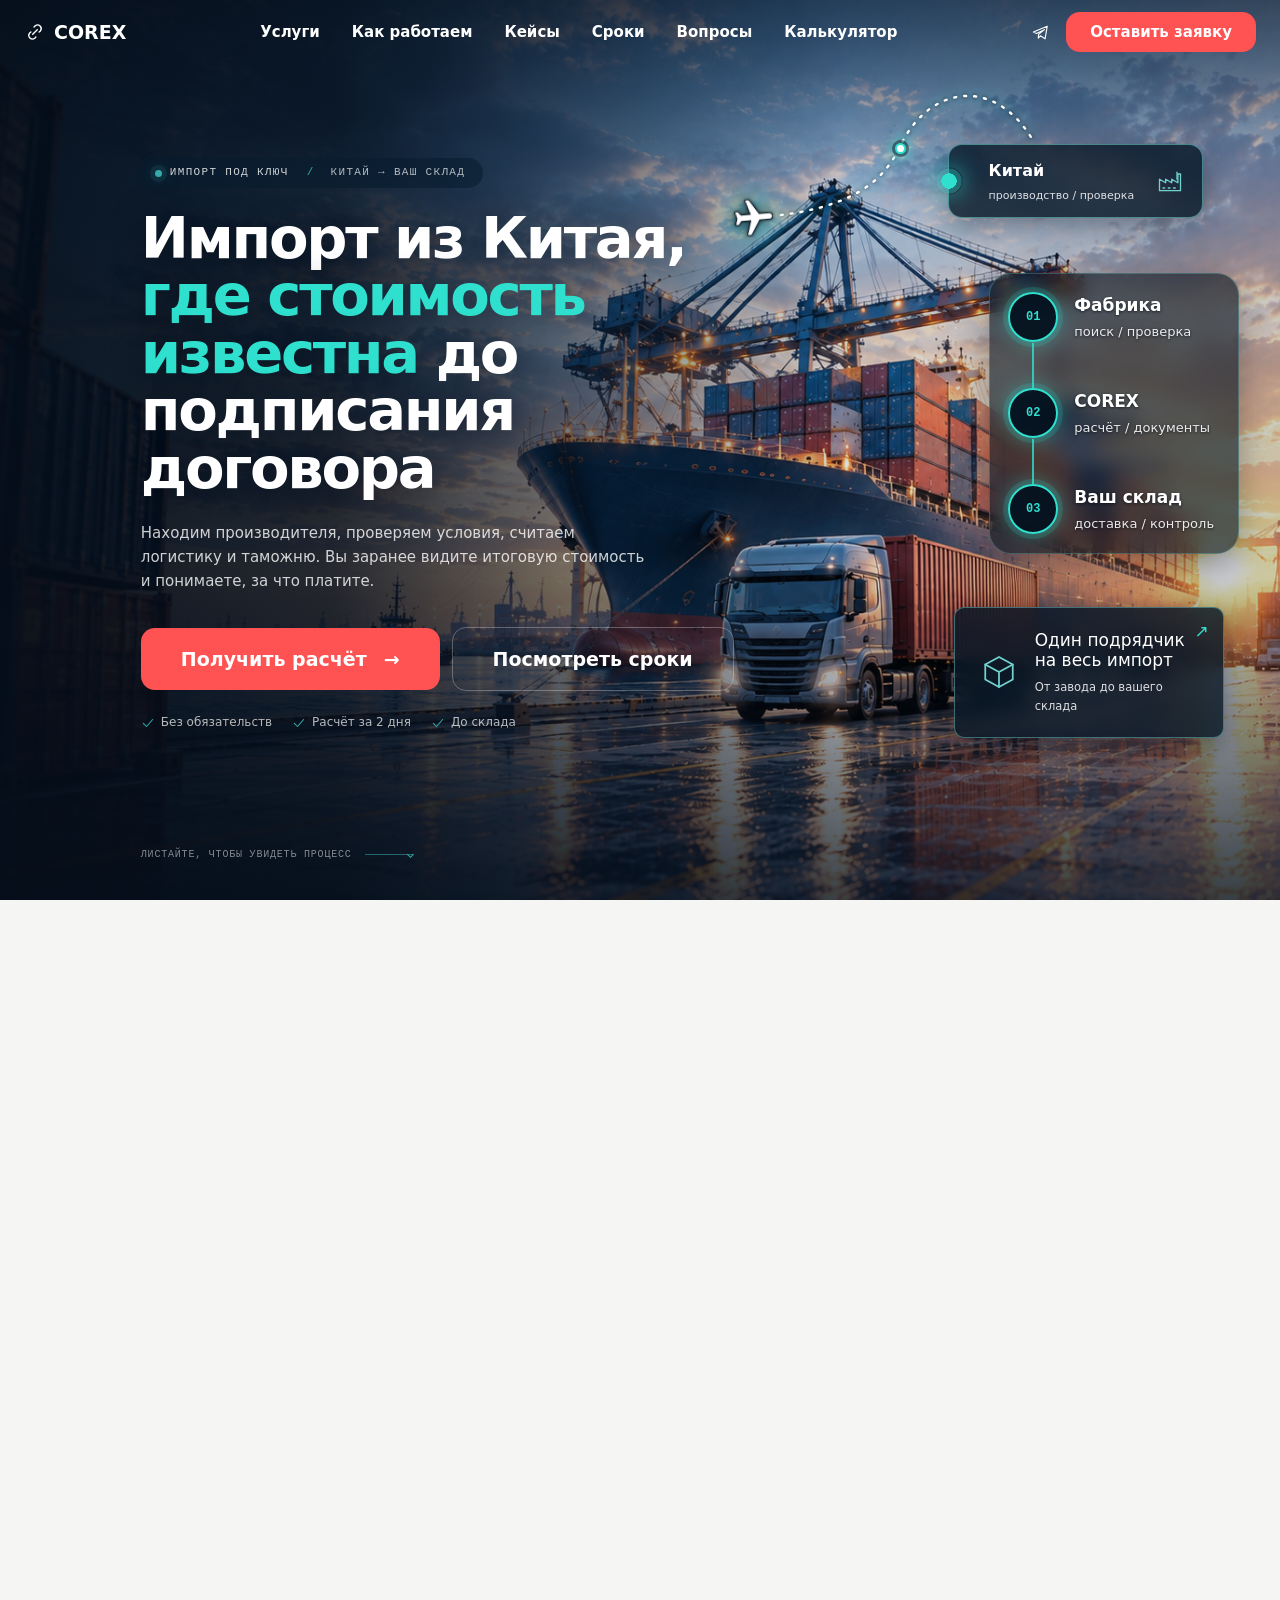
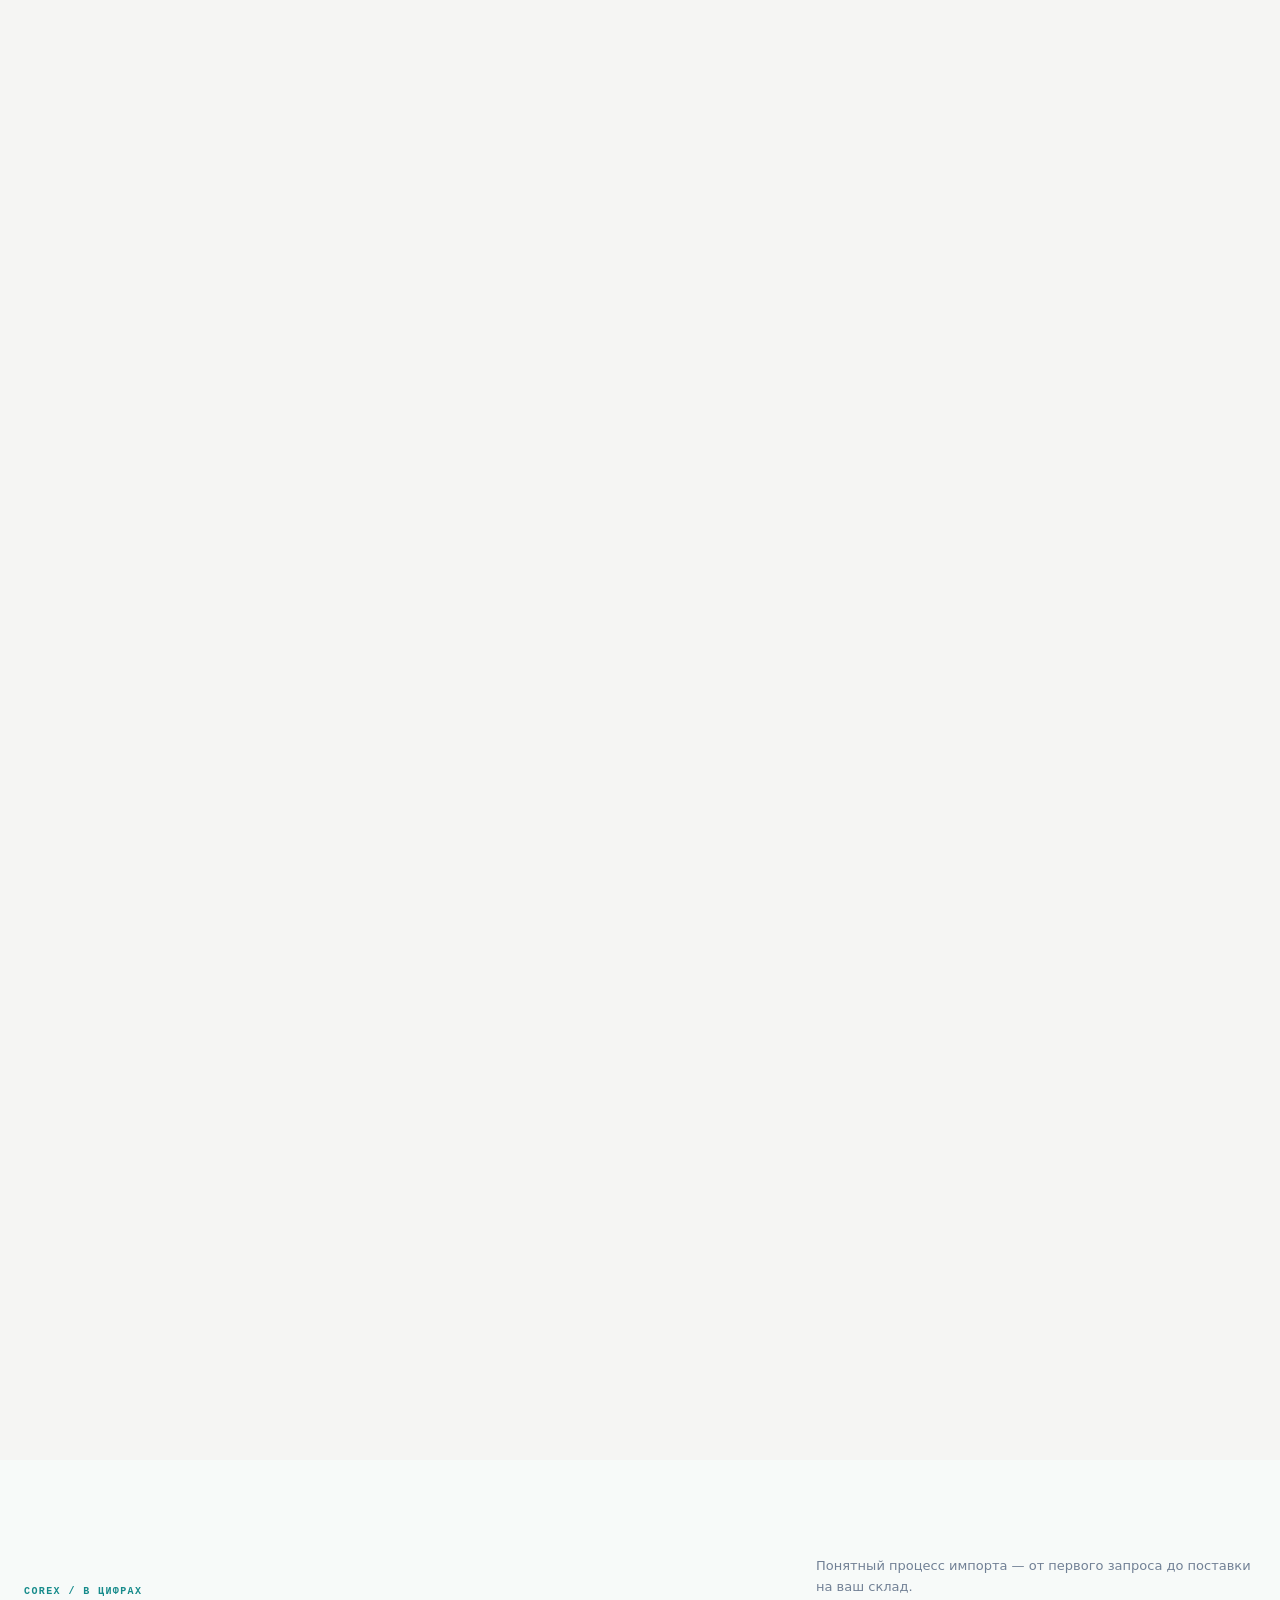
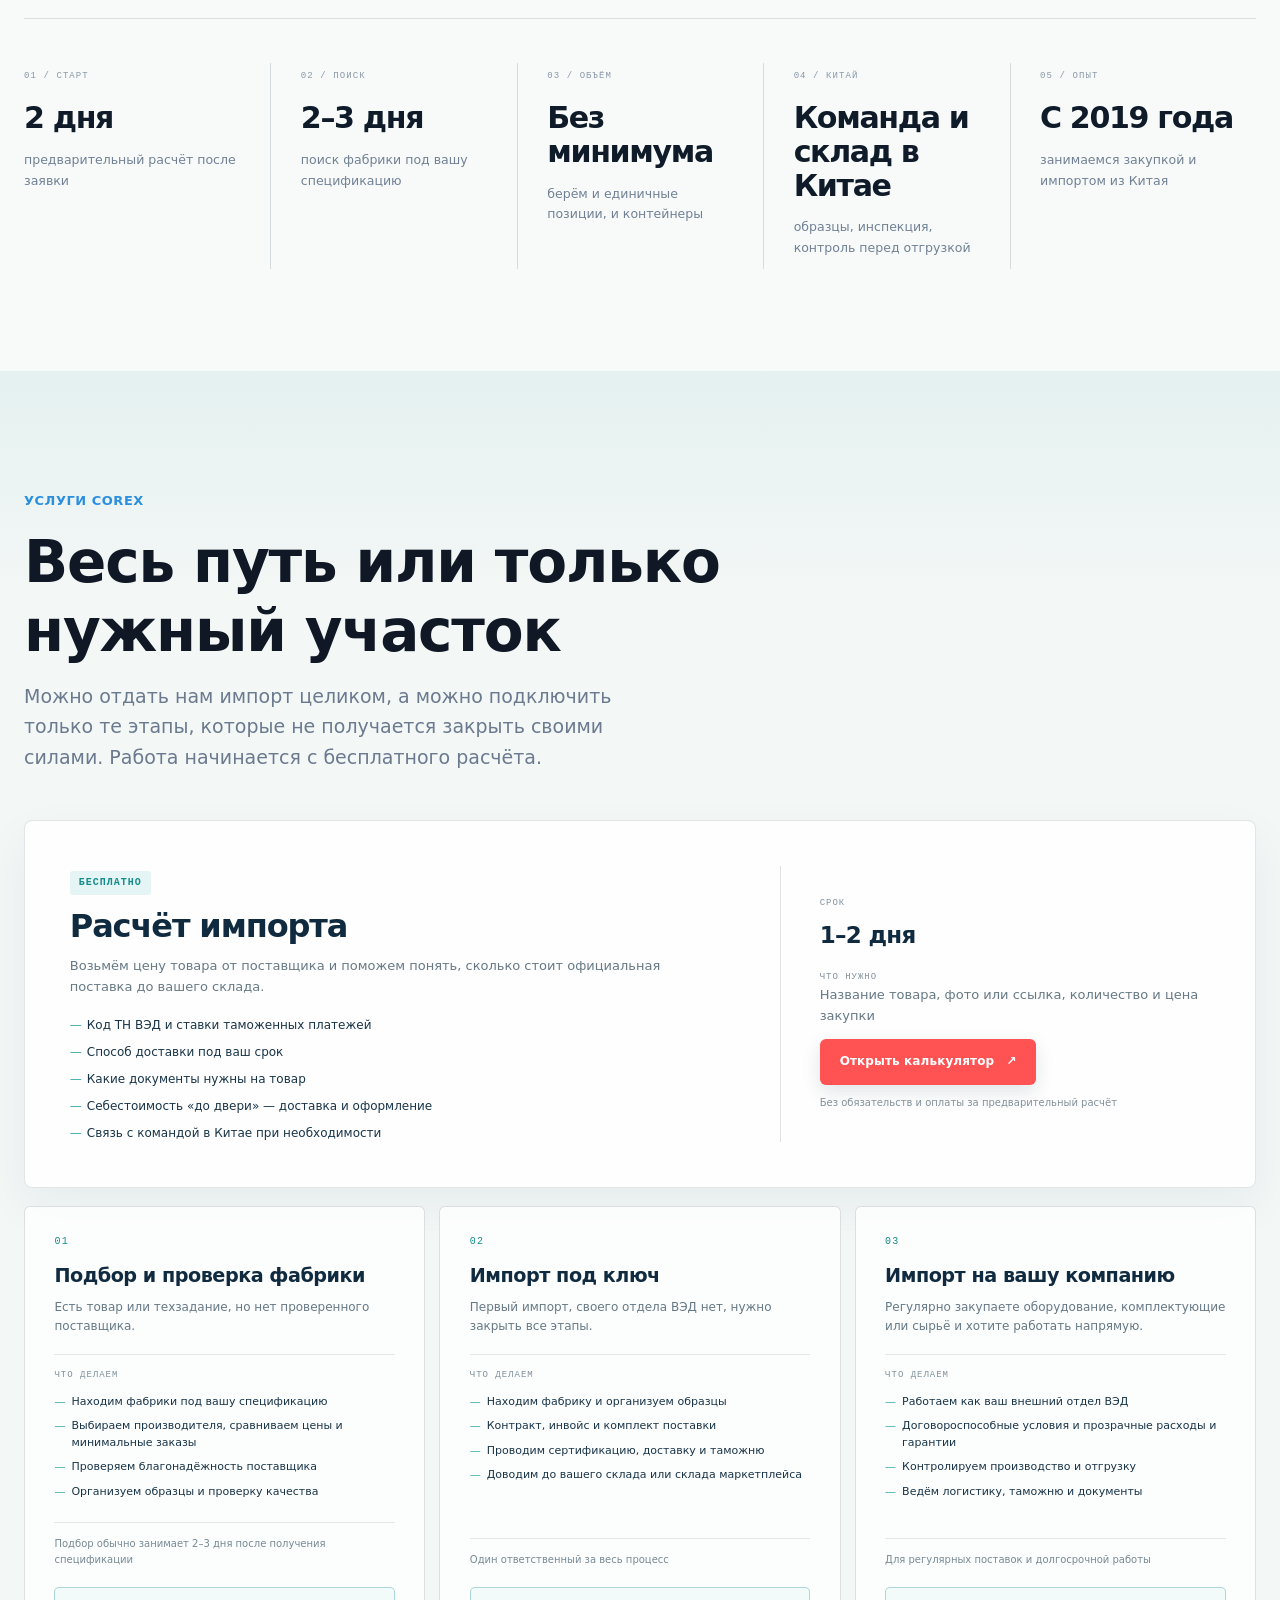
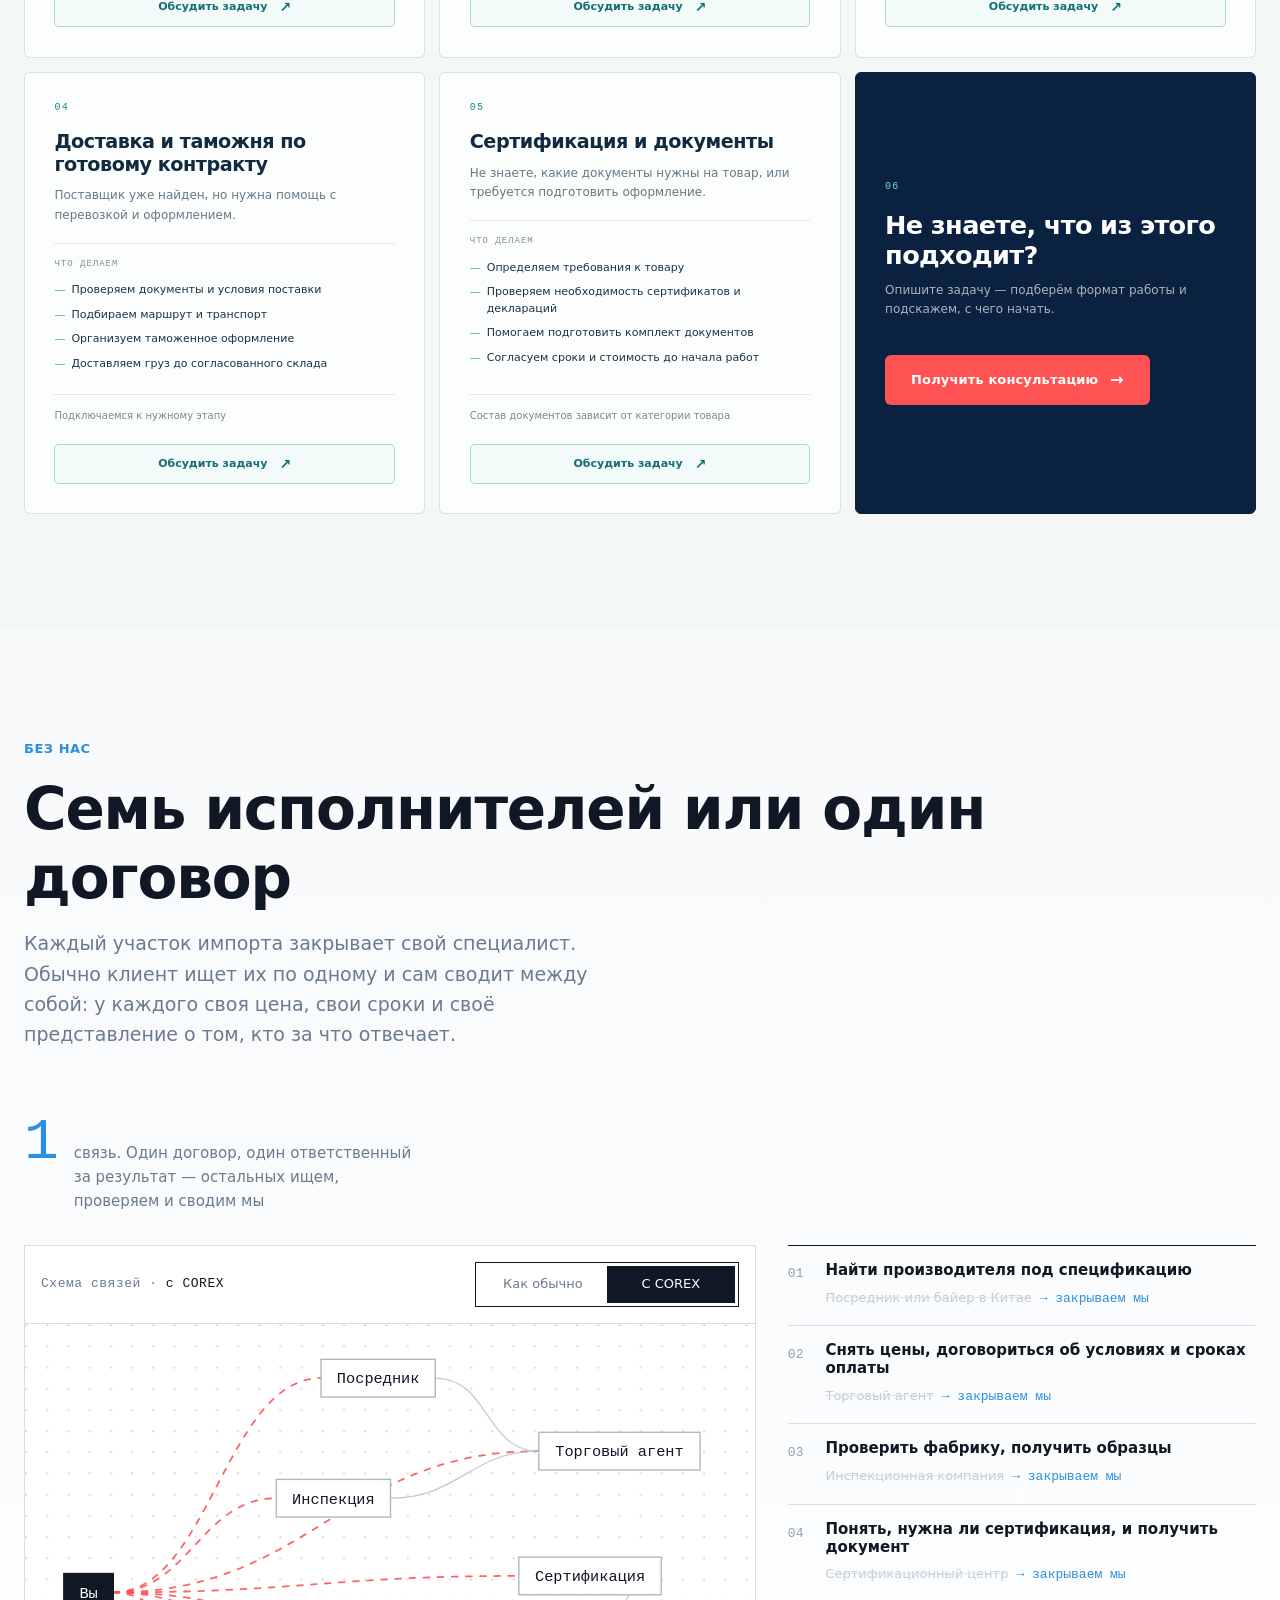
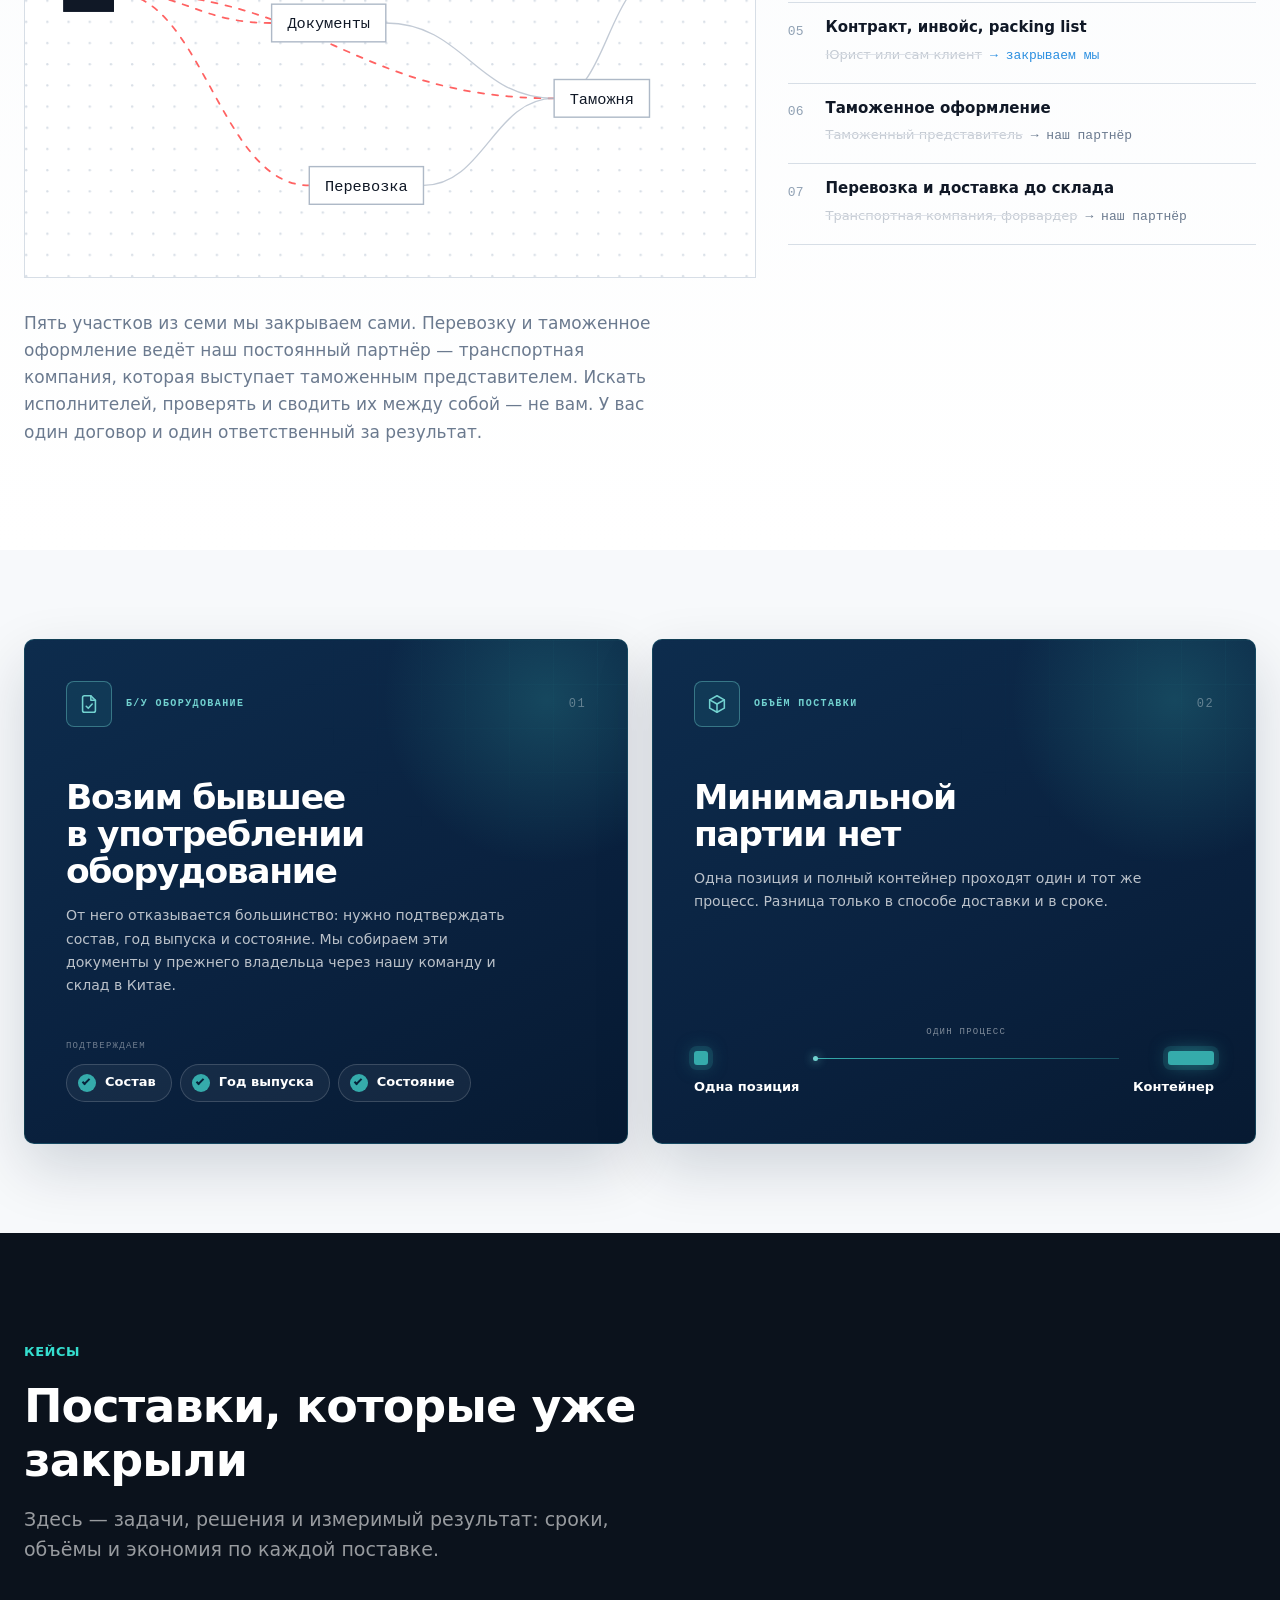
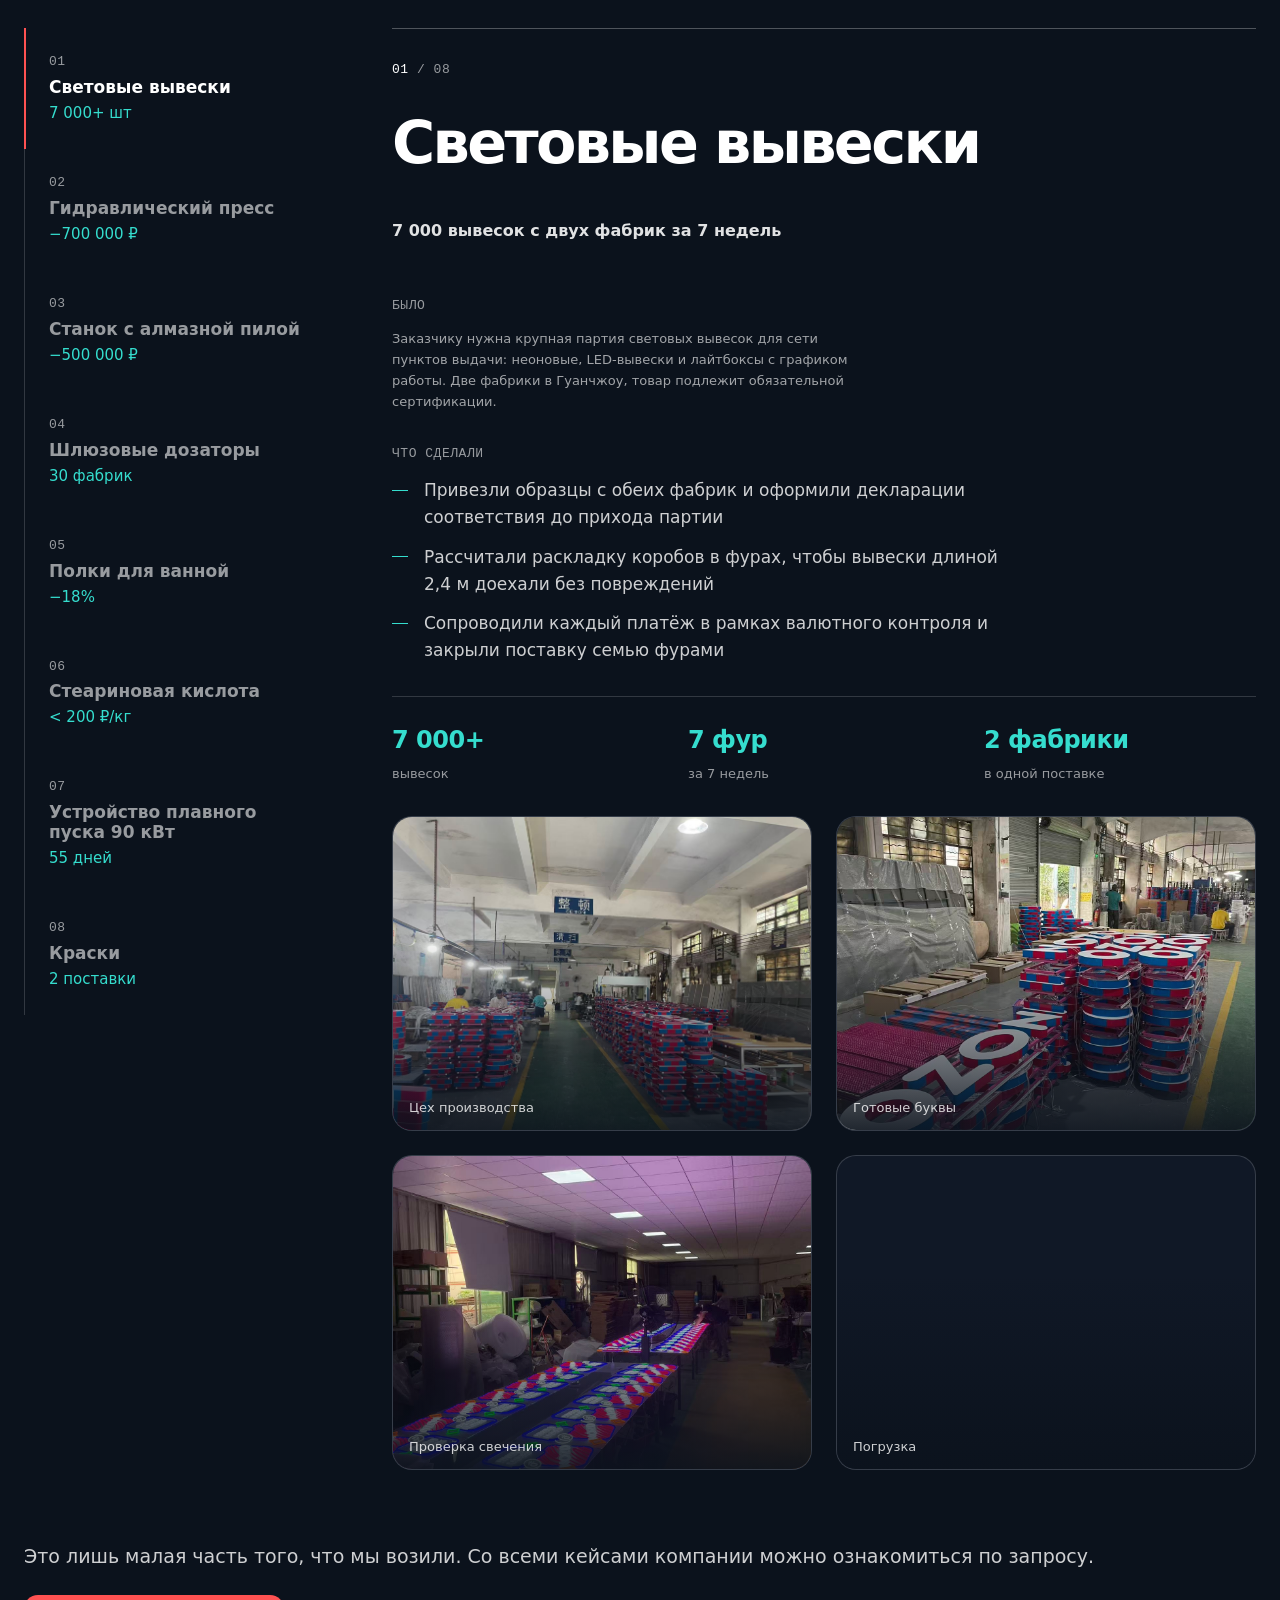
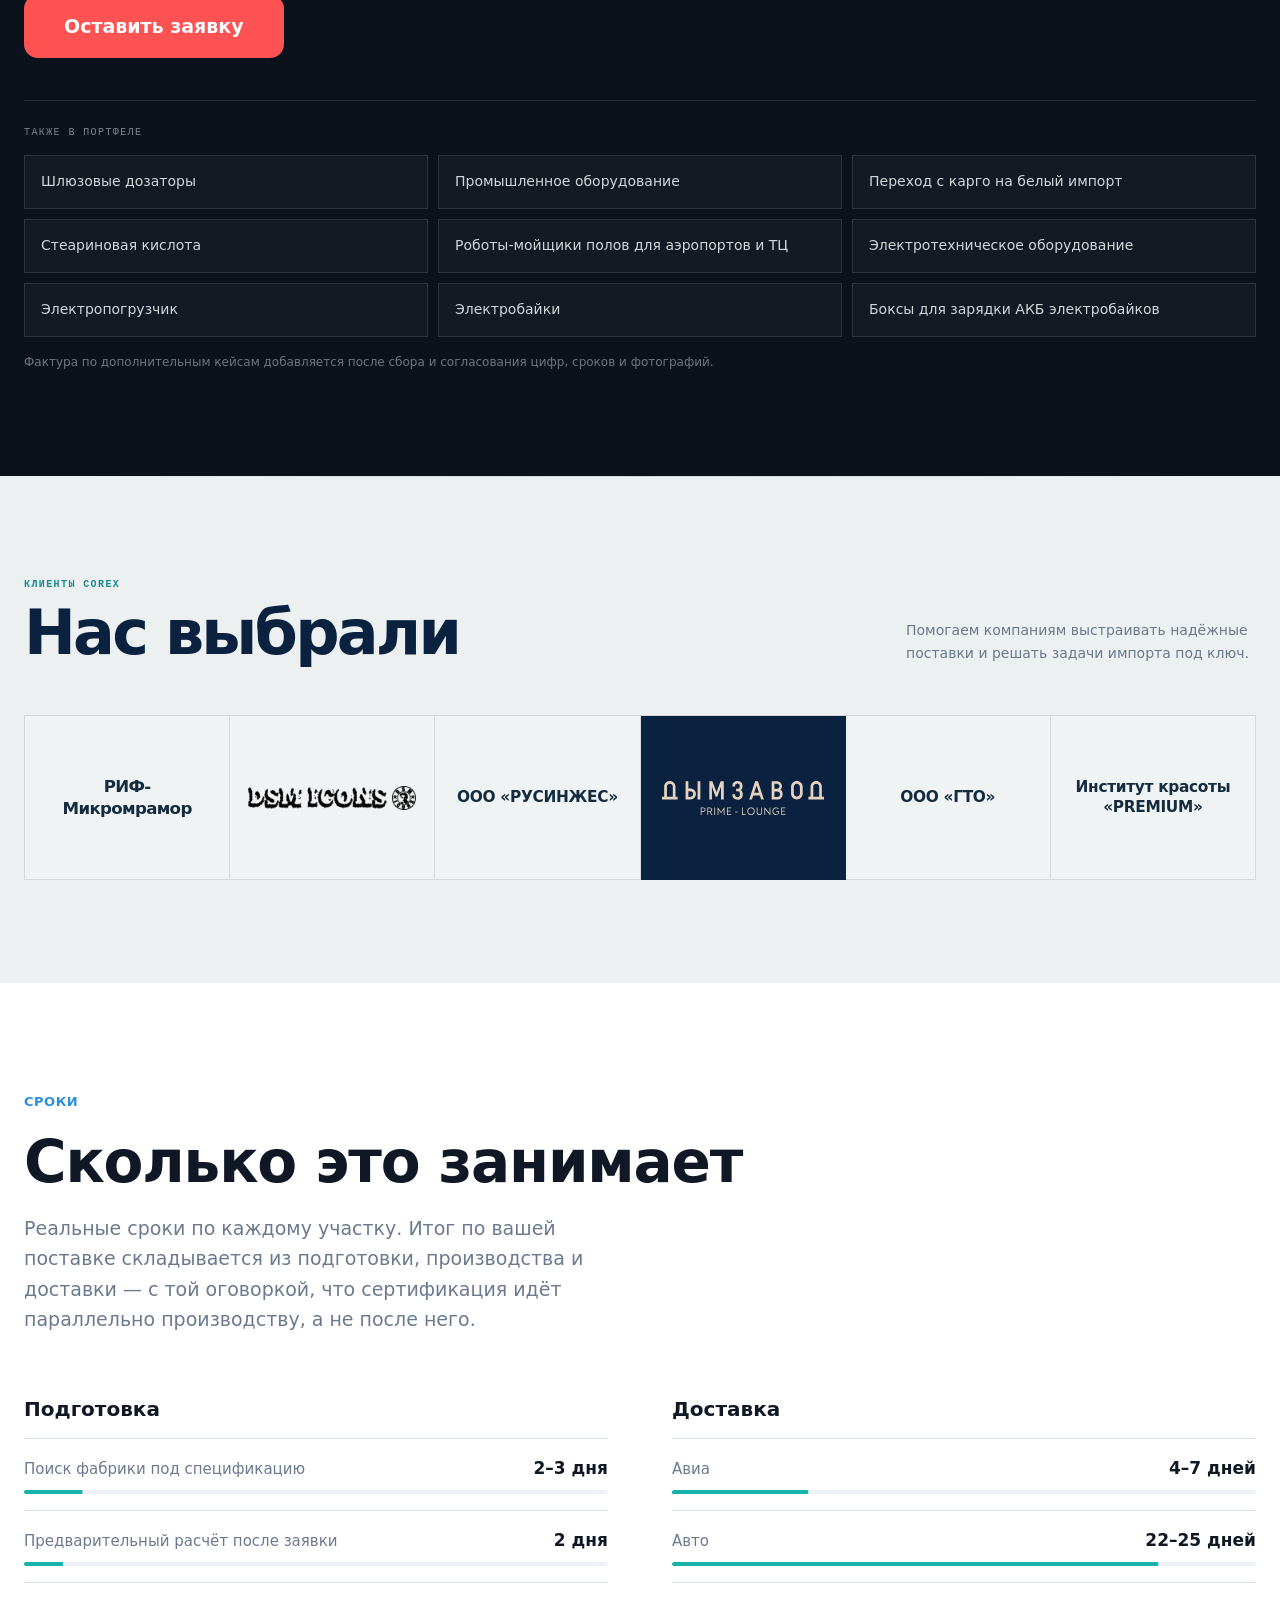
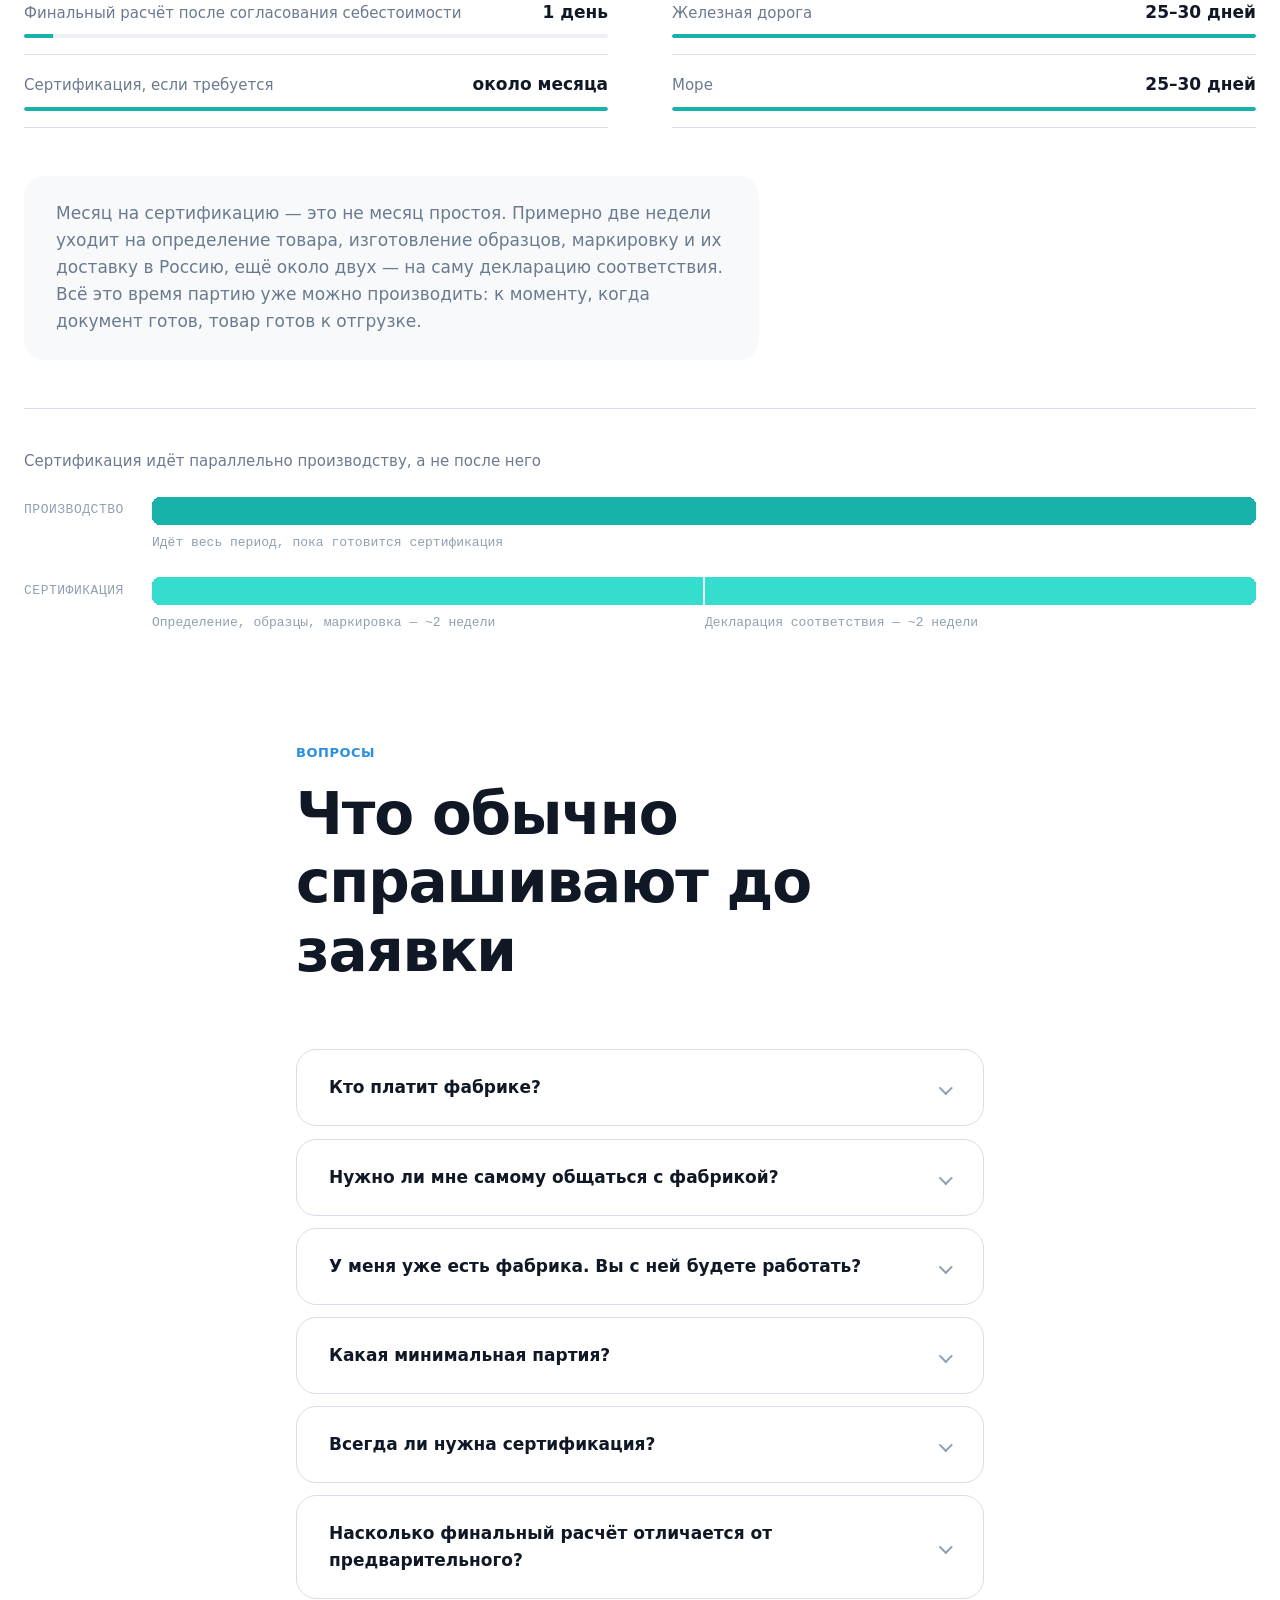
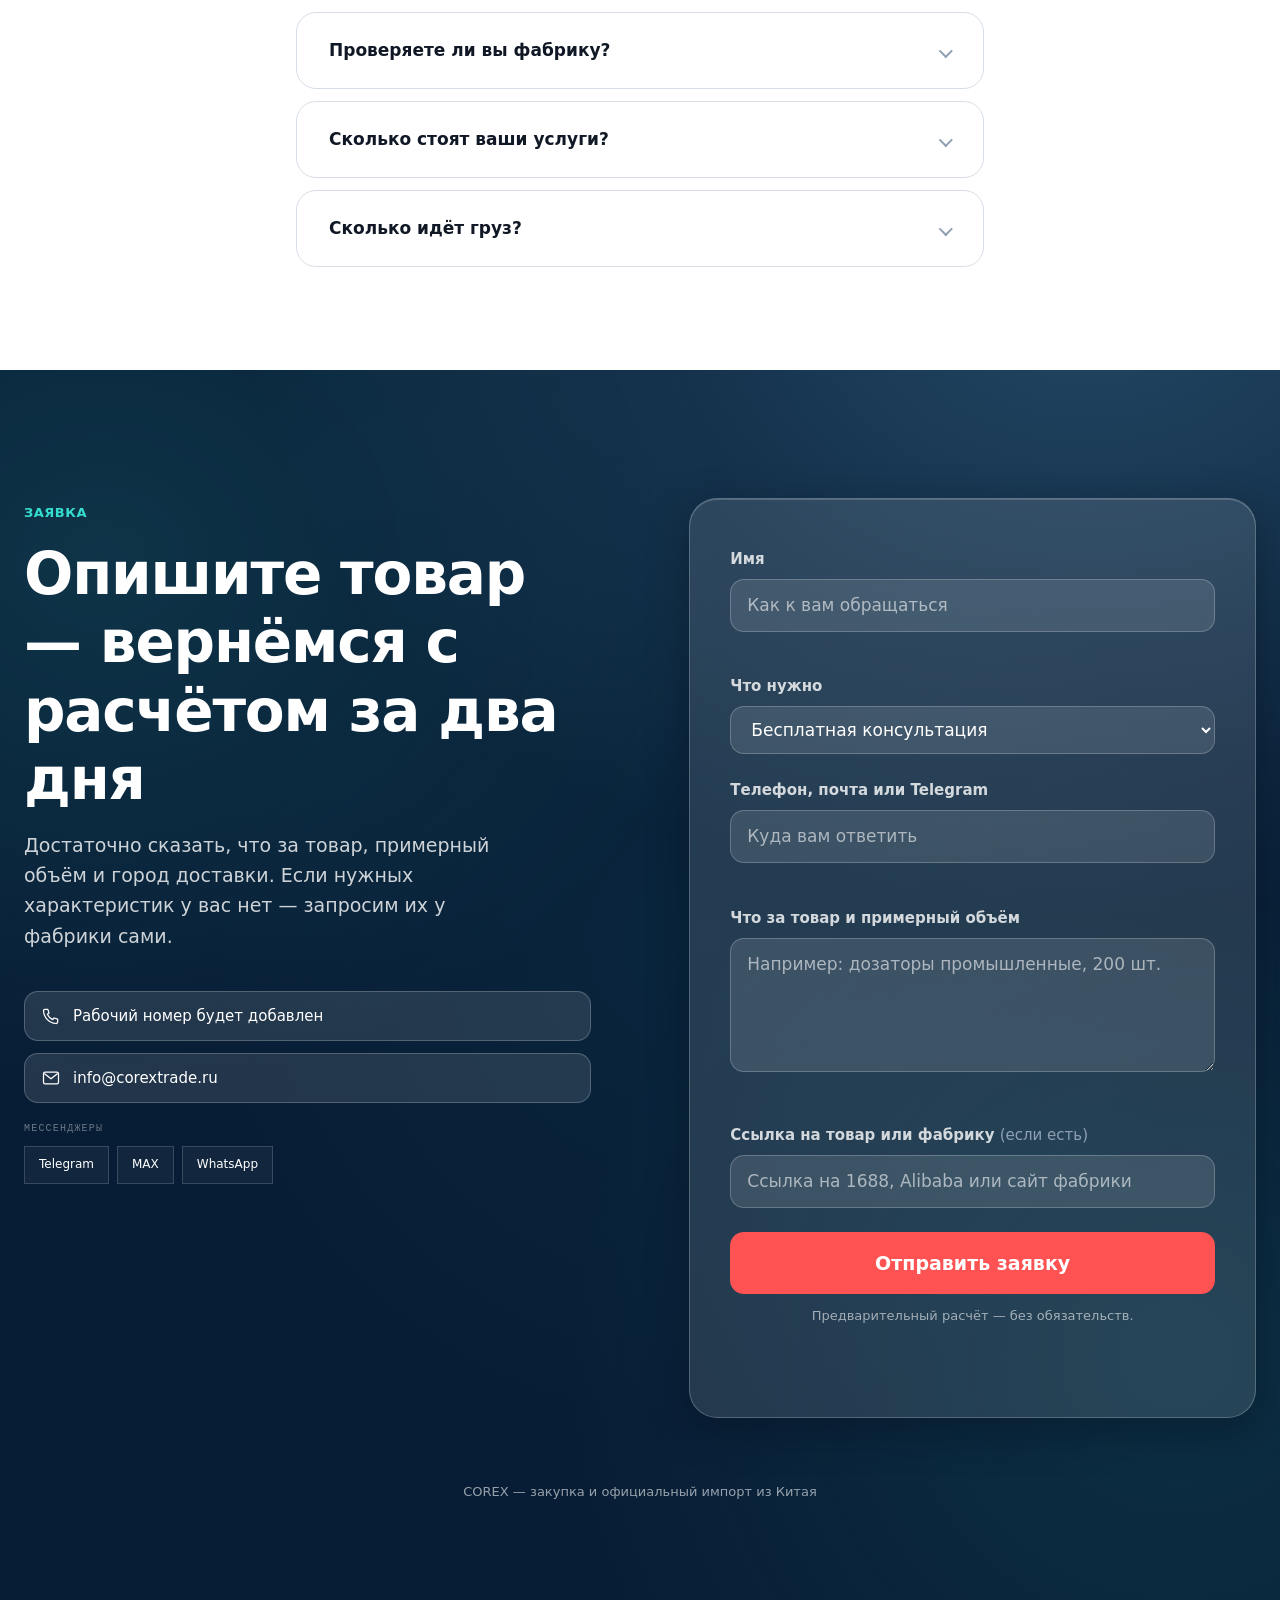
==== index.html @ 04c494c6 "Первый коммит" ====
<!DOCTYPE html>
<html lang="ru">
<head>
<meta charset="UTF-8">
<script>document.documentElement.classList.add('js');</script>
<meta name="viewport" content="width=device-width, initial-scale=1">
<title>COREX — закупка и официальный импорт из Китая</title>
<meta name="description" content="COREX — закупка и официальный импорт из Китая: цены с фабрики, расчёт дважды, сертификация, документы, таможня и доставка до склада. Стоимость известна до подписания договора.">
<link rel="icon" href="data:image/svg+xml,%3Csvg xmlns='http://www.w3.org/2000/svg' viewBox='0 0 24 24'%3E%3Crect width='24' height='24' rx='6' fill='%230a2240'/%3E%3Cpath d='M9.5 14.5l5-5M11 6.5l1.3-1.3a4 4 0 0 1 5.6 5.6L16.5 12M13 17.5l-1.3 1.3a4 4 0 0 1-5.6-5.6L7.5 12' fill='none' stroke='%2335abab' stroke-width='1.8' stroke-linecap='round' stroke-linejoin='round'/%3E%3C/svg%3E">
<link rel="preload" as="image" href="assets/hero/zero.png" fetchpriority="high">
<link rel="preload" as="image" type="image/png" href="assets/hero/one.png">
<link rel="stylesheet" href="css/tokens.css">
<link rel="stylesheet" href="css/styles.css">
<style id="corex-hero-refinement">
.hero__panel--intro{grid-template-columns:minmax(0,1.04fr) minmax(360px,.96fr)!important;column-gap:clamp(28px,5vw,86px)!important;padding:clamp(76px,9vh,108px) clamp(20px,4vw,64px) clamp(78px,10vh,118px)!important;max-width:1440px!important;margin-inline:auto!important}
.hero__panel--intro .hero__panel-text{max-width:700px!important;z-index:4}
.hero-intro__topline{display:flex;align-items:center;gap:18px;margin-bottom:22px;font:500 11px/1.2 var(--font-mono,ui-monospace,monospace);letter-spacing:.12em;text-transform:uppercase;color:rgba(255,255,255,.58)}
.hero-intro__status{display:inline-flex;align-items:center;gap:8px;color:rgba(255,255,255,.82)}
.hero-intro__status i{width:7px;height:7px;border-radius:50%;background:#35abab;box-shadow:0 0 0 5px rgba(53,171,171,.11),0 0 18px rgba(53,171,171,.55)}
.hero-intro__location{padding-left:18px;border-left:1px solid rgba(255,255,255,.14)}
.hero__panel--intro .hero__title{max-width:720px!important;font-size:clamp(43px,5.2vw,78px)!important;line-height:.99!important;letter-spacing:-.045em!important;margin-bottom:25px!important}
.hero__panel--intro .hero__lede{max-width:610px!important;font-size:clamp(15px,1.25vw,18px)!important;line-height:1.62!important;color:rgba(255,255,255,.68)!important}
.hero__actions{align-items:center!important;gap:12px!important}.hero-intro__primary{display:inline-flex;align-items:center;gap:17px}.hero-intro__primary span{font-size:19px;transition:transform .25s ease}.hero-intro__primary:hover span{transform:translateX(4px)}
.hero-intro__trust{display:flex;flex-wrap:wrap;gap:8px 20px;margin-top:22px;color:rgba(255,255,255,.55);font-size:12px}.hero-intro__trust span{display:inline-flex;align-items:center;gap:6px}.hero-intro__trust svg{width:14px;height:14px;color:#35abab}
.hero-intro__visual{position:relative;align-self:center;min-height:min(58vh,550px);border:1px solid rgba(255,255,255,.13);background:linear-gradient(145deg,rgba(14,43,66,.62),rgba(5,18,31,.25));overflow:hidden;border-radius:2px;box-shadow:0 30px 90px rgba(0,0,0,.22),inset 0 0 0 1px rgba(53,171,171,.035)}
.hero-intro__visual-grid{position:absolute;inset:0;opacity:.24;background-image:linear-gradient(rgba(53,171,171,.18) 1px,transparent 1px),linear-gradient(90deg,rgba(53,171,171,.18) 1px,transparent 1px);background-size:48px 48px;mask-image:linear-gradient(to bottom,black,transparent 90%)}
.hero-intro__visual:before,.hero-intro__visual:after{content:"";position:absolute;border:1px solid rgba(53,171,171,.22);border-radius:50%;width:280px;height:280px;right:-120px;top:-130px}.hero-intro__visual:after{width:430px;height:430px;right:-195px;top:-205px;border-color:rgba(53,171,171,.1)}
.hero-intro__visual-label{position:absolute;top:22px;left:24px;font:500 9px/1.2 var(--font-mono,monospace);letter-spacing:.17em;color:rgba(255,255,255,.4)}
.hero-intro__route{position:absolute;left:11%;right:9%;top:39%;height:105px}.hero-intro__route-line{position:absolute;left:9%;right:9%;top:25px;height:1px;background:linear-gradient(90deg,transparent,#35abab 15%,rgba(53,171,171,.65) 50%,#35abab 85%,transparent);box-shadow:0 0 16px rgba(53,171,171,.35)}
.hero-intro__node{position:absolute;top:0;display:grid;gap:4px}.hero-intro__node span{width:50px;height:50px;border:1px solid rgba(53,171,171,.65);border-radius:50%;display:grid;place-items:center;background:#09243a;color:#72d2d0;font:500 11px var(--font-mono,monospace);box-shadow:0 0 0 7px rgba(53,171,171,.045)}.hero-intro__node b{font-size:13px;color:#fff;font-weight:500;margin-top:7px}.hero-intro__node small{font-size:10px;color:rgba(255,255,255,.42);white-space:nowrap}.hero-intro__node--start{left:0}.hero-intro__node--mid{left:50%;transform:translateX(-50%)}.hero-intro__node--end{right:0}
.hero-intro__card{position:absolute;border:1px solid rgba(255,255,255,.13);background:rgba(7,25,41,.83);backdrop-filter:blur(10px);box-shadow:0 18px 40px rgba(0,0,0,.2)}.hero-intro__card--main{left:9%;bottom:12%;padding:18px 42px 18px 20px;min-width:205px}.hero-intro__card-kicker{display:block;color:#35abab;font:500 9px var(--font-mono,monospace);letter-spacing:.1em;text-transform:uppercase;margin-bottom:8px}.hero-intro__card strong{display:block;color:#fff;font-size:17px;line-height:1.18;font-weight:500}.hero-intro__card-arrow{position:absolute;right:14px;top:17px;color:#35abab;font-size:20px}.hero-intro__card--price{right:9%;bottom:10%;padding:13px 17px;min-width:160px}.hero-intro__card--price span{display:block;font-size:9px;color:rgba(255,255,255,.45);margin-bottom:5px}.hero-intro__card--price strong{display:block;color:#fff;font-size:13px;font-weight:500}.hero-intro__card--price i{display:block;width:34px;height:1px;background:#35abab;margin-top:10px}
.hero-intro__scan{position:absolute;left:10%;right:10%;top:50%;height:1px;background:linear-gradient(90deg,transparent,rgba(53,171,171,.55),transparent);opacity:.5;animation:corexScan 4s ease-in-out infinite}@keyframes corexScan{0%,100%{transform:translateY(-45px);opacity:0}35%,65%{opacity:.55}50%{transform:translateY(115px)}}
.hero-intro__hint{position:absolute;left:clamp(20px,4vw,64px);bottom:26px;display:flex;align-items:center;gap:13px;color:rgba(255,255,255,.38);font:500 10px var(--font-mono,monospace);letter-spacing:.08em;text-transform:uppercase}.hero-intro__hint-line{display:block;width:48px;height:1px;background:rgba(53,171,171,.55);position:relative}.hero-intro__hint-line:after{content:"";position:absolute;right:0;top:-2px;width:5px;height:5px;border-right:1px solid #35abab;border-bottom:1px solid #35abab;transform:rotate(45deg)}
@media (max-width:900px){.hero__panel--intro{grid-template-columns:1fr!important;padding-top:74px!important}.hero-intro__visual{min-height:310px;margin-top:8px}.hero__panel--intro .hero__title{font-size:clamp(38px,8.2vw,62px)!important}.hero-intro__hint{display:none}}
@media (max-width:560px){.hero__panel--intro{padding:82px 20px 42px!important}.hero-intro__topline{font-size:9px;gap:10px}.hero-intro__location{display:none}.hero__panel--intro .hero__title{font-size:clamp(35px,10.7vw,52px)!important}.hero__panel--intro .hero__lede{font-size:14px!important}.hero__actions{flex-direction:column;align-items:stretch!important}.hero__actions .btn{width:100%;justify-content:center}.hero-intro__visual{min-height:275px}.hero-intro__route{left:7%;right:7%;top:35%;transform:scale(.88);transform-origin:center}.hero-intro__card--main{left:7%;bottom:8%;padding:13px 28px 13px 14px;min-width:0}.hero-intro__card--price{right:7%;bottom:8%;padding:11px 12px;min-width:0}.hero-intro__card--main strong{font-size:13px}.hero-intro__card--price strong{font-size:11px}.hero-intro__trust{gap:7px 14px;font-size:10px}}
</style>


<style id="corex-final-refinement-v2">
/* 01 — визуальный воздух между FAQ и финальной заявкой */
.faq + .final-cta{
  margin-top:clamp(72px,8vw,132px)!important;
}

/* 02 — заголовок расчёта в единой левой сетке со всеми секциями */
.calculator .section-head{
  text-align:left!important;
  align-items:flex-start!important;
  margin-left:0!important;
  margin-right:auto!important;
}
.calculator .section-head .eyebrow,
.calculator .section-head .section-title,
.calculator .section-head .section-lede{
  text-align:left!important;
  margin-left:0!important;
  margin-right:auto!important;
}
.calculator .section-head .section-lede{
  max-width:760px;
}

/* 03 — финальный блок: мягкая размытая световая граница сверху */
.final-cta{
  position:relative!important;
  isolation:isolate;
  overflow:clip;
}
.final-cta::before{
  content:"";
  position:absolute;
  z-index:0;
  left:-10%;
  right:-10%;
  top:-86px;
  height:190px;
  pointer-events:none;
  background:
    radial-gradient(ellipse at 50% 100%, rgba(53,171,171,.32) 0%, rgba(53,171,171,.15) 25%, rgba(53,171,171,.045) 48%, transparent 73%),
    linear-gradient(180deg, transparent 0%, rgba(53,171,171,.08) 65%, rgba(53,171,171,.20) 100%);
  filter:blur(20px);
  opacity:.82;
  transform:translate3d(0,-12px,0) scaleX(.96);
  animation:corexCtaMist 6.5s ease-in-out infinite;
}
.final-cta::after{
  content:"";
  position:absolute;
  z-index:0;
  left:12%;
  right:12%;
  top:0;
  height:1px;
  pointer-events:none;
  background:linear-gradient(90deg,transparent 0%,rgba(53,171,171,.10) 18%,rgba(53,171,171,.65) 50%,rgba(53,171,171,.10) 82%,transparent 100%);
  filter:blur(.7px);
  opacity:.7;
  animation:corexCtaLine 5s ease-in-out infinite;
}
.final-cta__inner,.final-cta__footnote{
  position:relative;
  z-index:2;
}
@keyframes corexCtaMist{
  0%,100%{opacity:.52;transform:translate3d(-1%, -12px,0) scaleX(.94) scaleY(.92)}
  50%{opacity:.92;transform:translate3d(1%, 2px,0) scaleX(1.04) scaleY(1.08)}
}
@keyframes corexCtaLine{
  0%,100%{opacity:.28;transform:scaleX(.82)}
  50%{opacity:.85;transform:scaleX(1)}
}
@media (prefers-reduced-motion:reduce){
  .final-cta::before,.final-cta::after{animation:none!important}
}

/* 04 — шапка не должна исчезать в самой верхней точке страницы */
.site-header{
  z-index:1000!important;
}
html.is-at-top .site-header{
  transform:translate3d(0,0,0)!important;
  opacity:1!important;
  visibility:visible!important;
}
</style>

<style id="corex-top-header-and-final-gradient-v3">
/* =========================================================
   COREX — верхняя точка страницы
   Шапка остаётся видимой, но её цвет и фон продолжает
   определять штатная логика site-header.js.
   ========================================================= */
.site-header{z-index:99999!important;}
html.is-at-top .site-header,
html.is-at-top body .site-header{
  position:fixed!important;
  top:0!important;
  left:0!important;
  right:0!important;
  width:100%!important;
  z-index:99999!important;
  transform:translate3d(0,0,0)!important;
  opacity:1!important;
  visibility:visible!important;
  display:block!important;
  pointer-events:auto!important;
}
/* Не задаём background/color: штатный site-header.js
   подстраивает шапку под светлый/тёмный фон. */
/* =========================================================
   ФИНАЛЬНЫЙ БЛОК — движение мягкого градиента по всей площади
   ========================================================= */
.final-cta{
  position:relative!important;
  isolation:isolate!important;
  overflow:hidden!important;
  background:
    radial-gradient(ellipse 75% 65% at 8% 15%, rgba(53,171,171,.16), transparent 65%),
    radial-gradient(ellipse 70% 70% at 92% 78%, rgba(53,171,171,.13), transparent 68%),
    radial-gradient(ellipse 55% 55% at 55% 45%, rgba(25,91,111,.14), transparent 70%)!important;
  background-color:#071d35!important;
}

/* Полупрозрачное «поле» градиента, которое медленно перемещается
   от края к краю всего блока */
.final-cta::before{
  content:""!important;
  position:absolute!important;
  z-index:0!important;
  inset:-35%!important;
  pointer-events:none!important;
  background:
    radial-gradient(ellipse 38% 30% at 18% 22%, rgba(53,171,171,.28) 0%, rgba(53,171,171,.11) 42%, transparent 72%),
    radial-gradient(ellipse 42% 36% at 82% 32%, rgba(39,132,151,.20) 0%, rgba(39,132,151,.08) 43%, transparent 74%),
    radial-gradient(ellipse 45% 38% at 70% 82%, rgba(53,171,171,.20) 0%, rgba(53,171,171,.07) 42%, transparent 75%),
    radial-gradient(ellipse 38% 34% at 20% 78%, rgba(30,104,126,.18) 0%, rgba(30,104,126,.06) 45%, transparent 75%);
  background-size:62% 58%,58% 62%,64% 58%,58% 62%;
  background-repeat:no-repeat;
  filter:blur(28px);
  opacity:.72!important;
  transform:translate3d(-3%, -2%, 0) scale(1.03);
  animation:corexFullGradientMove 14s ease-in-out infinite alternate!important;
}

/* Дополнительная очень тонкая «дымка», чтобы движение было
   заметно, но не превращалось в яркую подсветку */
.final-cta::after{
  content:""!important;
  position:absolute!important;
  z-index:1!important;
  inset:-15%!important;
  pointer-events:none!important;
  background:
    linear-gradient(118deg,
      transparent 10%,
      rgba(53,171,171,.025) 28%,
      rgba(53,171,171,.10) 46%,
      rgba(53,171,171,.035) 62%,
      transparent 82%);
  background-size:220% 220%;
  filter:blur(18px);
  opacity:.9!important;
  transform:translate3d(-5%,0,0);
  animation:corexGradientSweep 9s ease-in-out infinite!important;
}

/* Контент поверх анимированного фона */
.final-cta__inner,
.final-cta__footnote{
  position:relative!important;
  z-index:3!important;
}

@keyframes corexFullGradientMove{
  0%{
    transform:translate3d(-4%,-2%,0) scale(1.02) rotate(-1deg);
    opacity:.55;
  }
  35%{
    transform:translate3d(2%,3%,0) scale(1.06) rotate(.5deg);
    opacity:.74;
  }
  70%{
    transform:translate3d(5%,-2%,0) scale(1.03) rotate(1deg);
    opacity:.68;
  }
  100%{
    transform:translate3d(-1%,5%,0) scale(1.07) rotate(-.5deg);
    opacity:.78;
  }
}

@keyframes corexGradientSweep{
  0%{
    background-position:0% 45%;
    opacity:.35;
  }
  50%{
    background-position:100% 55%;
    opacity:.8;
  }
  100%{
    background-position:15% 40%;
    opacity:.45;
  }
}

@media (prefers-reduced-motion:reduce){
  .final-cta::before,
  .final-cta::after{
    animation:none!important;
  }
}

@media (max-width:760px){
  html.is-at-top .site-header{
    box-shadow:0 1px 0 rgba(10,34,64,.08),0 5px 18px rgba(4,18,36,.07)!important;
  }
  .final-cta::before{
    filter:blur(22px);
    opacity:.58!important;
  }
  .final-cta::after{
    filter:blur(14px);
    opacity:.62!important;
  }
}
</style>


<style id="corex-brief-fixes-v4">
/* ===== ТЗ: структура и хиро ===== */
.hero__panel-media{position:relative;overflow:hidden}
.hero__image-caption{position:absolute;left:24px;bottom:24px;padding:10px 14px;border:1px solid rgba(53,171,171,.42);background:rgba(5,18,31,.78);backdrop-filter:blur(8px);color:#fff;font:600 11px/1.2 var(--font-mono,monospace);letter-spacing:.12em;text-transform:uppercase;box-shadow:0 12px 30px rgba(0,0,0,.25)}
.hero__image-caption--price{left:auto;right:24px;color:#72d2d0}
.hero-stats__row{grid-template-columns:repeat(5,minmax(0,1fr))!important}
@media(max-width:980px){.hero-stats__row{grid-template-columns:repeat(3,minmax(0,1fr))!important}}
@media(max-width:620px){.hero-stats__row{grid-template-columns:repeat(2,minmax(0,1fr))!important}.hero__image-caption{left:14px;bottom:14px;font-size:9px;padding:8px 10px}.hero__image-caption--price{left:auto;right:14px}}

/* Плашки под хиро: команда + склад, 2019 */
.hero-stats__value{max-width:100%;}

/* ===== КАЛЬКУЛЯТОР: только через кнопку в шапке ===== */
.calculator--modal{display:none;position:fixed!important;inset:0!important;z-index:100000!important;width:100vw!important;height:100dvh!important;overflow:auto!important;padding:24px!important;background:rgba(2,13,24,.74)!important;backdrop-filter:blur(10px);}
#calculator:target{display:block!important}
.calculator--modal .calculator__modal-backdrop{position:fixed;inset:0;background:transparent;z-index:0}
.calculator--modal .calculator__modal-inner{position:relative;z-index:1;max-width:1320px;margin:0 auto;min-height:100%;padding:clamp(34px,5vw,72px) 0}
.calculator--modal .container{position:relative;z-index:2}
.calculator__close{position:fixed;top:18px;right:22px;width:44px;height:44px;display:grid;place-items:center;border:1px solid rgba(255,255,255,.25);border-radius:50%;background:rgba(7,25,41,.82);color:#fff;font-size:28px;line-height:1;text-decoration:none;z-index:5}
.calculator__close:hover{background:#35abab;color:#071d35}

/* ===== КЕЙСЫ ===== */
.cases__catalog{margin-top:42px;padding-top:26px;border-top:1px solid rgba(255,255,255,.12)}
.cases__catalog-kicker{margin:0 0 16px;color:rgba(255,255,255,.48);font:500 10px/1.2 var(--font-mono,monospace);letter-spacing:.14em;text-transform:uppercase}
.cases__catalog-grid{display:grid;grid-template-columns:repeat(3,minmax(0,1fr));gap:10px}
.cases__catalog-grid span{display:flex;align-items:center;min-height:54px;padding:13px 16px;border:1px solid rgba(255,255,255,.11);background:rgba(255,255,255,.035);color:rgba(255,255,255,.82);font-size:14px;line-height:1.35}
.cases__catalog-note{margin:16px 0 0;color:rgba(255,255,255,.42);font-size:12px;line-height:1.6}
@media(max-width:760px){.cases__catalog-grid{grid-template-columns:1fr 1fr}}
@media(max-width:520px){.cases__catalog-grid{grid-template-columns:1fr}.cases__catalog-grid span{min-height:48px}}

/* ===== КОНТАКТЫ ===== */
.final-cta__messengers{display:flex;align-items:center;flex-wrap:wrap;gap:8px;margin-top:8px}
.final-cta__messengers-label{width:100%;font:500 10px/1.2 var(--font-mono,monospace);letter-spacing:.12em;text-transform:uppercase;color:rgba(255,255,255,.4);margin-bottom:3px}
.final-cta__messenger{display:inline-flex;align-items:center;justify-content:center;min-height:38px;padding:0 14px;border:1px solid rgba(255,255,255,.16);background:rgba(255,255,255,.045);color:#fff;text-decoration:none;font-size:12px;transition:.2s ease}
.final-cta__messenger:hover{border-color:#35abab;color:#72d2d0;background:rgba(53,171,171,.08)}
.final-cta__contact--pending{cursor:default}

/* ===== ХИРО: более плавное прохождение шагов ===== */
@media (min-width:901px){
  .hero{scroll-margin-top:0}
  .hero__stage{will-change:transform}
}
@media (prefers-reduced-motion:reduce){
  .hero__stage{will-change:auto}
}
</style>

<style id="corex-services-correction">
.services{position:relative;isolation:isolate;padding:clamp(76px,9vw,132px) 0;background:var(--color-bg-light,#f3f7f6);color:var(--color-text-light,#102b40);overflow:hidden}
.services:before{content:"";position:absolute;z-index:-1;inset:0 0 auto;height:220px;background:linear-gradient(180deg,rgba(53,171,171,.08),transparent);pointer-events:none}
.services__head{max-width:780px;margin:0 0 clamp(28px,4vw,48px);text-align:left!important;align-items:flex-start!important}
.services__head .section-title,.services__head .section-lede,.services__head .eyebrow{text-align:left!important;margin-left:0!important;margin-right:auto!important}
.services__featured{display:grid;grid-template-columns:minmax(0,1.15fr) minmax(240px,.75fr);gap:clamp(24px,4vw,58px);padding:clamp(24px,3.5vw,46px);background:rgba(255,255,255,.88);border:1px solid rgba(16,43,64,.12);border-radius:8px;box-shadow:0 18px 48px rgba(16,43,64,.055);margin-bottom:18px}
.services__tag{display:inline-flex;padding:6px 9px;border-radius:3px;background:rgba(53,171,171,.12);color:#168b8b;font:600 10px/1.2 var(--font-mono,monospace);letter-spacing:.1em;text-transform:uppercase}
.services__featured h3{font-size:clamp(23px,2.5vw,32px);line-height:1.12;margin:14px 0 10px;letter-spacing:-.035em}
.services__featured-copy>p,.services__featured-action>p{font-size:13px;line-height:1.65;color:var(--color-muted-light,#667985);max-width:600px}
.services__featured ul,.services-card ul{list-style:none;margin:18px 0 0;padding:0;display:grid;gap:9px}
.services__featured li,.services-card li{position:relative;padding-left:17px;font-size:12px;line-height:1.5;color:var(--color-text-light,#183448)}
.services__featured li:before,.services-card li:before{content:"—";position:absolute;left:0;color:#35abab}
.services__featured-action{border-left:1px solid rgba(16,43,64,.12);padding-left:clamp(22px,3vw,42px);display:flex;flex-direction:column;align-items:flex-start;justify-content:center}
.services__meta-label,.services-card__label{font:500 9px/1.3 var(--font-mono,monospace);letter-spacing:.11em;text-transform:uppercase;color:#81919b}
.services__featured-action strong{font-size:23px;margin:7px 0 19px;letter-spacing:-.03em}
.services__featured-action .btn{margin-top:12px;gap:12px}
.services__featured-action small{font-size:10px;line-height:1.5;color:#82919a;margin-top:10px}
.services__grid{display:grid;grid-template-columns:repeat(3,minmax(0,1fr));gap:14px}
.services-card{min-width:0;display:flex;flex-direction:column;padding:clamp(20px,2.3vw,30px);background:rgba(255,255,255,.76);border:1px solid rgba(16,43,64,.14);border-radius:6px;transition:transform .25s ease,border-color .25s ease,box-shadow .25s ease}
.services-card:hover{transform:translateY(-3px);border-color:rgba(53,171,171,.5);box-shadow:0 14px 32px rgba(16,43,64,.07)}
.services-card__num{font:500 10px/1.2 var(--font-mono,monospace);color:#168b8b;letter-spacing:.12em}
.services-card h3{font-size:clamp(17px,1.5vw,21px);line-height:1.18;letter-spacing:-.025em;margin:17px 0 10px}
.services-card>p{font-size:12px;line-height:1.6;color:var(--color-muted-light,#667985);margin:0 0 18px}
.services-card__label{padding-top:15px;border-top:1px solid rgba(16,43,64,.1)}
.services-card ul{margin:12px 0 22px;gap:8px}
.services-card li{font-size:11px}
.services-card__foot{font-size:10px;line-height:1.55;color:#778994;border-top:1px solid rgba(16,43,64,.1);padding-top:13px;margin-top:auto}
.services-card__link{display:flex;justify-content:space-between;align-items:center;margin-top:20px;padding-top:13px;border-top:1px solid rgba(16,43,64,.1);font-size:11px;font-weight:600;color:inherit;text-decoration:none}
.services-card__link span{color:#168b8b;font-size:16px;transition:transform .2s ease}.services-card__link:hover span{transform:translate(2px,-2px)}
.services-card--help{justify-content:center;background:#0a2240;color:#fff;border-color:#0a2240}.services-card--help .services-card__num{color:#72d2d0}.services-card--help h3{font-size:clamp(21px,2vw,28px)}.services-card--help>p{color:rgba(255,255,255,.66)}.services-card--help .btn{align-self:flex-start;margin-top:14px}
/* После шестого шага — мягкая световая связка с блоком услуг. */
.hero{position:relative}.hero:after{content:"";position:absolute;z-index:4;left:0;right:0;bottom:-1px;height:clamp(55px,10vh,120px);pointer-events:none;background:linear-gradient(180deg,rgba(7,22,36,0),var(--color-bg-light,#f3f7f6));}
@media(max-width:900px){.services__featured{grid-template-columns:1fr}.services__featured-action{border-left:0;border-top:1px solid rgba(16,43,64,.12);padding:22px 0 0}.services__grid{grid-template-columns:repeat(2,minmax(0,1fr))}}
@media(max-width:600px){.services{padding:66px 0}.services__featured{padding:22px;gap:24px}.services__grid{grid-template-columns:1fr;gap:11px}.services-card{padding:23px}.services-card h3{font-size:20px}.hero:after{height:56px}}
@media(prefers-reduced-motion:reduce){.services-card,.services-card__link span{transition:none}}
</style>


<style id="corex-restored-stats-and-polish">
/* Восстановленный блок фактов: визуально связан с хиро, но отделён мягким переходом */
.hero-stats{position:relative;isolation:isolate;overflow:hidden;padding:clamp(58px,7.5vw,104px) 0 clamp(64px,8vw,112px);background:linear-gradient(180deg,#f7faf9 0%,#fff 24%,#fff 100%);color:#101b2a;border-top:1px solid rgba(16,43,64,.1)}
.hero-stats:before{content:"";position:absolute;z-index:-1;inset:0 0 auto;height:150px;background:radial-gradient(ellipse at 50% 0%,rgba(53,171,171,.12),transparent 72%);pointer-events:none}
.hero-stats__inner{position:relative}
.hero-stats__intro{display:flex;align-items:end;justify-content:space-between;gap:28px;margin:0 0 clamp(24px,3.5vw,44px);padding-bottom:20px;border-bottom:1px solid rgba(16,43,64,.13)}
.hero-stats__intro .eyebrow{margin:0;color:#168b8b;font:600 10px/1.3 var(--font-mono,monospace);letter-spacing:.14em;text-transform:uppercase}
.hero-stats__intro>p:last-child{max-width:440px;margin:0;color:#718095;font-size:13px;line-height:1.6}
.hero-stats__row{display:grid;grid-template-columns:repeat(5,minmax(0,1fr));gap:0!important}
.hero-stats__item{position:relative;min-width:0;padding:8px clamp(16px,2.3vw,34px) 10px;border-left:1px solid rgba(16,43,64,.14);transition:background .25s ease,transform .25s ease}
.hero-stats__item:first-child{border-left:0;padding-left:0}
.hero-stats__item:last-child{padding-right:0}
.hero-stats__item:before{content:"";position:absolute;left:clamp(16px,2.3vw,34px);right:clamp(16px,2.3vw,34px);top:-9px;height:2px;background:#35abab;transform:scaleX(0);transform-origin:left;transition:transform .3s ease}
.hero-stats__item:first-child:before{left:0}
.hero-stats__item:hover:before{transform:scaleX(1)}
.hero-stats__index{display:block;margin-bottom:20px;color:#8a98a8;font:500 9px/1.2 var(--font-mono,monospace);letter-spacing:.12em}
.hero-stats__value{display:block;max-width:100%;margin:0 0 15px;color:#101b2a;font-size:clamp(22px,2.35vw,36px);font-weight:800;line-height:1.12;letter-spacing:-.045em;overflow-wrap:anywhere}
.hero-stats__item p{max-width:230px;margin:0;color:#718095;font-size:clamp(12px,.98vw,14px);line-height:1.65}
/* Мягкий выход после шестого этапа: затухание сетки/подложки без резкой границы */
.hero{position:relative;isolation:isolate}
.hero:after{content:"";position:absolute;z-index:8;pointer-events:none;left:0;right:0;bottom:-1px;height:clamp(95px,14vw,190px);background:linear-gradient(180deg,rgba(8,20,32,0) 0%,rgba(8,20,32,.12) 24%,rgba(247,250,249,.72) 72%,#f7faf9 100%);opacity:.95}
/* Аккуратные кнопки внутри блока услуг */
.services__featured-action .btn--cta{display:inline-flex;align-items:center;justify-content:center;gap:12px;min-height:46px;padding:0 20px;border-radius:6px;box-shadow:0 7px 18px rgba(16,43,64,.12);font-size:12px;font-weight:700;letter-spacing:.01em;transition:transform .2s ease,box-shadow .2s ease,filter .2s ease}
.services__featured-action .btn--cta:hover{transform:translateY(-2px);box-shadow:0 11px 24px rgba(16,43,64,.17);filter:saturate(1.05)}
.services-card__link{display:inline-flex!important;align-items:center;justify-content:center!important;gap:12px;min-height:40px;margin-top:20px!important;padding:0 14px!important;border:1px solid rgba(22,139,139,.32)!important;border-radius:5px;background:rgba(53,171,171,.045);color:#126f76!important;font-size:11px!important;font-weight:700!important;text-decoration:none!important;transition:background .2s ease,border-color .2s ease,transform .2s ease!important}
.services-card__link span{color:inherit!important;font-size:14px!important}
.services-card__link:hover{background:rgba(53,171,171,.11);border-color:rgba(22,139,139,.65)!important;transform:translateY(-1px)}
@media(max-width:1050px){.hero-stats__row{grid-template-columns:repeat(3,minmax(0,1fr))!important;row-gap:28px!important}.hero-stats__item:nth-child(4){border-left:0;padding-left:0}.hero-stats__item:nth-child(4):before{left:0}}
@media(max-width:650px){.hero-stats{padding:48px 0 58px}.hero-stats__intro{display:block;margin-bottom:26px}.hero-stats__intro>p:last-child{margin-top:10px}.hero-stats__row{grid-template-columns:repeat(2,minmax(0,1fr))!important;row-gap:26px!important}.hero-stats__item{padding:7px 12px 8px!important;border-left:1px solid rgba(16,43,64,.14)}.hero-stats__item:nth-child(odd){border-left:0;padding-left:0!important}.hero-stats__item:nth-child(odd):before{left:0}.hero-stats__item:nth-child(even){padding-right:0!important}.hero-stats__index{margin-bottom:12px}.hero-stats__value{font-size:clamp(22px,6vw,30px);margin-bottom:9px}.hero-stats__item p{font-size:12px}.hero:after{height:82px}.services__featured-action .btn--cta{width:100%}.services-card__link{width:100%}}
@media(prefers-reduced-motion:reduce){.hero-stats__item,.hero-stats__item:before,.services-card__link,.services__featured-action .btn--cta{transition:none!important}}
</style>

<style id="corex-refinement-v5">
/* ===== ХИРО → ФАКТЫ: плавный выход без размытия на последнем слайде ===== */
.hero:after{
  content:""!important;position:absolute!important;z-index:8!important;left:0!important;right:0!important;bottom:-1px!important;
  height:clamp(180px,34vh,340px)!important;pointer-events:none!important;
  filter:none!important;backdrop-filter:none!important;
  opacity:var(--hero-exit,0)!important;
  /* eased-градиент (smoothstep): без заметной кромки в начале и в конце */
  background:linear-gradient(180deg,
    rgba(247,250,249,0) 0%,rgba(247,250,249,.028) 10%,rgba(247,250,249,.104) 20%,rgba(247,250,249,.216) 30%,
    rgba(247,250,249,.352) 40%,rgba(247,250,249,.5) 50%,rgba(247,250,249,.648) 60%,rgba(247,250,249,.784) 70%,
    rgba(247,250,249,.896) 80%,rgba(247,250,249,.972) 90%,#f7faf9 100%)!important;
}
@media(max-width:900px){.hero:after{height:clamp(120px,22vh,220px)!important}}
@media(max-width:600px){.hero:after{height:clamp(100px,18vh,160px)!important}}
.hero-stats{border-top:0!important;background:#f7faf9!important}
.hero-stats:before{display:none!important}

/* ===== УСЛУГИ: кнопка в 6-й карточке ===== */
.services-card--help .btn{
  display:inline-flex!important;align-items:center;justify-content:center;gap:12px;box-sizing:border-box;
  width:auto;max-width:100%;height:auto!important;min-height:50px;padding:14px 26px!important;margin-top:18px;
  border-radius:6px;font-size:13px;font-weight:700;line-height:1.25;letter-spacing:.01em;text-align:left;white-space:normal;
  align-self:flex-start;
}
.services-card--help .btn span{flex:none;font-size:16px;line-height:1}

/* ===== ДВЕ КАРТОЧКИ ВМЕСТО «ЧТО ВОЗИМ» ===== */
.categories.advantages{padding-top:clamp(56px,7vw,96px)!important;padding-bottom:clamp(56px,7vw,96px)!important}
.adv-grid{display:grid;grid-template-columns:repeat(2,minmax(0,1fr));gap:clamp(14px,2vw,24px)}
.adv-card{
  position:relative;isolation:isolate;overflow:hidden;display:flex;flex-direction:column;min-width:0;
  padding:clamp(26px,3.2vw,46px);border-radius:10px;color:#fff;
  background:linear-gradient(155deg,#0d2c4d 0%,#0a2240 55%,#071a32 100%);
  border:1px solid rgba(53,171,171,.22);
  box-shadow:0 24px 60px rgba(7,26,50,.16);
  transition:transform .35s cubic-bezier(.2,.7,.2,1),border-color .35s ease,box-shadow .35s ease;
}
.adv-card:before{ /* сетка-чертёж */
  content:"";position:absolute;inset:0;z-index:-2;opacity:.5;pointer-events:none;
  background-image:linear-gradient(rgba(53,171,171,.10) 1px,transparent 1px),linear-gradient(90deg,rgba(53,171,171,.10) 1px,transparent 1px);
  background-size:44px 44px;
  -webkit-mask-image:radial-gradient(ellipse 80% 70% at 100% 0%,#000 0%,transparent 72%);mask-image:radial-gradient(ellipse 80% 70% at 100% 0%,#000 0%,transparent 72%);
}
.adv-card:after{ /* световое пятно */
  content:"";position:absolute;z-index:-1;right:-90px;top:-110px;width:340px;height:340px;border-radius:50%;pointer-events:none;
  background:radial-gradient(circle,rgba(53,171,171,.34),rgba(53,171,171,0) 68%);
  transition:transform .6s ease,opacity .4s ease;opacity:.75;
}
.adv-card:hover{transform:translateY(-5px);border-color:rgba(53,171,171,.6);box-shadow:0 32px 70px rgba(7,26,50,.24)}
.adv-card:hover:after{transform:translate(-18px,14px) scale(1.12);opacity:1}
.adv-card__top{display:flex;align-items:center;gap:14px;margin-bottom:clamp(30px,4vw,56px)}
.adv-card__icon{display:grid;place-items:center;flex:none;width:46px;height:46px;border-radius:8px;border:1px solid rgba(114,210,208,.4);background:rgba(53,171,171,.12);color:#72d2d0}
.adv-card__kicker{font:600 10px/1.2 var(--font-mono,ui-monospace,monospace);letter-spacing:.14em;text-transform:uppercase;color:#72d2d0}
.adv-card__index{margin-left:auto;font:500 12px/1 var(--font-mono,ui-monospace,monospace);letter-spacing:.12em;color:rgba(255,255,255,.34)}
.adv-card__title{margin:0 0 14px;max-width:18ch;color:#fff;font-size:clamp(25px,2.7vw,38px);font-weight:800;line-height:1.08;letter-spacing:-.04em;text-wrap:balance}
.adv-card__text{margin:0;max-width:52ch;color:rgba(255,255,255,.72);font-size:clamp(14px,1.1vw,16px);line-height:1.65}
.adv-card__visual{margin-top:auto;padding-top:clamp(28px,3.4vw,44px)}
.adv-card__visual-label{display:block;margin-bottom:12px;font:500 9px/1.2 var(--font-mono,ui-monospace,monospace);letter-spacing:.14em;text-transform:uppercase;color:rgba(255,255,255,.42)}
.adv-chips{list-style:none;margin:0;padding:0;display:flex;flex-wrap:wrap;gap:8px}
.adv-chips li{display:inline-flex;align-items:center;gap:9px;min-height:38px;padding:0 15px 0 11px;border:1px solid rgba(255,255,255,.16);border-radius:999px;background:rgba(255,255,255,.05);color:#fff;font-size:13px;font-weight:600;transition:border-color .25s ease,background .25s ease}
.adv-chips li i{position:relative;flex:none;width:18px;height:18px;border-radius:50%;background:#35abab}
.adv-chips li i:after{content:"";position:absolute;left:6px;top:3.5px;width:4px;height:8px;border:solid #06223a;border-width:0 2px 2px 0;transform:rotate(45deg)}
.adv-card:hover .adv-chips li{border-color:rgba(53,171,171,.55);background:rgba(53,171,171,.10)}
/* шкала «одна позиция → контейнер» */
.adv-scale{display:flex;align-items:center;gap:0;padding:18px 0 4px}
.adv-scale__node{position:relative;flex:none;display:flex;flex-direction:column;align-items:flex-start;gap:12px;font-size:13px;font-weight:700;color:#fff;white-space:nowrap}
.adv-scale__node--full{align-items:flex-end}
.adv-scale__node b{display:block;width:14px;height:14px;border-radius:3px;background:#35abab;box-shadow:0 0 0 5px rgba(53,171,171,.16),0 0 18px rgba(53,171,171,.55)}
.adv-scale__node--full b{width:46px;height:14px;border-radius:3px}
.adv-scale__line{position:relative;flex:1;min-width:40px;height:1px;margin:0 14px;align-self:flex-start;margin-top:7px;background:linear-gradient(90deg,#35abab,rgba(53,171,171,.35))}
.adv-scale__line:after{content:"";position:absolute;left:0;top:-2px;width:5px;height:5px;border-radius:50%;background:#72d2d0;box-shadow:0 0 10px #72d2d0;animation:advScale 3.6s ease-in-out infinite}
.adv-scale__line em{position:absolute;left:50%;top:-30px;transform:translateX(-50%);font:500 9px/1 var(--font-mono,ui-monospace,monospace);font-style:normal;letter-spacing:.14em;text-transform:uppercase;color:rgba(255,255,255,.48);white-space:nowrap}
@keyframes advScale{0%{left:0;opacity:0}12%{opacity:1}88%{opacity:1}100%{left:calc(100% - 5px);opacity:0}}
@media(max-width:860px){.adv-grid{grid-template-columns:1fr}.adv-card__title{max-width:none}}
@media(max-width:420px){.adv-scale__line em{display:none}}
@media(prefers-reduced-motion:reduce){.adv-card,.adv-card:after,.adv-chips li{transition:none}.adv-scale__line:after{animation:none;left:calc(100% - 5px);opacity:1}}
</style>
<style id="corex-cases-v1">
/* Кейсы: крупный заголовок по задаче/продукту, вводный текст мельче */
.cases__card .cases__card-title{margin:0 0 14px!important;max-width:none!important;font-size:clamp(34px,4.6vw,64px)!important;line-height:1.02!important;letter-spacing:-.045em!important;font-weight:800!important;text-wrap:balance}
.cases__card-product{display:block}
.cases__result{margin:0 0 22px;max-width:60ch;font-size:clamp(15px,1.25vw,18px);line-height:1.45;font-weight:600;color:rgba(255,255,255,.88)}
.cases__card .cases__before{font-size:clamp(13px,1vw,15px)!important;line-height:1.6!important;color:rgba(255,255,255,.62)!important}
.cases__note{margin:18px 0 0;padding:12px 0 12px 16px;border-left:2px solid #35abab;color:rgba(255,255,255,.78);font-size:14px;line-height:1.55}
</style>
<style id="corex-hero-media-v1">
/* ===== ХИРО v3: лёгкая прокрутка (≈0,55 экрана на шаг), спокойные слайды, без декоративных эффектов ===== */
.hero{position:relative!important;isolation:isolate;counter-reset:hstep}
.hero__panel:not(.hero__panel--intro){counter-increment:hstep}
.hero__panel:not(.hero__panel--intro),.hero__panel:not(.hero__panel--intro) *,.hero__panel:not(.hero__panel--intro) *:before,.hero__panel:not(.hero__panel--intro) *:after{box-sizing:border-box}
.hero__panel-title,.hero__panel-desc{overflow-wrap:break-word}

/* ---------- десктоп / ноутбук ---------- */
@media all{
  .hero{height:calc(100vh + (var(--hero-n,7) - 1) * 40vh)!important;height:calc(100svh + (var(--hero-n,7) - 1) * 40svh)!important;min-height:0!important}
  .hero__pin{position:sticky!important;top:0!important;height:100vh!important;height:100svh!important;min-height:0!important;overflow:hidden!important}
  .hero__stage{position:absolute!important;inset:0!important;display:block!important;width:100%!important;height:100%!important;transform:none!important;transition:none!important;will-change:auto!important}
  .hero__panel{position:absolute!important;inset:0!important;width:100%!important;height:100%!important;min-width:0!important;flex:none!important;
    opacity:0;visibility:hidden;pointer-events:none;transform:translate3d(0,14px,0);
    transition:opacity .45s ease,transform .6s cubic-bezier(.2,.7,.2,1),visibility 0s linear .45s}
  .hero__panel.is-before{transform:translate3d(0,-14px,0)}
  .hero__panel.is-active{opacity:1;visibility:visible;pointer-events:auto;transform:none;transition-delay:0s}

}

/* ---------- планшет и телефон: обычная вертикальная лента ---------- */
@media not all{
  .hero{height:auto!important;min-height:0!important}
  .hero__pin{position:relative!important;top:auto!important;height:auto!important;min-height:0!important;overflow:hidden!important}
  .hero__stage{position:relative!important;display:flex!important;flex-direction:column;width:100%!important;height:auto!important;transform:none!important}
  .hero__panel{position:relative!important;inset:auto!important;width:100%!important;height:auto!important;min-width:0!important;opacity:1!important;visibility:visible!important;transform:none!important;pointer-events:auto}
  .hero__dots{display:none!important}
}
@media(prefers-reduced-motion:reduce){.hero__panel{transition:none!important}}

/* ===== КАЛЬКУЛЯТОР: открытие по классу, а не только по :target ===== */
#calculator:target:not(.is-open){display:none!important}
.calculator--modal.is-open{display:block!important}
html.calc-open,html.calc-open body{overflow:hidden!important}
.calculator--modal{overscroll-behavior:contain}
.calculator--modal [data-animate],.calculator--modal .reveal{opacity:1!important;transform:none!important;visibility:visible!important}
</style>

<style id="corex-steps-hud">
/* ===== Шаги 1–6 хиро: как на референсе (HUD-слайд) ===== */
#hero{--st-teal:#35abab;--st-teal-l:#72d2d0;--st-navy:#061b30;--st-coral:#ff5a5f;--st-mono:var(--font-mono,ui-monospace,SFMono-Regular,Menlo,monospace)}
#hero .hero__panel:not(.hero__panel--intro){background:var(--st-navy);color:#fff;overflow:hidden;isolation:isolate}
#hero .hero__panel:not(.hero__panel--intro),#hero .hero__panel:not(.hero__panel--intro) *{box-sizing:border-box}

/* HUD поверх фото */
.step-hud{position:absolute;inset:0;z-index:3;pointer-events:none}
.step-hud__lines{position:absolute;inset:0;width:100%;height:100%;overflow:visible}
.step-hud__lines polyline{fill:none;stroke:var(--st-teal-l);stroke-width:1.2;stroke-opacity:.75;vector-effect:non-scaling-stroke}
.step-dot{position:absolute;left:var(--ax);top:var(--ay);width:9px;height:9px;margin:-4.5px 0 0 -4.5px;border-radius:50%;background:var(--st-teal-l);box-shadow:0 0 0 4px rgba(114,210,208,.2),0 0 16px rgba(114,210,208,.7)}
.step-ring{position:absolute;left:var(--ax);top:var(--ay);width:clamp(150px,21%,320px);aspect-ratio:1;transform:translate(-50%,-50%);border:1.5px dotted rgba(114,210,208,.6);border-radius:50%}
.step-ring .t{position:absolute;background:rgba(114,210,208,.55)}
.step-ring .t-t,.step-ring .t-b{left:50%;width:1px;height:28px}
.step-ring .t-t{bottom:100%;margin-bottom:6px}.step-ring .t-b{top:100%;margin-top:6px}
.step-ring .t-l,.step-ring .t-r{top:50%;height:1px;width:28px}
.step-ring .t-l{right:100%;margin-right:6px}.step-ring .t-r{left:100%;margin-left:6px}

.step-card{position:absolute;left:76.5%;transform:translateY(-50%);min-width:clamp(150px,13.6vw,230px);max-width:min(22vw,300px);padding:clamp(10px,1.1vw,16px) clamp(14px,1.3vw,20px);border:1px solid rgba(114,210,208,.38);border-radius:10px;background:rgba(7,25,41,.78);-webkit-backdrop-filter:blur(10px);backdrop-filter:blur(10px);box-shadow:0 18px 40px rgba(0,0,0,.28)}
.step-card span{display:block;margin-bottom:6px;font:600 clamp(8px,.62vw,10px)/1.2 var(--st-mono);letter-spacing:.14em;color:var(--st-teal-l)}
.step-card strong{display:block;font-size:clamp(13px,1.2vw,18px);line-height:1.2;font-weight:700;color:#fff;letter-spacing:-.01em}

.step-pill{position:absolute;top:15%;right:5%;display:inline-flex;align-items:center;gap:10px;padding:clamp(9px,.95vw,13px) clamp(14px,1.4vw,22px);border-radius:999px;background:linear-gradient(135deg,#ff6a68,#ff4f58);color:#fff;font-weight:700;font-size:clamp(12px,1.12vw,16px);line-height:1;white-space:nowrap;box-shadow:0 10px 30px rgba(255,90,95,.38)}
.step-pill i{width:7px;height:7px;border-radius:50%;background:#fff;flex:none}

/* текст слева */
#hero .hero__panel:not(.hero__panel--intro) .hero__panel-text{position:relative;z-index:4;width:100%;max-width:none;margin:0;padding:0}
#hero .hero__panel-num{display:flex;align-items:center;gap:16px;margin:0 0 clamp(14px,2.6vh,28px);font:600 clamp(10px,.85vw,12px)/1.2 var(--st-mono);letter-spacing:.16em;text-transform:uppercase;color:var(--st-teal-l)}
#hero .hero__panel-num-rule{display:block;flex:none;width:clamp(34px,3.6vw,48px);height:1px;background:var(--st-teal-l)}
#hero .hero__panel:not(.hero__panel--intro) .hero__panel-title{margin:0 0 clamp(18px,3.4vh,34px);color:#fff;font-weight:800;line-height:.96;letter-spacing:-.045em;text-wrap:balance;overflow-wrap:normal;hyphens:manual}
.step-list{list-style:none;margin:0;padding:0;display:grid;gap:clamp(8px,1.5vh,14px)}
.step-list li{position:relative;padding-left:clamp(18px,1.5vw,24px);color:rgba(232,240,247,.84);font-weight:400;line-height:1.42;letter-spacing:-.01em;text-wrap:pretty}
.step-list li:before{content:"";position:absolute;left:0;top:.58em;width:7px;height:7px;background:var(--st-teal);border-radius:1px}

/* рейка 01–06, гигантская цифра, прогресс */
.step-ghost,.step-rail,.step-progress{position:absolute}
.step-ghost{z-index:2;left:1.2%;top:38%;transform:translateY(-50%);font-weight:800;font-size:min(32vw,56vh);line-height:1;letter-spacing:-.06em;color:transparent;-webkit-text-stroke:1.5px rgba(114,210,208,.17);pointer-events:none;user-select:none;white-space:nowrap}
.step-rail{z-index:5;left:4.4%;top:19.5%;display:flex;flex-direction:column;align-items:flex-start;gap:0}
.step-rail button{position:relative;display:block;padding:5px 6px 5px 0;border:0;background:none;cursor:pointer;font:700 11px/1 var(--st-mono);letter-spacing:.06em;color:rgba(255,255,255,.4);transition:color .2s}
.step-rail button:hover{color:#fff}
.step-rail button.is-active{color:var(--st-teal-l);margin-bottom:clamp(110px,38vh,290px)}
.step-rail button.is-active:after{content:"";position:absolute;left:5px;top:100%;height:calc(clamp(110px,38vh,290px) - 8px);width:1px;margin-top:0;background:linear-gradient(180deg,rgba(114,210,208,.55),rgba(114,210,208,.08))}
.step-rail button:focus-visible,.step-progress button:focus-visible{outline:2px solid var(--st-teal-l);outline-offset:2px}

.step-progress{z-index:5;display:grid;grid-template-columns:repeat(6,1fr);gap:8px}
.step-progress button{position:relative;height:18px;padding:0;border:0;background:none;cursor:pointer}
.step-progress button:before{content:"";position:absolute;left:0;right:0;top:50%;height:2px;margin-top:-1px;background:rgba(255,255,255,.16);transition:background .25s}
.step-progress button.is-done:before{background:rgba(53,171,171,.55)}
.step-progress button.is-active:before{background:var(--st-teal);height:3px;margin-top:-1.5px}
.step-progress button:hover:before{background:var(--st-teal-l)}

/* ---------- десктоп / ноутбук (закреплённый слайд) ---------- */
@media(min-width:901px) and (min-height:600px){
  #hero .hero__panel:not(.hero__panel--intro){display:block!important;padding:0!important}
  #hero .hero__panel:not(.hero__panel--intro) .hero__panel-text{position:absolute;left:10.4%;top:49%;transform:translateY(-50%);width:clamp(340px,44vw,820px);max-width:calc(100% - 10.4% - 20px)}
  #hero .hero__panel:not(.hero__panel--intro) .hero__panel-title{font-size:clamp(38px,min(7.7vw,14vh,calc(40vw / (var(--tl,8) * .6))),128px)!important;max-width:min(46vw,860px)}
  .step-list{max-width:clamp(330px,32vw,600px)}
  .step-list li{font-size:clamp(14px,min(1.45vw,2.7vh),23px)}
  .step-progress{left:10.4%;right:10.4%;bottom:clamp(20px,5.5vh,48px)}
}
/* ширина 901–1180: карточки и кольцо компактнее, текст уже */
@media(min-width:901px) and (max-width:1180px) and (min-height:600px){
  .step-card{left:70%;max-width:26vw}
  .step-hud__lines{opacity:.9}
  #hero .hero__panel:not(.hero__panel--intro) .hero__panel-text{width:48vw}
  .step-list{max-width:36vw}
  .step-pill{top:11%}
}
@media(min-width:901px) and (min-height:600px) and (max-height:700px){
  .step-card{padding:9px 14px}
}

/* (лента отключена) */
@media not all{
  #hero .hero__panel:not(.hero__panel--intro){display:flex!important;flex-direction:column;padding:0!important;border-top:1px solid rgba(114,210,208,.14)}
  .step-ghost,.step-rail,.step-hud__lines{display:none}
  .step-ring{width:clamp(96px,28vw,170px);border-width:1px}
  .step-ring .t{display:none}
  .step-dot{width:8px;height:8px;margin:-4px 0 0 -4px}
  .step-pill{top:14px;right:14px;font-size:12px;padding:9px 14px;gap:8px}
  .step-card{left:14px;right:auto;top:auto!important;bottom:clamp(14px,3.6vw,26px);transform:none;min-width:0;width:calc(50% - 20px);max-width:none;padding:10px 12px;border-radius:9px}
  .step-card--b{left:auto;right:14px}
  .step-card span{font-size:8px;margin-bottom:5px}
  .step-card strong{font-size:clamp(12px,3.3vw,15px)}
  #hero .hero__panel:not(.hero__panel--intro) .hero__panel-text{position:relative;order:0;padding:clamp(22px,5vw,36px) clamp(20px,6vw,56px) 8px}
  #hero .hero__panel-num{margin-bottom:12px;font-size:10px}
  #hero .hero__panel-num-rule{width:30px}
  #hero .hero__panel:not(.hero__panel--intro) .hero__panel-title{font-size:clamp(34px,min(11.5vw,calc((100vw - 2 * clamp(20px,6vw,56px)) / (var(--tl,8) * .62))),82px)!important;margin-bottom:16px;max-width:100%}
  .step-list{max-width:620px}
  .step-list li{font-size:clamp(15px,2.2vw,18px)}
  .step-progress{position:relative;left:auto;right:auto;bottom:auto;margin:14px clamp(20px,6vw,56px) clamp(32px,7vw,52px);order:2}
}
@media(max-width:600px){
  .step-card--b{left:auto}
  .step-card{padding:9px 10px}
}
@media(max-width:360px){
  .step-card strong{font-size:11.5px}
  .step-pill{font-size:11px;padding:8px 12px}
}
@media(prefers-reduced-motion:reduce){.step-rail button,.step-progress button:before{transition:none}}

</style>
<style id="corex-hero-stage">
/* ===== Хиро: фото целиком (без обрезки), HUD привязан к фото ===== */
/* переключение слайдов: мягкое перекрёстное затухание, текст чуть «всплывает» */
@media(min-width:901px) and (min-height:600px){
  #hero .hero__panel{transform:none!important;will-change:opacity;transition:opacity .55s cubic-bezier(.4,0,.2,1),visibility 0s linear .55s!important}
  #hero .hero__panel.is-before{transform:none!important}
  #hero .hero__panel.is-active{opacity:1!important;visibility:visible!important;pointer-events:auto!important;transition:opacity .7s cubic-bezier(.4,0,.2,1),visibility 0s!important}
  #hero .hero__panel--intro:not(.is-active){opacity:0!important;visibility:hidden!important;pointer-events:none!important}
  #hero .hero__pin{contain:paint;background:#061b30}
  #hero .hero__panel:not(.hero__panel--intro) .hero__panel-text{opacity:0;transform:translateY(calc(-50% + 14px));transition:opacity .45s ease,transform .8s cubic-bezier(.2,.7,.2,1)}
  #hero .hero__panel.is-active:not(.hero__panel--intro) .hero__panel-text{opacity:1;transform:translateY(-50%);transition-delay:.12s}
  #hero .hero__panel.is-active .step-stage{animation:stepStageIn 1s cubic-bezier(.2,.7,.2,1) both}
}
@keyframes stepStageIn{from{opacity:.001}to{opacity:1}}
@media(prefers-reduced-motion:reduce){
  #hero .hero__panel,#hero .hero__panel:not(.hero__panel--intro) .hero__panel-text{transition:none!important;animation:none!important}
}
#hero .step-card{-webkit-backdrop-filter:none!important;backdrop-filter:none!important;background:rgba(7,25,41,.92)!important}
/* контейнер: на всю панель, никакие внешние стили не двигают и не сужают его */
#hero .hero__panel:not(.hero__panel--intro) .hero__panel-media{display:block!important;visibility:visible!important;opacity:1!important;position:absolute!important;top:0!important;left:0!important;right:0!important;bottom:0!important;inset:0!important;width:100%!important;height:100%!important;min-width:0!important;max-width:none!important;min-height:0!important;max-height:none!important;margin:0!important;padding:0!important;border:0!important;border-radius:0!important;translate:none!important;scale:none!important;rotate:none!important;transform:none!important;clip-path:none!important;-webkit-clip-path:none!important;mask-image:none!important;-webkit-mask-image:none!important;filter:none!important;aspect-ratio:auto!important;box-shadow:none!important;float:none!important;overflow:hidden!important;background:#061b30!important;z-index:0!important;content-visibility:visible!important;contain:none!important}
#hero .hero__panel:not(.hero__panel--intro) .hero__panel-media:before,
#hero .hero__panel:not(.hero__panel--intro) .hero__panel-media:after{display:none!important;content:none!important}

/* «сцена» — рамка с пропорциями самого фото (1200×857): кадр виден целиком, прижат вправо */
#hero .step-stage{position:absolute;right:0;top:50%;transform:translateY(-50%);width:min(100%,calc(100svh * 1.4));aspect-ratio:1200/857;z-index:1}
#hero .step-stage img{display:block!important;visibility:visible!important;opacity:1!important;position:absolute!important;top:0!important;left:0!important;width:100%!important;height:100%!important;max-width:none!important;max-height:none!important;margin:0!important;object-fit:cover!important;object-position:50% 50%!important;filter:none!important;transform:none!important;translate:none!important;scale:none!important;animation:none!important;clip-path:none!important;-webkit-clip-path:none!important;mix-blend-mode:normal!important;z-index:1;user-select:none;-webkit-user-drag:none}
/* градиент слева: плавно растворяет фото в фон, чтобы текст читался и шва не было */
#hero .step-stage:after{content:"";position:absolute;inset:0;z-index:2;pointer-events:none;background:linear-gradient(90deg,#061b30 0%,rgba(6,27,48,.95) 12%,rgba(6,27,48,.8) 28%,rgba(6,27,48,.46) 46%,rgba(6,27,48,.14) 64%,rgba(6,27,48,0) 80%)}
/* если экран «выше» фото — края сверху/снизу мягко уходят в фон */
@media(max-aspect-ratio:7/5){
  #hero .step-stage img{-webkit-mask-image:linear-gradient(180deg,transparent 0,#000 9%,#000 91%,transparent 100%)!important;mask-image:linear-gradient(180deg,transparent 0,#000 9%,#000 91%,transparent 100%)!important}
}
#hero .hero__panel:not(.hero__panel--intro) .hero__panel-text{z-index:6!important}

/* кнопка «вниз» не должна лежать на полосе прогресса */
@media(min-width:901px) and (min-height:600px){
  #hero .hero__scroll-cue{left:auto!important;right:clamp(16px,3vw,44px)!important;margin:0!important;transform:none!important;bottom:clamp(16px,4vh,40px)!important}
}

/* (лента отключена) */
@media not all{
  #hero .hero__panel:not(.hero__panel--intro) .hero__panel-media{position:relative!important;inset:auto!important;top:auto!important;left:auto!important;right:auto!important;bottom:auto!important;order:-1;flex:none;width:100%!important;height:auto!important;overflow:visible!important;background:transparent!important}
  #hero .step-stage{position:relative;right:auto;top:auto;transform:none;width:min(100%,calc(70svh * 1.4));margin:0 auto clamp(100px,25vw,116px);overflow:visible}
  #hero .step-stage img{position:relative!important;height:auto!important;aspect-ratio:1200/857}
  #hero .step-stage:after{background:linear-gradient(180deg,rgba(6,27,48,.3) 0%,rgba(6,27,48,0) 22%,rgba(6,27,48,0) 84%,rgba(6,27,48,.75) 100%)}
  .step-card{top:calc(100% + 12px)!important;bottom:auto!important;left:14px;right:auto;width:calc(50% - 21px);min-height:72px;display:flex;flex-direction:column;justify-content:center;margin:0}
  .step-card--b{left:auto;right:14px}
  .step-pill{top:12px;right:12px}
}
@media not all{
  .step-card{min-height:64px}
  .step-stage{margin-bottom:96px!important}
}

/* ===== Калькулятор (модалка): тёмные карточки + яркий читаемый текст ===== */
.calculator--modal{background:rgba(3,14,26,.92)!important}
.calculator--modal .eyebrow{color:#72d2d0!important;opacity:1!important}
.calculator--modal .section-title{color:#fff!important}
.calculator--modal .section-lede{color:#e3eef7!important;opacity:1!important;font-size:clamp(16px,1.35vw,19px)!important;line-height:1.62!important;max-width:780px}
/* сами карточки — тёмные, чтобы светлый текст всегда читался */
.calculator--modal .cc-calc__ctrl,
.calculator--modal .cc-calc__res{background:#0b2239!important;border:1px solid rgba(114,210,208,.24)!important;color:#e8f1f8!important;box-shadow:0 24px 60px rgba(0,0,0,.35)}
/* заголовки и подписи — белые */
.calculator--modal .cc-calc__ctrl-head,
.calculator--modal .cc-calc__field label,
.calculator--modal .cc-calc__vat b,
.calculator--modal .cc-calc__modes-head>span:first-child,
.calculator--modal .cc-calc__res-head>span:first-child,
.calculator--modal .cc-calc__big-n,
.calculator--modal .cc-calc__sum-nm,
.calculator--modal .cc-calc__sum-vl,
.calculator--modal .cc-calc__unit-row b,
.calculator--modal .cc-calc__mode-t,
.calculator--modal .cc-calc__mode-v{color:#fff!important;opacity:1!important}
/* пояснения — светло-серо-голубые */
.calculator--modal .cc-calc__hint,
.calculator--modal .cc-calc__vat span,
.calculator--modal .cc-calc__res-rate,
.calculator--modal .cc-calc__big-sub,
.calculator--modal .cc-calc__sum-nm small,
.calculator--modal .cc-calc__unit-row span,
.calculator--modal .cc-calc__rows li,
.calculator--modal .cc-calc__rows li span,
.calculator--modal .cc-calc__rows li small,
.calculator--modal .cc-calc__mode-d,
.calculator--modal .cc-calc__modes-note,
.calculator--modal .cc-calc__foot,
.calculator--modal .cc-calc__unit{color:#d3e2ee!important;opacity:1!important}
.calculator--modal .cc-calc__vat span b{display:block;margin-bottom:4px}
.calculator--modal .cc-calc__big-p,
.calculator--modal .cc-calc__mode-tag,
.calculator--modal .cc-calc__reset{color:#72d2d0!important;opacity:1!important}
.calculator--modal .cc-calc__hint{font-size:13px!important;line-height:1.45}
/* поля ввода */
.calculator--modal .cc-calc__input{background:rgba(255,255,255,.07)!important;border:1px solid rgba(255,255,255,.26)!important;border-radius:10px}
.calculator--modal .cc-calc__input:focus-within{border-color:#72d2d0!important;box-shadow:0 0 0 3px rgba(114,210,208,.2)}
.calculator--modal .cc-calc input[type="text"],
.calculator--modal .cc-calc select{color:#fff!important;-webkit-text-fill-color:#fff;caret-color:#72d2d0}
.calculator--modal .cc-calc__input input{background:transparent!important}
.calculator--modal .cc-calc select{background:#0f2c47!important;border:1px solid rgba(255,255,255,.26)!important}
.calculator--modal input::placeholder{color:rgba(211,226,238,.55)!important;-webkit-text-fill-color:rgba(211,226,238,.55)}
/* категории и способы доставки */
.calculator--modal .cc-calc__chips button{background:rgba(255,255,255,.07)!important;color:#e8f1f8!important;border:1px solid rgba(255,255,255,.26)!important}
.calculator--modal .cc-calc__chips button:is([aria-pressed="true"],[aria-checked="true"],.is-active,.is-on,.active,.is-selected,.on){background:#35abab!important;color:#06202f!important;border-color:#35abab!important}
.calculator--modal .cc-calc__mode{background:rgba(255,255,255,.06)!important;border:1px solid rgba(255,255,255,.26)!important;color:#fff!important}
.calculator--modal .cc-calc__mode:is([aria-pressed="true"],.is-active,.is-on,.active,.is-selected,.on){border-color:#72d2d0!important;background:rgba(53,171,171,.2)!important}
.calculator--modal .cc-calc__custom-pad{background:rgba(255,255,255,.04)!important;border-radius:12px}
.calculator--modal .calculator__close{border-color:rgba(255,255,255,.45)}


/* калькулятор: отступы чисел внутри полей */
.calculator--modal .cc-calc__input{padding-left:16px!important;padding-right:16px!important;gap:10px}
.calculator--modal .cc-calc__input input{padding:0 6px 0 0!important;min-width:0;box-sizing:border-box}
.calculator--modal .cc-calc__input .cc-calc__unit{flex:none;margin:0!important;padding:0!important;white-space:nowrap}
.calculator--modal .cc-calc select{padding-left:14px!important;padding-right:34px!important}
</style>
<style id="corex-responsive-v1">
/* ===================== COREX — адаптив всего сайта ===================== */
html{-webkit-text-size-adjust:100%;text-size-adjust:100%}
body{overflow-x:clip}
img,svg,video,canvas{max-width:100%}
h1,h2,h3,h4{overflow-wrap:break-word}
section[id]{scroll-margin-top:68px}

/* ---------- шапка: иконка калькулятора + бургер ---------- */
.site-header__calc-icon,.site-header__burger,.mobile-menu{display:none}
.site-header__calc-icon,.site-header__burger{
  width:42px;height:42px;padding:0;place-items:center;flex:none;cursor:pointer;
  color:var(--hdfg,inherit);background:transparent;border:1px solid rgba(127,140,155,.38);border-radius:12px;
  border-color:color-mix(in srgb,var(--hdfg,currentColor) 30%,transparent);text-decoration:none;-webkit-tap-highlight-color:transparent;transition:background .2s,border-color .2s}
.site-header__calc-icon:hover,.site-header__burger:hover{background:rgba(53,171,171,.14)}
.site-header__calc-icon svg{display:block}
.site-header__burger{position:relative}
.site-header__burger span{position:absolute;left:12px;right:12px;height:2px;border-radius:2px;background:currentColor;transition:transform .3s cubic-bezier(.2,.7,.2,1),opacity .2s,top .3s}
.site-header__burger span:nth-child(1){top:14px}
.site-header__burger span:nth-child(2){top:20px}
.site-header__burger span:nth-child(3){top:26px}
html.menu-open .site-header__burger span:nth-child(1){top:20px;transform:rotate(45deg)}
html.menu-open .site-header__burger span:nth-child(2){opacity:0}
html.menu-open .site-header__burger span:nth-child(3){top:20px;transform:rotate(-45deg)}
.site-header__calc-icon:focus-visible,.site-header__burger:focus-visible{outline:2px solid #35abab;outline-offset:2px}

@media(max-width:1024px){
  .site-header__nav{display:none!important}
  .site-header__calc-icon,.site-header__burger{display:inline-grid}
  .site-header__inner{display:flex!important;align-items:center;justify-content:space-between;gap:10px}
  .site-header__actions{display:flex!important;align-items:center;gap:8px;margin-left:auto}
  .site-header__cta-full{display:none!important}
  .site-header__cta-short{display:inline!important}
  .site-header__cta{white-space:nowrap}
}
@media(max-width:640px){.site-header__telegram{display:none!important}}
@media(max-width:350px){.site-header__cta{display:none!important}}

/* ---------- мобильное меню ---------- */
@media(max-width:1024px){
  .mobile-menu{display:block;position:fixed;left:0;right:0;top:var(--mm-top,64px);bottom:0;z-index:99990;background:#061b30;color:#fff;overflow-y:auto;overscroll-behavior:contain;-webkit-overflow-scrolling:touch;
    padding:8px clamp(20px,6vw,48px) calc(28px + env(safe-area-inset-bottom));
    opacity:0;visibility:hidden;transform:translateY(-10px);transition:opacity .25s ease,transform .35s cubic-bezier(.2,.7,.2,1),visibility 0s linear .35s}
  .mobile-menu.is-open{opacity:1;visibility:visible;transform:none;transition-delay:0s}
  .mobile-menu__inner{max-width:640px;margin:0 auto}
  .mobile-menu__nav a{display:flex;align-items:center;justify-content:space-between;gap:12px;padding:18px 2px;border-bottom:1px solid rgba(255,255,255,.1);color:#fff;text-decoration:none;font-size:clamp(20px,5.2vw,26px);font-weight:700;letter-spacing:-.02em;-webkit-tap-highlight-color:transparent}
  .mobile-menu__nav a:after{content:"";width:9px;height:9px;border-top:2px solid #72d2d0;border-right:2px solid #72d2d0;transform:rotate(45deg);flex:none;margin-right:4px}
  .mobile-menu__nav a:active{color:#72d2d0}
  .mobile-menu__actions{display:grid;gap:12px;margin-top:26px}
  .mobile-menu__actions .btn{width:100%;justify-content:center;min-height:54px}
  .mobile-menu__tg{display:flex;align-items:center;justify-content:center;gap:10px;min-height:52px;border:1px solid rgba(114,210,208,.4);border-radius:12px;color:#fff;text-decoration:none;font-weight:600}
  .mobile-menu__tg svg{color:#72d2d0}
  .mobile-menu__foot{margin:22px 0 0;color:rgba(211,226,238,.7);font-size:14px;line-height:1.5}
  html.menu-open,html.menu-open body{overflow:hidden!important}
}
@media(min-width:1025px){.mobile-menu{display:none!important}}

/* ---------- формы и касания ---------- */
@media(max-width:900px){
  input,select,textarea{font-size:16px!important}
  .btn,.cta-dock{min-height:46px}
  .cta-dock{bottom:max(14px,env(safe-area-inset-bottom))!important}
}

/* ---------- типографика секций ---------- */
@media(max-width:900px){
  .hero__panel,.hero__panel--intro,.hero__panel--intro *,.final-cta__inner,.final-cta__inner *,.cases__board,.cases__board *{box-sizing:border-box}
  .hero__panel{max-width:100%!important}
}
@media(max-width:900px){
  .section-title,.cases__title,.final-cta__title{font-size:clamp(28px,7.4vw,44px)!important;line-height:1.08!important}
  .section-lede,.cases__lede,.final-cta__lede{font-size:clamp(15px,2.2vw,17px)!important;line-height:1.6!important}
  .section-head{max-width:100%!important}
  .cases,.timelines,.faq,.coverage,.final-cta{padding-top:clamp(56px,11vw,92px)!important;padding-bottom:clamp(56px,11vw,92px)!important}
  .final-cta{padding-bottom:clamp(64px,12vw,96px)!important}
}

/* ---------- остальные секции ---------- */
@media(max-width:900px){
  .bn-board,.bn-scheme+.bn-list,.timelines__grid{grid-template-columns:1fr!important}
  .bn-board{display:grid!important;gap:20px!important}
  .bn-scheme{overflow-x:auto;-webkit-overflow-scrolling:touch}
  .bn-svg{max-width:100%;height:auto}
  .timelines__grid{display:grid!important;gap:28px!important}
  .timelines__row-top{flex-wrap:wrap;gap:4px 12px}
  .timelines__overlap-row{flex-wrap:wrap}
  .adv-grid{grid-template-columns:1fr!important}
  .final-cta__inner{display:grid!important;grid-template-columns:1fr!important;gap:32px!important;padding-left:clamp(16px,5vw,32px)!important;padding-right:clamp(16px,5vw,32px)!important}
  .final-cta__panel{width:100%!important;max-width:none!important;padding:clamp(18px,5vw,28px)!important}
  .final-cta__messengers{display:flex!important;flex-wrap:wrap;gap:8px}
  .final-cta__contact{min-width:0;overflow-wrap:anywhere}
  .final-cta__submit{width:100%}
  .faq-item{padding-left:0;padding-right:0}
}

/* ---------- калькулятор (модалка) ---------- */
@media(max-width:900px){
  .calculator--modal{padding:12px!important}
  .calculator--modal .calculator__modal-inner{padding:68px 0 28px!important}
  .calculator--modal .cc-calc{display:grid!important;grid-template-columns:1fr!important;gap:16px!important}
  .calculator--modal .cc-calc__ctrl,.calculator--modal .cc-calc__res{padding:clamp(16px,4.5vw,26px)!important;min-width:0}
  .calculator--modal .cc-calc__modes{display:grid!important;grid-template-columns:repeat(auto-fit,minmax(210px,1fr))!important;gap:10px!important}
  .calculator--modal .cc-calc__big-n{font-size:clamp(32px,10vw,48px)!important}
  .calculator__close{top:12px!important;right:12px!important}
}
@media(max-width:400px){.calculator--modal .cc-calc__grid{grid-template-columns:1fr!important}}

</style>
<style id="corex-hero-mobile">
/* ===================== ХИРО на всех экранах: та же механика (закреплённый слайд + шаги при прокрутке) ===================== */
#hero .hero__scroll-cue{display:none!important}
@media(min-width:901px) and (min-height:600px){#hero .hero__scroll-cue{display:grid!important}}
.hero__panel:not(.hero__panel--intro){counter-increment:hstep}

/* приветственный экран на телефоне: проще и умещается в один экран */
@media(max-width:900px),(max-height:599px){
  #hero .hero__panel--intro{overflow:hidden!important;box-sizing:border-box!important}
  #hero .hero-intro__visual{display:none!important}
  #hero .hero__panel,#hero .hero__panel:not(.hero__panel--intro) .hero__panel-text{will-change:opacity}
  #hero .hero__panel{transform:none!important;transition:opacity .5s cubic-bezier(.4,0,.2,1),visibility 0s linear .5s!important}
  #hero .hero__panel.is-before{transform:none!important}
  #hero .hero__panel.is-active{opacity:1!important;visibility:visible!important;pointer-events:auto!important;transition:opacity .6s cubic-bezier(.4,0,.2,1),visibility 0s!important}
  #hero .hero__panel--intro:not(.is-active){opacity:0!important;visibility:hidden!important;pointer-events:none!important}
  #hero .hero__pin{contain:paint;background:#061b30}
  .step-ghost,.step-rail,.step-hud__lines{display:none!important}
  .step-ring .t{display:none}
  .step-ring{border-width:1px}
  .step-dot{width:8px;height:8px;margin:-4px 0 0 -4px}
  #hero .hero__panel:not(.hero__panel--intro) .hero__panel-text{opacity:0;transform:translateY(12px);transition:opacity .45s ease,transform .7s cubic-bezier(.2,.7,.2,1)}
  #hero .hero__panel.is-active:not(.hero__panel--intro) .hero__panel-text{opacity:1;transform:none;transition-delay:.12s}
}
@media(prefers-reduced-motion:reduce){#hero .hero__panel,#hero .hero__panel:not(.hero__panel--intro) .hero__panel-text{transition:none!important}}

/* ---------- телефон и планшет (вертикально): фото сверху, текст снизу, всё в один экран ---------- */
@media(max-width:900px) and (min-height:600px){
  #hero .hero__panel:not(.hero__panel--intro){--mh:clamp(200px,35svh,480px);display:flex!important;flex-direction:column;padding:calc(var(--hdr,60px) + 4px) 0 0!important;background:radial-gradient(120% 55% at 100% 100%,rgba(53,171,171,.16),transparent 62%),radial-gradient(90% 40% at 0% 38%,rgba(53,171,171,.08),transparent 70%),#061b30;overflow:hidden!important}
  #hero .hero__panel:not(.hero__panel--intro) .hero__panel-media{position:relative!important;inset:auto!important;top:auto!important;left:auto!important;right:auto!important;bottom:auto!important;order:0;flex:none;width:100%!important;height:var(--mh)!important;display:flex!important;align-items:center;justify-content:center;overflow:hidden!important;background:transparent!important}
  #hero .step-stage{position:relative;right:auto;top:auto;transform:none;width:min(100%,calc(var(--mh) * 1.4));height:auto;aspect-ratio:1200/857;margin:0;flex:none}
  #hero .step-stage img{position:absolute!important;inset:0!important;height:100%!important;-webkit-mask-image:linear-gradient(90deg,transparent 0,#000 9%,#000 91%,transparent 100%)!important;mask-image:linear-gradient(90deg,transparent 0,#000 9%,#000 91%,transparent 100%)!important}
  #hero .step-stage:after{background:linear-gradient(180deg,rgba(6,27,48,0) 0%,rgba(6,27,48,0) 70%,rgba(6,27,48,.85) 100%)}
  .step-ring{width:clamp(70px,24%,130px)}
  .step-pill{top:8px;right:8px;font-size:10.5px!important;padding:6px 10px!important;gap:6px}
  .step-pill i{width:6px;height:6px}
  .step-card{top:auto!important;bottom:6px;left:8px;right:auto;transform:none;width:calc(50% - 12px);min-width:0;max-width:none;min-height:0;padding:6px 9px!important;border-radius:8px;display:block;margin:0;box-shadow:none}
  .step-card--b{left:auto;right:8px}
  .step-card span{font-size:7px;margin-bottom:2px;letter-spacing:.12em}
  .step-card strong{font-size:clamp(10.5px,3vw,13px);line-height:1.18}
  #hero .hero__panel:not(.hero__panel--intro) .hero__panel-text{position:relative!important;left:auto!important;top:auto!important;order:1;flex:1 1 auto;min-height:0;width:100%!important;max-width:none!important;display:flex!important;flex-direction:column;justify-content:center;padding:clamp(10px,2svh,22px) clamp(20px,6vw,52px) clamp(44px,8svh,68px)!important;overflow:visible;transform:none!important;z-index:6}
  #hero .hero__panel-num{margin-bottom:clamp(6px,1.4svh,12px);font-size:10px}
  #hero .hero__panel-num-rule{width:28px}
  #hero .hero__panel:not(.hero__panel--intro) .hero__panel-title{font-size:clamp(27px,min(9.2vw,5.1svh),72px)!important;margin-bottom:clamp(8px,1.6svh,18px);max-width:100%;line-height:.98}
  .step-list{max-width:640px;gap:clamp(5px,1svh,11px)}
  .step-list li{font-size:clamp(13.5px,min(3.8vw,2.15svh),20px);line-height:1.38;padding-left:18px}
  .step-list li:before{width:6px;height:6px;top:.55em}
  .step-progress{position:absolute;left:clamp(18px,5.5vw,48px);right:clamp(18px,5.5vw,48px);bottom:max(14px,env(safe-area-inset-bottom));gap:6px}
}

/* декор вертикального слайда */
@media(max-width:900px) and (min-height:600px){
  #hero .step-ghost{display:block!important;left:auto;right:-2%;top:auto;bottom:clamp(36px,7svh,70px);transform:none;font-size:min(56vw,27svh);-webkit-text-stroke:1.2px rgba(114,210,208,.17);z-index:1}
  #hero .hero__panel:not(.hero__panel--intro) .hero__panel-media:after{display:block!important;content:""!important;position:absolute;left:clamp(20px,6vw,52px);right:clamp(20px,6vw,52px);bottom:0;height:1px;background:linear-gradient(90deg,rgba(114,210,208,.6),rgba(114,210,208,.06))}
  #hero .hero__panel:not(.hero__panel--intro) .hero__panel-num{font-size:10.5px}
  #hero .hero__panel:not(.hero__panel--intro) .hero__panel-title{text-shadow:0 2px 30px rgba(6,27,48,.6)}
}
@keyframes stepPulse{0%,100%{box-shadow:0 0 0 4px rgba(114,210,208,.2),0 0 14px rgba(114,210,208,.6)}50%{box-shadow:0 0 0 9px rgba(114,210,208,.06),0 0 22px rgba(114,210,208,.8)}}
@keyframes stepRing{0%,100%{opacity:.55;transform:translate(-50%,-50%) scale(1)}50%{opacity:1;transform:translate(-50%,-50%) scale(1.05)}}
@keyframes stepStageIn2{from{opacity:.01;transform:scale(1.05)}to{opacity:1;transform:none}}
@media(max-width:900px),(max-height:599px){
  #hero .hero__panel.is-active .step-dot{animation:stepPulse 2.4s ease-in-out infinite}
  #hero .hero__panel.is-active .step-ring{animation:stepRing 3.2s ease-in-out infinite}
  #hero .hero__panel.is-active .step-stage{animation:stepStageIn2 .9s cubic-bezier(.2,.7,.2,1) both}
  /* текст появляется по очереди */
  #hero .hero__panel:not(.hero__panel--intro) .hero__panel-num,
  #hero .hero__panel:not(.hero__panel--intro) .hero__panel-title,
  #hero .hero__panel:not(.hero__panel--intro) .step-list li{opacity:0;transform:translateY(16px);transition:opacity .45s ease,transform .7s cubic-bezier(.2,.7,.2,1)}
  #hero .hero__panel.is-active:not(.hero__panel--intro) .hero__panel-num{opacity:1;transform:none;transition-delay:.12s}
  #hero .hero__panel.is-active:not(.hero__panel--intro) .hero__panel-title{opacity:1;transform:none;transition-delay:.2s}
  #hero .hero__panel.is-active:not(.hero__panel--intro) .step-list li{opacity:1;transform:none}
  #hero .hero__panel.is-active:not(.hero__panel--intro) .step-list li:nth-child(1){transition-delay:.3s}
  #hero .hero__panel.is-active:not(.hero__panel--intro) .step-list li:nth-child(2){transition-delay:.38s}
  #hero .hero__panel.is-active:not(.hero__panel--intro) .step-list li:nth-child(3){transition-delay:.46s}
  #hero .hero__panel.is-active:not(.hero__panel--intro) .step-list li:nth-child(4){transition-delay:.54s}
}
@media(prefers-reduced-motion:reduce){
  #hero .hero__panel .step-dot,#hero .hero__panel .step-ring,#hero .hero__panel .step-stage{animation:none!important}
  #hero .hero__panel:not(.hero__panel--intro) .hero__panel-num,#hero .hero__panel:not(.hero__panel--intro) .hero__panel-title,#hero .hero__panel:not(.hero__panel--intro) .step-list li{opacity:1!important;transform:none!important;transition:none!important}
}

/* ---------- телефон в горизонтальном положении (низкий экран) ---------- */
@media(max-height:599px){
  #hero .hero__panel:not(.hero__panel--intro){display:block!important;padding:0!important}
  #hero .hero__panel:not(.hero__panel--intro) .hero__panel-text{position:absolute!important;left:max(6.5%,env(safe-area-inset-left));top:50%!important;transform:translateY(-50%);width:52%!important;max-width:none!important;padding:0!important}
  #hero .hero__panel.is-active:not(.hero__panel--intro) .hero__panel-text{transform:translateY(-50%)}
  #hero .hero__panel:not(.hero__panel--intro) .hero__panel-text{transform:translateY(calc(-50% + 10px))}
  #hero .hero__panel-num{margin-bottom:8px;font-size:9.5px}
  #hero .hero__panel:not(.hero__panel--intro) .hero__panel-title{font-size:clamp(22px,min(5.4vw,11.5svh,calc(30vw / (var(--tl,8) * .6))),56px)!important;margin-bottom:10px;line-height:.98;max-width:100%}
  .step-list{gap:5px;max-width:none}
  .step-list li{font-size:clamp(11.5px,3.5svh,15px);line-height:1.35;padding-left:16px}
  .step-list li:before{width:5px;height:5px;top:.55em}
  .step-progress{position:absolute;left:6.5%;right:6.5%;bottom:10px;gap:6px}
  .step-pill{top:56px;right:12px;font-size:10.5px!important;padding:6px 11px!important}
  .step-card{left:68%;max-width:30vw;min-width:0;padding:6px 10px!important}
  .step-card span{font-size:7px;margin-bottom:3px}
  .step-card strong{font-size:11.5px}
  .step-ring{width:clamp(80px,22%,160px)}
}

/* ===================== КЕЙСЫ на телефоне/планшете: кнопки-номера + карусель ===================== */
.cases-nums{display:none}
@media(max-width:900px){
  .cases-nums{display:flex;flex-wrap:wrap;gap:8px;margin:22px 0 18px;padding:0;list-style:none}
  .cases-nums button{flex:1 1 40px;max-width:64px;min-width:40px;height:46px;padding:0;display:grid;place-items:center;border-radius:12px;border:1px solid rgba(255,255,255,.26);background:rgba(255,255,255,.06);color:#fff;font:700 16px/1 var(--font-mono,ui-monospace,monospace);cursor:pointer;-webkit-tap-highlight-color:transparent;transition:background .2s,border-color .2s,color .2s}
  .cases-nums button[aria-selected="true"]{background:#35abab;border-color:#35abab;color:#06202f}
  .cases-nums button:focus-visible{outline:2px solid #72d2d0;outline-offset:2px}

  .cases__board{display:block!important;grid-template-columns:1fr!important;gap:0!important;height:auto!important;position:relative!important}
  .cases__tabs{display:none!important}
  .cases__progress{display:none!important}
  .cases__stage{display:flex!important;flex-direction:row!important;align-items:flex-start;gap:12px;transition:height .35s cubic-bezier(.2,.7,.2,1);width:100%!important;max-width:none!important;height:auto!important;min-height:0!important;max-height:none!important;position:relative!important;transform:none!important;
    overflow-x:auto!important;overflow-y:hidden!important;scroll-snap-type:x mandatory;-webkit-overflow-scrolling:touch;overscroll-behavior-x:contain;scrollbar-width:none;padding:0!important}
  .cases__stage::-webkit-scrollbar{display:none}
  .cases__stage>*{flex:0 0 calc(100% - 22px)!important;width:calc(100% - 22px)!important;max-width:none!important;min-width:0!important;scroll-snap-align:start;scroll-snap-stop:always;
    position:relative!important;inset:auto!important;opacity:1!important;visibility:visible!important;display:block!important;transform:none!important;pointer-events:auto!important;margin:0!important;box-sizing:border-box;align-self:flex-start}
  .cases__stage>*:last-child{flex-basis:100%!important;width:100%!important}
  .cases__card{padding:clamp(18px,5vw,30px)!important}
  .cases__card .cases__card-title{font-size:clamp(26px,7.4vw,40px)!important;margin-bottom:12px!important}
  .cases__result{font-size:15px!important;max-width:none!important}
  .cases__card *{min-width:0}
  .cases__card img{max-width:100%;height:auto}
  .cases__board{margin-bottom:0!important;padding-bottom:0!important}
  .cases__cta{display:grid!important;gap:16px!important;margin-top:clamp(14px,4vw,24px)!important;padding-top:0!important}
  .cases__cta-text{margin:0!important}
  .cases__cta .btn{width:100%;justify-content:center}
  .cases__catalog-grid{grid-template-columns:1fr 1fr!important}
}
@media(max-width:520px){.cases__catalog-grid{grid-template-columns:1fr!important}}

</style>
<style id="corex-hero-zero">
/* ===== Хиро, слайд 0: фото порта на весь экран, текст слева, HUD справа (по референсу) ===== */
#hero .hx0,#hero .hx0 *,#hero .hx0 *:before,#hero .hx0 *:after{box-sizing:border-box}
#hero .hx0{isolation:isolate;background:#050f1c;overflow:hidden!important}
#hero .hx0 .hx0__bg{position:absolute!important;inset:0!important;z-index:0;margin:0!important;width:auto!important;height:auto!important;display:block!important;visibility:visible!important;opacity:1!important;overflow:hidden;border:0!important;background:#050f1c;-webkit-mask-image:none!important;mask-image:none!important}
#hero .hx0 .hx0__bg img{position:absolute!important;inset:0!important;display:block!important;width:100%!important;height:100%!important;max-width:none!important;object-fit:cover;object-position:62% 50%;opacity:1!important;visibility:visible!important}
#hero .hx0 .hx0__bg:before,#hero .hx0 .hx0__bg:after{display:none!important}
#hero .hx0__shade{position:absolute;inset:0;z-index:1;pointer-events:none;
  background:linear-gradient(90deg,rgba(4,13,25,.95) 0%,rgba(4,13,25,.86) 26%,rgba(4,13,25,.52) 46%,rgba(4,13,25,.14) 66%,rgba(4,13,25,.2) 100%),
             linear-gradient(180deg,rgba(4,13,25,.6) 0%,rgba(4,13,25,0) 20%,rgba(4,13,25,0) 64%,rgba(4,13,25,.75) 100%)}
#hero .hx0 .hero__eyebrow{display:none!important}
#hero .hx0 .hero-intro__topline{width:max-content;max-width:100%;padding:8px 18px 8px 14px;border-radius:999px;background:rgba(9,28,46,.55);-webkit-backdrop-filter:blur(6px);backdrop-filter:blur(6px);color:rgba(255,255,255,.7)}
#hero .hx0 .hero-intro__location{border-left:0;padding-left:0}
#hero .hx0 .hero-intro__location:before{content:"/";margin-right:16px;color:#35abab}
#hero .hx0 .hero__title{max-width:9.8em!important;font-size:clamp(38px,min(4.5vw,8.6vh),84px)!important;line-height:1!important;letter-spacing:-.04em!important;margin-bottom:clamp(18px,2.6vh,28px)!important;color:#fff!important;text-shadow:0 2px 30px rgba(3,10,20,.5)}
#hero .hx0 .hero__title em{color:#2fe0cf!important;font-style:normal!important}
#hero .hx0 .hero__lede{max-width:34em!important;font-size:clamp(15px,min(1.15vw,2.2vh),18px)!important;line-height:1.6!important;color:rgba(255,255,255,.8)!important}
#hero .hx0 .hero-intro__trust{color:rgba(255,255,255,.7)}
#hero .hx0 .hero-intro__hint{z-index:4;color:rgba(255,255,255,.5)}


/* ---- выравнивание: внешние стили не должны центрировать текст нулевого слайда ---- */
#hero .hx0 .hero__panel-text{margin:0!important;align-self:flex-start!important;text-align:left!important;width:min(52vw,860px)}
#hero .hx0 .hero__panel-text>*{margin-left:0!important;margin-right:auto!important;text-align:left!important}
#hero .hx0 .hero__actions{justify-content:flex-start!important}
#hero .hx0 .hero-intro__trust{justify-content:flex-start!important}
#hero .hx0 .hero-intro__topline{justify-content:flex-start!important}
#hero .hx0__hud,#hero .hx0__hud *{text-align:left}
/* пока фото не загрузилось (или не найдено), вместо чёрного экрана — тёмный «закат» */
#hero .hx0 .hx0__bg{background:var(--hx0-photo,none) 62% 50%/cover no-repeat,radial-gradient(120% 85% at 82% 100%,#6b3328 0%,#1d2a46 38%,#050f1c 72%)!important}

/* HUD справа */
#hero .hx0__hud{display:none}
@media(min-width:901px) and (min-height:600px){
  #hero .hx0{display:flex!important;flex-direction:column;justify-content:center;grid-template-columns:none!important;width:100%!important;max-width:none!important;margin:0!important;
    padding:clamp(84px,12vh,120px) 0 clamp(96px,13vh,130px) clamp(24px,11vw,190px)!important}
  #hero .hx0 .hero__panel-text{position:relative;z-index:4;max-width:min(52vw,860px)!important}
  #hero .hx0 .hero-intro__hint{left:clamp(24px,11vw,190px);bottom:clamp(24px,4.5vh,44px)}

  #hero .hx0__hud{display:block;position:absolute;inset:0;z-index:3;pointer-events:none}
  .hx0__china{position:absolute;right:clamp(24px,6vw,118px);top:clamp(92px,16vh,170px);display:flex;align-items:center;gap:22px;padding:13px 18px 13px 40px;border:1px solid rgba(114,210,208,.4);border-radius:14px;background:rgba(7,28,46,.62);-webkit-backdrop-filter:blur(8px);backdrop-filter:blur(8px);color:#72d2d0}
  .hx0__china b{display:block;font-size:16px;font-weight:600;color:#fff}
  .hx0__china small{display:block;margin-top:3px;font-size:11px;color:rgba(255,255,255,.62);white-space:nowrap}
  .hx0__china-dot{position:absolute;left:-14px;top:50%;width:28px;height:28px;margin-top:-14px;border-radius:50%;background:radial-gradient(circle,#2fe0cf 0 38%,rgba(47,224,207,.35) 40% 62%,rgba(47,224,207,.1) 64%);box-shadow:0 0 22px rgba(47,224,207,.6)}
  .hx0__arc{position:absolute;left:60%;top:9%;width:21%;height:20%;overflow:visible}
  .hx0__arc-dot{position:absolute;left:calc(60% + 21% * .49);top:calc(9% + 20% * .37);width:7px;height:7px;margin:-3px 0 0 -3px;border-radius:50%;background:#bff5ef;box-shadow:0 0 10px rgba(114,210,208,.9)}
  /* самолётик: нос «приклеен» к началу пунктира (левый свободный конец дуги), корпус лежит вдоль линии */
  .hx0__plane{position:absolute;left:calc(60% + 21% * .0167 - 44px * .479);top:calc(9% + 20% * .75 - 44px * .083);width:44px;height:44px;color:#9fe9e1;transform-origin:47.9% 8.3%;transform:rotate(85deg);filter:drop-shadow(0 0 8px rgba(114,210,208,.45))}

  .hx0__steps{position:absolute;right:clamp(22px,3.2vw,64px);top:clamp(210px,29vh,300px);display:flex;flex-direction:column;gap:clamp(24px,5vh,50px);margin:0;padding:0;list-style:none}
  .hx0__steps li{position:relative;display:flex;align-items:center;gap:16px}
  .hx0__steps li+li:before{content:"";position:absolute;left:24px;top:calc(-1 * clamp(24px,5vh,50px));height:clamp(24px,5vh,50px);width:2px;background:rgba(47,224,207,.45)}
  .hx0__n{flex:none;display:grid;place-items:center;width:50px;height:50px;border:2px solid #2fe0cf;border-radius:50%;background:rgba(5,24,40,.82);box-shadow:0 0 0 6px rgba(47,224,207,.08),0 0 20px rgba(47,224,207,.35);color:#2fe0cf;font:600 12px/1 var(--font-mono,ui-monospace,monospace)}
  .hx0__steps b{display:block;font-size:17px;font-weight:500;color:#fff}
  .hx0__steps small{display:block;margin-top:3px;font-size:13px;color:rgba(255,255,255,.55);white-space:nowrap}

  .hx0__card{position:absolute;right:clamp(24px,4.4vw,84px);bottom:clamp(118px,18vh,200px);width:clamp(270px,19vw,340px);display:flex;align-items:center;gap:16px;padding:22px 24px;border:1px solid rgba(114,210,208,.3);border-radius:10px;background:rgba(7,26,42,.7);-webkit-backdrop-filter:blur(8px);backdrop-filter:blur(8px);color:#72d2d0}
  .hx0__card strong{display:block;font-size:17px;line-height:1.22;font-weight:500;color:#fff}
  .hx0__card small{display:block;margin-top:7px;font-size:11.5px;color:rgba(255,255,255,.6)}
  .hx0__card-ico{flex:none}
  .hx0__card-arrow{position:absolute;right:14px;top:10px;font-size:17px;color:#2fe0cf}
}
@media(min-width:901px) and (min-height:600px) and (max-width:1180px){
  .hx0__arc,.hx0__arc-dot,.hx0__plane{display:none}
  .hx0__card{display:none}
}

/* телефон и планшет: фото фоном, сильнее затемнение, HUD скрыт */
@media(max-width:900px),(max-height:599px){
  #hero .hx0__shade{background:linear-gradient(180deg,rgba(4,13,25,.78) 0%,rgba(4,13,25,.6) 40%,rgba(4,13,25,.86) 100%)}
  #hero .hx0 .hx0__bg img{object-position:68% 50%}
  #hero .hx0 .hero__panel-text{position:relative;z-index:4;width:100%!important}
  #hero .hx0 .hero__title{max-width:100%!important;font-size:clamp(34px,9.2vw,56px)!important}
}
</style>

<style id="corex-hero-zero-fix">
/* Нулевой слайд: те же жёсткие стили отображения, что и у картинок шагов 1–6 */
#hero .hero__panel--intro.hx0 .hero__panel-media.hx0__bg{display:block!important;visibility:visible!important;opacity:1!important;position:absolute!important;top:0!important;left:0!important;right:0!important;bottom:0!important;inset:0!important;width:100%!important;height:100%!important;min-width:0!important;max-width:none!important;min-height:0!important;max-height:none!important;margin:0!important;padding:0!important;border:0!important;border-radius:0!important;translate:none!important;scale:none!important;rotate:none!important;transform:none!important;clip-path:none!important;-webkit-clip-path:none!important;mask-image:none!important;-webkit-mask-image:none!important;filter:none!important;aspect-ratio:auto!important;box-shadow:none!important;float:none!important;overflow:hidden!important;z-index:0!important;content-visibility:visible!important;contain:none!important;pointer-events:none!important;background:var(--hx0-photo,none) 62% 50%/cover no-repeat,radial-gradient(120% 85% at 82% 100%,#6b3328 0%,#1d2a46 38%,#050f1c 72%)!important}
#hero .hero__panel--intro.hx0 .hero__panel-media.hx0__bg:before,#hero .hero__panel--intro.hx0 .hero__panel-media.hx0__bg:after{display:none!important;content:none!important}
#hero .hero__panel--intro.hx0 .hero__panel-media.hx0__bg img{display:block!important;visibility:visible!important;opacity:1!important;position:absolute!important;top:0!important;left:0!important;right:0!important;bottom:0!important;inset:0!important;width:100%!important;height:100%!important;min-width:0!important;min-height:0!important;max-width:none!important;max-height:none!important;margin:0!important;padding:0!important;object-fit:cover!important;object-position:62% 50%!important;filter:none!important;transform:none!important;translate:none!important;scale:none!important;rotate:none!important;animation:none!important;transition:none!important;clip-path:none!important;-webkit-clip-path:none!important;mask-image:none!important;-webkit-mask-image:none!important;mix-blend-mode:normal!important;aspect-ratio:auto!important;z-index:1!important;user-select:none;-webkit-user-drag:none}
@media(max-width:560px){#hero .hero__panel--intro.hx0 .hero__panel-media.hx0__bg img{object-position:68% 50%!important}}
</style>
<style id="corex-step-progress-v2">
/* Линии прогресса шагов: подписи 01–06, плавное заполнение при прокрутке, светящаяся «головка» */
#hero .step-progress{gap:10px}
#hero .step-progress button{position:relative;display:block;height:34px;padding:0;border:0;background:none;text-align:left;cursor:pointer;-webkit-tap-highlight-color:transparent}
#hero .step-progress button:before{display:none!important;content:none!important}
#hero .step-progress .sp-num{position:absolute;left:0;top:0;font:600 10px/1 var(--st-mono,ui-monospace,monospace);letter-spacing:.14em;color:rgba(255,255,255,.34);transition:color .25s,transform .25s}
#hero .step-progress .is-done .sp-num,#hero .step-progress button.is-done .sp-num{color:rgba(114,210,208,.72)}
#hero .step-progress button.is-done .sp-num:after{content:"";display:inline-block;width:4px;height:7px;margin-left:7px;border:solid currentColor;border-width:0 1.5px 1.5px 0;transform:translateY(-2px) rotate(40deg)}
#hero .step-progress button.is-active .sp-num{color:#72d2d0;transform:translateY(-1px)}
#hero .step-progress button.is-active .sp-num:before{content:"";display:inline-block;width:5px;height:5px;margin-right:7px;border-radius:50%;background:#72d2d0;box-shadow:0 0 0 3px rgba(114,210,208,.2),0 0 10px rgba(114,210,208,.9);vertical-align:1px;animation:spBlink 1.6s ease-in-out infinite}
#hero .step-progress .sp-track{position:absolute;left:0;right:0;bottom:7px;height:2px;border-radius:2px;background:rgba(255,255,255,.15);transition:height .25s,background .25s}
#hero .step-progress button.is-active .sp-track{height:4px;bottom:6px;background:rgba(255,255,255,.2)}
#hero .step-progress button:hover .sp-track{background:rgba(255,255,255,.3)}
#hero .step-progress button:hover .sp-num{color:#fff}
#hero .step-progress .sp-fill{position:absolute;left:0;top:0;bottom:0;width:0;border-radius:inherit;background:linear-gradient(90deg,rgba(53,171,171,.75),#72d2d0)}
#hero .step-progress button.is-done .sp-fill{width:100%;background:rgba(53,171,171,.6)}
#hero .step-progress button.is-active .sp-fill{width:calc(var(--sf,0) * 100%);box-shadow:0 0 14px rgba(114,210,208,.55);transition:width .12s linear}
#hero .step-progress .sp-head{display:none;position:absolute;top:50%;left:calc(var(--sf,0) * 100%);width:9px;height:9px;margin:-4.5px 0 0 -4.5px;border-radius:50%;background:#e8fffd;box-shadow:0 0 0 3px rgba(114,210,208,.28),0 0 16px 2px rgba(114,210,208,.95);transition:left .12s linear;pointer-events:none}
#hero .step-progress button.is-active .sp-head{display:block}
#hero .step-progress button.is-active .sp-fill:after{content:"";position:absolute;inset:0;border-radius:inherit;background:linear-gradient(90deg,transparent 0,rgba(255,255,255,.55) 50%,transparent 100%);background-size:60px 100%;background-repeat:no-repeat;animation:spShimmer 2.2s linear infinite}
@keyframes spBlink{0%,100%{opacity:1}50%{opacity:.35}}
@keyframes spShimmer{from{background-position:-60px 0}to{background-position:calc(100% + 60px) 0}}
/* телефон / низкий экран: без подписей, но с заполнением и головкой */
@media(max-width:900px),(max-height:599px){
  #hero .step-progress{gap:6px}
  #hero .step-progress button{height:18px}
  #hero .step-progress .sp-num{display:none}
  #hero .step-progress .sp-track{bottom:auto;top:50%;margin-top:-1px}
  #hero .step-progress button.is-active .sp-track{bottom:auto;margin-top:-2px}
  #hero .step-progress .sp-head{width:8px;height:8px;margin:-4px 0 0 -4px}
}
@media(prefers-reduced-motion:reduce){
  #hero .step-progress .sp-num:before,#hero .step-progress .sp-fill:after{animation:none!important}
  #hero .step-progress .sp-fill,#hero .step-progress .sp-head,#hero .step-progress .sp-track{transition:none!important}
}
</style>
<style id="corex-hero-adaptive">
/* ===== Адаптив хиро: телефон · планшет · ноутбук · широкий экран ===== */
#hero{--hx-pad:clamp(18px,5.5vw,56px);--hx-top:calc(var(--hdr,60px) + 14px)}
#hero .hx0 .hero__title{text-wrap:balance}

/* --- ПЛАНШЕТ И ТЕЛЕФОН, вертикально: текст внизу над фото, наверху — полоска «Фабрика → COREX → Ваш склад» --- */
@media(max-width:900px) and (min-height:600px){
  #hero .hx0{display:flex!important;flex-direction:column;justify-content:flex-end;grid-template-columns:none!important;width:100%!important;max-width:none!important;margin:0!important;
    padding:calc(var(--hx-top) + 78px) var(--hx-pad) calc(clamp(54px,8svh,84px) + env(safe-area-inset-bottom,0px))!important}
  #hero .hx0 .hx0__bg img{object-position:72% 50%!important}
  #hero .hx0__shade{background:linear-gradient(180deg,rgba(4,13,25,.72) 0%,rgba(4,13,25,.22) 30%,rgba(4,13,25,.58) 54%,rgba(4,13,25,.95) 100%)}
  #hero .hx0 .hero__panel-text{width:100%!important;max-width:620px!important}
  #hero .hx0 .hero__title{font-size:clamp(30px,min(9.6vw,6.2svh),64px)!important;margin-bottom:clamp(12px,2svh,22px)!important}
  #hero .hx0 .hero__lede{font-size:clamp(14px,min(3.7vw,2.1svh),19px)!important;line-height:1.55!important;max-width:36em!important}
  #hero .hx0 .hero-intro__topline{margin-bottom:clamp(12px,2svh,20px);font-size:10px}
  #hero .hx0 .hero__actions{margin-top:clamp(16px,2.6svh,26px)}
  #hero .hx0 .hero-intro__trust{margin-top:clamp(14px,2.2svh,20px)}
  #hero .hx0 .hero-intro__hint{display:flex!important;left:var(--hx-pad);bottom:max(16px,env(safe-area-inset-bottom,0px));font-size:9px}
  /* полоска процесса сверху */
  #hero .hx0__hud{display:block;position:absolute;left:var(--hx-pad);right:var(--hx-pad);top:var(--hx-top);bottom:auto;z-index:3;pointer-events:none}
  #hero .hx0__arc,#hero .hx0__arc-dot,#hero .hx0__plane,#hero .hx0__china,#hero .hx0__card{display:none!important}
  #hero .hx0__steps{position:relative;display:flex;flex-direction:row;align-items:flex-start;justify-content:space-between;gap:0;margin:0;padding:0;list-style:none}
  #hero .hx0__steps li{position:relative;flex:1;display:flex;flex-direction:column;align-items:center;gap:7px;text-align:center}
  #hero .hx0__steps li+li:before{content:"";position:absolute;right:50%;top:17px;width:100%;height:1px;background:linear-gradient(90deg,rgba(47,224,207,.15),rgba(47,224,207,.6))}
  #hero .hx0__n{position:relative;z-index:1;display:grid;place-items:center;width:34px;height:34px;border:1.5px solid #2fe0cf;border-radius:50%;background:rgba(5,24,40,.85);box-shadow:0 0 0 5px rgba(47,224,207,.08),0 0 16px rgba(47,224,207,.3);color:#2fe0cf;font:600 10px/1 var(--font-mono,ui-monospace,monospace)}
  #hero .hx0__steps b{display:block;font-size:clamp(12px,3.3vw,15px);font-weight:500;color:#fff}
  #hero .hx0__steps small{display:block;margin-top:2px;font-size:clamp(9.5px,2.6vw,12px);color:rgba(255,255,255,.55);white-space:normal}
  #hero .hx0__steps li>div{min-width:0}
}
/* телефон: кнопки на всю ширину, удобные для пальца */
@media(max-width:560px){
  #hero .hx0 .hero__actions{flex-direction:column;align-items:stretch!important;gap:10px!important}
  #hero .hx0 .hero__actions .btn{width:100%;justify-content:center;min-height:50px}
  #hero .hx0 .hero-intro__trust{gap:6px 14px;font-size:11px}
  #hero .hx0 .hero-intro__location{display:none}
}
@media(max-width:360px){#hero .hx0 .hero__title{font-size:clamp(27px,9vw,32px)!important}#hero .hx0__steps small{display:none}}
/* ниже 700px по высоте полоска процесса не помещается — прячем, текст остаётся целиком */
@media(max-width:900px) and (min-height:600px) and (max-height:699px){#hero .hx0__hud{display:none}#hero .hx0{padding-top:var(--hx-top)!important}}

/* --- ТЕЛЕФОН ГОРИЗОНТАЛЬНО и любые низкие экраны: всё помещается без прокрутки внутри слайда --- */
@media(max-height:599px){
  #hero .hx0{display:flex!important;flex-direction:column;justify-content:center;padding:calc(var(--hdr,56px) + 4px) max(var(--hx-pad),env(safe-area-inset-right,0px)) 14px max(var(--hx-pad),env(safe-area-inset-left,0px))!important;max-width:none!important;margin:0!important;grid-template-columns:none!important}
  #hero .hx0 .hero__panel-text{width:min(62%,640px)!important;max-width:none!important}
  #hero .hx0 .hero__title{font-size:clamp(22px,min(5vw,10.5svh),46px)!important;margin-bottom:clamp(8px,2svh,14px)!important}
  #hero .hx0 .hero__lede{font-size:clamp(12px,3.4svh,15px)!important;line-height:1.45!important;max-width:34em!important}
  #hero .hx0 .hero-intro__topline,#hero .hx0 .hero-intro__trust,#hero .hx0 .hero-intro__hint,#hero .hx0__hud{display:none!important}
  #hero .hx0 .hero__actions{margin-top:clamp(10px,3svh,16px);flex-direction:row;gap:10px!important}
  #hero .hx0 .hero__actions .btn{min-height:40px;padding-inline:16px;font-size:13px}
  #hero .hx0__shade{background:linear-gradient(90deg,rgba(4,13,25,.92) 0%,rgba(4,13,25,.7) 55%,rgba(4,13,25,.25) 100%)}
}
@media(max-height:430px){#hero .hx0 .hero__lede{display:none}#hero .step-card--b,#hero .step-ring{display:none}}

/* --- ШАГИ 1–6 на мобильных: крупные зоны нажатия у линий прогресса --- */
@media(max-width:900px),(max-height:599px){
  #hero .step-progress button{height:28px}
  #hero .step-progress{bottom:max(10px,env(safe-area-inset-bottom,0px))}
}
/* --- ДЕСКТОП: широкие экраны, текст не уезжает от HUD --- */
@media(min-width:1800px) and (min-height:700px){
  #hero .hx0 .hero__title{font-size:clamp(64px,min(4.2vw,8.6vh),112px)!important}
  #hero .hx0 .hero__lede{font-size:clamp(18px,1vw,22px)!important}
  #hero .hx0 .hero__panel-text{max-width:min(50vw,1000px)!important}
}
</style>
<style id="corex-hero-steps-mobile">
/* ===== Шаги хиро на телефоне и планшете: шапка (шаг + плашка) → заголовок → фото с карточками → список → прогресс + кнопка ===== */
#hero .step-pill--head{display:none}
@media(max-width:900px) and (min-height:600px){
  #hero .hero__panel:not(.hero__panel--intro){--mh:clamp(150px,min(31svh,calc(100svh - 430px)),460px);display:grid!important;grid-template-columns:minmax(0,1fr) auto;grid-template-rows:auto auto auto auto;align-content:start;column-gap:12px;
    padding:calc(var(--hdr,60px) + clamp(16px,3svh,30px)) 0 calc(88px + env(safe-area-inset-bottom,0px))!important}
  #hero .hero__panel:not(.hero__panel--intro) .hero__panel-text{display:contents!important}
  /* шапка шага */
  #hero .hero__panel:not(.hero__panel--intro) .hero__panel-num{grid-area:1/1;align-self:center;margin:0 0 0 var(--hx-pad)!important;font-size:clamp(11px,3vw,13px)!important;letter-spacing:.2em}
  #hero .hero__panel-num-rule{width:clamp(26px,9vw,46px)!important}
  #hero .hero__panel .step-pill--head{display:inline-flex!important;grid-area:1/2;justify-self:end;align-self:center;position:static!important;margin:0 var(--hx-pad) 0 0;font-size:clamp(12px,3.4vw,15px)!important;padding:8px 15px!important;gap:8px!important;transform:none!important}
  #hero .hero__panel .step-pill--head i{width:8px;height:8px}
  #hero .step-stage .step-pill{display:none!important}
  /* заголовок */
  #hero .hero__panel:not(.hero__panel--intro) .hero__panel-title{grid-area:2/1/3/3;margin:clamp(12px,2.2svh,22px) var(--hx-pad) clamp(14px,2.4svh,24px)!important;max-width:none!important;
    font-size:clamp(28px,min(11.2vw,6svh,calc(86vw / (var(--tl,8) * .6))),76px)!important;line-height:1!important;text-wrap:balance}
  /* фото на всю ширину + две карточки в шахматном порядке */
  #hero .hero__panel:not(.hero__panel--intro) .hero__panel-media{grid-area:3/1/4/3;height:var(--mh)!important;margin:0!important;background:#0a2036!important}
  #hero .hero__panel:not(.hero__panel--intro) .hero__panel-media:after{display:none!important}
  #hero .step-stage{width:100%!important;height:100%!important;aspect-ratio:auto!important}
  #hero .step-stage:after{display:none!important}
  #hero .step-stage img{width:100%!important;height:100%!important;object-fit:cover!important;-webkit-mask-image:none!important;mask-image:none!important}
  #hero .step-card{width:auto!important;max-width:74%!important;min-width:0!important;margin:0!important;padding:8px 14px 9px!important;border-radius:12px!important;border:1px solid rgba(114,210,208,.4)!important;background:rgba(7,25,41,.86)!important;-webkit-backdrop-filter:blur(8px);backdrop-filter:blur(8px);transform:none!important}
  #hero .step-card--a{left:clamp(10px,3.4vw,24px)!important;right:auto!important;top:auto!important;bottom:clamp(10px,3.4vw,24px)!important}
  #hero .step-card--b{right:clamp(10px,3.4vw,24px)!important;left:auto!important;bottom:auto!important;top:clamp(10px,3.4vw,24px)!important}
  #hero .step-card span{font-size:clamp(9.5px,2.6vw,11.5px)!important;letter-spacing:.1em;margin-bottom:3px!important;display:block}
  #hero .step-card strong{font-size:clamp(14px,3.9vw,18px)!important;line-height:1.2!important}
  /* список */
  #hero .hero__panel:not(.hero__panel--intro) .step-list{grid-area:4/1/5/3;margin:clamp(16px,2.8svh,28px) var(--hx-pad) 0!important;gap:clamp(6px,1.2svh,12px)!important;max-width:none!important}
  #hero .step-list li{font-size:clamp(13px,min(3.9vw,2.25svh),20px)!important;line-height:1.4!important;padding-left:clamp(20px,6vw,28px)!important}
  #hero .step-list li:before{width:7px!important;height:7px!important;top:.5em!important;border-radius:1px}
  #hero .step-ghost{display:none!important}
  /* прогресс: подписи «01 ✓» и «02 / 06» + красная круглая кнопка вниз */
  #hero .step-progress{left:var(--hx-pad)!important;right:calc(var(--hx-pad) + 72px)!important;bottom:calc(20px + env(safe-area-inset-bottom,0px))!important}
  #hero .step-progress:before,#hero .step-progress:after{position:absolute;bottom:calc(100% - 6px);font:600 clamp(11px,3vw,13px)/1 var(--font-mono,ui-monospace,monospace);letter-spacing:.16em;color:#72d2d0;pointer-events:none}
  #hero .step-progress:before{content:attr(data-prev);left:0}
  #hero .step-progress:after{content:attr(data-cur);right:0}
  #hero .hero__scroll-cue{display:grid!important;place-items:center;position:absolute!important;left:auto!important;right:var(--hx-pad)!important;bottom:calc(10px + env(safe-area-inset-bottom,0px))!important;width:58px;height:58px;margin:0!important;transform:none!important;border-radius:50%;background:linear-gradient(135deg,#ff6a68,#ff4f58);color:#fff;box-shadow:0 10px 28px rgba(255,90,95,.45);z-index:20}
  #hero:has(.hero__panel--intro.is-active) .hero__scroll-cue{display:none!important}
}
</style>
<style id="corex-steps-mobile-match">
/* Шаги на телефоне и планшете — как на эталонном скриншоте: крупный заголовок, высокое фото с кольцом и линиями, крупный список */
@media(max-width:900px) and (min-height:600px){
  #hero .hero__panel:not(.hero__panel--intro){--mh:clamp(230px,min(36svh,calc(100svh - 440px)),560px)}
  #hero .hero__panel:not(.hero__panel--intro) .hero__panel-title{font-size:clamp(30px,min(12.2vw,6.8svh,calc(86vw / (var(--tl,8) * .6))),88px)!important;line-height:.98!important;letter-spacing:-.04em}
  #hero .step-list li{font-size:clamp(14px,min(4.1vw,2.45svh),21px)!important;line-height:1.42!important}
  #hero .hero__panel:not(.hero__panel--intro) .step-list{gap:clamp(8px,1.6svh,14px)!important}
  /* кольцо, точка и линии к карточкам */
  #hero .step-hud{--ax:20%!important;--ay:42%!important}
  #hero .step-ring{display:block!important;width:clamp(110px,36%,260px)!important;border:1px dotted rgba(114,210,208,.65)!important}
  #hero .step-hud__lines{display:block!important}
  #hero .step-hud__lines polyline{stroke-opacity:.8}
  #hero .step-card--b{top:clamp(12px,4vw,28px)!important}
  /* компактные отступы + фото само сжимается, если текст длинный (список больше не заезжает на прогресс) */
  #hero .hero__panel:not(.hero__panel--intro){--mh:clamp(230px,38svh,560px);grid-template-rows:auto auto minmax(140px,var(--mh)) auto!important;row-gap:0!important;
    padding-top:calc(var(--hdr,60px) + clamp(8px,1.5svh,14px))!important}
  #hero .hero__panel:not(.hero__panel--intro) .hero__panel-title{margin:clamp(8px,1.4svh,14px) var(--hx-pad) clamp(10px,1.6svh,16px)!important}
  #hero .hero__panel:not(.hero__panel--intro) .hero__panel-media{height:auto!important;min-height:0!important;align-self:stretch}
  #hero .hero__panel:not(.hero__panel--intro) .step-list{margin-top:clamp(12px,2svh,20px)!important;gap:clamp(6px,1.2svh,12px)!important}
  #hero .hero__panel:not(.hero__panel--intro) .hero__panel-num{white-space:nowrap;min-width:0}
}
@media(max-width:380px) and (min-height:600px){
  #hero .hero__panel:not(.hero__panel--intro) .hero__panel-num{letter-spacing:.12em!important;gap:10px}
  #hero .hero__panel-num-rule{width:18px!important}
  #hero .hero__panel .step-pill--head{font-size:12px!important;padding:7px 11px!important}
}
</style>
<style id="corex-hero-contrast">
/* Контраст HUD на светлом фото: самолёт, пунктир, точка, подписи шагов и карточки читаются на любом фоне */
#hero .hx0__arc{filter:drop-shadow(0 0 2px rgba(4,13,25,.9)) drop-shadow(0 0 7px rgba(47,224,207,.75))}
#hero .hx0__arc path{stroke:#fff!important;stroke-opacity:1!important;stroke-width:2.4px!important;stroke-dasharray:2 8!important;stroke-linecap:round!important}
#hero .hx0__arc-dot{width:11px!important;height:11px!important;margin:-5px 0 0 -5px!important;background:#fff!important;border:2px solid #2fe0cf;box-shadow:0 0 0 3px rgba(4,13,25,.45),0 0 14px 2px rgba(47,224,207,.95)!important}
#hero .hx0__plane{color:#fff!important;filter:drop-shadow(0 0 1.5px rgba(4,13,25,.95)) drop-shadow(0 2px 6px rgba(4,13,25,.75)) drop-shadow(0 0 14px rgba(47,224,207,.95))!important}
#hero .hx0__plane path{stroke:rgba(4,13,25,.85);stroke-width:.9;paint-order:stroke;stroke-linejoin:round}
/* блок «Фабрика → COREX → Ваш склад»: стеклянная подложка и контрастный текст */
#hero .hx0__steps{padding:18px 24px 18px 18px;border:1px solid rgba(114,210,208,.28);border-radius:22px;background:rgba(5,20,34,.62);-webkit-backdrop-filter:blur(10px) saturate(1.1);backdrop-filter:blur(10px) saturate(1.1);box-shadow:0 10px 34px rgba(2,10,20,.35)}
#hero .hx0__steps b{font-weight:600!important;color:#fff!important;text-shadow:0 1px 3px rgba(2,10,20,.7)}
#hero .hx0__steps small{color:rgba(255,255,255,.9)!important;text-shadow:0 1px 3px rgba(2,10,20,.75)}
#hero .hx0__n{background:rgba(4,18,31,.94)!important;box-shadow:0 0 0 5px rgba(47,224,207,.14),0 0 20px rgba(47,224,207,.5)!important}
#hero .hx0__steps li+li:before{background:rgba(47,224,207,.8)!important}
@media(min-width:901px){#hero .hx0__steps{top:calc(clamp(210px,29vh,300px) + 12px)!important}}
/* карточки справа */
#hero .hx0__china{background:rgba(5,22,38,.8)!important;border-color:rgba(114,210,208,.55)!important;box-shadow:0 8px 28px rgba(2,10,20,.35)}
#hero .hx0__card{background:rgba(5,22,38,.8)!important;border-color:rgba(114,210,208,.45)!important;box-shadow:0 8px 28px rgba(2,10,20,.35)}
#hero .hx0__china small,#hero .hx0__card small{color:rgba(255,255,255,.85)!important}
/* телефон / планшет: полоска шагов тоже на подложке */
@media(max-width:900px){
  #hero .hx0__steps{padding:12px 6px 12px;border-radius:18px}
  #hero .hx0__steps li+li:before{top:29px!important}
}
</style>

<style id="corex-trust-section">
.trust{position:relative;padding:clamp(64px,8vw,112px) 0;background:#edf0f1;color:#0a2240;overflow:hidden}
.trust:before{content:"";position:absolute;inset:0 0 auto;height:1px;background:linear-gradient(90deg,transparent,rgba(10,34,64,.12),transparent)}
.trust .container{position:relative}
.trust__head{display:flex;align-items:flex-end;justify-content:space-between;gap:32px;margin-bottom:clamp(28px,4vw,52px)}
.trust__eyebrow{margin:0 0 12px;color:#168b8b;font:600 10px/1.3 var(--font-mono,ui-monospace,monospace);letter-spacing:.14em;text-transform:uppercase}
.trust__title{margin:0;color:#0a2240;font-size:clamp(34px,5vw,62px);line-height:.98;letter-spacing:-.045em;font-weight:700}
.trust__note{max-width:350px;margin:0;color:rgba(10,34,64,.58);font-size:14px;line-height:1.6}
.trust__grid{display:grid;grid-template-columns:repeat(6,minmax(0,1fr));border-top:1px solid rgba(10,34,64,.12);border-left:1px solid rgba(10,34,64,.12)}
.trust__item{position:relative;min-width:0;min-height:164px;display:flex;align-items:center;justify-content:center;padding:22px 18px;border:0;border-right:1px solid rgba(10,34,64,.12);border-bottom:1px solid rgba(10,34,64,.12);background:rgba(255,255,255,.16);color:#152b3f;text-align:center;text-decoration:none;transition:background .25s ease,transform .25s ease,box-shadow .25s ease,color .25s ease;z-index:0}
.trust__item:hover,.trust__item:focus-visible{z-index:2;transform:scale(1.045);background:#fff;box-shadow:0 16px 36px rgba(10,34,64,.11);color:#0a2240}
.trust__item:focus-visible{outline:2px solid #35abab;outline-offset:3px}
.trust__name{max-width:100%;font-size:clamp(14px,1.2vw,18px);line-height:1.3;font-weight:650;letter-spacing:-.02em}
.trust__name--rif{font-size:clamp(15px,1.3vw,19px);letter-spacing:-.04em}
.trust__logo{display:block;width:min(100%,190px);height:62px;object-fit:contain}
.trust__item--dym{background:#0a2240}
.trust__item--dym:hover,.trust__item--dym:focus-visible{background:#102c4a}
.trust__item--dym .trust__logo{width:min(100%,162px);height:48px}
.trust__item--dsm .trust__logo{width:min(100%,190px);height:auto;max-height:48px}
.trust__item--link:after{content:"↗";position:absolute;right:12px;top:10px;color:#168b8b;font-size:16px;opacity:0;transform:translate(-3px,3px);transition:opacity .2s,transform .2s}
.trust__item--link:hover:after,.trust__item--link:focus-visible:after{opacity:1;transform:translate(0,0)}
@media(max-width:1050px){.trust__grid{grid-template-columns:repeat(3,minmax(0,1fr))}.trust__item{min-height:148px}}
@media(max-width:640px){.trust{padding:58px 0}.trust__head{display:block;margin-bottom:26px}.trust__note{margin-top:14px}.trust__grid{grid-template-columns:repeat(2,minmax(0,1fr))}.trust__item{min-height:128px;padding:18px 13px}.trust__logo{height:48px}.trust__item--link:after{opacity:1;transform:none}}
@media(prefers-reduced-motion:reduce){.trust__item,.trust__item--link:after{transition:none}.trust__item:hover,.trust__item:focus-visible{transform:none}}
</style>

<style id="corex-hero-transition-refinement">
/* Переключение слайдов хиро: чуть длиннее и мягче, без затянутого затухания. */
#hero .hero__panel{transition:opacity .66s cubic-bezier(.22,.61,.36,1),visibility 0s linear .66s!important}
#hero .hero__panel.is-active{transition:opacity .72s cubic-bezier(.22,.61,.36,1),visibility 0s!important}
#hero .hero__panel:not(.hero__panel--intro) .hero__panel-text{transition:opacity .52s cubic-bezier(.22,.61,.36,1),transform .68s cubic-bezier(.22,.61,.36,1)!important}
#hero .hero__panel.is-active:not(.hero__panel--intro) .hero__panel-text{transition-delay:.08s!important}
@media(prefers-reduced-motion:reduce){
  #hero .hero__panel,#hero .hero__panel:not(.hero__panel--intro) .hero__panel-text{transition:none!important}
}
</style>

</head>
<body>
<a class="skip-link" href="#main-content">Перейти к основному содержимому</a>

<!-- ==========================================================
     Спрайт иконок.
     ========================================================== -->
<svg aria-hidden="true" style="display:none">
  <defs>
    <symbol id="icon-factory" viewBox="0 0 24 24"><path d="M3 21V10l5 3V10l5 3V6l7 4v11H3z" fill="none" stroke="currentColor" stroke-width="1.5" stroke-linejoin="round"/><path d="M7 17h2M11 17h2M15 17h2" stroke="currentColor" stroke-width="1.5" stroke-linecap="round"/></symbol>
    <symbol id="icon-document" viewBox="0 0 24 24"><path d="M6 3h9l4 4v14H6z" fill="none" stroke="currentColor" stroke-width="1.5" stroke-linejoin="round"/><path d="M15 3v4h4" fill="none" stroke="currentColor" stroke-width="1.5" stroke-linejoin="round"/><path d="M9 12h6M9 15.5h6M9 8.5h2" stroke="currentColor" stroke-width="1.5" stroke-linecap="round"/></symbol>
    <symbol id="icon-certificate" viewBox="0 0 24 24"><rect x="3" y="4" width="18" height="12" rx="2" fill="none" stroke="currentColor" stroke-width="1.5"/><circle cx="9" cy="20" r="0" /><path d="M7 8h10M7 11h6" stroke="currentColor" stroke-width="1.5" stroke-linecap="round"/><circle cx="17" cy="17.5" r="3" fill="none" stroke="currentColor" stroke-width="1.5"/><path d="M15.5 20l0.5 3 1-1 1 1 0.5-3" fill="none" stroke="currentColor" stroke-width="1.5" stroke-linejoin="round"/></symbol>
    <symbol id="icon-truck" viewBox="0 0 24 24"><path d="M2 7h11v9H2z" fill="none" stroke="currentColor" stroke-width="1.5" stroke-linejoin="round"/><path d="M13 10h4l4 3v3h-8z" fill="none" stroke="currentColor" stroke-width="1.5" stroke-linejoin="round"/><circle cx="6.5" cy="18" r="1.6" fill="none" stroke="currentColor" stroke-width="1.5"/><circle cx="17.5" cy="18" r="1.6" fill="none" stroke="currentColor" stroke-width="1.5"/></symbol>
    <symbol id="icon-flag" viewBox="0 0 24 24"><path d="M6 3v18" stroke="currentColor" stroke-width="1.5" stroke-linecap="round"/><path d="M6 4h13l-3 4 3 4H6z" fill="none" stroke="currentColor" stroke-width="1.5" stroke-linejoin="round"/></symbol>
    <symbol id="icon-handshake" viewBox="0 0 24 24"><path d="M2 12l4-4 4 2 3-2 3 2 6 4" fill="none" stroke="currentColor" stroke-width="1.5" stroke-linejoin="round" stroke-linecap="round"/><path d="M8 12l3 3.5a2 2 0 0 0 3-2.6" fill="none" stroke="currentColor" stroke-width="1.5" stroke-linecap="round"/><path d="M13 12.4l2 2.3a1.8 1.8 0 0 0 2.7-2.4" fill="none" stroke="currentColor" stroke-width="1.5" stroke-linecap="round"/></symbol>
    <symbol id="icon-magnifier" viewBox="0 0 24 24"><circle cx="10.5" cy="10.5" r="6.5" fill="none" stroke="currentColor" stroke-width="1.5"/><path d="M20 20l-5-5" stroke="currentColor" stroke-width="1.5" stroke-linecap="round"/><path d="M8 10.5h5" stroke="currentColor" stroke-width="1.5" stroke-linecap="round"/></symbol>
    <symbol id="icon-shield-check" viewBox="0 0 24 24"><path d="M12 3l7 3v6c0 4.5-3 7.5-7 9-4-1.5-7-4.5-7-9V6z" fill="none" stroke="currentColor" stroke-width="1.5" stroke-linejoin="round"/><path d="M9 12.2l2 2 4-4.4" fill="none" stroke="currentColor" stroke-width="1.5" stroke-linecap="round" stroke-linejoin="round"/></symbol>
    <symbol id="icon-drop" viewBox="0 0 24 24"><path d="M12 3c3 4 6 7.5 6 11a6 6 0 0 1-12 0c0-3.5 3-7 6-11z" fill="none" stroke="currentColor" stroke-width="1.5" stroke-linejoin="round"/><path d="M9.5 15.5a2.5 2.5 0 0 0 2.5 2.5" stroke="currentColor" stroke-width="1.5" stroke-linecap="round"/></symbol>
    <symbol id="icon-cpu" viewBox="0 0 24 24"><rect x="6" y="6" width="12" height="12" rx="2" fill="none" stroke="currentColor" stroke-width="1.5"/><circle cx="12" cy="12" r="2.6" fill="none" stroke="currentColor" stroke-width="1.5"/><path d="M9 2v2.5M15 2v2.5M9 19.5V22M15 19.5V22M2 9h2.5M2 15h2.5M19.5 9H22M19.5 15H22" stroke="currentColor" stroke-width="1.5" stroke-linecap="round"/></symbol>
    <symbol id="icon-link" viewBox="0 0 24 24"><path d="M9.5 14.5l5-5" stroke="currentColor" stroke-width="1.5" stroke-linecap="round"/><path d="M11 6.5l1.3-1.3a4 4 0 0 1 5.6 5.6L16.5 12M13 17.5l-1.3 1.3a4 4 0 0 1-5.6-5.6L7.5 12" fill="none" stroke="currentColor" stroke-width="1.5" stroke-linecap="round" stroke-linejoin="round"/></symbol>
    <symbol id="icon-eye" viewBox="0 0 24 24"><path d="M2 12s3.8-7 10-7 10 7 10 7-3.8 7-10 7-10-7-10-7z" fill="none" stroke="currentColor" stroke-width="1.5" stroke-linejoin="round"/><circle cx="12" cy="12" r="3" fill="none" stroke="currentColor" stroke-width="1.5"/></symbol>
    <symbol id="icon-bolt" viewBox="0 0 24 24"><path d="M13 2L4 14h6l-1 8 9-12h-6z" fill="none" stroke="currentColor" stroke-width="1.5" stroke-linejoin="round"/></symbol>
    <symbol id="icon-plane" viewBox="0 0 24 24"><path d="M2 14l8-2.3L15 3l2 1-3 8.5L21 11l1 2-7 3-1 6-2-1-.5-5-6.5 1.8z" fill="none" stroke="currentColor" stroke-width="1.4" stroke-linejoin="round"/></symbol>
    <symbol id="icon-ship" viewBox="0 0 24 24"><path d="M4 15l1.5 4.5A2 2 0 0 0 7.4 21h9.2a2 2 0 0 0 1.9-1.5L20 15" fill="none" stroke="currentColor" stroke-width="1.5" stroke-linejoin="round"/><path d="M6 15V6h4V3h4v3h1l3 9" fill="none" stroke="currentColor" stroke-width="1.5" stroke-linejoin="round"/><path d="M2 15h20" stroke="currentColor" stroke-width="1.5" stroke-linecap="round"/></symbol>
    <symbol id="icon-map-pin" viewBox="0 0 24 24"><path d="M12 21s7-6.6 7-11.5A7 7 0 0 0 5 9.5C5 14.4 12 21 12 21z" fill="none" stroke="currentColor" stroke-width="1.5" stroke-linejoin="round"/><circle cx="12" cy="9.5" r="2.4" fill="none" stroke="currentColor" stroke-width="1.5"/></symbol>
    <symbol id="icon-phone" viewBox="0 0 24 24"><path d="M5 4h3.2l1.4 4.4-2 1.6a13 13 0 0 0 6.4 6.4l1.6-2 4.4 1.4V19a2 2 0 0 1-2.2 2A16 16 0 0 1 3 5.2 2 2 0 0 1 5 4z" fill="none" stroke="currentColor" stroke-width="1.5" stroke-linejoin="round"/></symbol>
    <symbol id="icon-mail" viewBox="0 0 24 24"><rect x="3" y="5" width="18" height="14" rx="2" fill="none" stroke="currentColor" stroke-width="1.5"/><path d="M4 6.5l8 6.5 8-6.5" fill="none" stroke="currentColor" stroke-width="1.5" stroke-linejoin="round"/></symbol>
    <symbol id="icon-telegram" viewBox="0 0 24 24"><path d="M3 11.5L20.5 4 17.8 20 12 16.2 9.2 19l.4-4.6L17 8.4 7 13.3z" fill="none" stroke="currentColor" stroke-width="1.4" stroke-linejoin="round"/></symbol>
    <symbol id="icon-arrow-right" viewBox="0 0 24 24"><path d="M4 12h15M13 6l6 6-6 6" fill="none" stroke="currentColor" stroke-width="1.6" stroke-linecap="round" stroke-linejoin="round"/></symbol>
    <symbol id="icon-check" viewBox="0 0 24 24"><path d="M4 12.5l5.5 5.5L20 6" fill="none" stroke="currentColor" stroke-width="1.8" stroke-linecap="round" stroke-linejoin="round"/></symbol>
  </defs>
</svg>

<header class="site-header">
  <div class="site-header__inner">
    <a class="site-header__logo" href="#hero" aria-label="COREX — на главную">
      <svg viewBox="0 0 24 24" width="22" height="22" aria-hidden="true"><use href="#icon-link"></use></svg>
      COREX
    </a>
    <nav class="site-header__nav" aria-label="Разделы страницы">
      <a href="#services">Услуги</a>
      <a href="#coverage">Как работаем</a>
      <a href="#cases">Кейсы</a>
      <a href="#timelines">Сроки</a>
      <a href="#faq">Вопросы</a>
      <a href="#calculator" class="site-header__calculator-link">Калькулятор</a>
    </nav>
    <div class="site-header__actions">
      <a class="site-header__telegram" href="#" aria-label="Telegram COREX">
        <svg viewBox="0 0 24 24" width="19" height="19" aria-hidden="true"><use href="#icon-telegram"></use></svg>
      </a>
      <a class="btn btn--cta btn--sm site-header__cta" href="#contacts"><span class="site-header__cta-full">Оставить заявку</span><span class="site-header__cta-short">Заявка</span></a>
      <a class="site-header__calc-icon site-header__calculator-link" href="#calculator" aria-label="Калькулятор"><svg viewBox="0 0 24 24" width="22" height="22" fill="none" stroke="currentColor" stroke-width="1.8" stroke-linecap="round" stroke-linejoin="round" aria-hidden="true"><rect x="5" y="2.5" width="14" height="19" rx="2.5"/><rect x="8" y="5.5" width="8" height="3.5" rx=".8"/><path d="M8.5 13h.01M12 13h.01M15.5 13h.01M8.5 16.5h.01M12 16.5h.01M15.5 16.5h.01" stroke-width="2.6"/></svg></a>
      <button class="site-header__burger" type="button" aria-label="Открыть меню" aria-expanded="false" aria-controls="mobile-menu"><span></span><span></span><span></span></button>
    </div>
  </div>
</header>
<div class="mobile-menu" id="mobile-menu" data-lenis-prevent aria-hidden="true">
  <div class="mobile-menu__inner">
    <nav class="mobile-menu__nav" aria-label="Разделы страницы">
      <a href="#services">Услуги</a>
      <a href="#coverage">Как работаем</a>
      <a href="#cases">Кейсы</a>
      <a href="#timelines">Сроки</a>
      <a href="#faq">Вопросы</a>
    </nav>
    <div class="mobile-menu__actions">
      <a class="btn btn--cta btn--lg" href="#contacts">Оставить заявку</a>
      <a class="mobile-menu__tg" href="#"><svg viewBox="0 0 24 24" width="20" height="20" aria-hidden="true"><use href="#icon-telegram"></use></svg>Написать в Telegram</a>
    </div>
    <p class="mobile-menu__foot">Расчёт по вашему товару — через два дня после заявки.</p>
  </div>
</div>

<main id="main-content">

<!-- 1. ХИРО -->
<section class="hero" id="hero" data-header="dark" aria-label="Главный экран">
  <div class="hero__pin" id="hero-pin">
    <div class="hero__glow" aria-hidden="true"></div>

    <div class="hero__stage" id="hero-stage">

      <!-- Панель 00: вступление / главный экран -->
      <article class="hero__panel hero__panel--intro hx0">
        <figure class="hero__panel-media hx0__bg" aria-hidden="true">
          <img src="assets/hero/zero.png" alt="" width="1536" height="1024" decoding="async" fetchpriority="high" draggable="false">
        </figure>
        <div class="hx0__shade" aria-hidden="true"></div>

        <div class="hero__panel-text">
          <div class="hero-intro__topline">
            <span class="hero-intro__status"><i aria-hidden="true"></i> Импорт под ключ</span>
            <span class="hero-intro__location">Китай → ваш склад</span>
          </div>
          <p class="hero__eyebrow" data-edit-id="hero-eyebrow">Закупка и официальный импорт из Китая</p>
          <h1 class="hero__title"><span data-edit-id="hero-title-main">Импорт из Китая, </span><em data-edit-id="hero-title-accent">где стоимость известна </em><span data-edit-id="hero-title-tail">до подписания договора</span></h1>
          <p class="hero__lede" data-edit-id="hero-lede">Находим производителя, проверяем условия, считаем логистику и таможню. Вы заранее видите итоговую стоимость и понимаете, за что платите.</p>
          <div class="hero__actions">
            <a class="btn btn--cta btn--lg hero-intro__primary" href="#contacts">Получить расчёт <span aria-hidden="true">→</span></a>
            <a class="btn btn--ghost-on-dark btn--lg" href="#timelines">Посмотреть сроки</a>
          </div>
          <div class="hero-intro__trust" aria-label="Преимущества">
            <span><svg viewBox="0 0 24 24" aria-hidden="true"><use href="#icon-check"></use></svg> Без обязательств</span>
            <span><svg viewBox="0 0 24 24" aria-hidden="true"><use href="#icon-check"></use></svg> Расчёт за 2 дня</span>
            <span><svg viewBox="0 0 24 24" aria-hidden="true"><use href="#icon-check"></use></svg> До склада</span>
          </div>
        </div>

        <div class="hx0__hud" aria-label="Что входит в работу COREX">
          <svg class="hx0__arc" viewBox="0 0 360 200" preserveAspectRatio="none" aria-hidden="true">
            <path d="M352 62 C300 -6 214 6 176 74 C150 120 96 142 6 150" fill="none" stroke="rgba(114,210,208,.55)" stroke-width="1.2" stroke-dasharray="4 6" vector-effect="non-scaling-stroke"/>
          </svg>
          <span class="hx0__arc-dot" aria-hidden="true"></span>
          <svg class="hx0__plane" viewBox="0 0 24 24" aria-hidden="true"><path fill="currentColor" d="M21 16v-2l-8-5V3.5a1.5 1.5 0 0 0-3 0V9l-8 5v2l8-2.5V19l-2 1.5V22l3.5-1 3.5 1v-1.5L13 19v-5.5z"/></svg>

          <div class="hx0__china">
            <span class="hx0__china-dot" aria-hidden="true"></span>
            <div><b>Китай</b><small>производство / проверка</small></div>
            <svg viewBox="0 0 32 32" width="28" height="28" aria-hidden="true" fill="none" stroke="currentColor" stroke-width="1.5" stroke-linejoin="round" stroke-linecap="round"><path d="M4 27V14l7 4v-4l7 4v-4l7 4V8h3v19z"/><path d="M8 24h2M14 24h2M20 24h2M24 14V6"/></svg>
          </div>

          <ol class="hx0__steps">
            <li><span class="hx0__n">01</span><div><b>Фабрика</b><small>поиск / проверка</small></div></li>
            <li><span class="hx0__n">02</span><div><b>COREX</b><small>расчёт / документы</small></div></li>
            <li><span class="hx0__n">03</span><div><b>Ваш склад</b><small>доставка / контроль</small></div></li>
          </ol>

          <div class="hx0__card">
            <svg class="hx0__card-ico" viewBox="0 0 32 32" width="40" height="40" aria-hidden="true" fill="none" stroke="currentColor" stroke-width="1.4" stroke-linejoin="round" stroke-linecap="round"><path d="M16 4 27 10v12L16 28 5 22V10z"/><path d="M5 10l11 6 11-6M16 16v12"/></svg>
            <div><strong>Один подрядчик<br>на весь импорт</strong><small>От завода до вашего склада</small></div>
            <span class="hx0__card-arrow" aria-hidden="true">↗</span>
          </div>
        </div>

        <div class="hero-intro__hint"><span>Листайте, чтобы увидеть процесс</span><span class="hero-intro__hint-line"></span></div>
      </article>

      <!-- Панель 01: Заявка -->
      <article class="hero__panel">
        <div class="hero__panel-text">
          <p class="hero__panel-num"><span class="hero__panel-num-rule" aria-hidden="true"></span>Шаг 01 / 06</p>
          <h2 class="hero__panel-title" data-edit-id="hero-act-1-title">Заявка</h2>
          <ul class="hero__panel-desc step-list" data-edit-id="hero-act-1-text"><li>Вы называете товар и объём.</li><li>Если фабрика уже есть — работаем с ней.</li><li>Если нет — ищем производителя под вашу спецификацию.</li></ul>
        </div>
        <figure class="hero__panel-media">
          <div class="step-stage">
            <img sizes="100vw" src="assets/hero/one.png" width="1200" height="857" alt="" draggable="false" decoding="async" fetchpriority="high">
            <div class="step-hud" aria-hidden="false" style="--ax:52%;--ay:49%"><svg class="step-hud__lines" viewBox="0 0 100 100" preserveAspectRatio="none" aria-hidden="true"><polyline points="52,49 63.0,27 76.5,27"/><polyline points="52,49 61.8,69 76.5,69"/></svg><div class="step-ring"><i class="t t-t"></i><i class="t t-b"></i><i class="t t-l"></i><i class="t t-r"></i></div><i class="step-dot"></i><div class="step-card step-card--a" style="top:27%"><span>ТОВАР</span><strong>Вы называете товар</strong></div><div class="step-card step-card--b" style="top:69%"><span>ОБЪЁМ</span><strong>…и объём партии</strong></div><div class="step-pill"><i></i>Ответ за 2–3 дня</div></div>
          </div>
        </figure>
      </article>

      <!-- Панель 02: Цены с фабрики -->
      <article class="hero__panel">
        <div class="hero__panel-text">
          <p class="hero__panel-num"><span class="hero__panel-num-rule" aria-hidden="true"></span>Шаг 02 / 06</p>
          <h2 class="hero__panel-title" data-edit-id="hero-act-2-title">Цены с фабрики</h2>
          <ul class="hero__panel-desc step-list" data-edit-id="hero-act-2-text"><li>Связываемся с производителем и снимаем реальные цены.</li><li>Запрашиваем документы фабрики.</li><li>Если решим, что нужно, — организуем инспекцию и образцы.</li><li>В Китае у нас своя команда и склад.</li></ul>
        </div>
        <figure class="hero__panel-media">
          <div class="step-stage">
            <img sizes="100vw" src="assets/hero/two.png" width="1200" height="857" alt="" draggable="false" decoding="async">
            <div class="step-hud" aria-hidden="false" style="--ax:50%;--ay:50%"><svg class="step-hud__lines" viewBox="0 0 100 100" preserveAspectRatio="none" aria-hidden="true"><polyline points="50,50 61.9,27 76.5,27"/><polyline points="50,50 60.6,69 76.5,69"/></svg><div class="step-ring"><i class="t t-t"></i><i class="t t-b"></i><i class="t t-l"></i><i class="t t-r"></i></div><i class="step-dot"></i><div class="step-card step-card--a" style="top:27%"><span>ЦЕНЫ</span><strong>Прямой запрос на фабрику</strong></div><div class="step-card step-card--b" style="top:69%"><span>КОНТРОЛЬ</span><strong>Инспекция и образцы</strong></div><div class="step-pill"><i></i>Реальные цены</div></div>
          </div>
        </figure>
      </article>

      <!-- Панель 03: Предварительный расчёт -->
      <article class="hero__panel">
        <div class="hero__panel-text">
          <p class="hero__panel-num"><span class="hero__panel-num-rule" aria-hidden="true"></span>Шаг 03 / 06</p>
          <h2 class="hero__panel-title" data-edit-id="hero-act-3-title">Предварительный расчёт</h2>
          <ul class="hero__panel-desc step-list" data-edit-id="hero-act-3-text"><li>Собираем характеристики товара и требования к перевозке.</li><li>Выясняем, нужна ли сертификация.</li><li>Через два дня после заявки у вас на руках ориентир по итоговой стоимости — до любых обязательств.</li></ul>
        </div>
        <figure class="hero__panel-media">
          <div class="step-stage">
            <img sizes="100vw" src="assets/hero/three.png" width="1200" height="857" alt="" draggable="false" decoding="async">
            <div class="step-hud" aria-hidden="false" style="--ax:50%;--ay:50%"><svg class="step-hud__lines" viewBox="0 0 100 100" preserveAspectRatio="none" aria-hidden="true"><polyline points="50,50 61.9,27 76.5,27"/><polyline points="50,50 60.6,69 76.5,69"/></svg><div class="step-ring"><i class="t t-t"></i><i class="t t-b"></i><i class="t t-l"></i><i class="t t-r"></i></div><i class="step-dot"></i><div class="step-card step-card--a" style="top:27%"><span>ПАРАМЕТРЫ</span><strong>Характеристики товара</strong></div><div class="step-card step-card--b" style="top:69%"><span>ОРИЕНТИР</span><strong>Итоговая стоимость</strong></div><div class="step-pill"><i></i>Ориентир за 2 дня</div></div>
          </div>
        </figure>
      </article>

      <!-- Панель 04: Проработка -->
      <article class="hero__panel">
        <div class="hero__panel-text">
          <p class="hero__panel-num"><span class="hero__panel-num-rule" aria-hidden="true"></span>Шаг 04 / 06</p>
          <h2 class="hero__panel-title" data-edit-id="hero-act-4-title">Проработка</h2>
          <ul class="hero__panel-desc step-list" data-edit-id="hero-act-4-text"><li>Запрашиваем фактические ставки: сертификация со сроками и образцами, перевозка, таможенное оформление.</li><li>Здесь цифры перестают быть приблизительными.</li></ul>
        </div>
        <figure class="hero__panel-media">
          <div class="step-stage">
            <img sizes="100vw" src="assets/hero/four.png" width="1200" height="857" alt="" draggable="false" decoding="async">
            <div class="step-hud" aria-hidden="false" style="--ax:50%;--ay:50%"><svg class="step-hud__lines" viewBox="0 0 100 100" preserveAspectRatio="none" aria-hidden="true"><polyline points="50,50 61.9,27 76.5,27"/><polyline points="50,50 60.6,69 76.5,69"/></svg><div class="step-ring"><i class="t t-t"></i><i class="t t-b"></i><i class="t t-l"></i><i class="t t-r"></i></div><i class="step-dot"></i><div class="step-card step-card--a" style="top:27%"><span>ЛОГИСТИКА</span><strong>Перевозка и таможня</strong></div><div class="step-card step-card--b" style="top:69%"><span>СЕРТИФИКАЦИЯ</span><strong>Сроки и образцы</strong></div><div class="step-pill"><i></i>Фактические ставки</div></div>
          </div>
        </figure>
      </article>

      <!-- Панель 05: Финальный расчёт и договор -->
      <article class="hero__panel">
        <div class="hero__panel-text">
          <p class="hero__panel-num"><span class="hero__panel-num-rule" aria-hidden="true"></span>Шаг 05 / 06</p>
          <h2 class="hero__panel-title" data-edit-id="hero-act-5-title">Финальный расчёт и договор</h2>
          <ul class="hero__panel-desc step-list" data-edit-id="hero-act-5-text"><li>Финальную калькуляцию собираем за один день после согласования себестоимости.</li><li>Если всё сходится — заключаем договор.</li><li>Только после этого начинается отгрузка.</li></ul>
        </div>
        <figure class="hero__panel-media">
          <div class="step-stage">
            <img sizes="100vw" src="assets/hero/fife.png" width="1200" height="857" alt="" draggable="false" decoding="async">
            <div class="step-hud" aria-hidden="false" style="--ax:50%;--ay:50%"><svg class="step-hud__lines" viewBox="0 0 100 100" preserveAspectRatio="none" aria-hidden="true"><polyline points="50,50 61.9,27 76.5,27"/><polyline points="50,50 60.6,69 76.5,69"/></svg><div class="step-ring"><i class="t t-t"></i><i class="t t-b"></i><i class="t t-l"></i><i class="t t-r"></i></div><i class="step-dot"></i><div class="step-card step-card--a" style="top:27%"><span>РАСЧЁТ</span><strong>Финальная калькуляция</strong></div><div class="step-card step-card--b" style="top:69%"><span>ДОГОВОР</span><strong>Подписание до отгрузки</strong></div><div class="step-pill"><i></i>Калькуляция за 1 день</div></div>
          </div>
        </figure>
      </article>

      <!-- Панель 06: Отправка и склад -->
      <article class="hero__panel">
        <div class="hero__panel-text">
          <p class="hero__panel-num"><span class="hero__panel-num-rule" aria-hidden="true"></span>Шаг 06 / 06</p>
          <h2 class="hero__panel-title" data-edit-id="hero-act-6-title">Отправка и склад</h2>
          <ul class="hero__panel-desc step-list" data-edit-id="hero-act-6-text"><li>Согласуем с фабрикой маркировку и упаковку.</li><li>Организуем забор партии.</li><li>Проводим груз через таможню и доводим до вашего склада.</li></ul>
        </div>
        <figure class="hero__panel-media">
          <div class="step-stage">
            <img sizes="100vw" src="assets/hero/six.png" width="1200" height="857" alt="" draggable="false" decoding="async">
            <div class="step-hud" aria-hidden="false" style="--ax:50%;--ay:50%"><svg class="step-hud__lines" viewBox="0 0 100 100" preserveAspectRatio="none" aria-hidden="true"><polyline points="50,50 61.9,27 76.5,27"/><polyline points="50,50 60.6,69 76.5,69"/></svg><div class="step-ring"><i class="t t-t"></i><i class="t t-b"></i><i class="t t-l"></i><i class="t t-r"></i></div><i class="step-dot"></i><div class="step-card step-card--a" style="top:27%"><span>ГРУЗ</span><strong>Маркировка и упаковка</strong></div><div class="step-card step-card--b" style="top:69%"><span>СКЛАД</span><strong>Таможня и доставка</strong></div><div class="step-pill"><i></i>До вашего склада</div></div>
          </div>
        </figure>
      </article>

    </div>

    <!-- Круглая кнопка-круглешок: акцентный коралловый круг со стрелкой
         вниз, плавный bounce, ведёт к следующему блоку страницы
         (#services). -->
    <a class="hero__scroll-cue" id="hero-scroll-cue" href="#services" aria-label="К услугам">
      <svg viewBox="0 0 24 24" width="22" height="22" aria-hidden="true">
        <path d="M12 5v14M5 13l7 7 7-7" fill="none" stroke="currentColor" stroke-width="2" stroke-linecap="round" stroke-linejoin="round"/>
      </svg>
    </a>
  </div>
</section>


<!-- 2. ФАКТЫ COREX: восстановленный блок преимуществ -->
<section class="hero-stats" id="facts" data-header="light" aria-label="Ключевые факты COREX">
  <div class="hero-stats__inner container">
    <div class="hero-stats__intro">
      <p class="eyebrow">COREX / В ЦИФРАХ</p>
      <p>Понятный процесс импорта — от первого запроса до поставки на ваш склад.</p>
    </div>
    <div class="hero-stats__row">
      <article class="hero-stats__item"><span class="hero-stats__index">01 / СТАРТ</span><strong class="hero-stats__value">2 дня</strong><p>предварительный расчёт после заявки</p></article>
      <article class="hero-stats__item"><span class="hero-stats__index">02 / ПОИСК</span><strong class="hero-stats__value">2–3 дня</strong><p>поиск фабрики под вашу спецификацию</p></article>
      <article class="hero-stats__item"><span class="hero-stats__index">03 / ОБЪЁМ</span><strong class="hero-stats__value">Без минимума</strong><p>берём и единичные позиции, и контейнеры</p></article>
      <article class="hero-stats__item"><span class="hero-stats__index">04 / КИТАЙ</span><strong class="hero-stats__value">Команда и склад в Китае</strong><p>образцы, инспекция, контроль перед отгрузкой</p></article>
      <article class="hero-stats__item"><span class="hero-stats__index">05 / ОПЫТ</span><strong class="hero-stats__value">С 2019 года</strong><p>занимаемся закупкой и импортом из Китая</p></article>
    </div>
  </div>
</section>

<!-- 3. УСЛУГИ: блок после фактов -->
<section class="services" id="services" data-header="light" aria-labelledby="services-heading">
  <div class="container">
    <div class="section-head reveal services__head">
      <p class="eyebrow">Услуги COREX</p>
      <h2 class="section-title" id="services-heading">Весь путь или только нужный участок</h2>
      <p class="section-lede">Можно отдать нам импорт целиком, а можно подключить только те этапы, которые не получается закрыть своими силами. Работа начинается с бесплатного расчёта.</p>
    </div>

    <div class="services__featured reveal">
      <div class="services__featured-copy">
        <span class="services__tag">Бесплатно</span>
        <h3>Расчёт импорта</h3>
        <p>Возьмём цену товара от поставщика и поможем понять, сколько стоит официальная поставка до вашего склада.</p>
        <ul>
          <li>Код ТН ВЭД и ставки таможенных платежей</li>
          <li>Способ доставки под ваш срок</li>
          <li>Какие документы нужны на товар</li>
          <li>Себестоимость «до двери» — доставка и оформление</li>
          <li>Связь с командой в Китае при необходимости</li>
        </ul>
      </div>
      <div class="services__featured-action">
        <span class="services__meta-label">Срок</span>
        <strong>1–2 дня</strong>
        <span class="services__meta-label">Что нужно</span>
        <p>Название товара, фото или ссылка, количество и цена закупки</p>
        <a class="btn btn--cta" href="#calculator">Открыть калькулятор <span aria-hidden="true">↗</span></a>
        <small>Без обязательств и оплаты за предварительный расчёт</small>
      </div>
    </div>

    <div class="services__grid">
      <article class="services-card reveal" style="--d:0ms">
        <span class="services-card__num">01</span><h3>Подбор и проверка фабрики</h3>
        <p>Есть товар или техзадание, но нет проверенного поставщика.</p>
        <span class="services-card__label">Что делаем</span>
        <ul><li>Находим фабрики под вашу спецификацию</li><li>Выбираем производителя, сравниваем цены и минимальные заказы</li><li>Проверяем благонадёжность поставщика</li><li>Организуем образцы и проверку качества</li></ul>
        <span class="services-card__foot">Подбор обычно занимает 2–3 дня после получения спецификации</span>
        <a class="services-card__link" href="#contacts">Обсудить задачу <span aria-hidden="true">↗</span></a>
      </article>
      <article class="services-card reveal" style="--d:60ms">
        <span class="services-card__num">02</span><h3>Импорт под ключ</h3>
        <p>Первый импорт, своего отдела ВЭД нет, нужно закрыть все этапы.</p>
        <span class="services-card__label">Что делаем</span>
        <ul><li>Находим фабрику и организуем образцы</li><li>Контракт, инвойс и комплект поставки</li><li>Проводим сертификацию, доставку и таможню</li><li>Доводим до вашего склада или склада маркетплейса</li></ul>
        <span class="services-card__foot">Один ответственный за весь процесс</span>
        <a class="services-card__link" href="#contacts">Обсудить задачу <span aria-hidden="true">↗</span></a>
      </article>
      <article class="services-card reveal" style="--d:120ms">
        <span class="services-card__num">03</span><h3>Импорт на вашу компанию</h3>
        <p>Регулярно закупаете оборудование, комплектующие или сырьё и хотите работать напрямую.</p>
        <span class="services-card__label">Что делаем</span>
        <ul><li>Работаем как ваш внешний отдел ВЭД</li><li>Договороспособные условия и прозрачные расходы и гарантии</li><li>Контролируем производство и отгрузку</li><li>Ведём логистику, таможню и документы</li></ul>
        <span class="services-card__foot">Для регулярных поставок и долгосрочной работы</span>
        <a class="services-card__link" href="#contacts">Обсудить задачу <span aria-hidden="true">↗</span></a>
      </article>
      <article class="services-card reveal" style="--d:180ms">
        <span class="services-card__num">04</span><h3>Доставка и таможня по готовому контракту</h3>
        <p>Поставщик уже найден, но нужна помощь с перевозкой и оформлением.</p>
        <span class="services-card__label">Что делаем</span>
        <ul><li>Проверяем документы и условия поставки</li><li>Подбираем маршрут и транспорт</li><li>Организуем таможенное оформление</li><li>Доставляем груз до согласованного склада</li></ul>
        <span class="services-card__foot">Подключаемся к нужному этапу</span>
        <a class="services-card__link" href="#contacts">Обсудить задачу <span aria-hidden="true">↗</span></a>
      </article>
      <article class="services-card reveal" style="--d:240ms">
        <span class="services-card__num">05</span><h3>Сертификация и документы</h3>
        <p>Не знаете, какие документы нужны на товар, или требуется подготовить оформление.</p>
        <span class="services-card__label">Что делаем</span>
        <ul><li>Определяем требования к товару</li><li>Проверяем необходимость сертификатов и деклараций</li><li>Помогаем подготовить комплект документов</li><li>Согласуем сроки и стоимость до начала работ</li></ul>
        <span class="services-card__foot">Состав документов зависит от категории товара</span>
        <a class="services-card__link" href="#contacts">Обсудить задачу <span aria-hidden="true">↗</span></a>
      </article>
      <article class="services-card services-card--help reveal" style="--d:300ms">
        <span class="services-card__num">06</span><h3>Не знаете, что из этого подходит?</h3>
        <p>Опишите задачу — подберём формат работы и подскажем, с чего начать.</p>
        <a class="btn btn--cta" href="#contacts">Получить консультацию <span aria-hidden="true">→</span></a>
      </article>
    </div>
  </div>
</section>

<!-- 2. БЕЗ НАС -->
<section class="coverage" id="coverage" data-header="light" aria-labelledby="coverage-heading">
  <div class="container">
    <div class="section-head reveal">
      <p class="eyebrow" data-edit-id="coverage-eyebrow">Без нас</p>
      <h2 class="section-title" id="coverage-heading" data-edit-id="coverage-title">Семь исполнителей или один договор</h2>
      <p class="section-lede" data-edit-id="coverage-lede">Каждый участок импорта закрывает свой специалист. Обычно клиент ищет их по одному и сам сводит между собой: у каждого своя цена, свои сроки и своё представление о том, кто за что отвечает.</p>
    </div>

    <div class="bn-tally reveal" style="--d:0ms">
      <div class="bn-tally__n" id="bnTallyNum">7</div>
      <div class="bn-tally__t" id="bnTallyText">связей, которые вы держите сами — и каждую нужно найти, проверить и состыковать с остальными</div>
    </div>

    <div class="bn-board reveal" style="--d:70ms">
      <div class="bn-scheme">
        <div class="bn-scheme__head">
          <div class="bn-scheme__lbl">Схема связей · <b id="bnModeLabel">как обычно</b></div>
          <div class="bn-seg bn-seg--hint" id="bnSeg">
            <span class="bn-seg__ind"></span>
            <button class="bn-seg__btn is-on" id="bnSwitchUsual" type="button">Как обычно</button>
            <button class="bn-seg__btn" id="bnSwitchCorex" type="button">С COREX</button>
          </div>
        </div>
        <svg class="bn-svg" viewBox="0 0 620 470" xmlns="http://www.w3.org/2000/svg" aria-label="Схема связей: семь исполнителей по отдельности и через COREX">
          <defs>
            <pattern id="bnDots" width="18" height="18" patternUnits="userSpaceOnUse">
              <circle cx="1" cy="1" r="1" fill="var(--color-border-on-light)"></circle>
            </pattern>
          </defs>
          <rect width="100%" height="100%" fill="url(#bnDots)"></rect>
          <g id="bnLinksA" fill="none"></g>
          <g id="bnLinksB" fill="none"></g>
          <g id="bnNodes"></g>
        </svg>
      </div>

      <ul class="bn-list" id="bnList">
        <li class="bn-item" style="--d:0ms">
          <span class="bn-item__ix">01</span>
          <span>
            <span class="bn-item__task" data-edit-id="coverage-row-1-task">Найти производителя под спецификацию</span>
            <span class="bn-item__who">
              <span class="bn-item__old" data-edit-id="coverage-row-1-who">Посредник или байер в Китае</span>
              <span class="bn-item__new" data-edit-id="coverage-row-1-new">→ закрываем мы</span>
            </span>
          </span>
        </li>
        <li class="bn-item" style="--d:45ms">
          <span class="bn-item__ix">02</span>
          <span>
            <span class="bn-item__task" data-edit-id="coverage-row-2-task">Снять цены, договориться об условиях и сроках оплаты</span>
            <span class="bn-item__who">
              <span class="bn-item__old" data-edit-id="coverage-row-2-who">Торговый агент</span>
              <span class="bn-item__new" data-edit-id="coverage-row-2-new">→ закрываем мы</span>
            </span>
          </span>
        </li>
        <li class="bn-item" style="--d:90ms">
          <span class="bn-item__ix">03</span>
          <span>
            <span class="bn-item__task" data-edit-id="coverage-row-3-task">Проверить фабрику, получить образцы</span>
            <span class="bn-item__who">
              <span class="bn-item__old" data-edit-id="coverage-row-3-who">Инспекционная компания</span>
              <span class="bn-item__new" data-edit-id="coverage-row-3-new">→ закрываем мы</span>
            </span>
          </span>
        </li>
        <li class="bn-item" style="--d:135ms">
          <span class="bn-item__ix">04</span>
          <span>
            <span class="bn-item__task" data-edit-id="coverage-row-4-task">Понять, нужна ли сертификация, и получить документ</span>
            <span class="bn-item__who">
              <span class="bn-item__old" data-edit-id="coverage-row-4-who">Сертификационный центр</span>
              <span class="bn-item__new" data-edit-id="coverage-row-4-new">→ закрываем мы</span>
            </span>
          </span>
        </li>
        <li class="bn-item" style="--d:180ms">
          <span class="bn-item__ix">05</span>
          <span>
            <span class="bn-item__task" data-edit-id="coverage-row-5-task">Контракт, инвойс, packing list</span>
            <span class="bn-item__who">
              <span class="bn-item__old" data-edit-id="coverage-row-5-who">Юрист или сам клиент</span>
              <span class="bn-item__new" data-edit-id="coverage-row-5-new">→ закрываем мы</span>
            </span>
          </span>
        </li>
        <li class="bn-item" style="--d:225ms">
          <span class="bn-item__ix">06</span>
          <span>
            <span class="bn-item__task" data-edit-id="coverage-row-6-task">Таможенное оформление</span>
            <span class="bn-item__who">
              <span class="bn-item__old" data-edit-id="coverage-row-6-who">Таможенный представитель</span>
              <span class="bn-item__new bn-item__new--partner" data-edit-id="coverage-row-6-new">→ наш партнёр</span>
            </span>
          </span>
        </li>
        <li class="bn-item" style="--d:270ms">
          <span class="bn-item__ix">07</span>
          <span>
            <span class="bn-item__task" data-edit-id="coverage-row-7-task">Перевозка и доставка до склада</span>
            <span class="bn-item__who">
              <span class="bn-item__old" data-edit-id="coverage-row-7-who">Транспортная компания, форвардер</span>
              <span class="bn-item__new bn-item__new--partner" data-edit-id="coverage-row-7-new">→ наш партнёр</span>
            </span>
          </span>
        </li>
      </ul>
    </div>

    <p class="coverage__note" data-edit-id="coverage-note">Пять участков из семи мы закрываем сами. Перевозку и таможенное оформление ведёт наш постоянный партнёр — транспортная компания, которая выступает таможенным представителем. Искать исполнителей, проверять и сводить их между собой — не вам. У вас один договор и один ответственный за результат.</p>
  </div>
</section>

<!-- 3. ОСОБЕННОСТИ РАБОТЫ (блок «Что возим» убран, оставлены две карточки) -->
<section class="categories advantages" id="advantages" data-header="light" aria-label="Особенности работы COREX">
  <div class="container">
    <div class="adv-grid">

      <article class="adv-card adv-card--used reveal" style="--d:0ms">
        <div class="adv-card__top">
          <span class="adv-card__icon" aria-hidden="true">
            <svg viewBox="0 0 24 24" width="22" height="22" fill="none" stroke="currentColor" stroke-width="1.7" stroke-linecap="round" stroke-linejoin="round"><path d="M14 3H7a2 2 0 0 0-2 2v14a2 2 0 0 0 2 2h10a2 2 0 0 0 2-2V8z"/><path d="M14 3v5h5"/><path d="m9 14.5 2.2 2.2L15.5 12"/></svg>
          </span>
          <span class="adv-card__kicker">Б/У оборудование</span>
          <span class="adv-card__index" aria-hidden="true">01</span>
        </div>
        <h3 class="adv-card__title" data-edit-id="categories-claim-1-title">Возим бывшее в употреблении оборудование</h3>
        <p class="adv-card__text" data-edit-id="categories-claim-1-text">От него отказывается большинство: нужно подтверждать состав, год выпуска и состояние. Мы собираем эти документы у прежнего владельца через нашу команду и склад в Китае.</p>
        <div class="adv-card__visual">
          <span class="adv-card__visual-label">Подтверждаем</span>
          <ul class="adv-chips">
            <li><i aria-hidden="true"></i>Состав</li>
            <li><i aria-hidden="true"></i>Год выпуска</li>
            <li><i aria-hidden="true"></i>Состояние</li>
          </ul>
        </div>
      </article>

      <article class="adv-card adv-card--moq reveal" style="--d:80ms">
        <div class="adv-card__top">
          <span class="adv-card__icon" aria-hidden="true">
            <svg viewBox="0 0 24 24" width="22" height="22" fill="none" stroke="currentColor" stroke-width="1.7" stroke-linecap="round" stroke-linejoin="round"><path d="m12 3 8 4.5v9L12 21l-8-4.5v-9z"/><path d="m4 7.5 8 4.5 8-4.5"/><path d="M12 12v9"/></svg>
          </span>
          <span class="adv-card__kicker">Объём поставки</span>
          <span class="adv-card__index" aria-hidden="true">02</span>
        </div>
        <h3 class="adv-card__title" data-edit-id="categories-claim-2-title">Минимальной партии нет</h3>
        <p class="adv-card__text" data-edit-id="categories-claim-2-text">Одна позиция и полный контейнер проходят один и тот же процесс. Разница только в способе доставки и в сроке.</p>
        <div class="adv-card__visual">
          <div class="adv-scale" aria-hidden="true">
            <span class="adv-scale__node"><b></b>Одна позиция</span>
            <span class="adv-scale__line"><em>один процесс</em></span>
            <span class="adv-scale__node adv-scale__node--full"><b></b>Контейнер</span>
          </div>
        </div>
      </article>

    </div>
  </div>
</section>

<!-- 4. КЕЙСЫ -->
<section class="cases" id="cases" data-header="dark" aria-labelledby="cases-heading">
  <div class="container">
    <div class="section-head reveal">
      <p class="eyebrow eyebrow--on-dark" data-edit-id="cases-eyebrow">Кейсы</p>
      <h2 class="cases__title" id="cases-heading" data-edit-id="cases-title">Поставки, которые уже закрыли</h2>
      <p class="cases__lede" data-edit-id="cases-lede">Здесь — задачи, решения и измеримый результат: сроки, объёмы и экономия по каждой поставке.</p>
    </div>

    <div class="cases__board" id="casesBoard">
      <div class="cases__tabs reveal" id="casesTabs" role="tablist" aria-label="Кейсы" aria-orientation="vertical" style="--d:70ms">
        <span class="cases__mark" aria-hidden="true"></span>
      </div>

      <div class="cases__stage" id="casesStage"></div>
    </div>

    <div class="cases__progress" id="casesProgress">
      <p class="cases__count"><span id="casesCount">1</span> / <span id="casesTotal">8</span></p>
      <span class="cases__bar" aria-hidden="true"><i id="casesBarFill"></i></span>
    </div>

    <div class="cases__cta reveal" style="--d:140ms">
      <p class="cases__cta-text" data-edit-id="cases-cta-text">Это лишь малая часть того, что мы возили. Со всеми кейсами компании можно ознакомиться по запросу.</p>
      <a class="btn btn--cta btn--lg" href="#contacts" data-product="Расчёт поставки по кейсам" data-edit-id="cases-cta-btn">Оставить заявку</a>
    </div>

    <div class="cases__catalog reveal" style="--d:190ms" aria-label="Дополнительные кейсы">
      <p class="cases__catalog-kicker">Также в портфеле</p>
      <div class="cases__catalog-grid">
        <span>Шлюзовые дозаторы</span>
        <span>Промышленное оборудование</span>
        <span>Переход с карго на белый импорт</span>
        <span>Стеариновая кислота</span>
        <span>Роботы-мойщики полов для аэропортов и ТЦ</span>
        <span>Электротехническое оборудование</span>
        <span>Электропогрузчик</span>
        <span>Электробайки</span>
        <span>Боксы для зарядки АКБ электробайков</span>
      </div>
      <p class="cases__catalog-note">Фактура по дополнительным кейсам добавляется после сбора и согласования цифр, сроков и фотографий.</p>
    </div>
  </div>
</section>

<!-- Нам доверяют -->
<section class="trust" id="clients" data-header="light" aria-labelledby="trust-heading">
  <div class="container">
    <div class="trust__head reveal">
      <div>
        <p class="trust__eyebrow">Клиенты COREX</p>
        <h2 class="trust__title" id="trust-heading">Нас выбрали</h2>
      </div>
      <p class="trust__note">Помогаем компаниям выстраивать надёжные поставки и решать задачи импорта под ключ.</p>
    </div>
    <div class="trust__grid reveal" aria-label="Клиенты компании">
      <a class="trust__item trust__item--link" href="https://micromramor.ru/company/mission/" target="_blank" rel="noopener noreferrer" aria-label="РИФ-Микромрамор — сайт компании">
        <span class="trust__name trust__name--rif">РИФ-Микромрамор</span>
      </a>
      <a class="trust__item trust__item--link trust__item--dsm" href="https://dsmicons.com/" target="_blank" rel="noopener noreferrer" aria-label="DSM Icons — сайт компании">
        <img class="trust__logo" src="[data-uri]" alt="DSM Icons" loading="lazy" decoding="async">
      </a>
      <div class="trust__item" aria-label="ООО Русинжес">
        <span class="trust__name">ООО «РУСИНЖЕС»</span>
      </div>
      <a class="trust__item trust__item--link trust__item--dym" href="https://dymzavod.ru/" target="_blank" rel="noopener noreferrer" aria-label="Дымзавод — сайт компании">
        <img class="trust__logo" src="[data-uri]" alt="Дымзавод" loading="lazy" decoding="async">
      </a>
      <div class="trust__item" aria-label="ООО ГТО">
        <span class="trust__name">ООО «ГТО»</span>
      </div>
      <div class="trust__item" aria-label="Институт красоты PREMIUM">
        <span class="trust__name">Институт красоты «PREMIUM»</span>
      </div>
    </div>
  </div>
</section>

<!-- 5. СРОКИ -->
<section class="timelines" id="timelines" data-header="light" aria-labelledby="timelines-heading">
  <div class="container">
    <div class="section-head reveal">
      <p class="eyebrow" data-edit-id="timelines-eyebrow">Сроки</p>
      <h2 class="section-title" id="timelines-heading" data-edit-id="timelines-title">Сколько это занимает</h2>
      <p class="section-lede" data-edit-id="timelines-lede">Реальные сроки по каждому участку. Итог по вашей поставке складывается из подготовки, производства и доставки — с той оговоркой, что сертификация идёт параллельно производству, а не после него.</p>
    </div>

    <div class="timelines__grid">
      <div class="timelines__group" data-animate="timeline-group">
        <h3 class="timelines__group-title">Подготовка</h3>
        <div class="timelines__table" role="table">
          <div class="timelines__row" role="row" data-days="3">
            <div class="timelines__row-top">
              <span role="cell" data-edit-id="timeline-prep-1-label">Поиск фабрики под спецификацию</span>
              <span role="cell" class="timelines__value" data-edit-id="timeline-prep-1-value">2–3 дня</span>
            </div>
            <span class="timelines__bar-track" aria-hidden="true"><span class="timelines__bar" data-animate="timeline-bar"></span></span>
          </div>
          <div class="timelines__row" role="row" data-days="2">
            <div class="timelines__row-top">
              <span role="cell" data-edit-id="timeline-prep-2-label">Предварительный расчёт после заявки</span>
              <span role="cell" class="timelines__value" data-edit-id="timeline-prep-2-value">2 дня</span>
            </div>
            <span class="timelines__bar-track" aria-hidden="true"><span class="timelines__bar" data-animate="timeline-bar"></span></span>
          </div>
          <div class="timelines__row" role="row" data-days="1">
            <div class="timelines__row-top">
              <span role="cell" data-edit-id="timeline-prep-3-label">Финальный расчёт после согласования себестоимости</span>
              <span role="cell" class="timelines__value" data-edit-id="timeline-prep-3-value">1 день</span>
            </div>
            <span class="timelines__bar-track" aria-hidden="true"><span class="timelines__bar" data-animate="timeline-bar"></span></span>
          </div>
          <div class="timelines__row" role="row" data-days="30">
            <div class="timelines__row-top">
              <span role="cell" data-edit-id="timeline-prep-4-label">Сертификация, если требуется</span>
              <span role="cell" class="timelines__value" data-edit-id="timeline-prep-4-value">около месяца</span>
            </div>
            <span class="timelines__bar-track" aria-hidden="true"><span class="timelines__bar" data-animate="timeline-bar"></span></span>
          </div>
        </div>
      </div>

      <div class="timelines__group" data-animate="timeline-group">
        <h3 class="timelines__group-title">Доставка</h3>
        <div class="timelines__table" role="table">
          <div class="timelines__row" role="row" data-days="7">
            <div class="timelines__row-top">
              <span role="cell" data-edit-id="timeline-ship-1-label">Авиа</span>
              <span role="cell" class="timelines__value" data-edit-id="timeline-ship-1-value">4–7 дней</span>
            </div>
            <span class="timelines__bar-track" aria-hidden="true"><span class="timelines__bar" data-animate="timeline-bar"></span></span>
          </div>
          <div class="timelines__row" role="row" data-days="25">
            <div class="timelines__row-top">
              <span role="cell" data-edit-id="timeline-ship-2-label">Авто</span>
              <span role="cell" class="timelines__value" data-edit-id="timeline-ship-2-value">22–25 дней</span>
            </div>
            <span class="timelines__bar-track" aria-hidden="true"><span class="timelines__bar" data-animate="timeline-bar"></span></span>
          </div>
          <div class="timelines__row" role="row" data-days="30">
            <div class="timelines__row-top">
              <span role="cell" data-edit-id="timeline-ship-3-label">Железная дорога</span>
              <span role="cell" class="timelines__value" data-edit-id="timeline-ship-3-value">25–30 дней</span>
            </div>
            <span class="timelines__bar-track" aria-hidden="true"><span class="timelines__bar" data-animate="timeline-bar"></span></span>
          </div>
          <div class="timelines__row" role="row" data-days="30">
            <div class="timelines__row-top">
              <span role="cell" data-edit-id="timeline-ship-4-label">Море</span>
              <span role="cell" class="timelines__value" data-edit-id="timeline-ship-4-value">25–30 дней</span>
            </div>
            <span class="timelines__bar-track" aria-hidden="true"><span class="timelines__bar" data-animate="timeline-bar"></span></span>
          </div>
        </div>
      </div>
    </div>

    <p class="timelines__note" data-edit-id="timelines-note">Месяц на сертификацию — это не месяц простоя. Примерно две недели уходит на определение товара, изготовление образцов, маркировку и их доставку в Россию, ещё около двух — на саму декларацию соответствия. Всё это время партию уже можно производить: к моменту, когда документ готов, товар готов к отгрузке.</p>

    <div class="timelines__overlap">
      <p class="timelines__overlap-caption">Сертификация идёт параллельно производству, а не после него</p>

      <div class="timelines__overlap-row">
        <span class="timelines__overlap-label">Производство</span>
        <span class="timelines__overlap-track">
          <span class="timelines__overlap-bar timelines__overlap-bar--production" data-animate="timelines-overlap-bar"></span>
        </span>
        <span class="timelines__overlap-sub">
          <span>Идёт весь период, пока готовится сертификация</span>
        </span>
      </div>

      <div class="timelines__overlap-row">
        <span class="timelines__overlap-label">Сертификация</span>
        <span class="timelines__overlap-track">
          <span class="timelines__overlap-bar timelines__overlap-bar--cert" data-animate="timelines-overlap-bar"></span>
          <span class="timelines__overlap-bar timelines__overlap-bar--cert" data-animate="timelines-overlap-bar"></span>
        </span>
        <span class="timelines__overlap-sub">
          <span>Определение, образцы, маркировка — ~2 недели</span>
          <span>Декларация соответствия — ~2 недели</span>
        </span>
      </div>
    </div>
  </div>
</section>

<!-- 6. ВОПРОСЫ -->
<section class="faq" id="faq" data-header="light" aria-labelledby="faq-heading">
  <div class="container container--narrow">
    <div class="section-head reveal">
      <p class="eyebrow" data-edit-id="faq-eyebrow">Вопросы</p>
      <h2 class="section-title" id="faq-heading" data-edit-id="faq-title">Что обычно спрашивают до заявки</h2>
    </div>

    <div class="faq__list">
      <details class="faq-item" data-animate="faq-item">
        <summary><span data-edit-id="faq-1-q">Кто платит фабрике?</span></summary>
        <div class="faq-item__content">
          <p data-edit-id="faq-1-a">Есть два варианта. Первый — вы платите фабрике напрямую по контракту между вами и производителем. Мы в платежах не участвуем, чаще всего оплата идёт через ВТБ Шанхай или через платёжного агента, которого мы подскажем.<br><br>Второй — мы привозим груз на себя и продаём его вам уже в России. Тогда вам не нужно участвовать во внешнеэкономической сделке.</p>
        </div>
      </details>
      <details class="faq-item" data-animate="faq-item">
        <summary><span data-edit-id="faq-2-q">Нужно ли мне самому общаться с фабрикой?</span></summary>
        <div class="faq-item__content">
          <p data-edit-id="faq-2-a">Нет. Вы передаёте требования к товару, а переговоры о цене, сроках, условиях оплаты, маркировке и упаковке ведём мы — в том числе договариваемся о форме оплаты: полная предоплата, частичная или рассрочка.<br><br>При этом вся коммуникация прозрачна. Если захотите, добавим вас в чаты с фабриками: будете видеть каждое сообщение и сможете подключиться в любой момент.</p>
        </div>
      </details>
      <details class="faq-item" data-animate="faq-item">
        <summary><span data-edit-id="faq-3-q">У меня уже есть фабрика. Вы с ней будете работать?</span></summary>
        <div class="faq-item__content">
          <p data-edit-id="faq-3-a">Да, это частый случай. Поиск производителя тогда просто не включается в процесс — начинаем сразу со сбора характеристик и расчёта.</p>
        </div>
      </details>
      <details class="faq-item" data-animate="faq-item">
        <summary><span data-edit-id="faq-4-q">Какая минимальная партия?</span></summary>
        <div class="faq-item__content">
          <p data-edit-id="faq-4-a">Минимума нет. Берём и единичные позиции, и полные контейнеры.</p>
        </div>
      </details>
      <details class="faq-item" data-animate="faq-item">
        <summary><span data-edit-id="faq-5-q">Всегда ли нужна сертификация?</span></summary>
        <div class="faq-item__content">
          <p data-edit-id="faq-5-a">Нет. Выясняем на третьем шаге. Если товару сертификация не требуется — этого этапа нет ни в сроках, ни в стоимости.</p>
        </div>
      </details>
      <details class="faq-item" data-animate="faq-item">
        <summary><span data-edit-id="faq-6-q">Насколько финальный расчёт отличается от предварительного?</span></summary>
        <div class="faq-item__content">
          <p data-edit-id="faq-6-a">Расхождение минимальное: считаем по реальным затратам на товар, логистику и сертификацию. Пошлина и НДС рассчитываются по государственным ставкам и от нас не зависят.</p>
        </div>
      </details>
      <details class="faq-item" data-animate="faq-item">
        <summary><span data-edit-id="faq-7-q">Проверяете ли вы фабрику?</span></summary>
        <div class="faq-item__content">
          <p data-edit-id="faq-7-a">Да, каждую — до начала работы. Проверяем фабрику по базам китайских поставщиков и через государственные сервисы проверки контрагентов Китая. Смотрим юрлицо фабрики на все риски: регистрацию, статус, споры и другие признаки неблагонадёжности.<br><br>Если по товару нужно, организуем инспекцию и образцы — в Китае у нас своя команда и склад.</p>
        </div>
      </details>
      <details class="faq-item" data-animate="faq-item">
        <summary><span data-edit-id="faq-8-q">Сколько стоят ваши услуги?</span></summary>
        <div class="faq-item__content">
          <p data-edit-id="faq-8-a">Зависит от объёма работы по конкретной поставке. Называем в коммерческом предложении вместе с полной калькуляцией.</p>
        </div>
      </details>
      <details class="faq-item" data-animate="faq-item">
        <summary><span data-edit-id="faq-9-q">Сколько идёт груз?</span></summary>
        <div class="faq-item__content">
          <p data-edit-id="faq-9-a">Авиа 4–7 дней, авто 22–25, железная дорога и море 25–30. Подробнее — в блоке со сроками.</p>
        </div>
      </details>
    </div>
  </div>
</section>

<!-- 7. ЗАЯВКА И КОНТАКТЫ -->
<section class="final-cta" id="contacts" data-header="dark" aria-labelledby="final-cta-heading">
  <div class="final-cta__veil" data-animate="final-veil" aria-hidden="true"></div>
  <div class="section-seam section-seam--final-in" data-animate="transition-final-in" aria-hidden="true"></div>

  <div class="final-cta__inner">
    <div class="final-cta__intro">
      <div class="section-head reveal">
        <p class="eyebrow eyebrow--on-dark" data-edit-id="final-cta-eyebrow">Заявка</p>
        <h2 class="final-cta__title" id="final-cta-heading" data-edit-id="final-cta-title">Опишите товар — вернёмся с расчётом за два дня</h2>
        <p class="final-cta__lede" data-edit-id="final-cta-lede">Достаточно сказать, что за товар, примерный объём и город доставки. Если нужных характеристик у вас нет — запросим их у фабрики сами.</p>
      </div>

      <div class="final-cta__contacts" data-animate="final-contacts">
        <div class="final-cta__contact final-cta__contact--pending">
          <svg viewBox="0 0 24 24" width="20" height="20" aria-hidden="true"><use href="#icon-phone"></use></svg>
          <span data-edit-id="final-cta-phone">Рабочий номер будет добавлен</span>
        </div>
        <a class="final-cta__contact" href="mailto:info@corextrade.ru">
          <svg viewBox="0 0 24 24" width="20" height="20" aria-hidden="true"><use href="#icon-mail"></use></svg>
          <span data-edit-id="final-cta-email">info@corextrade.ru</span>
        </a>
        <div class="final-cta__messengers" aria-label="Мессенджеры">
          <span class="final-cta__messengers-label">Мессенджеры</span>
          <a class="final-cta__messenger" href="#" aria-label="Telegram">Telegram</a>
          <a class="final-cta__messenger" href="#" aria-label="MAX">MAX</a>
          <a class="final-cta__messenger" href="#" aria-label="WhatsApp">WhatsApp</a>
        </div>
      </div>
    </div>

    <div class="final-cta__panel glass-panel" data-animate="final-panel">
      <form class="final-cta__form" id="contact-form" novalidate>
        <div class="form-field form-field--on-dark">
          <label for="contact-name">Имя</label>
          <input type="text" id="contact-name" name="name" placeholder="Как к вам обращаться" autocomplete="name" required>
          <span class="form-field__error" id="contact-name-error" aria-live="polite"></span>
        </div>
        <div class="form-field form-field--on-dark" id="contact-need-field">
          <label for="contact-need">Что нужно</label>
          <select id="contact-need" name="need">
            <option value="Бесплатная консультация" selected>Бесплатная консультация</option>
            <option value="Бесплатный расчёт импорта">Бесплатный расчёт импорта</option>
            <option value="Подбор и проверка фабрики">Подбор и проверка фабрики</option>
            <option value="Импорт под ключ">Импорт под ключ</option>
            <option value="Импорт на мою компанию">Импорт на мою компанию</option>
            <option value="Доставка и таможня">Доставка и таможня</option>
            <option value="Сертификация и документы">Сертификация и документы</option>
            <option value="Пока не знаю">Пока не знаю</option>
          </select>
        </div>
        <div class="form-field form-field--on-dark">
          <label for="contact-contact">Телефон, почта или Telegram</label>
          <input type="text" id="contact-contact" name="contact" placeholder="Куда вам ответить" required>
          <span class="form-field__error" id="contact-contact-error" aria-live="polite"></span>
        </div>
        <div class="form-field form-field--on-dark">
          <label for="contact-product">Что за товар и примерный объём</label>
          <textarea id="contact-product" name="product" rows="4" placeholder="Например: дозаторы промышленные, 200 шт." required></textarea>
          <span class="form-field__error" id="contact-product-error" aria-live="polite"></span>
        </div>
        <div class="form-field form-field--on-dark">
          <label for="contact-link">Ссылка на товар или фабрику <span class="form-field__optional">(если есть)</span></label>
          <input type="text" id="contact-link" name="link" placeholder="Ссылка на 1688, Alibaba или сайт фабрики">
        </div>
        <button type="submit" class="btn btn--cta btn--lg final-cta__submit" data-state="idle">
          <span class="final-cta__submit-bar" aria-hidden="true"></span>
          <span class="final-cta__submit-label">Отправить заявку</span>
          <svg class="final-cta__submit-check" viewBox="0 0 24 24" width="18" height="18" aria-hidden="true"><path d="M4 12.5l5.5 5.5L20 6"></path></svg>
        </button>
        <p class="final-cta__form-note">Предварительный расчёт — без обязательств.</p>
        <p class="form-status" id="contact-form-status" role="status" aria-live="polite"></p>
      </form>
    </div>
  </div>

  <p class="final-cta__footnote" data-edit-id="final-cta-footnote">COREX — закупка и официальный импорт из Китая</p>
</section>

<section class="calculator calculator--modal" id="calculator" data-header="dark" aria-labelledby="calculator-heading" role="dialog" aria-modal="true">
  <div class="calculator__modal-backdrop" aria-hidden="true"></div>
  <div class="calculator__modal-inner">
    <a class="calculator__close" href="#" aria-label="Закрыть калькулятор">×</a>
  <div class="container">
    <div class="section-head reveal">
      <p class="eyebrow" data-edit-id="calculator-eyebrow">КАЛЬКУЛЯТОР</p>
      <h2 class="section-title" id="calculator-heading" data-edit-id="calculator-title">Во сколько обойдётся партия на складе</h2>
      <p class="section-lede" data-edit-id="calculator-lede">Самая частая ошибка в самостоятельном расчёте — посчитать по цене завода и ставке перевозки. Здесь видно всё, что добавляется сверху: логистика, пошлина, НДС и оформление. Точный расчёт по вашему товару — через два дня после заявки.</p>
    </div>

    <div class="cc-calc" data-animate="calculator-panel">
      <div class="cc-calc__ctrl">
        <div class="cc-calc__ctrl-head">Параметры партии</div>

        <div class="cc-calc__grid cc-calc__grid--a">
          <div class="cc-calc__field">
            <label for="cc-value">Стоимость партии на фабрике</label>
            <div class="cc-calc__input"><input id="cc-value" type="text" inputmode="decimal" value="18 000" placeholder="18 000"><span class="cc-calc__unit">$</span></div>
          </div>
          <div class="cc-calc__field">
            <label for="cc-qty">Количество</label>
            <div class="cc-calc__input"><input id="cc-qty" type="text" inputmode="numeric" placeholder="120"><span class="cc-calc__unit">шт</span></div>
            <span class="cc-calc__hint">необязательно</span>
          </div>
        </div>

        <div class="cc-calc__grid cc-calc__grid--b">
          <div class="cc-calc__field">
            <label for="cc-weight">Вес брутто</label>
            <div class="cc-calc__input"><input id="cc-weight" type="text" inputmode="decimal" value="480" placeholder="480"><span class="cc-calc__unit">кг</span></div>
          </div>
          <div class="cc-calc__field">
            <label for="cc-vol">Объём</label>
            <div class="cc-calc__input"><input id="cc-vol" type="text" inputmode="decimal" value="2,4" placeholder="2,4"><span class="cc-calc__unit">м³</span></div>
            <span class="cc-calc__hint">необязательно</span>
          </div>
        </div>

        <div class="cc-calc__field">
          <label id="cc-cat-label" for="cc-cat-select">Категория товара</label>
          <div class="cc-calc__chips" id="cc-chips" role="group" aria-labelledby="cc-cat-label"></div>
          <select class="cc-calc__cat-select" id="cc-cat-select"></select>

          <div class="cc-calc__custom" id="cc-custom">
            <div class="cc-calc__custom-in"><div class="cc-calc__custom-pad">
              <div class="cc-calc__grid cc-calc__grid--b">
                <div class="cc-calc__field cc-calc__field--tight">
                  <label for="cc-cname">Что за товар</label>
                  <div class="cc-calc__input cc-calc__input--text"><input id="cc-cname" type="text" placeholder="напишите словами"></div>
                </div>
                <div class="cc-calc__field cc-calc__field--tight">
                  <label for="cc-crate">Ставка пошлины</label>
                  <div class="cc-calc__input"><input id="cc-crate" type="text" inputmode="decimal" value="5" placeholder="5"><span class="cc-calc__unit">%</span></div>
                  <span class="cc-calc__hint">не знаете — оставьте 5 %, точную определим по коду ТН ВЭД</span>
                </div>
              </div>
            </div></div>
          </div>
        </div>

        <label class="cc-calc__vat">
          <input type="checkbox" id="cc-vat" checked>
          <span><b>Я работаю с НДС</b>Если вы на ОСНО, уплаченный на таможне НДС принимается к вычету и в итоговую нагрузку не входит. Снимите галочку, если работаете на УСН.</span>
        </label>
      </div>

      <div class="cc-calc__res">
        <div class="cc-calc__res-head"><span>Партия на складе</span><span class="cc-calc__res-rate" id="cc-rate">курс 95,00 ₽/$</span></div>

        <div class="cc-calc__big">
          <div class="cc-calc__big-n" data-num="grand">0 ₽</div>
          <div class="cc-calc__big-p">+<span data-num="pct">0</span> % к цене фабрики</div>
        </div>
        <p class="cc-calc__big-sub" id="cc-range">—</p>

        <div class="cc-calc__bar" id="cc-bar" aria-hidden="true"></div>
        <ul class="cc-calc__rows" id="cc-rows"></ul>

        <div class="cc-calc__sum">
          <div class="cc-calc__sum-nm">Итого на складе<small>без учёта сертификации и упаковки под маркетплейс</small></div>
          <div class="cc-calc__sum-vl" data-num="grand2">0 ₽</div>
        </div>
        <div class="cc-calc__unit-row cc-calc__unit-row--hide" id="cc-unit-row">
          <span>Себестоимость единицы</span><b data-num="unit">0 ₽</b>
        </div>

        <div class="cc-calc__modes-head">
          <span>Способ доставки</span>
          <button class="cc-calc__reset cc-calc__reset--hide" id="cc-reset" type="button">вернуть рекомендованный</button>
        </div>
        <div class="cc-calc__modes">
          <button class="cc-calc__mode" id="cc-mode-auto" type="button">
            <span class="cc-calc__mode-tag">рекомендуем</span>
            <div class="cc-calc__mode-t">Авто · 22–25 дней</div>
            <div class="cc-calc__mode-v" data-num="auto">0 ₽</div>
          </button>
          <button class="cc-calc__mode" id="cc-mode-air" type="button">
            <span class="cc-calc__mode-tag">рекомендуем</span>
            <div class="cc-calc__mode-t">Авиа · 4–7 дней</div>
            <div class="cc-calc__mode-v" data-num="air">0 ₽</div>
          </button>
        </div>
        <p class="cc-calc__modes-note">Железную дорогу и море считаем в точном расчёте: там ставка сильно зависит от направления и порта отправления.</p>

        <div class="cc-calc__foot">
          <p>Это порядок цифры, а не коммерческое предложение. Ставка пошлины зависит от кода ТН ВЭД, логистика — от плотности груза, направления и текущих ставок.</p>
          <button type="button" class="btn btn--cta btn--lg cc-calc__cta" id="cc-send-request">Посчитать точно по моему товару</button>
        </div>
      </div>
    </div>
  </div>
  </div>
</section>

</main>

<a class="cta-dock" id="cta-dock" href="#contacts" hidden>Оставить заявку</a>

<!-- DEV-ИНСТРУМЕНТЫ — НЕ ПОДКЛЮЧАТЬ НА ПРОДАКШЕНЕ.
<script src="js/inline-editor.js"></script>
<script src="js/appearance-panel.js"></script>
-->
<script src="js/scroll-engine.js"></script>
<script src="js/cases.js"></script>
<script src="js/reveal.js"></script>
<script src="js/faq-accordion.js"></script>
<script src="js/vendor/gsap.min.js"></script>
<script src="js/vendor/ScrollTrigger.min.js"></script>
<script src="js/animations.js"></script>
<script src="js/coverage.js"></script>
<script src="js/calculator.js"></script>
<script src="js/contact-form.js"></script>
<script src="js/site-header.js"></script>

<script>
(function(){
  var header;
  var lastTopState=null;

  function forceTopHeader(){
    header = header || document.querySelector('.site-header');
    var y = window.scrollY || window.pageYOffset || 0;
    var atTop = y <= 4;

    if (atTop !== lastTopState) {
      document.documentElement.classList.toggle('is-at-top', atTop);
      lastTopState = atTop;
    }

    if (header && atTop) {
      /* Исправляем только исчезновение шапки.
         Цвет, фон и контраст НЕ переопределяем. */
      header.style.setProperty('position','fixed','important');
      header.style.setProperty('top','0','important');
      header.style.setProperty('left','0','important');
      header.style.setProperty('right','0','important');
      header.style.setProperty('width','100%','important');
      header.style.setProperty('z-index','99999','important');
      header.style.setProperty('transform','translate3d(0,0,0)','important');
      header.style.setProperty('opacity','1','important');
      header.style.setProperty('visibility','visible','important');
      header.style.setProperty('display','block','important');
      header.style.setProperty('pointer-events','auto','important');
    }
  }

  function init(){
    header=document.querySelector('.site-header');
    forceTopHeader();

    window.addEventListener('scroll',forceTopHeader,{passive:true});
    window.addEventListener('wheel',forceTopHeader,{passive:true});
    window.addEventListener('touchmove',forceTopHeader,{passive:true});
    window.addEventListener('resize',forceTopHeader,{passive:true});
    window.addEventListener('hashchange',forceTopHeader);

    if(window.MutationObserver && header){
      var observer=new MutationObserver(function(){
        var y=window.scrollY || window.pageYOffset || 0;
        if(y<=4) forceTopHeader();
      });
      observer.observe(header,{
        attributes:true,
        attributeFilter:['style','class']
      });
    }
  }

  if(document.readyState==='loading'){
    document.addEventListener('DOMContentLoaded',init,{once:true});
  }else{
    init();
  }

  window.addEventListener('load',forceTopHeader,{once:true});
})();
</script>

<script id="corex-brief-fixes-js">
(function(){
  'use strict';

  /* ESC закрывает калькулятор. */
  document.addEventListener('keydown',function(e){
    if(e.key==='Escape' && location.hash==='#calculator'){ try{ history.replaceState(null,'',location.pathname+location.search); }catch(err){ location.hash=''; } }
  });

  /* Явно добавляем бесплатную консультацию в форме, если скрипт формы перезапишет список. */
  function ensureConsultationOption(){
    var select=document.getElementById('contact-need');
    if(!select) return;
    var exists=[].some.call(select.options,function(o){return o.value==='Бесплатная консультация';});
    if(!exists){
      var o=document.createElement('option');
      o.value='Бесплатная консультация';
      o.textContent='Бесплатная консультация';
      select.insertBefore(o,select.firstChild);
    }
  }
  if(document.readyState==='loading'){
    document.addEventListener('DOMContentLoaded',ensureConsultationOption,{once:true});
  }else{
    ensureConsultationOption();
  }
})();
</script>
<script id="corex-hero-exit">
/* Прогресс выхода из хиро (0 → 1): управляет мягким затуханием нижней кромки.
   Пока показан шестой шаг, прогресс 0 и никакой дымки на слайде нет. */
(function(){
  var hero=document.getElementById('hero');
  if(!hero) return;
  var queued=false;
  function update(){
    queued=false;
    var vh=window.innerHeight||1;
    var p=(vh-hero.getBoundingClientRect().bottom)/vh;
    p=Math.min(1,Math.max(0,p));
    p=p*p*(3-2*p);
    hero.style.setProperty('--hero-exit',p.toFixed(3));
  }
  function queue(){ if(!queued){queued=true;requestAnimationFrame(update);} }
  window.addEventListener('scroll',queue,{passive:true});
  window.addEventListener('resize',queue);
  update();
})();
</script>
<script id="corex-calc-open">
/* Калькулятор: открывается и закрывается по классу is-open.
   Не зависит от :target и от перехвата якорных ссылок скроллом. */
(function(){
  var modal=document.getElementById('calculator');
  if(!modal) return;
  var root=document.documentElement;
  modal.setAttribute('data-lenis-prevent','');
  function open(push){
    modal.classList.add('is-open');
    root.classList.add('calc-open');
    if(push && location.hash!=='#calculator'){ try{ history.pushState(null,'','#calculator'); }catch(err){} }
    modal.scrollTop=0;
    try{ modal.setAttribute('tabindex','-1'); modal.focus({preventScroll:true}); }catch(e){}
    window.dispatchEvent(new Event('resize'));
  }
  function close(){
    modal.classList.remove('is-open');
    root.classList.remove('calc-open');
    if(location.hash==='#calculator'){ try{ history.replaceState(null,'',location.pathname+location.search); }catch(err){ try{ location.hash=''; }catch(e2){} } }
  }
  document.addEventListener('click',function(e){
    var t=e.target;
    if(!t||!t.closest) return;
    if(t.closest('a[href="#calculator"]')){ e.preventDefault(); e.stopImmediatePropagation(); open(true); return; }
    if(t.closest('.calculator__close')){ e.preventDefault(); e.stopImmediatePropagation(); close(); return; }
    if(modal.classList.contains('is-open') && (t===modal || t.classList.contains('calculator__modal-backdrop') || t.classList.contains('calculator__modal-inner'))) close();
  },true);
  document.addEventListener('keydown',function(e){ if(e.key==='Escape' && modal.classList.contains('is-open')) close(); });
  function sync(){ if(location.hash==='#calculator') open(false); else if(modal.classList.contains('is-open')) close(); }
  window.addEventListener('hashchange',sync);
  window.addEventListener('popstate',sync);
  if(location.hash==='#calculator') open(false);
})();
</script>
<script id="corex-hero-v2">
/* Хиро: на каждый шаг уходит ~0,55 экрана прокрутки. Панель выбирается по положению страницы,
   колесо не перехватывается, собственной анимации скролла нет. */
(function(){
  var hero=document.getElementById('hero'), pin=document.getElementById('hero-pin');
  if(!hero||!pin) return;
  var panels=[].slice.call(hero.querySelectorAll('.hero__panel'));
  var n=panels.length;
  if(n<2) return;
  var K=0.4;                                  /* доля экрана на один шаг (то же число в CSS) */
  hero.style.setProperty('--hero-n',n);

  /* размер заголовка подгоняется под самое длинное слово, чтобы слова не рвались */
  panels.forEach(function(p){
    var t=p.querySelector('.hero__panel-title');
    if(!t) return;
    var longest=t.textContent.split(/\s+/).reduce(function(m,w){return Math.max(m,w.length);},1);
    t.style.setProperty('--tl',longest);
  });

  var mq=window.matchMedia('(min-width:1px)');
  var cur=-1, queued=false, sf=-1;

  /* рейка 01–06, гигантская цифра и сегменты прогресса внутри каждого шага */
  function pad(x){return (x<10?'0':'')+x;}
  function go(k){
    if(mq.matches){
      var y=hero.getBoundingClientRect().top+(window.pageYOffset||0)+k*K*window.innerHeight;
      window.scrollTo({top:Math.round(y),behavior:'smooth'});
    } else {
      panels[k].scrollIntoView({behavior:'smooth',block:'start'});
    }
  }
  var total=n-1;
  panels.forEach(function(p,i){
    if(i===0) return;
    var t=p.querySelector('.hero__panel-title');
    var label=function(k){var pt=panels[k].querySelector('.hero__panel-title');return 'Шаг '+k+(pt?': '+pt.textContent.trim():'');};
    var rail=document.createElement('nav'); rail.className='step-rail'; rail.setAttribute('aria-label','Шаги процесса');
    var prog=document.createElement('div'); prog.className='step-progress';
    for(var k=1;k<=total;k++){
      var r=document.createElement('button'); r.type='button'; r.textContent=pad(k); r.setAttribute('aria-label',label(k));
      var s=document.createElement('button'); s.type='button'; s.setAttribute('aria-label',label(k));
      s.innerHTML='<span class="sp-num">'+pad(k)+'</span><span class="sp-track" aria-hidden="true"><i class="sp-fill"></i><i class="sp-head"></i></span>';
      if(k===i){ r.className='is-active'; s.className='is-active'; r.setAttribute('aria-current','step'); s.setAttribute('aria-current','step'); }
      else if(k<i){ s.className='is-done'; }
      (function(kk){ var h=function(){go(kk);}; r.addEventListener('click',h); s.addEventListener('click',h); })(k);
      rail.appendChild(r); prog.appendChild(s);
    }
    var ghost=document.createElement('div'); ghost.className='step-ghost'; ghost.setAttribute('aria-hidden','true'); ghost.textContent=pad(i);
    p.appendChild(ghost); p.appendChild(rail); p.appendChild(prog);
  });

  function apply(i){
    panels.forEach(function(p,k){
      p.classList.toggle('is-active',k===i);
      p.classList.toggle('is-before',k<i);
    });
    cur=i;
  }
  function update(){
    queued=false;
    if(!mq.matches){
      if(cur!==-2){ panels.forEach(function(p){p.classList.remove('is-active','is-before');}); cur=-2; }
      return;
    }
    var scrolled=-hero.getBoundingClientRect().top;
    var pos=scrolled/(K*window.innerHeight);
    var i=Math.round(pos);
    i=Math.max(0,Math.min(n-1,i));
    /* доля пройденного внутри текущего шага (0…1) — по ней заполняется линия */
    var f=(pos-(i-0.5))/(i===n-1?0.5:1);
    f=Math.max(0,Math.min(1,f));
    if(Math.abs(f-sf)>0.004||f===0||f===1){ if(f!==sf){ sf=f; hero.style.setProperty('--sf',f.toFixed(3)); } }
    if(i!==cur) apply(i);
  }
  function queue(){ if(!queued){ queued=true; requestAnimationFrame(update); } }
  window.addEventListener('scroll',queue,{passive:true});
  window.addEventListener('resize',queue);
  if(mq.addEventListener) mq.addEventListener('change',queue);
  update();
})();
</script>
<script id="corex-hero-images">
/* Фото шагов хиро: надёжная загрузка.
   1) принудительно eager; 2) если файл не найден по assets/hero/N.png — пробуем запасные пути;
   3) то же фото ставится фоном контейнера на случай, если сам <img> спрятан чужими стилями;
   4) в консоль пишется, какой адрес реально запрашивался (F12 → Console). */
(function(){
  var imgs=[].slice.call(document.querySelectorAll('#hero .hero__panel:not(.hero__panel--intro) .hero__panel-media img'));
  if(!imgs.length) return;
  var prefixes=['','./','/','../','landinf/','../landinf/'];

  /* Диагностика: в консоли (F12) выполните  corexHeroDiag()  — покажет, что именно мешает фото. */
  window.corexHeroDiag=function(){
    var out=[];
    imgs.forEach(function(img,i){
      var r=img.getBoundingClientRect(), cs=getComputedStyle(img);
      var cx=Math.round(r.left+r.width/2), cy=Math.round(r.top+r.height/2);
      var top=document.elementFromPoint(cx,cy);
      var chain=[], el=img;
      while(el&&el!==document.documentElement){
        var c=getComputedStyle(el);
        if(c.display==='none'||c.visibility==='hidden'||parseFloat(c.opacity)<1||c.clipPath!=='none'||c.filter!=='none'||c.maskImage!=='none'){
          chain.push((el.className||el.tagName)+' {display:'+c.display+', visibility:'+c.visibility+', opacity:'+c.opacity+', clip-path:'+c.clipPath+', filter:'+c.filter+', mask:'+(c.maskImage!=='none'?'yes':'no')+'}');
        }
        el=el.parentElement;
      }
      out.push({n:i+1,src:img.currentSrc||img.src,loaded:img.complete&&img.naturalWidth>0,natural:img.naturalWidth+'x'+img.naturalHeight,
        box:Math.round(r.width)+'x'+Math.round(r.height),opacity:cs.opacity,visibility:cs.visibility,
        topElementAtCenter:top?(top.tagName+'.'+String(top.className).slice(0,60)):null,suspectAncestors:chain});
    });
    console.table(out); return out;
  };
  imgs.forEach(function(img){
    var original=img.getAttribute('src')||'';
    var rel=original.replace(/^\.?\//,'');
    var fig=img.closest('.hero__panel-media');
    var tried=0;
    img.loading='eager';
    img.removeAttribute('srcset');
    function paint(src){
      if(!fig) return;
      fig.style.backgroundImage='url("'+src+'")';
      fig.style.backgroundSize='cover';
      fig.style.backgroundPosition=getComputedStyle(img).objectPosition||'50% 50%';
      fig.style.backgroundRepeat='no-repeat';
    }
    function next(){
      tried++;
      if(tried>=prefixes.length){
        console.error('[COREX] Фото хиро не найдено. Пробовали:',prefixes.map(function(p){return p+rel;}).join(' | '),
          '— проверьте, что папка assets лежит рядом с index.html.');
        return;
      }
      var cand=prefixes[tried]+rel;
      console.warn('[COREX] Не загрузилось',img.currentSrc||img.src,'— пробую',cand);
      img.src=cand;
    }
    img.addEventListener('error',next);
    img.addEventListener('load',function(){ paint(img.currentSrc||img.src); });
    if(img.complete){
      if(img.naturalWidth>0) paint(img.currentSrc||img.src); else next();
    }
  });
})();
</script>
<script id="corex-responsive-js">
(function(){
  var html=document.documentElement;
  var header=document.querySelector('.site-header');
  var burger=header&&header.querySelector('.site-header__burger');
  var menu=document.getElementById('mobile-menu');
  var logo=header&&header.querySelector('.site-header__logo');
  var desk=window.matchMedia('(min-width:1025px)');
  if(!header||!burger||!menu) return;

  function place(){ var b=Math.max(0,Math.round(header.getBoundingClientRect().bottom)); menu.style.setProperty('--mm-top',b+'px'); }
  function hdr(){ html.style.setProperty('--hdr',Math.round(header.getBoundingClientRect().height||60)+'px'); }
  hdr(); window.addEventListener('resize',hdr); window.addEventListener('load',hdr);
  function setOpen(v){
    if(v&&desk.matches) return;
    place();
    html.classList.toggle('menu-open',v);
    menu.classList.toggle('is-open',v);
    menu.setAttribute('aria-hidden',v?'false':'true');
    burger.setAttribute('aria-expanded',v?'true':'false');
    burger.setAttribute('aria-label',v?'Закрыть меню':'Открыть меню');
  }
  burger.addEventListener('click',function(){ setOpen(!menu.classList.contains('is-open')); });
  menu.addEventListener('click',function(e){ if(e.target.closest('a')) setOpen(false); });
  header.addEventListener('click',function(e){ if(e.target.closest('.site-header__calc-icon,.site-header__cta,.site-header__logo')) setOpen(false); });
  document.addEventListener('keydown',function(e){ if(e.key==='Escape'&&menu.classList.contains('is-open')){ setOpen(false); burger.focus(); } });
  window.addEventListener('hashchange',function(){ setOpen(false); });
  window.addEventListener('resize',function(){ if(desk.matches) setOpen(false); else if(menu.classList.contains('is-open')) place(); });

  /* цвет иконок шапки = цвет логотипа (подстраивается под светлый/тёмный фон) */
  var lastColor='';
  function syncColor(){
    if(!logo) return;
    var c=getComputedStyle(logo).color;
    if(c&&c!==lastColor){ lastColor=c; html.style.setProperty('--hdfg',c); }
  }
  var q=false;
  function queue(){ if(!q){ q=true; requestAnimationFrame(function(){ q=false; syncColor(); if(menu.classList.contains('is-open')) place(); }); } }
  window.addEventListener('scroll',queue,{passive:true});
  window.addEventListener('resize',queue);
  if(window.MutationObserver){ new MutationObserver(queue).observe(header,{attributes:true,attributeFilter:['class','data-theme','data-header']}); new MutationObserver(queue).observe(html,{attributes:true,attributeFilter:['class']}); }
  syncColor();

  /* кейсы (телефон/планшет): кнопки-номера + карусель */
  var stage=document.getElementById('casesStage');
  var board=document.getElementById('casesBoard');
  if(stage&&board){
    var nums=null, cards=[], cur=-1, raf=0;
    var mobile=window.matchMedia('(max-width:900px)');
    stage.setAttribute('data-lenis-prevent','');
    function build(){
      cards=[].slice.call(stage.children);
      if(!cards.length){ return; }
      if(nums&&nums.children.length===cards.length) return;
      if(nums) nums.remove();
      nums=document.createElement('div'); nums.className='cases-nums'; nums.setAttribute('role','tablist'); nums.setAttribute('aria-label','Кейсы');
      cards.forEach(function(c,i){
        var b=document.createElement('button'); b.type='button'; b.textContent=String(i+1); b.setAttribute('role','tab');
        b.setAttribute('aria-label','Кейс '+(i+1)); b.setAttribute('aria-selected',i===0?'true':'false');
        b.addEventListener('click',function(){ goTo(i); });
        nums.appendChild(b);
      });
      board.parentNode.insertBefore(nums,board);
      cur=0; watch(); fit();
    }
    function fit(){
      if(!mobile.matches){ stage.style.removeProperty('height'); return; }
      var c=cards[cur<0?0:cur]; if(!c) return;
      stage.style.setProperty('height',c.offsetHeight+'px','important');
    }
    if(window.ResizeObserver){ var ro=new ResizeObserver(function(){ fit(); }); }
    function watch(){ if(ro){ ro.disconnect(); cards.forEach(function(c){ ro.observe(c); }); } }
    mobile.addEventListener?mobile.addEventListener('change',fit):mobile.addListener(fit);
    window.addEventListener('resize',fit);
    function goTo(i){
      var c=cards[i]; if(!c) return;
      stage.scrollTo({left:c.offsetLeft-stage.offsetLeft,behavior:'smooth'});
      mark(i);
    }
    function mark(i){
      if(i===cur||!nums) return; cur=i; fit();
      [].forEach.call(nums.children,function(b,k){ b.setAttribute('aria-selected',k===i?'true':'false'); });
    }
    function sync(){
      raf=0; if(!cards.length||!mobile.matches) return;
      var x=stage.scrollLeft, best=0, d=1e9;
      cards.forEach(function(c,i){ var dd=Math.abs((c.offsetLeft-stage.offsetLeft)-x); if(dd<d){ d=dd; best=i; } });
      if(stage.scrollLeft+stage.clientWidth>=stage.scrollWidth-4) best=cards.length-1;
      mark(best);
    }
    stage.addEventListener('scroll',function(){ if(!raf) raf=requestAnimationFrame(sync); },{passive:true});
    build();
    if(window.MutationObserver) new MutationObserver(function(){ build(); }).observe(stage,{childList:true});
    window.addEventListener('load',build);
  }
})();
</script>
<script id="corex-zero-image">
/* Фото нулевого слайда.
   Если assets/hero/zero.png не открылось — по очереди проверяем запасные имена и папки (в фоне, не трогая слайд).
   Найденный файл ставится и в <img>, и фоном контейнера (--hx0-photo), так что внешние стили не смогут его спрятать. */
(function(){
  var fig=document.querySelector('#hero .hx0__bg');
  var img=fig&&fig.querySelector('img');
  if(!img) return;
  var first=img.getAttribute('src')||'assets/hero/zero.png';
  var names=['zero.png','zero.webp','zero.jpg','zero.jpeg','zero.avif','Zero.png','ZERO.png','zero.PNG','zero.JPG'];
  var dirs=['assets/hero/','assets/','','hero/','assets/img/','assets/images/','../assets/hero/','/assets/hero/'];
  var list=[],seen={};
  function add(u){ if(!seen[u]){ seen[u]=1; list.push(u); } }
  add(first);
  dirs.forEach(function(d){ names.forEach(function(n){ add(d+n); }); });
  var settled=false;

  function paint(src){
    fig.style.setProperty('--hx0-photo','url("'+String(src).replace(/"/g,'%22')+'")');
    img.style.setProperty('opacity','1','important');
  }
  function ok(src){
    if(settled) return; settled=true;
    if((img.getAttribute('src')||'')!==src || !(img.complete&&img.naturalWidth>0)) img.src=src;
    paint(src);
    var old=document.getElementById('corexZeroHint'); if(old) old.remove();
    console.info('[COREX] Фото нулевого слайда:',src);
  }
  function hint(){
    if(document.getElementById('corexZeroHint')) return;
    var box=document.createElement('div');
    box.id='corexZeroHint'; box.setAttribute('role','status');
    box.style.cssText='position:absolute;z-index:9;left:50%;bottom:76px;transform:translateX(-50%);max-width:min(92vw,560px);padding:12px 16px;border-radius:10px;background:rgba(255,90,95,.95);color:#fff;font:600 13px/1.4 system-ui,sans-serif;text-align:center;box-shadow:0 10px 30px rgba(0,0,0,.35)';
    box.textContent='Фото нулевого слайда не найдено. Положите файл в assets/hero/zero.png — рядом с one.png, two.png и т. д. (Открыто как: '+decodeURIComponent(location.pathname.split('/').slice(-3).join('/'))+')';
    (img.closest('.hero__panel')||document.body).appendChild(box);
  }
  function probe(i){
    if(settled) return;
    if(i>=list.length){
      console.error('[COREX] zero не найден. Пробовали:',list.join(' | '));
      hint(); return;
    }
    var p=new Image();
    p.onload=function(){ if(p.naturalWidth>0) ok(list[i]); else probe(i+1); };
    p.onerror=function(){ probe(i+1); };
    p.src=list[i];
  }

  img.loading='eager';
  img.addEventListener('load',function(){ if(img.naturalWidth>0) ok(img.getAttribute('src')||img.currentSrc); });
  img.addEventListener('error',function(){ if(!settled) probe(1); });
  if(img.complete){
    if(img.naturalWidth>0) ok(first); else probe(1);
  }
})();
</script>
<script id="corex-step-head">
/* плашка «Реальные цены» дублируется в шапку шага, подписи прогресса «01 ✓» / «02 / 06» */
(function(){
  var hero=document.getElementById('hero'); if(!hero) return;
  var panels=[].slice.call(hero.querySelectorAll('.hero__panel:not(.hero__panel--intro)')), n=panels.length;
  function pad(x){return (x<10?'0':'')+x;}
  panels.forEach(function(p,i){
    var pill=p.querySelector('.step-pill'), num=p.querySelector('.hero__panel-num'), pr=p.querySelector('.step-progress');
    if(pill&&num&&!p.querySelector('.step-pill--head')){
      var c=pill.cloneNode(true); c.classList.add('step-pill--head'); c.setAttribute('aria-hidden','true'); c.removeAttribute('style');
      num.insertAdjacentElement('afterend',c);
    }
    if(pr){ pr.setAttribute('data-cur',pad(i+1)+' / '+pad(n)); pr.setAttribute('data-prev',i>0?pad(i)+' \u2713':''); }
  });
})();
</script>
<script id="corex-step-hud-lines">
/* Линии от точки к карточкам на телефоне и планшете (на десктопе возвращаются исходные) */
(function(){
  var mq=window.matchMedia('(max-width:900px) and (min-height:600px)');
  var hero=document.getElementById('hero'); if(!hero) return;
  var raf=0;
  function pct(v,t){return Math.round(v/t*1000)/10;}
  function layout(){
    raf=0;
    hero.querySelectorAll('.step-stage').forEach(function(st){
      var pls=st.querySelectorAll('.step-hud__lines polyline'); if(pls.length<2) return;
      pls.forEach(function(p){ if(!p.hasAttribute('data-orig')) p.setAttribute('data-orig',p.getAttribute('points')); });
      if(!mq.matches){ pls.forEach(function(p){p.setAttribute('points',p.getAttribute('data-orig'));}); return; }
      var r=st.getBoundingClientRect(); if(!r.width||!r.height) return;
      var dot=st.querySelector('.step-dot'), a=st.querySelector('.step-card--a'), b=st.querySelector('.step-card--b');
      if(!dot||!a||!b) return;
      var d=dot.getBoundingClientRect(), ra=a.getBoundingClientRect(), rb=b.getBoundingClientRect();
      var dx=pct(d.left+d.width/2-r.left,r.width), dy=pct(d.top+d.height/2-r.top,r.height);
      // карточка B (вверху справа): диагональ, затем горизонталь в левый край карточки
      var bx=pct(rb.left-r.left,r.width), by=pct(rb.top+rb.height/2-r.top,r.height);
      pls[0].setAttribute('points',dx+','+dy+' '+(dx+(bx-dx)*.5)+','+by+' '+bx+','+by);
      // карточка A (внизу слева): вниз к верхнему краю карточки
      var ay=pct(ra.top-r.top,r.height);
      pls[1].setAttribute('points',dx+','+dy+' '+dx+','+ay);
    });
  }
  function q(){ if(!raf) raf=requestAnimationFrame(layout); }
  window.addEventListener('resize',q); window.addEventListener('load',q); window.addEventListener('orientationchange',q);
  if(mq.addEventListener) mq.addEventListener('change',q);
  new MutationObserver(q).observe(hero,{subtree:true,attributes:true,attributeFilter:['class']});
  q();
})();
</script>
</body>
</html>
---- css/tokens.css ----
/*
  COREX — дизайн-токены.
  Единственный источник правды для цвета, типографики, отступов, радиусов,
  теней и анимационных таймингов. Остальные CSS-файлы читают только
  переменные из этого файла — ни одного hex/px/cubic-bezier в обход токенов.
  Подробное описание системы и обоснование решений — в DESIGN_SYSTEM.md.
*/

:root {

  /* ==========================================================
     1. ЦВЕТ — примитивы
     ========================================================== */

  /* Синий — главный цвет системы: от глубокого ночного до морского.
     Ярче и насыщеннее прежней версии — как в тёмных, так и в акцентных тонах. */
  --color-blue-950: #07203f;
  --color-blue-900: #0c3466;
  --color-blue-800: #124584;
  --color-blue-700: #1a5aa8;
  --color-blue-600: #2071c9;
  --color-blue-500: #2b8fe0;
  --color-blue-400: #3fb0f2;
  --color-blue-300: #7ecbf5;
  --color-blue-200: #b3e2f8;
  --color-blue-100: #e2f5fd;

  /* Морская вода / бирюза — второй полюс "синего" диапазона, ощущение глубины и течения. */
  --color-teal-600: #0e7370;
  --color-teal-500: #17b3ab;
  --color-teal-400: #35ddce;
  --color-teal-300: #85f2e0;

  /* Нейтральная серо-синяя шкала — текст, границы, подложки. Не чистый серый: лёгкий синий подтон держит палитру цельной. */
  --color-neutral-950: #0b121c;
  --color-neutral-900: #101826;
  --color-neutral-800: #1c2836;
  --color-neutral-700: #34445a;
  --color-neutral-600: #4c5d76;
  --color-neutral-500: #6b7a8f;
  --color-neutral-400: #8fa0b3;
  --color-neutral-300: #aeb9c7;
  --color-neutral-200: #d7dee6;
  --color-neutral-100: #eef2f6;
  --color-neutral-50: #f7f9fb;

  --color-white: #ffffff;

  /* Красный — единичный акцент, не второй основной цвет. Используется точечно. */
  --color-red-600: #de2f2f;
  --color-red-500: #ff5252;
  --color-red-400: #ff8078;
  --color-red-100: #ffe5e2;

  /* ==========================================================
     2. ЦВЕТ — семантические роли
     Разделены по типу фона секции: "dark" (Hero, финальный CTA —
     насыщенный синий) и "light" (контентные секции — нейтральный).
     ========================================================== */

  /* -- Тёмный / насыщенный фон (Hero, финальная секция) -- */
  --color-bg-dark-base: var(--color-blue-950);
  --color-bg-dark-mid: var(--color-blue-900);
  --color-bg-dark-edge: var(--color-blue-800);
  --color-bg-dark-accent: var(--color-teal-600);

  --color-text-on-dark: var(--color-white);
  --color-text-on-dark-muted: rgba(255, 255, 255, 0.8);
  --color-text-on-dark-faint: rgba(255, 255, 255, 0.58);
  --color-border-on-dark: rgba(255, 255, 255, 0.16);
  --color-border-on-dark-strong: rgba(255, 255, 255, 0.28);

  /* Glass-поверхности — только на тёмном насыщенном фоне (см. §Glassmorphism в DESIGN_SYSTEM.md). */
  --color-glass-bg-on-dark: rgba(255, 255, 255, 0.11);
  --color-glass-bg-on-dark-strong: rgba(255, 255, 255, 0.17);
  --color-glass-border-on-dark: rgba(255, 255, 255, 0.22);

  /* -- Светлый / нейтральный фон (контентные секции) -- */
  --color-bg-light-base: var(--color-white);
  --color-bg-light-alt: var(--color-neutral-50);
  --color-bg-light-edge: var(--color-neutral-100);

  --color-text-on-light: var(--color-neutral-900);
  --color-text-on-light-muted: var(--color-neutral-500);
  --color-text-on-light-faint: var(--color-neutral-400);
  --color-border-on-light: var(--color-neutral-200);
  --color-border-on-light-strong: var(--color-neutral-300);

  --color-surface-light: var(--color-white);
  --color-surface-light-raised: var(--color-neutral-50);

  /* -- Акценты (используются на обоих типах фона) -- */
  --color-accent-primary: var(--color-blue-500);
  --color-accent-primary-hover: var(--color-blue-600);
  --color-accent-water: var(--color-teal-400);
  --color-accent-water-strong: var(--color-teal-500);

  --color-accent-cta: var(--color-red-500);
  --color-accent-cta-hover: var(--color-red-600);
  --color-accent-cta-tint: var(--color-red-100);

  --color-focus-ring: var(--color-blue-400);

  /* Множитель яркости, регулируемый панелью «Оформление»
     (js/appearance-panel.js). Тёмные фоновые тона (blue-950…teal-600)
     панель пересчитывает сама через JS (applyBrightness → applyTheme) —
     прямой перезаписью hex-примитивов выше, а не через эту переменную;
     сама переменная сейчас ничем в CSS не читается. */
  --user-brightness: 1;

  /* ==========================================================
     3. ГРАДИЕНТЫ И СВЕЧЕНИЕ ФОНА
     Источник ощущения "вода / движение / глубина" (см. DESIGN_SYSTEM.md §Фон).
     ========================================================== */

  --gradient-hero: linear-gradient(
    165deg,
    var(--color-bg-dark-base) 0%,
    var(--color-bg-dark-mid) 42%,
    var(--color-bg-dark-edge) 72%,
    var(--color-teal-600) 100%
  );

  --gradient-final-cta: linear-gradient(
    195deg,
    var(--color-blue-900) 0%,
    var(--color-bg-dark-base) 60%,
    var(--color-teal-600) 100%
  );

  --gradient-water-veil: radial-gradient(
    120% 90% at 15% 0%,
    rgba(107, 179, 220, 0.28) 0%,
    rgba(107, 179, 220, 0) 55%
  );

  --gradient-light-wash: linear-gradient(
    180deg,
    var(--color-bg-light-alt) 0%,
    var(--color-bg-light-base) 100%
  );

  --glow-blue: 0 0 48px rgba(59, 143, 199, 0.45);
  --glow-teal: 0 0 40px rgba(53, 171, 171, 0.4);
  --glow-red: 0 0 28px rgba(225, 69, 69, 0.42);

  /* ==========================================================
     4. ТИПОГРАФИКА
     Один гротеск, широкая шкала начертаний. См. DESIGN_SYSTEM.md §Типографика
     для источника шрифта и обоснования самохостинга.
     ========================================================== */

  --font-family-base: 'Golos Text', 'Inter', -apple-system, BlinkMacSystemFont,
    'Segoe UI', system-ui, sans-serif;

  /* Системный моноширинный стек — без самохостинга: используется точечно
     (номера карточек «Четыре ситуации»), отдельный webfont ради этого не нужен. */
  --font-family-mono: ui-monospace, 'SFMono-Regular', 'Menlo', 'Consolas',
    'Liberation Mono', monospace;

  --font-weight-regular: 400;
  --font-weight-medium: 500;
  --font-weight-semibold: 600;
  --font-weight-bold: 700;
  --font-weight-extrabold: 800;

  /* Множитель размера текста, регулируемый панелью «Оформление»
     (js/appearance-panel.js). 1 = базовая шкала ниже, без правок пользователя. */
  --user-font-scale: 1;

  /* Шкала размеров: cinema → caption. Крупнее прежней версии по всей шкале.
     Каждый размер завёрнут в calc() с --user-font-scale, чтобы панель
     «Оформление» могла масштабировать всю типографику одним множителем. */
  --font-size-cinema: calc(clamp(2.875rem, 1.6rem + 4.3vw, 5.75rem) * var(--user-font-scale));
  --font-size-display: calc(clamp(2.875rem, 2.2rem + 3.3vw, 5.25rem) * var(--user-font-scale));
  --font-size-h1: calc(clamp(2.375rem, 1.95rem + 2.1vw, 3.625rem) * var(--user-font-scale));
  --font-size-h2: calc(clamp(2rem, 1.7rem + 1.5vw, 2.875rem) * var(--user-font-scale));
  --font-size-h3: calc(clamp(1.625rem, 1.42rem + 0.95vw, 2.125rem) * var(--user-font-scale));
  --font-size-h4: calc(1.5rem * var(--user-font-scale));
  --font-size-h5: calc(1.25rem * var(--user-font-scale));
  --font-size-body-lg: calc(1.1875rem * var(--user-font-scale));
  --font-size-body: calc(1.0625rem * var(--user-font-scale));
  --font-size-small: calc(0.9375rem * var(--user-font-scale));
  --font-size-caption: calc(0.8125rem * var(--user-font-scale));

  --line-height-tight: 1.08;
  --line-height-heading: 1.18;
  --line-height-body: 1.6;
  --line-height-loose: 1.75;

  --letter-spacing-tight: -0.02em;
  --letter-spacing-normal: 0em;
  --letter-spacing-wide: 0.04em;

  /* ==========================================================
     5. СЕТКА / РАСКЛАДКА
     ========================================================== */

  --layout-max-width: 80rem; /* 1280px */
  --layout-max-width-narrow: 46rem; /* 736px — под текстовые блоки/формы */
  --layout-columns: 12;
  --layout-gutter: var(--space-6);
  --layout-edge-padding: var(--space-5);

  /* ==========================================================
     6. ОТСТУПЫ
     Базовая сетка 4px. --space-section-* — специальные токены под
     "воздух" между крупными блоками секций.
     ========================================================== */

  --space-1: 0.25rem;  /* 4px */
  --space-2: 0.5rem;   /* 8px */
  --space-3: 0.75rem;  /* 12px */
  --space-4: 1rem;     /* 16px */
  --space-5: 1.5rem;   /* 24px */
  --space-6: 2rem;     /* 32px */
  --space-7: 2.5rem;   /* 40px */
  --space-8: 3rem;     /* 48px */
  --space-9: 4rem;     /* 64px */
  --space-10: 5rem;    /* 80px */
  --space-11: 6.5rem;  /* 104px */
  --space-12: 8rem;    /* 128px */

  --space-section-y: var(--space-11);      /* вертикальный внутренний отступ обычной секции */
  --space-section-y-lg: var(--space-12);   /* финальная секция — больше воздуха */
  --space-block-gap: var(--space-9);       /* минимальный зазор между крупными блоками внутри секции */

  /* ==========================================================
     7. РАДИУСЫ
     Единая мягкая шкала — без острых углов и без "таблеток".
     ========================================================== */

  --radius-sm: 0.5rem;    /* 8px  — теги, чипы, мелкие бейджи */
  --radius-md: 0.875rem;  /* 14px — кнопки, поля ввода */
  --radius-lg: 1.25rem;   /* 20px — карточки */
  --radius-xl: 1.75rem;   /* 28px — крупные панели, glass-блоки */
  --radius-2xl: 2.5rem;   /* 40px — крупные медиа-рамки, панели */
  --radius-full: 999px;   /* только круглые иконки-бейджи/аватары, не для кнопок и карточек */

  /* ==========================================================
     8. ТЕНИ
     Холодные, с синеватым подтоном — не нейтрально-серые.
     ========================================================== */

  --shadow-sm: 0 2px 8px rgba(10, 34, 64, 0.06);
  --shadow-md: 0 8px 24px rgba(10, 34, 64, 0.1);
  --shadow-lg: 0 20px 56px rgba(10, 34, 64, 0.15);

  --shadow-glass-on-dark: 0 12px 40px rgba(4, 13, 26, 0.4);
  --shadow-glass-inset-highlight: inset 0 1px 0 rgba(255, 255, 255, 0.18);

  --shadow-glow-primary: var(--glow-blue);
  --shadow-glow-accent: var(--glow-red);

  /* ==========================================================
     9. GLASSMORPHISM
     Только поверх насыщенного синего фона (Hero, финальный CTA).
     Значения размытия/прозрачности — см. DESIGN_SYSTEM.md §Glassmorphism.
     ========================================================== */

  --blur-glass: blur(20px);
  --blur-glass-sm: blur(12px);
  --saturate-glass: saturate(140%);

  /* ==========================================================
     10. АНИМАЦИЯ — тайминги и easing
     ========================================================== */

  --duration-instant: 120ms;
  --duration-fast: 200ms;
  --duration-base: 350ms;
  --duration-slow: 600ms;
  --duration-stat-count: 900ms;  /* счётчики плашек под Hero (docs/motion-spec.md — «Четыре плашки») */
  --duration-scene: 1400ms;      /* крупные декоративные переходы сцен */

  /* Система появления (docs/motion-spec.md, часть 1/3) — обязательна для
     всех секций ниже Hero. --duration-reveal/--duration-reveal-line — это
     --t-3/--t-4 из спеки, --stagger-reveal/--reveal-rise/--reveal-blur —
     её же --stagger/--rise/--blur. */
  --duration-reveal: 700ms;       /* .reveal — базовое появление блока */
  --duration-reveal-line: 1200ms; /* построчный выезд заголовков; полосы+счётчики «Сроки» */
  --stagger-reveal: 70ms;         /* задержка между соседними элементами */
  --reveal-rise: 22px;
  --reveal-blur: 10px;

  /* Ховер карточек (docs/motion-spec.md, восемь запретов, п.5): вход
     быстрее, чем выход, иначе курсор ощущается «залипшим». */
  --duration-hover-in: 180ms;
  --duration-hover-out: 260ms;

  --duration-toggle: 360ms; /* = --t-2 из motion-spec.md — подчёркивание поля при фокусе, узлы маршрута хиро */
  /* Аккордеон «Вопросы» — свой токен, а не --duration-toggle: на 360ms
     раскрытие читалось вязким, а тот же токен держит узлы хиро, чьи
     тайминги трогать нельзя. */
  --duration-accordion: 280ms;

  /* Ровно три кривые на весь сайт (docs/motion-spec.md, часть 3) — других
     ease/cubic-bezier в css/styles.css быть не должно (кроме служебных
     линейных полос загрузки, см. --ease-linear-utility ниже). */
  --ease-out-soft: cubic-bezier(0.16, 1, 0.3, 1);   /* = --e-out — вход элементов, 90% случаев */
  --ease-in-out-soft: cubic-bezier(0.65, 0, 0.35, 1); /* = --e-inout — смена состояний, счётчики */
  --ease-soft: cubic-bezier(0.33, 1, 0.68, 1);      /* = --e-soft — мелкие ховеры */

  /* Единственное исключение из трёх кривых выше: индикаторы «идёт
     процесс» (полоса калькулятора/кнопки отправки) — им намеренно нужна
     равномерная, а не «дорогая» скорость. */
  --ease-linear-utility: linear;
}

/* ==========================================================
   11. МОБИЛЬНЫЕ ПЕРЕОПРЕДЕЛЕНИЯ ТОКЕНОВ
   docs/mobile-spec.md §2 (боковые поля) и §3 (движение на телефоне).

   Здесь только значения переменных — ни одного нового правила и ни одной
   новой анимации. Вся система движения остаётся той же, меняются её
   параметры: blur и длинные очереди появления дороги на слабых телефонах,
   а подъём в 22px на коротком экране читается как рывок, а не как вход.

   Брейкпоинты ровно два — 900px (планшет → телефон) и 560px (узкий
   телефон), как в docs/mobile-spec.md §1. Значения .98 — чтобы не
   пересекаться с парными `min-width: 900px` в css/styles.css.
   ========================================================== */

@media (max-width: 899.98px) {
  :root {
    /* §2: боковые поля контейнера 32px до 900px */
    --layout-edge-padding: var(--space-6);

    /* §3: движение мягче — таблица «Десктоп / До 900px» */
    --stagger-reveal: 50ms;
    --reveal-rise: 14px;
    --reveal-blur: 4px;
  }
}

@media (max-width: 559.98px) {
  :root {
    /* §2: боковые поля контейнера 20px до 560px */
    --layout-edge-padding: 1.25rem;
  }
}
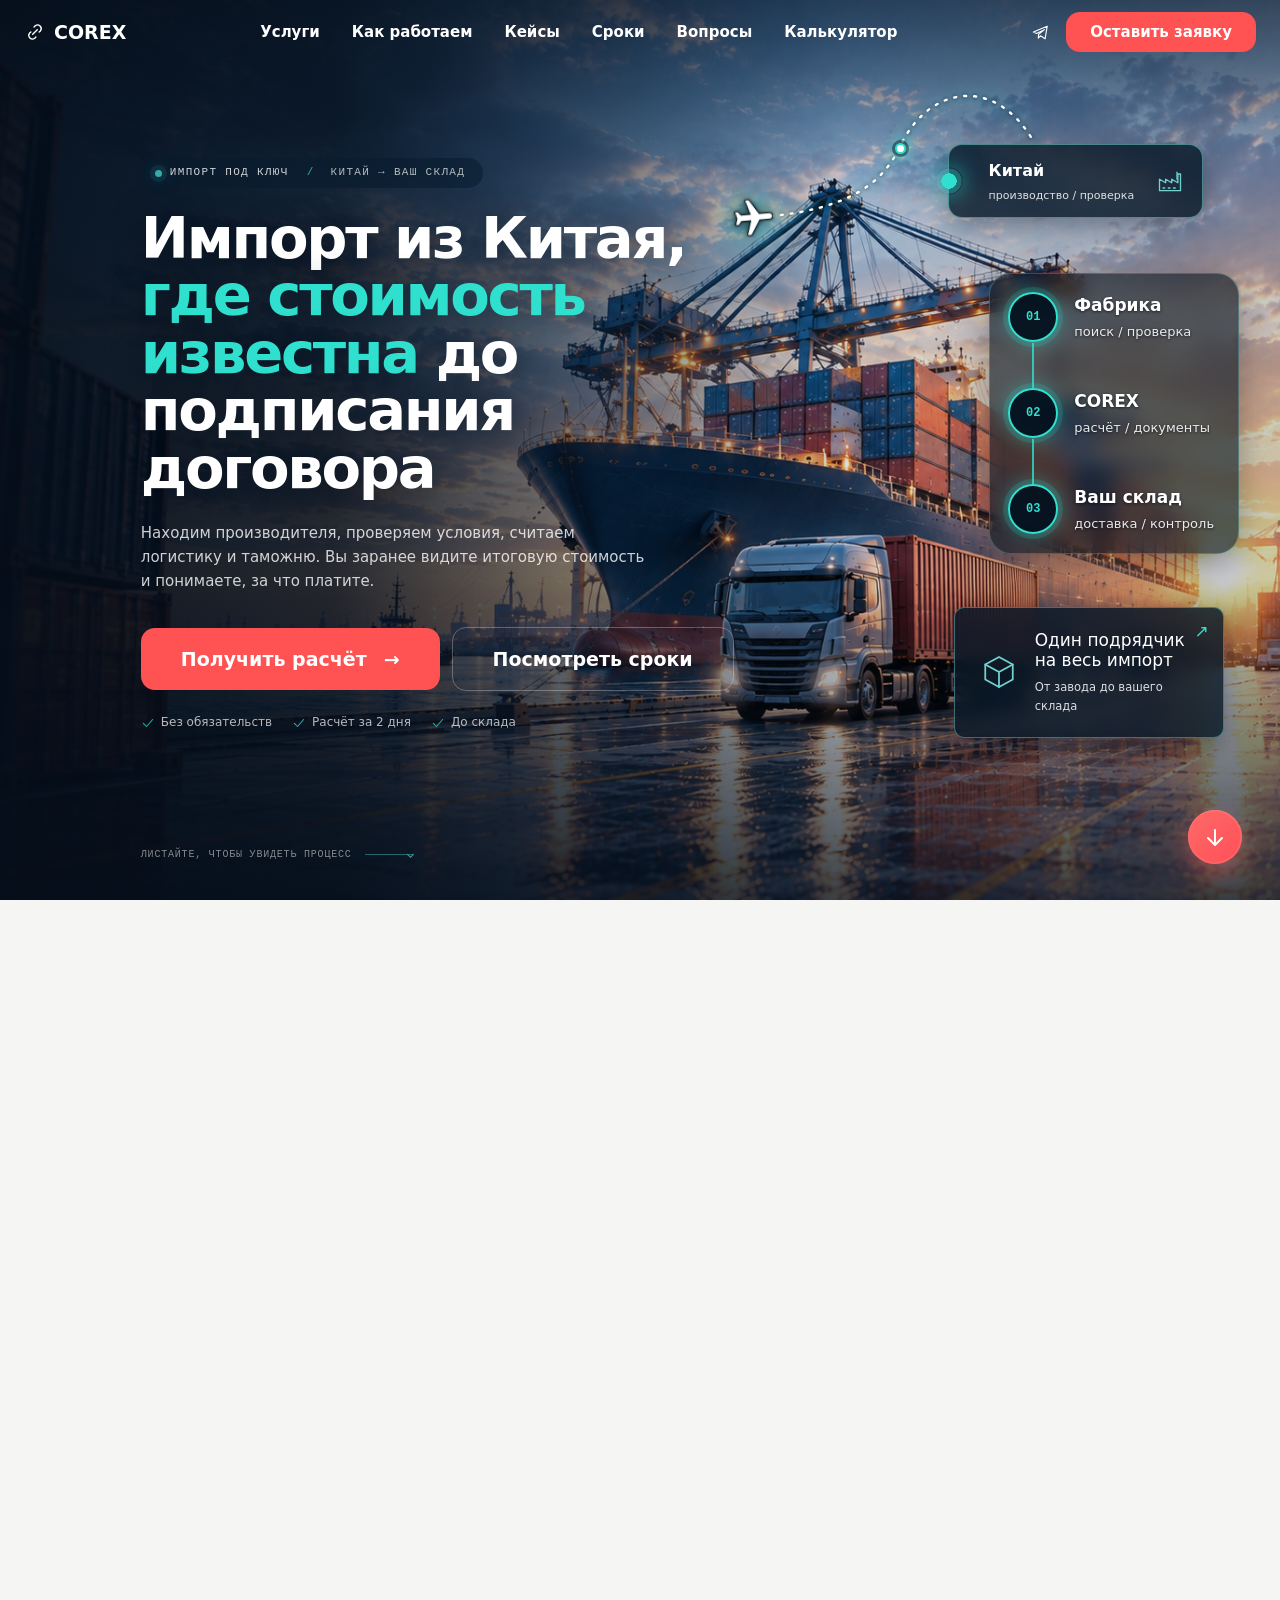
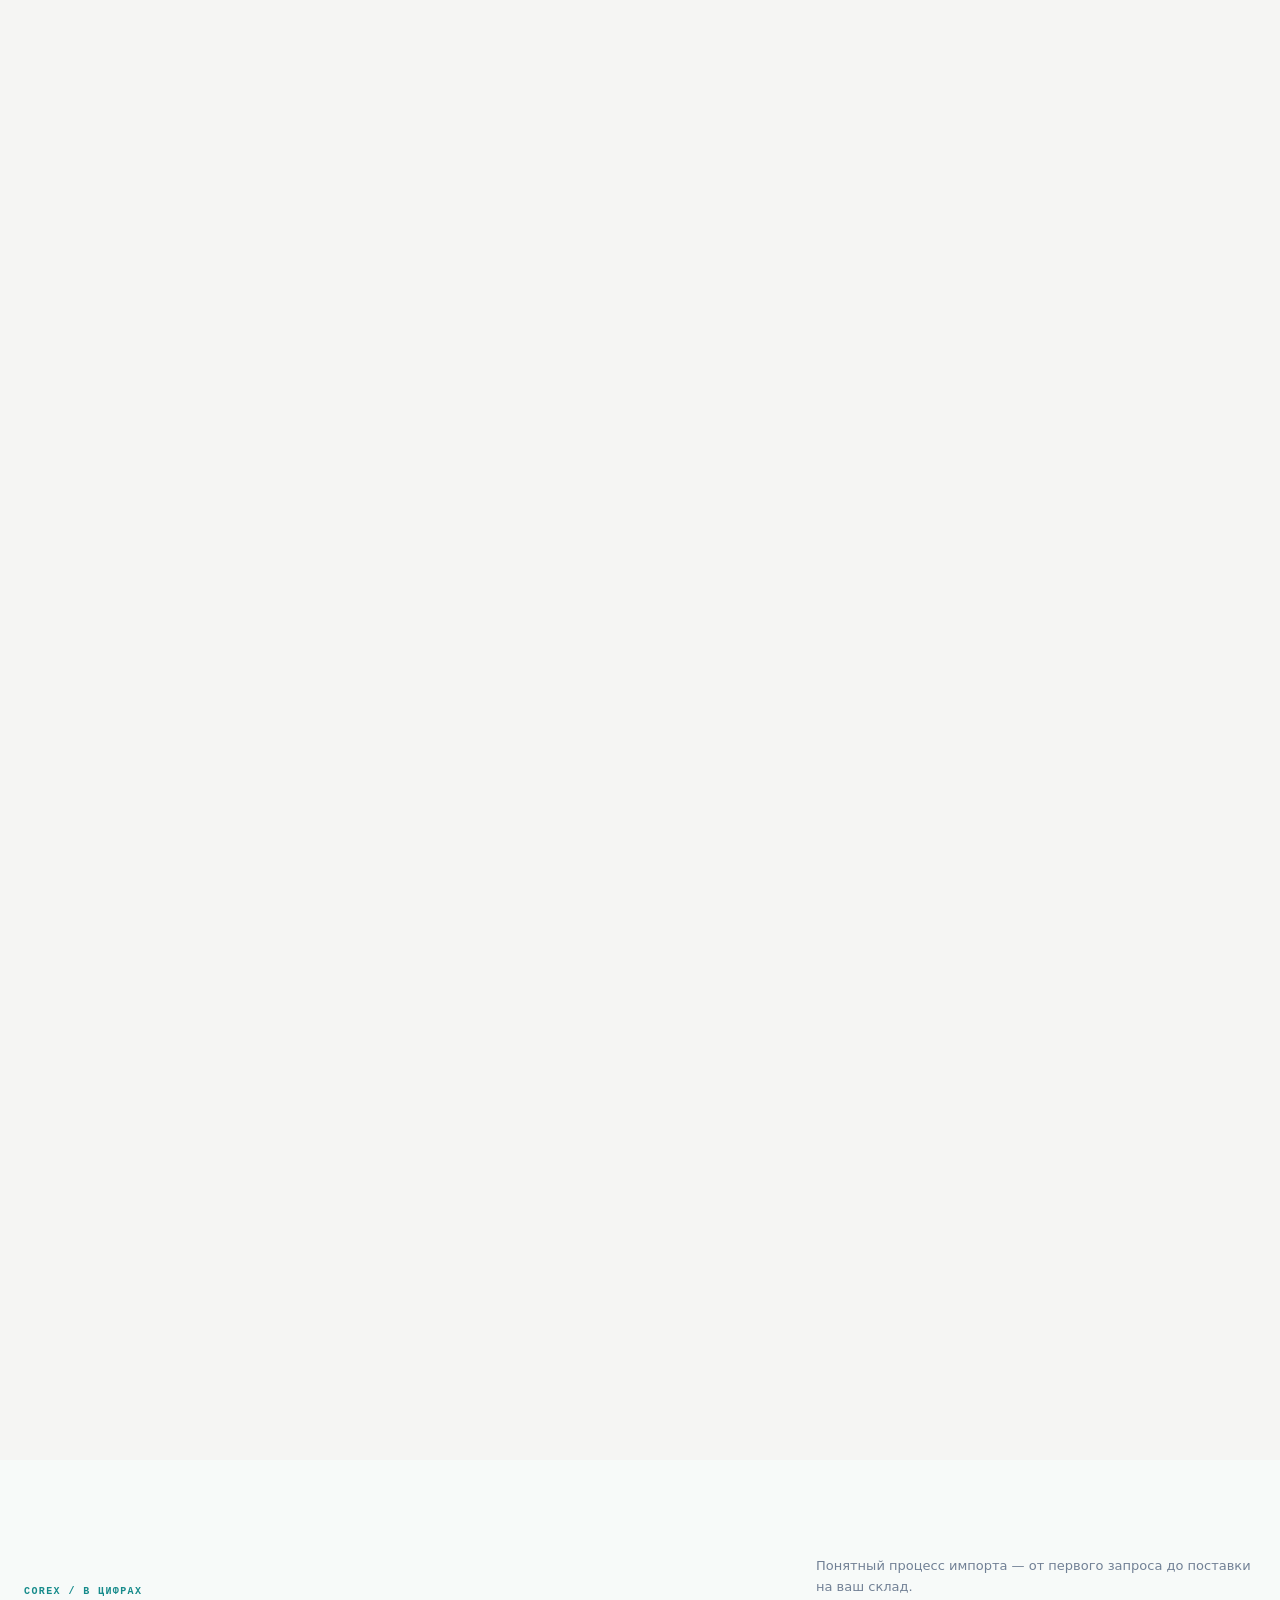
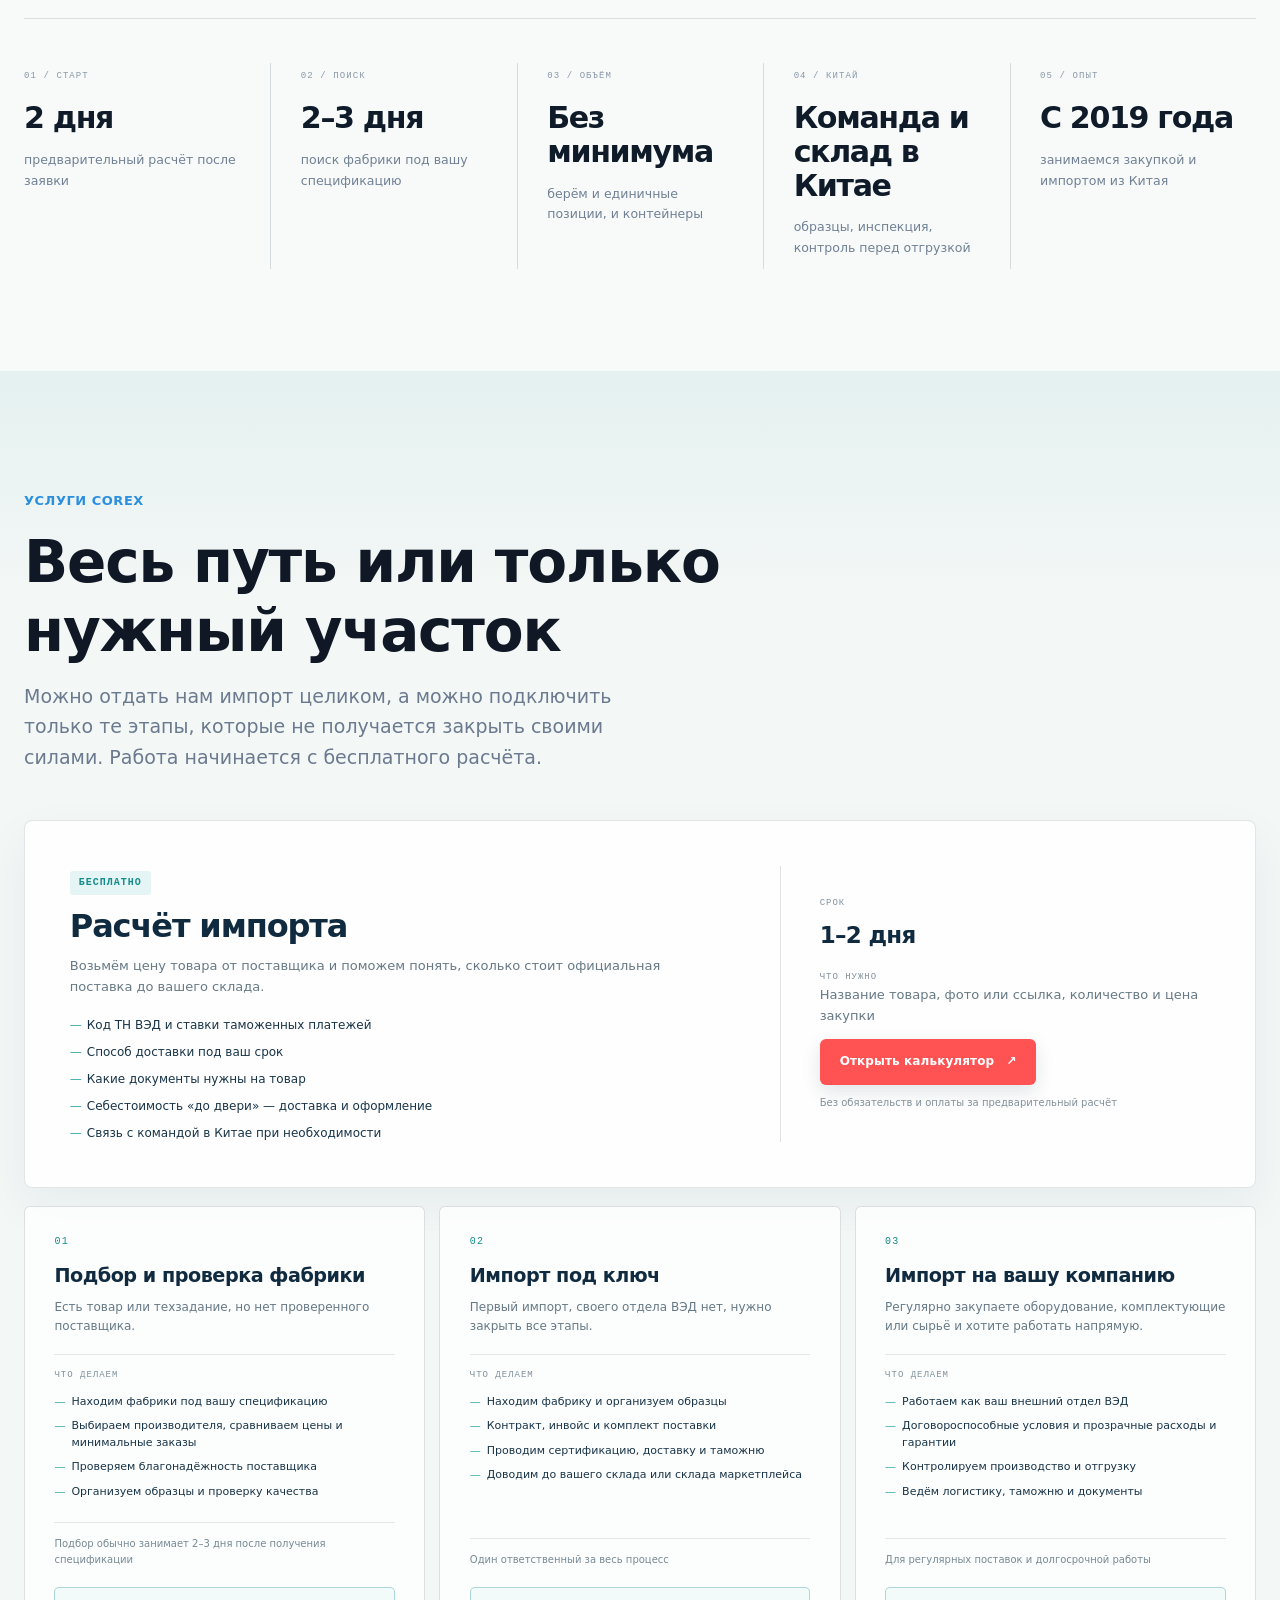
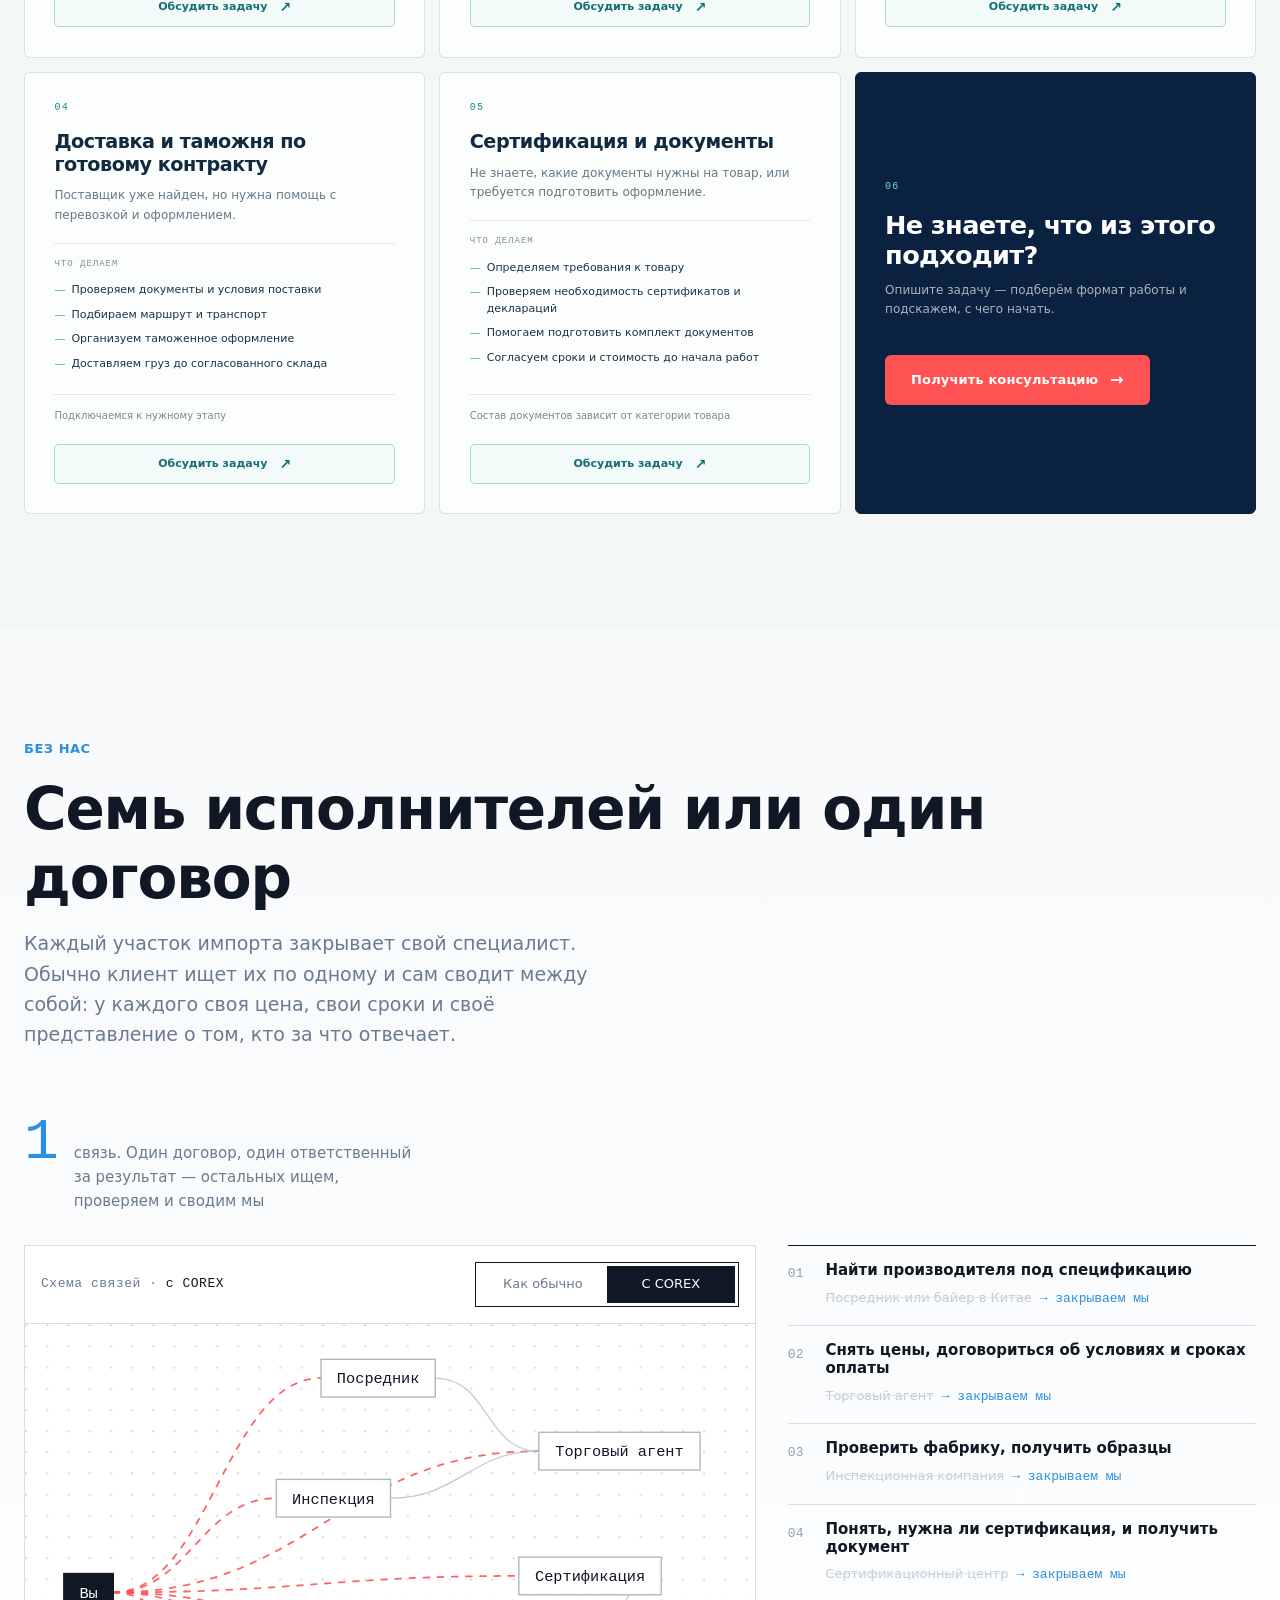
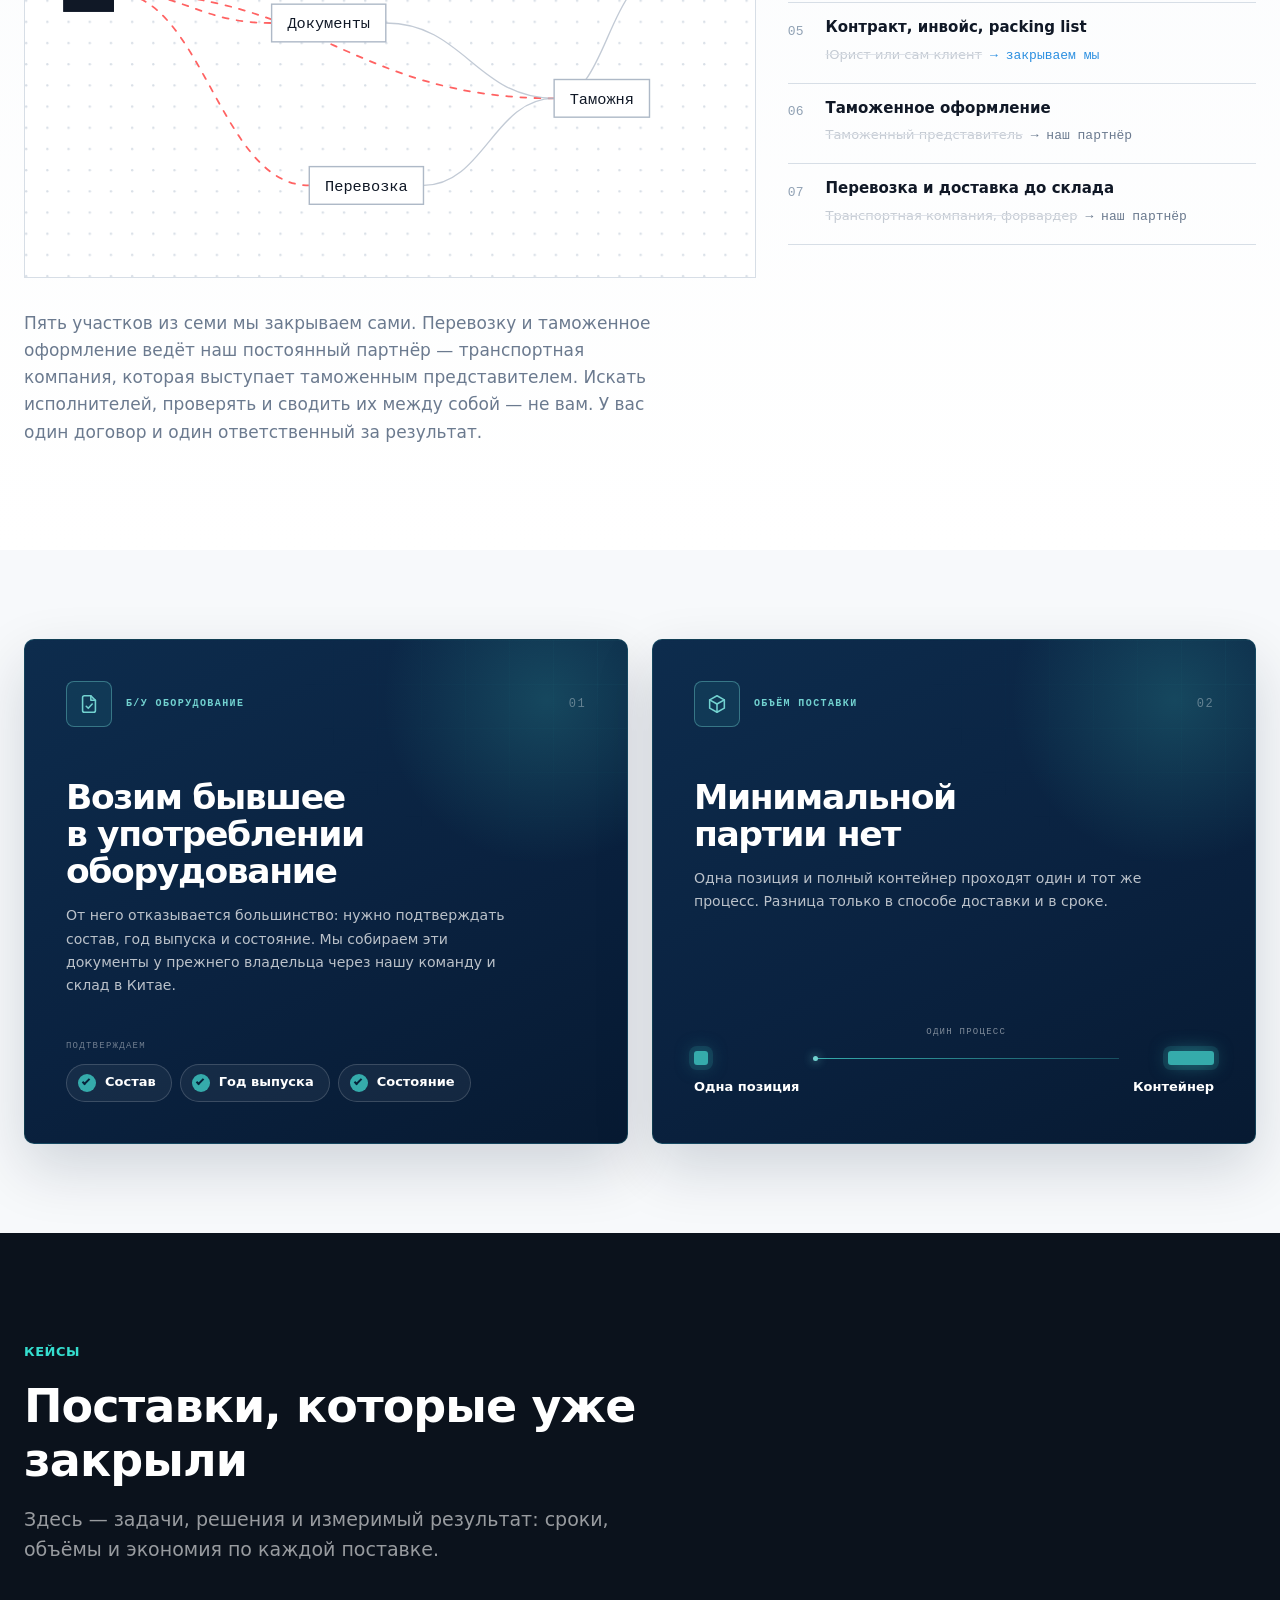
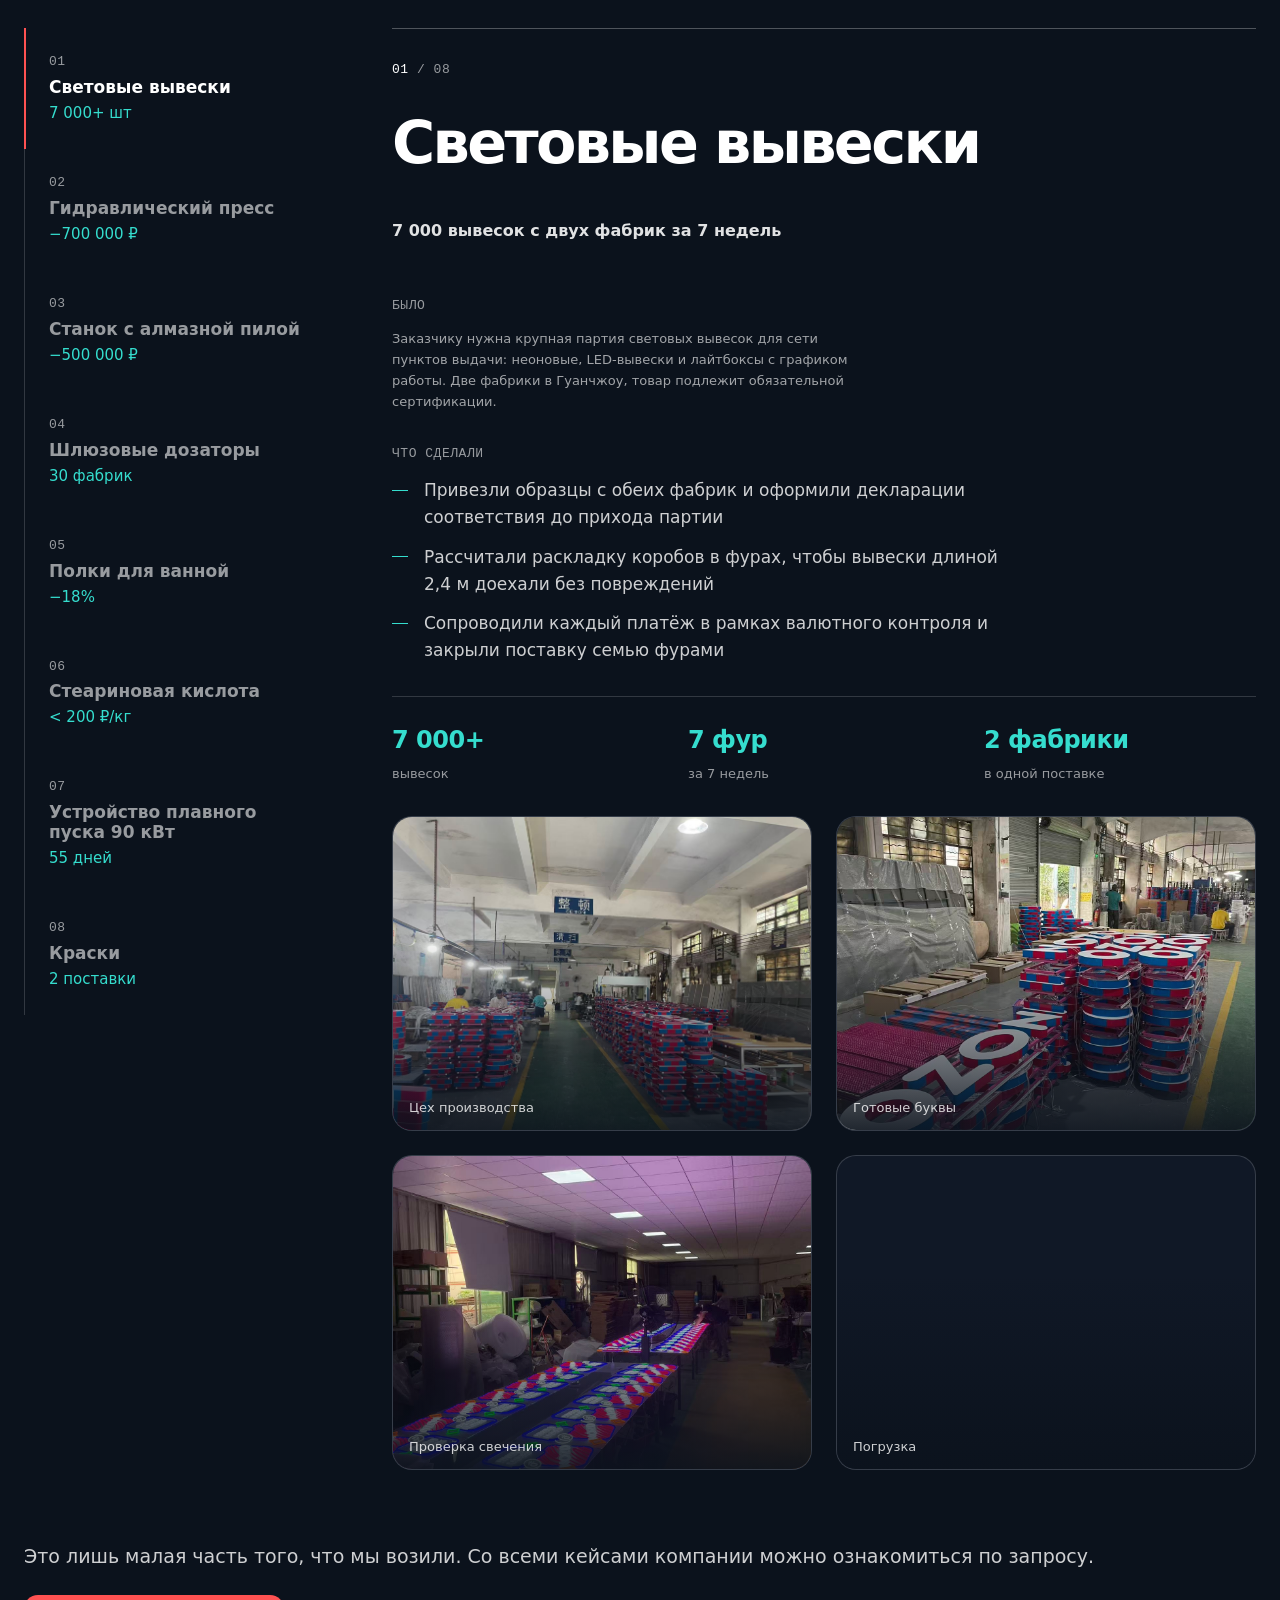
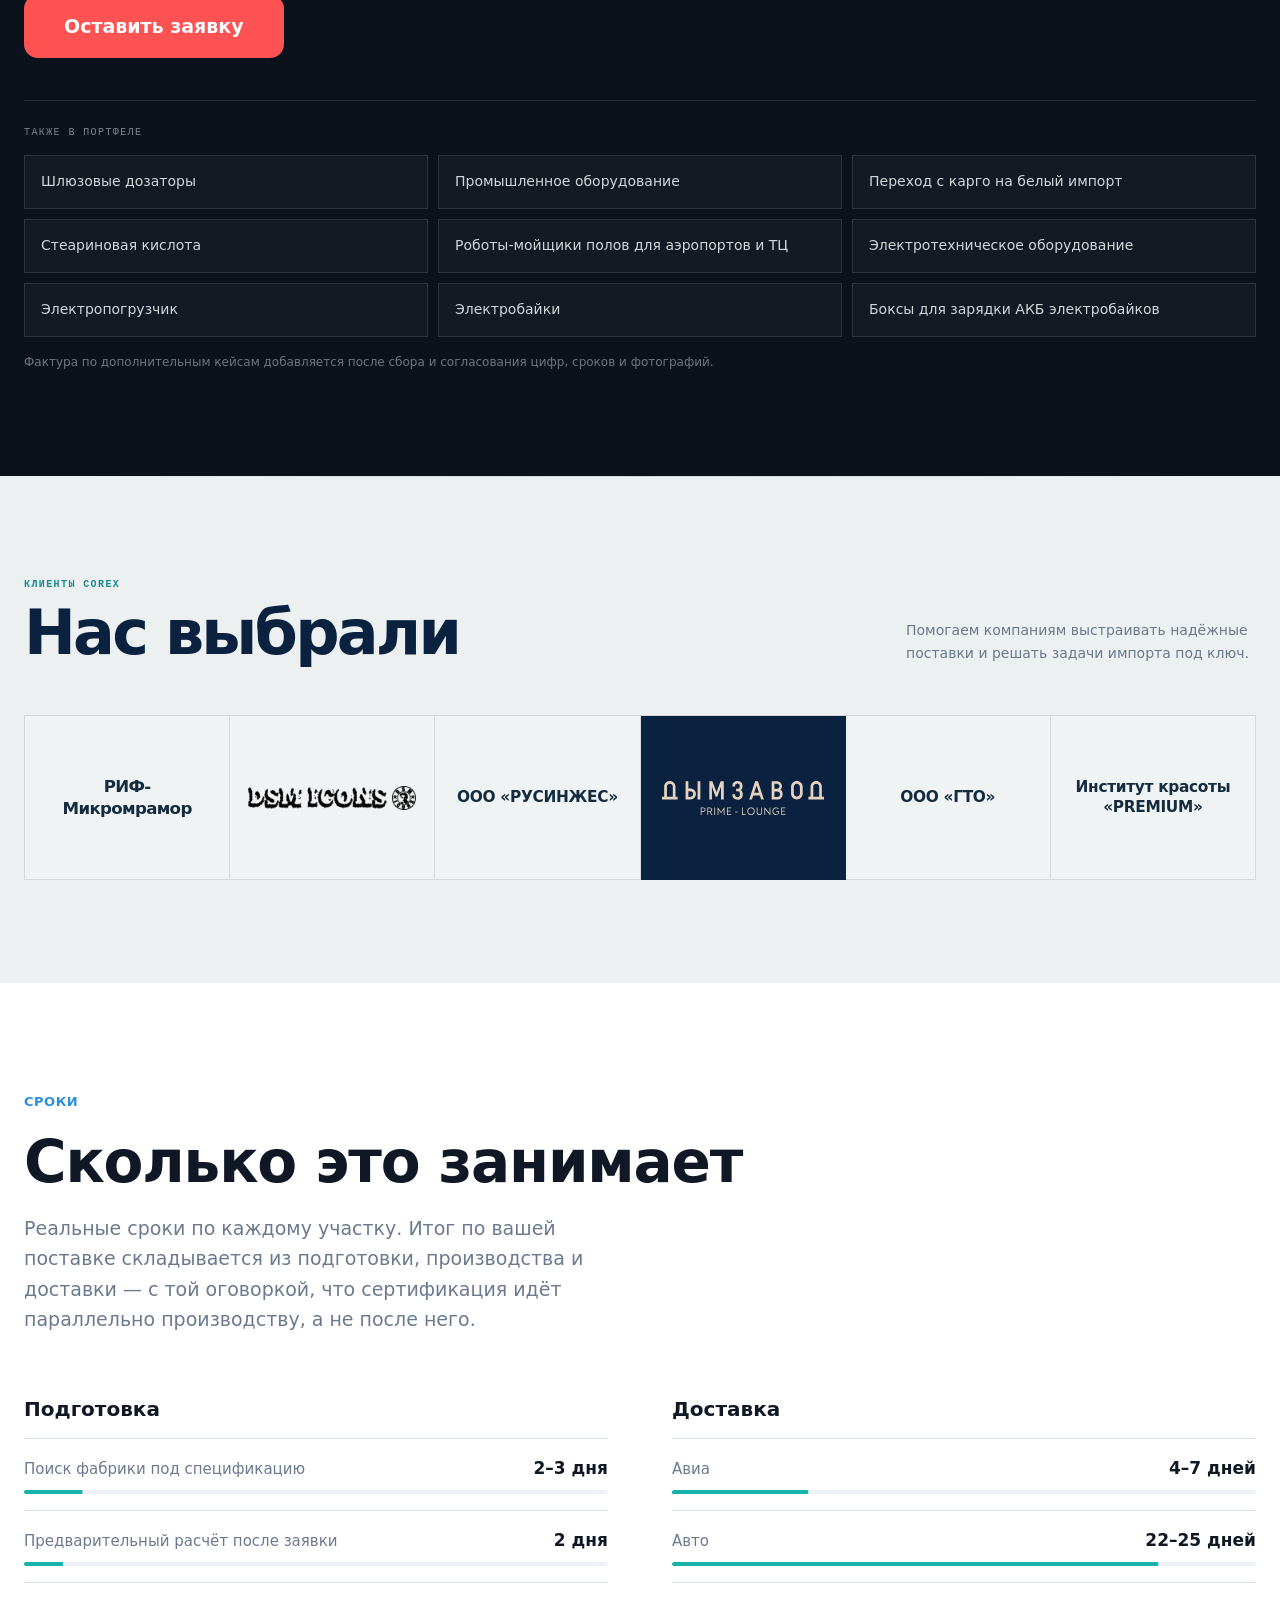
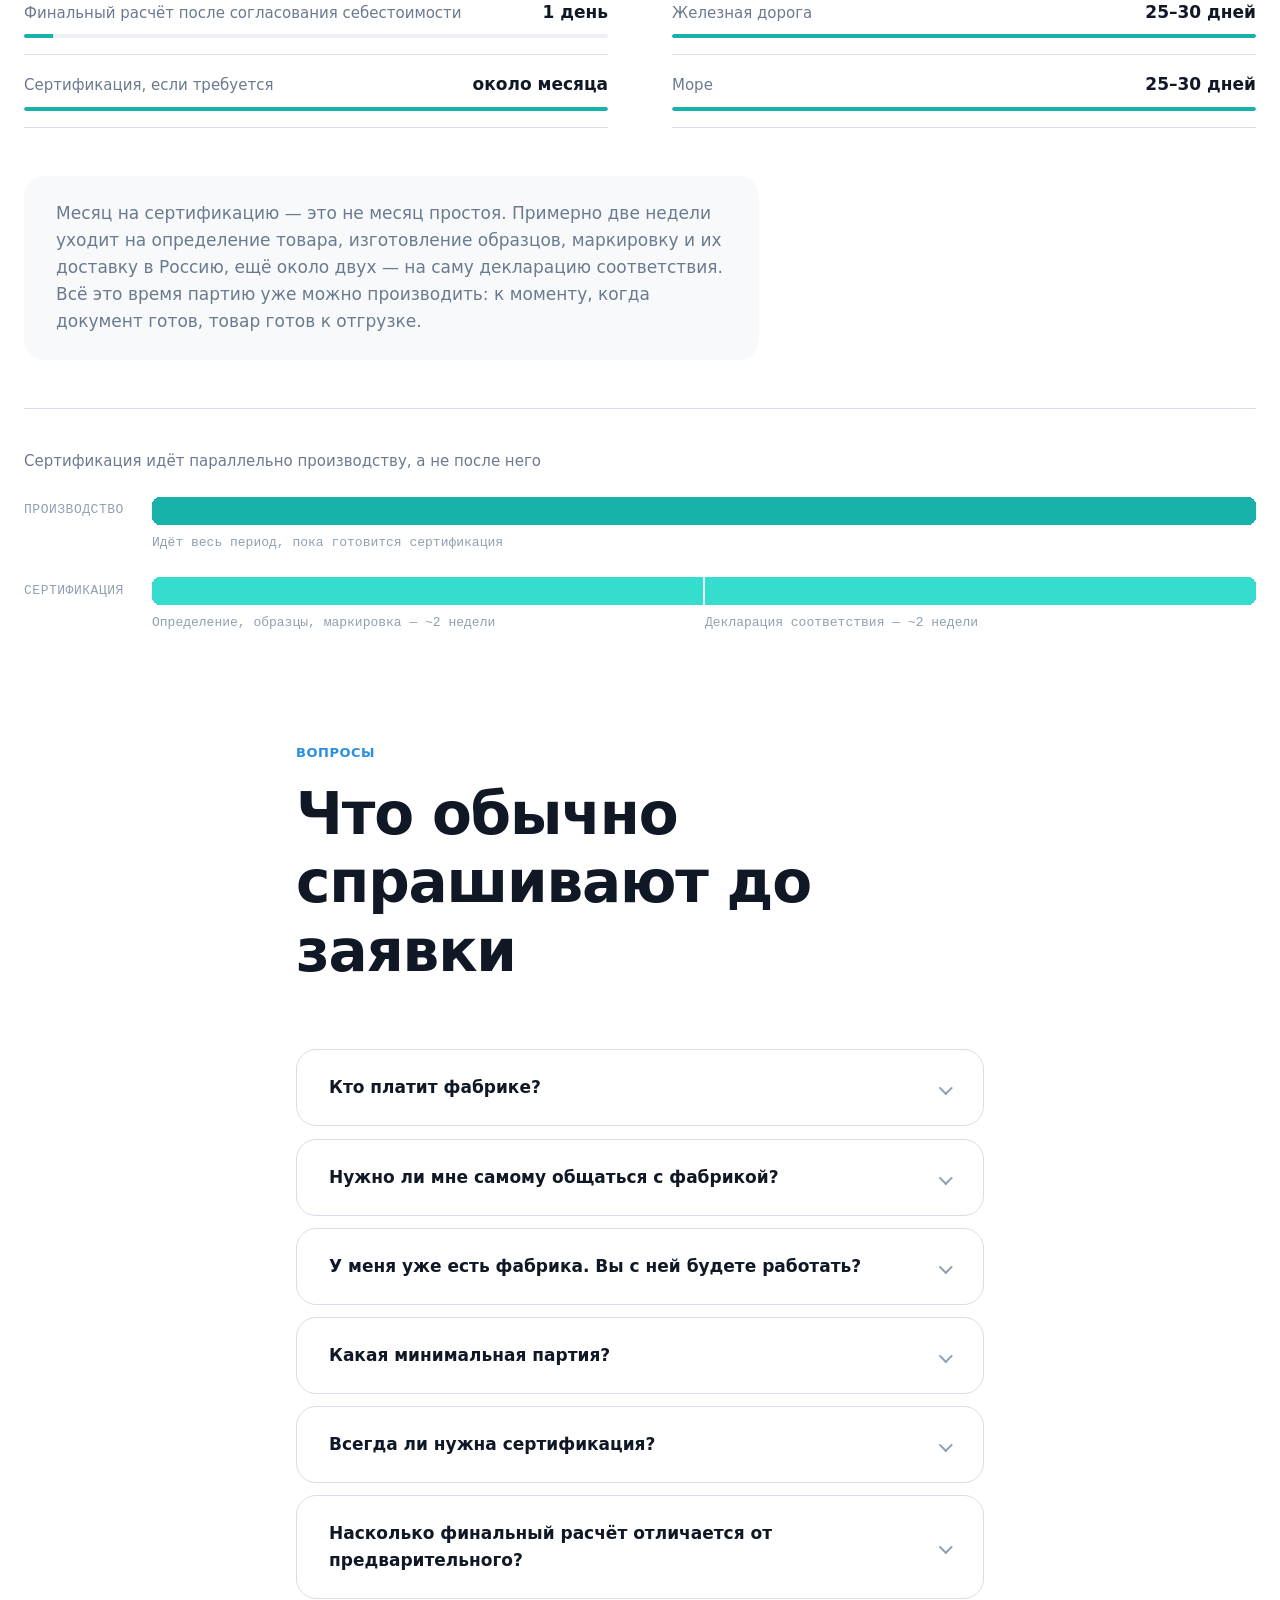
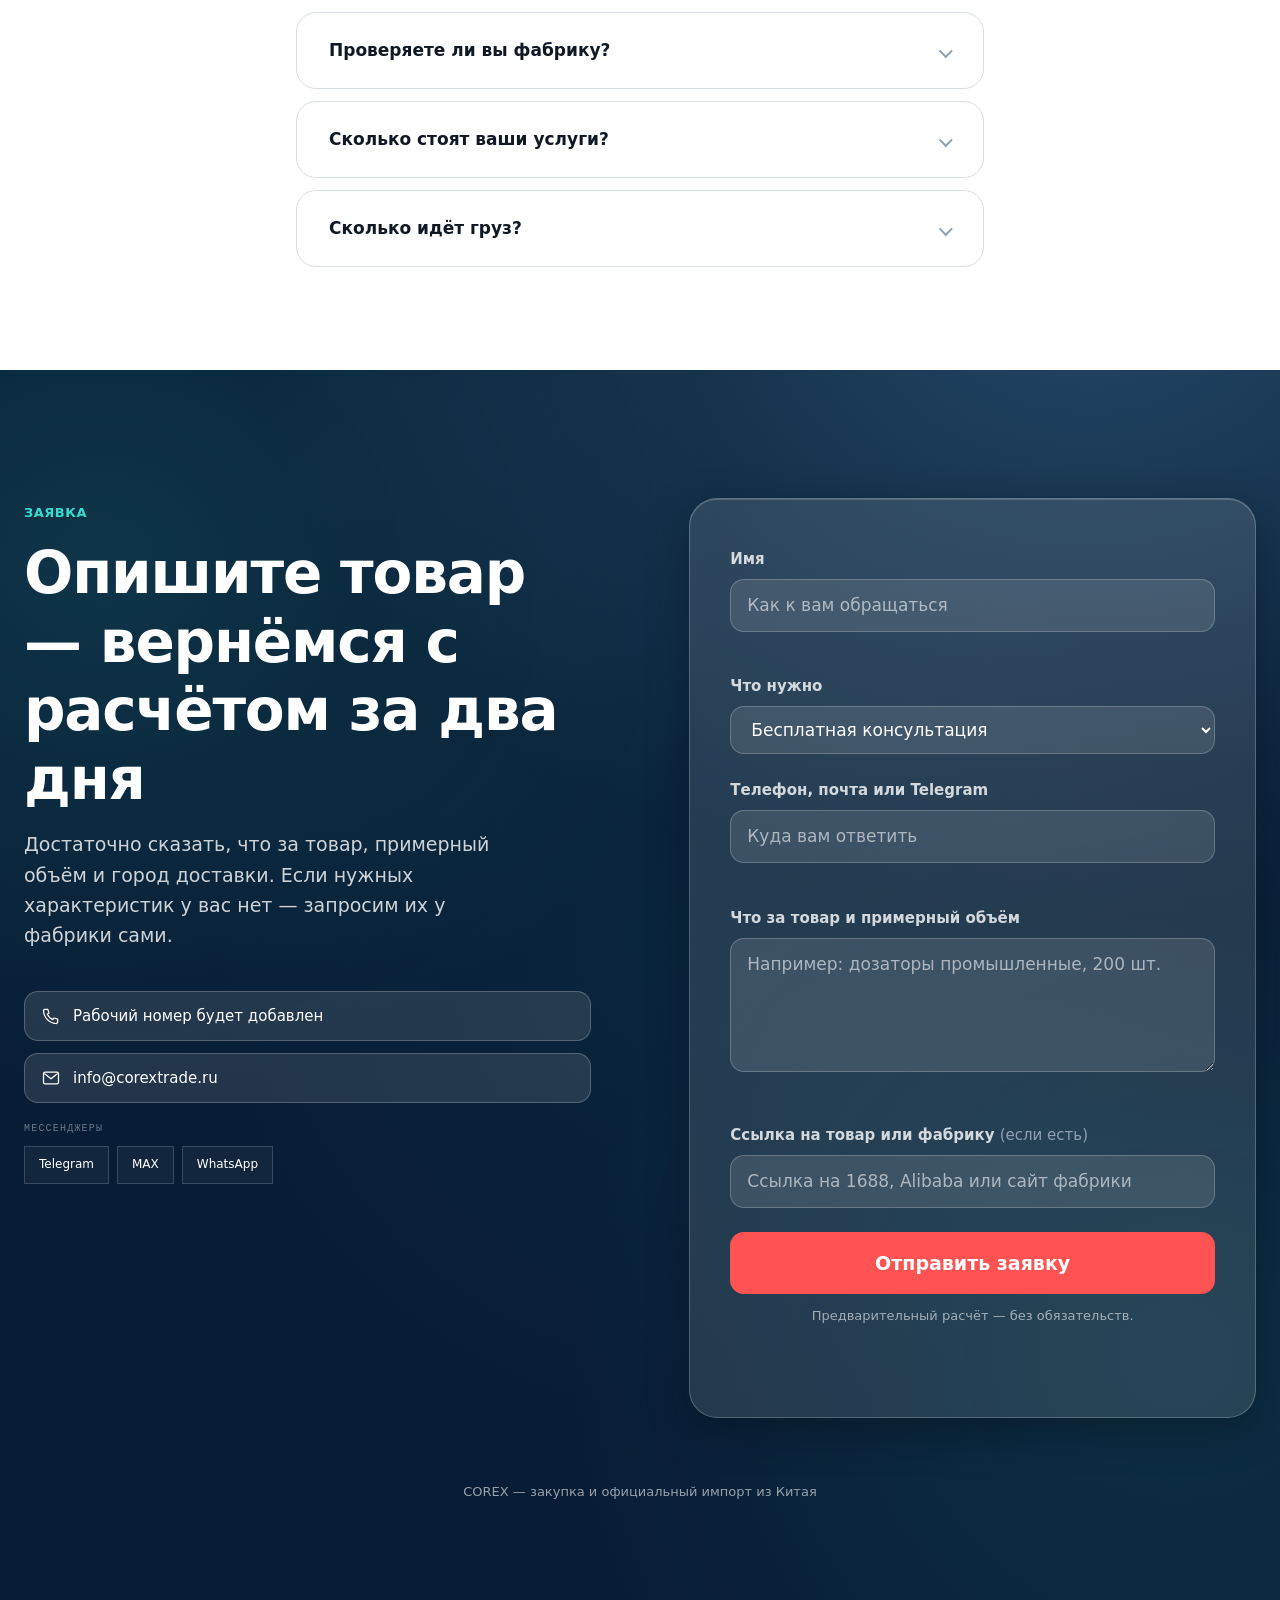
==== commit 32527a8b: "Описание что изменила" ====
--- a/index.html
+++ b/index.html
@@ -1275,11 +1275,35 @@
 #hero .hero__panel.is-active{transition:opacity .72s cubic-bezier(.22,.61,.36,1),visibility 0s!important}
 #hero .hero__panel:not(.hero__panel--intro) .hero__panel-text{transition:opacity .52s cubic-bezier(.22,.61,.36,1),transform .68s cubic-bezier(.22,.61,.36,1)!important}
 #hero .hero__panel.is-active:not(.hero__panel--intro) .hero__panel-text{transition-delay:.08s!important}
+#hero .hero__scroll-cue{display:grid!important;place-items:center!important;right:clamp(16px,3vw,44px)!important;bottom:clamp(16px,4vh,40px)!important;z-index:30!important;cursor:pointer}
+#hero .hero__scroll-cue svg{display:block;pointer-events:none}
 @media(prefers-reduced-motion:reduce){
   #hero .hero__panel,#hero .hero__panel:not(.hero__panel--intro) .hero__panel-text{transition:none!important}
 }
 </style>
 
+<style id="corex-hero-cue">
+/* Круглая акцентная кнопка со стрелкой — на всех экранах и на всех слайдах хиро */
+#hero .hero__scroll-cue,
+#hero:has(.hero__panel--intro.is-active) .hero__scroll-cue{display:grid!important;place-items:center!important;position:absolute!important;left:auto!important;top:auto!important;
+  right:clamp(16px,3vw,44px)!important;bottom:clamp(16px,4vh,40px)!important;width:clamp(54px,4.2vw,66px)!important;height:clamp(54px,4.2vw,66px)!important;margin:0!important;padding:0!important;
+  border:0!important;border-radius:50%!important;background:linear-gradient(135deg,#ff6a68,#ff4f58)!important;color:#fff!important;text-decoration:none;cursor:pointer;z-index:30!important;transform:none!important;
+  box-shadow:0 10px 28px rgba(255,90,95,.45),inset 0 1px 0 rgba(255,255,255,.28);transition:transform .3s cubic-bezier(.2,.7,.2,1),box-shadow .3s ease;-webkit-tap-highlight-color:transparent}
+#hero .hero__scroll-cue:before{content:"";position:absolute;inset:0;border-radius:50%;border:2px solid rgba(255,106,104,.7);animation:cuePulse 2.4s ease-out infinite;pointer-events:none}
+#hero .hero__scroll-cue svg{display:block;width:24px;height:24px;pointer-events:none;animation:cueBounce 1.8s ease-in-out infinite}
+#hero .hero__scroll-cue:hover{transform:translateY(-3px) scale(1.06)!important;box-shadow:0 16px 36px rgba(255,90,95,.55),inset 0 1px 0 rgba(255,255,255,.3)}
+#hero .hero__scroll-cue:active{transform:scale(.96)!important}
+#hero .hero__scroll-cue:focus-visible{outline:3px solid #fff;outline-offset:3px}
+@keyframes cuePulse{0%{transform:scale(1);opacity:.85}100%{transform:scale(1.55);opacity:0}}
+@keyframes cueBounce{0%,100%{transform:translateY(-2px)}50%{transform:translateY(4px)}}
+@media(max-width:900px){
+  #hero .hero__scroll-cue,#hero:has(.hero__panel--intro.is-active) .hero__scroll-cue{right:var(--hx-pad,20px)!important;bottom:calc(12px + env(safe-area-inset-bottom,0px))!important;width:54px!important;height:54px!important}
+}
+/* на первом слайде мобильной версии оставляем место под кнопку */
+@media(max-width:900px) and (min-height:600px){#hero .hx0{padding-bottom:calc(clamp(78px,10svh,96px) + env(safe-area-inset-bottom,0px))!important}}
+@media(max-height:599px){#hero .hero__scroll-cue,#hero:has(.hero__panel--intro.is-active) .hero__scroll-cue{width:44px!important;height:44px!important;bottom:12px!important}#hero .hero__scroll-cue svg{width:20px;height:20px}}
+@media(prefers-reduced-motion:reduce){#hero .hero__scroll-cue:before,#hero .hero__scroll-cue svg{animation:none}}
+</style>
 </head>
 <body>
 <a class="skip-link" href="#main-content">Перейти к основному содержимому</a>
@@ -1513,7 +1537,7 @@
     <!-- Круглая кнопка-круглешок: акцентный коралловый круг со стрелкой
          вниз, плавный bounce, ведёт к следующему блоку страницы
          (#services). -->
-    <a class="hero__scroll-cue" id="hero-scroll-cue" href="#services" aria-label="К услугам">
+    <a class="hero__scroll-cue" id="hero-scroll-cue" href="#facts" aria-label="Перейти к блоку COREX / В цифрах" title="COREX / В цифрах">
       <svg viewBox="0 0 24 24" width="22" height="22" aria-hidden="true">
         <path d="M12 5v14M5 13l7 7 7-7" fill="none" stroke="currentColor" stroke-width="2" stroke-linecap="round" stroke-linejoin="round"/>
       </svg>
@@ -2402,7 +2426,7 @@
 </script>
 <script id="corex-hero-v2">
 /* Хиро: на каждый шаг уходит ~0,55 экрана прокрутки. Панель выбирается по положению страницы,
-   колесо не перехватывается, собственной анимации скролла нет. */
+   листание — по одному слайду за жест, с собственной плавной анимацией. */
 (function(){
   var hero=document.getElementById('hero'), pin=document.getElementById('hero-pin');
   if(!hero||!pin) return;
@@ -2425,14 +2449,30 @@
 
   /* рейка 01–06, гигантская цифра и сегменты прогресса внутри каждого шага */
   function pad(x){return (x<10?'0':'')+x;}
+  /* Плавная прокрутка с собственной кривой. Пока идёт анимация, ввод колеса/касаний не копится. */
+  var animating=false, rafId=0, reduced=window.matchMedia('(prefers-reduced-motion: reduce)');
+  function ease(t){return t<.5?4*t*t*t:1-Math.pow(-2*t+2,3)/2;}
+  function animateTo(y,dur,done){
+    cancelAnimationFrame(rafId);
+    var start=window.pageYOffset||0, dist=Math.round(y)-start;
+    if(Math.abs(dist)<2||reduced.matches){ window.scrollTo(0,Math.round(y)); animating=false; if(done) done(); return; }
+    var t0=null; animating=true;
+    function frame(ts){
+      if(t0===null) t0=ts;
+      var p=Math.min(1,(ts-t0)/dur);
+      window.scrollTo(0,start+dist*ease(p));
+      if(p<1){ rafId=requestAnimationFrame(frame); }
+      else { animating=false; if(done) done(); }
+    }
+    rafId=requestAnimationFrame(frame);
+  }
+  function heroTop(){ return hero.getBoundingClientRect().top+(window.pageYOffset||0); }
   function go(k){
-    if(mq.matches){
-      var y=hero.getBoundingClientRect().top+(window.pageYOffset||0)+k*K*window.innerHeight;
-      window.scrollTo({top:Math.round(y),behavior:'smooth'});
-    } else {
-      panels[k].scrollIntoView({behavior:'smooth',block:'start'});
-    }
-  }
+    var from=Math.max(0,Math.min(n-1,Math.round((-hero.getBoundingClientRect().top)/(K*window.innerHeight))));
+    var dur=Math.min(1300,780+Math.abs(k-from)*130);
+    animateTo(heroTop()+k*K*window.innerHeight,dur);
+  }
+
   var total=n-1;
   panels.forEach(function(p,i){
     if(i===0) return;
@@ -2480,6 +2520,93 @@
   window.addEventListener('scroll',queue,{passive:true});
   window.addEventListener('resize',queue);
   if(mq.addEventListener) mq.addEventListener('change',queue);
+
+  /* ===== Листание хиро: один слайд за жест (колесо, тачпад, свайп, клавиши) =====
+     Сильный рывок или инерция не перескакивают через слайды. У краёв хиро страница
+     прокручивается обычным образом. */
+  var root=document.documentElement;
+  var lock=false, lastWheel=0, lastAbs=0;
+  function curIndex(){ return Math.max(0,Math.min(n-1,Math.round((-hero.getBoundingClientRect().top)/(K*window.innerHeight)))); }
+  function pinned(){ var r=hero.getBoundingClientRect(); return r.top<=2&&r.bottom>=window.innerHeight-2; }
+  function blocked(t){
+    if(root.classList.contains('calc-open')||root.classList.contains('menu-open')) return true;
+    return !!(t&&t.closest&&t.closest('[data-lenis-prevent]'));
+  }
+  function onWheel(e){
+    if(e.ctrlKey||e.metaKey||!e.deltaY||blocked(e.target)) return;
+    if(!pinned()&&!animating) return;
+    var now=e.timeStamp||performance.now(), ad=Math.abs(e.deltaY)*(e.deltaMode===1?16:1), gap=now-lastWheel;
+    lastWheel=now;
+    if(animating){ e.preventDefault(); e.stopImmediatePropagation(); lastAbs=ad; return; }
+    if(lock){
+      /* новый жест — это пауза или заметный всплеск дельты после затухания инерции */
+      if(gap>=140||(ad>lastAbs*1.6&&ad>=30)) lock=false;
+      else { e.preventDefault(); e.stopImmediatePropagation(); lastAbs=ad; return; }
+    }
+    lastAbs=ad;
+    var t=curIndex()+(e.deltaY>0?1:-1);
+    if(t<0||t>=n) return;                    /* край хиро — обычная прокрутка страницы */
+    e.preventDefault(); e.stopImmediatePropagation();
+    lock=true; go(t);
+  }
+  window.addEventListener('wheel',onWheel,{passive:false,capture:true});
+
+  /* свайп на телефоне: один слайд на жест */
+  var tY=0,tX=0,tOn=false,tDir=0,tIntercept=false,tDone=false;
+  window.addEventListener('touchstart',function(e){
+    tOn=false; tDone=false;
+    if(e.touches.length!==1||blocked(e.target)) return;
+    if(!pinned()&&!animating) return;
+    tOn=true; tY=e.touches[0].clientY; tX=e.touches[0].clientX; tDir=0; tIntercept=false;
+  },{passive:true});
+  window.addEventListener('touchmove',function(e){
+    if(!tOn||e.touches.length!==1) return;
+    var dy=tY-e.touches[0].clientY, dx=tX-e.touches[0].clientX;
+    if(animating){ if(e.cancelable) e.preventDefault(); return; }
+    if(!tDir){
+      if(Math.abs(dy)<2||Math.abs(dx)>Math.abs(dy)*1.3) return;
+      tDir=dy>0?1:-1;
+      var t=curIndex()+tDir;
+      tIntercept=(t>=0&&t<n)||lock;
+    }
+    if(!tIntercept) return;
+    if(e.cancelable) e.preventDefault();
+    if(!tDone&&Math.abs(dy)>34){
+      var t2=curIndex()+tDir;
+      if(t2>=0&&t2<n){ tDone=true; lock=true; go(t2); }
+    }
+  },{passive:false});
+  window.addEventListener('touchend',function(){ tOn=false; lock=false; },{passive:true});
+  window.addEventListener('touchcancel',function(){ tOn=false; lock=false; },{passive:true});
+
+  /* клавиши: стрелки, PageUp/PageDown, пробел */
+  window.addEventListener('keydown',function(e){
+    if(e.defaultPrevented||e.altKey||e.ctrlKey||e.metaKey||blocked(e.target)) return;
+    var tg=e.target&&e.target.tagName;
+    if(/^(INPUT|TEXTAREA|SELECT|BUTTON|SUMMARY)$/.test(tg)||(e.target&&e.target.isContentEditable)) return;
+    var dir=0;
+    if(e.key==='ArrowDown'||e.key==='PageDown'||(e.key===' '&&!e.shiftKey)) dir=1;
+    else if(e.key==='ArrowUp'||e.key==='PageUp'||(e.key===' '&&e.shiftKey)) dir=-1;
+    if(!dir||(!pinned()&&!animating)) return;
+    if(animating){ e.preventDefault(); return; }
+    var t=curIndex()+dir; if(t<0||t>=n) return;
+    e.preventDefault(); go(t);
+  });
+
+  /* круглая кнопка со стрелкой: плавно переносит к следующему блоку после хиро */
+  var nextCue=document.getElementById('hero-scroll-cue');
+  var nextBlock=document.getElementById('facts');
+  if(nextCue&&nextBlock){
+    nextCue.addEventListener('click',function(e){
+      e.preventDefault();
+      lock=true; lastWheel=(window.event&&window.event.timeStamp)||performance.now();
+      var y=nextBlock.getBoundingClientRect().top+(window.pageYOffset||0);
+      var dist=Math.abs(y-(window.pageYOffset||0));
+      animateTo(y,Math.min(1400,700+dist/window.innerHeight*180));
+      if(location.hash!=='#facts'){ try{history.pushState(null,'','#facts');}catch(err){} }
+    });
+  }
+
   update();
 })();
 </script>
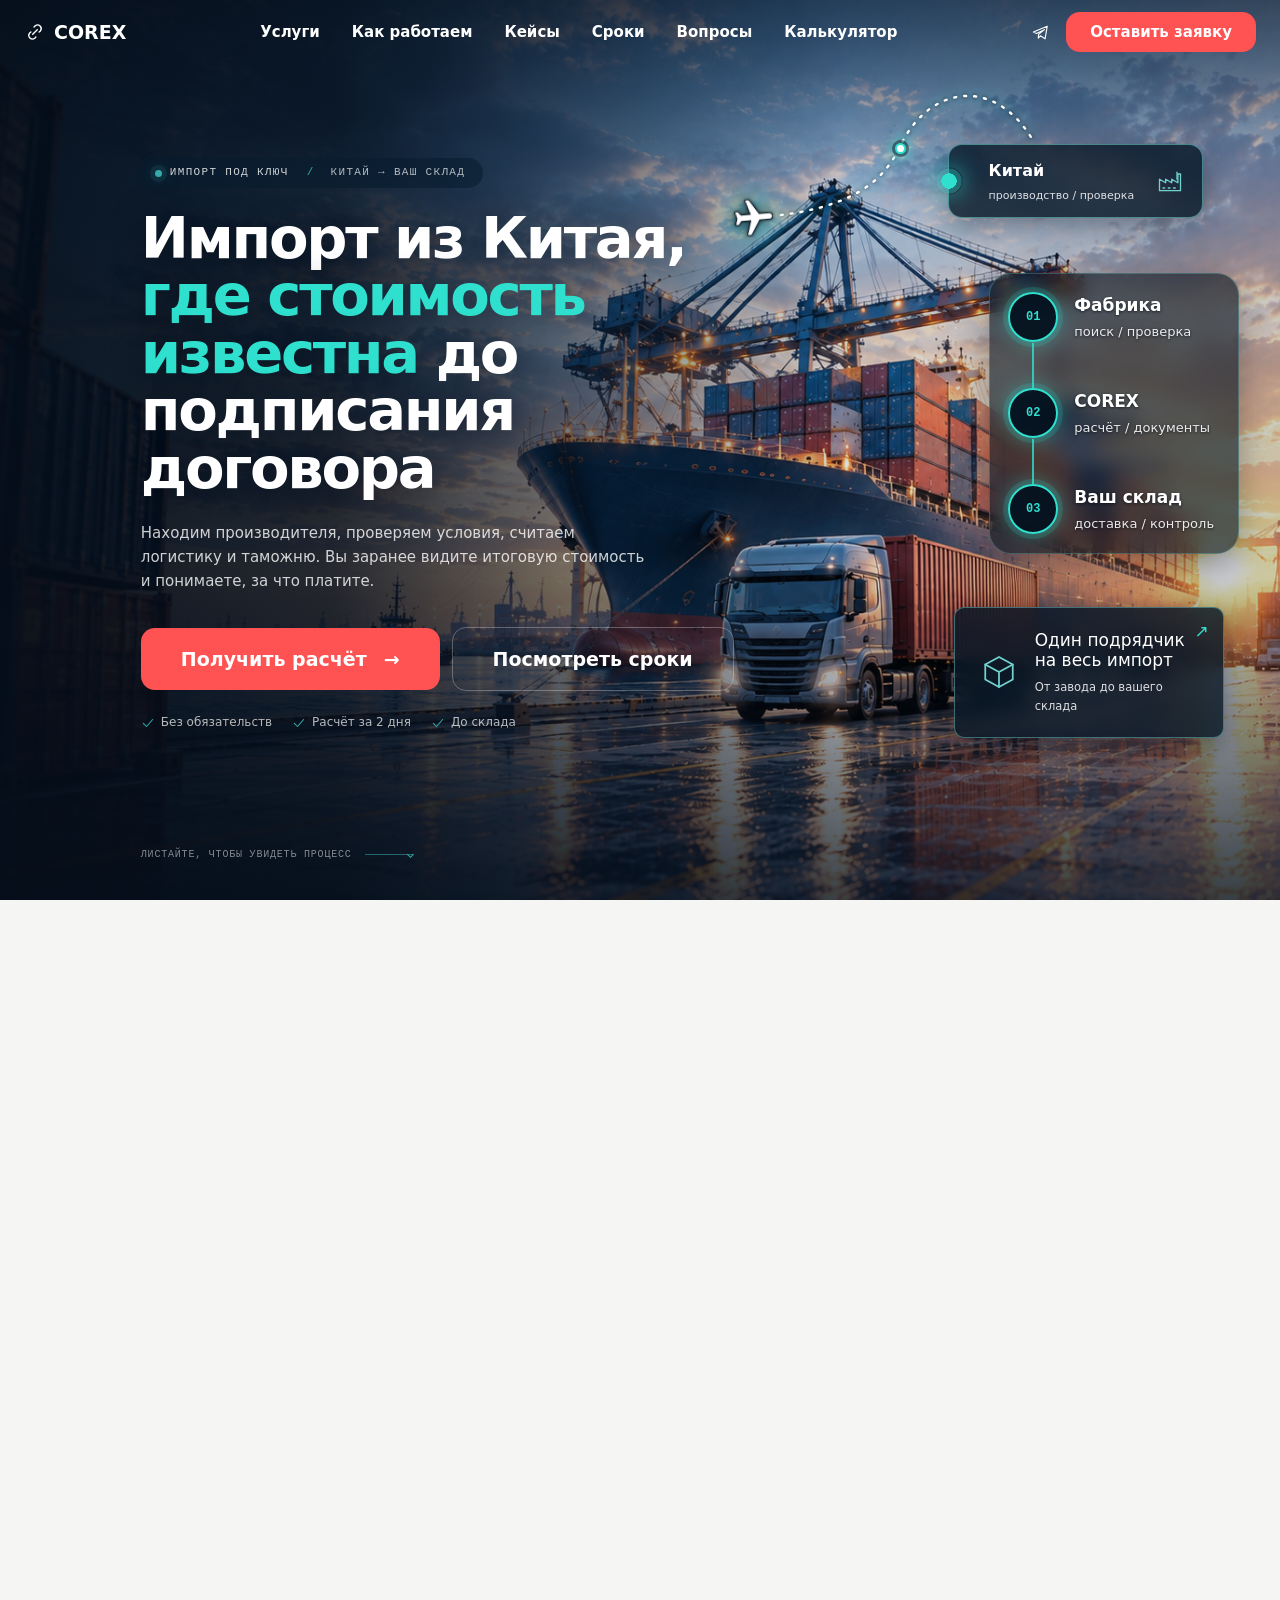
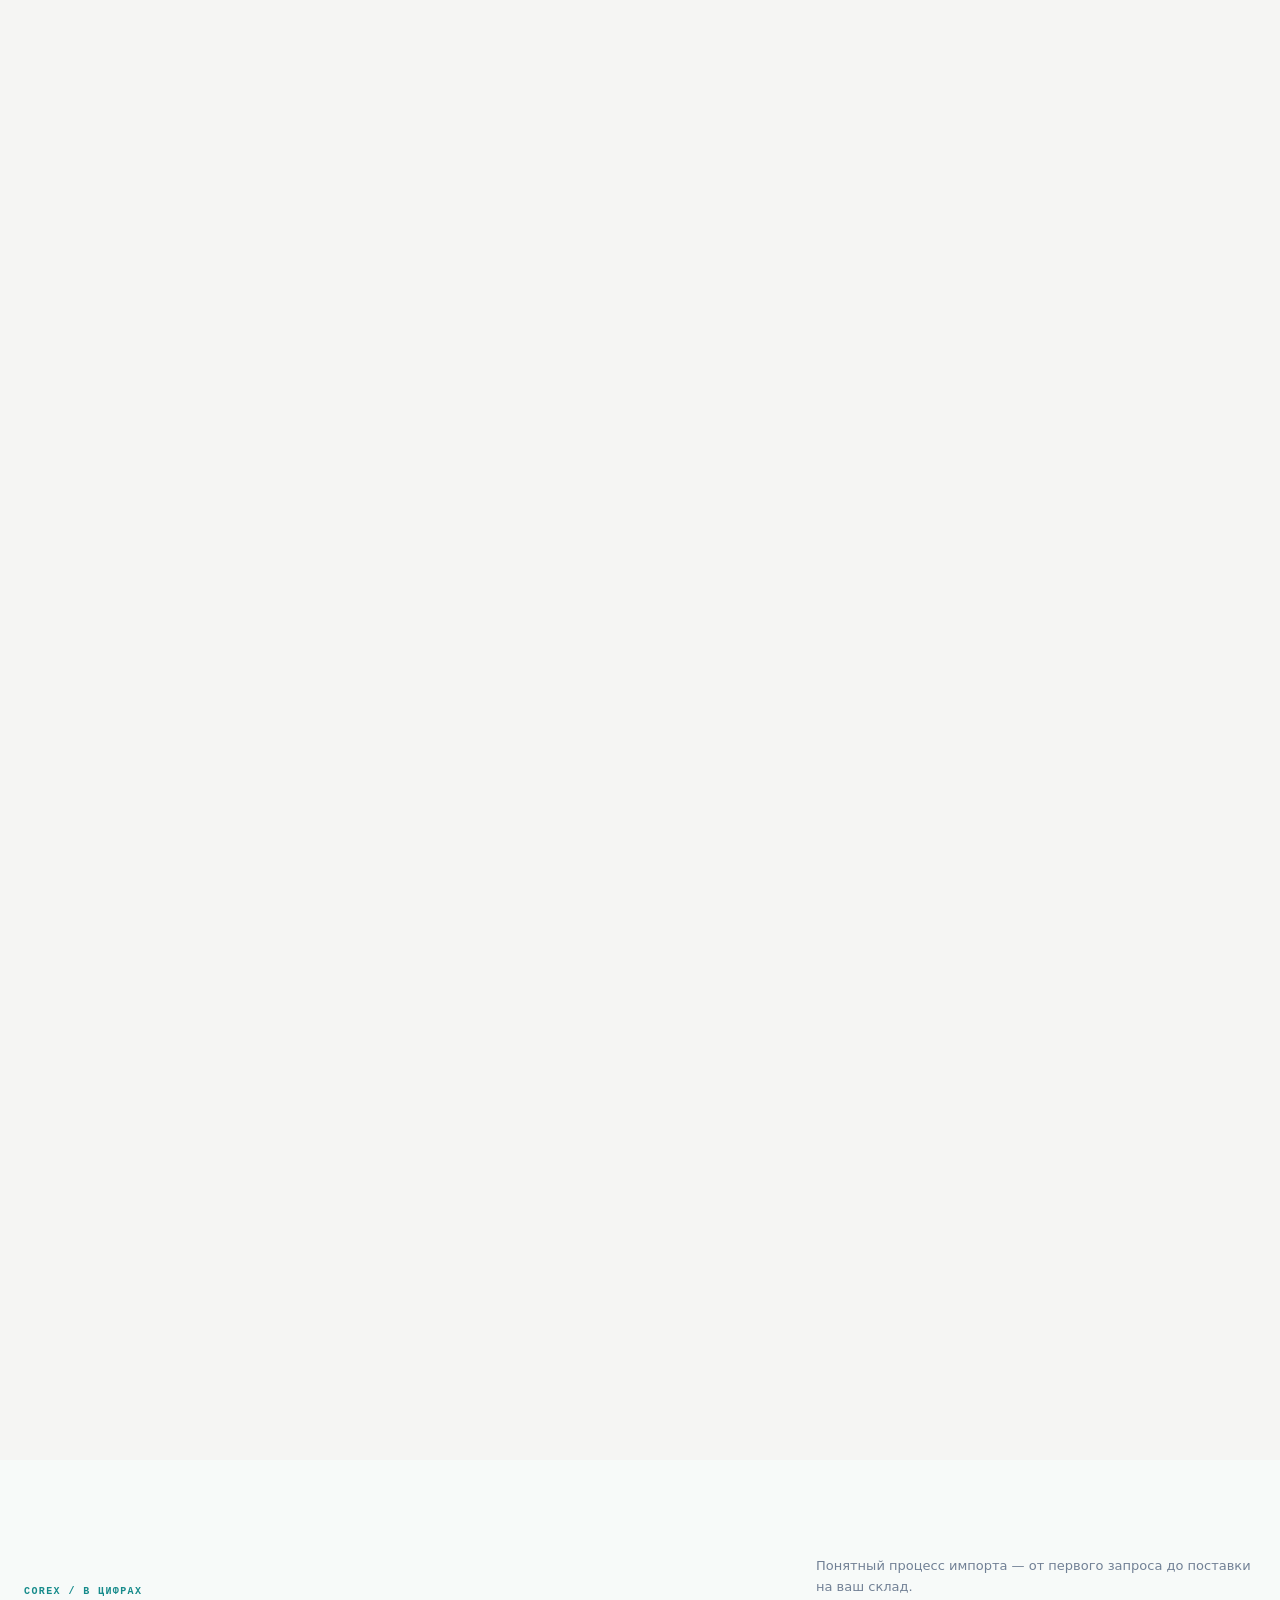
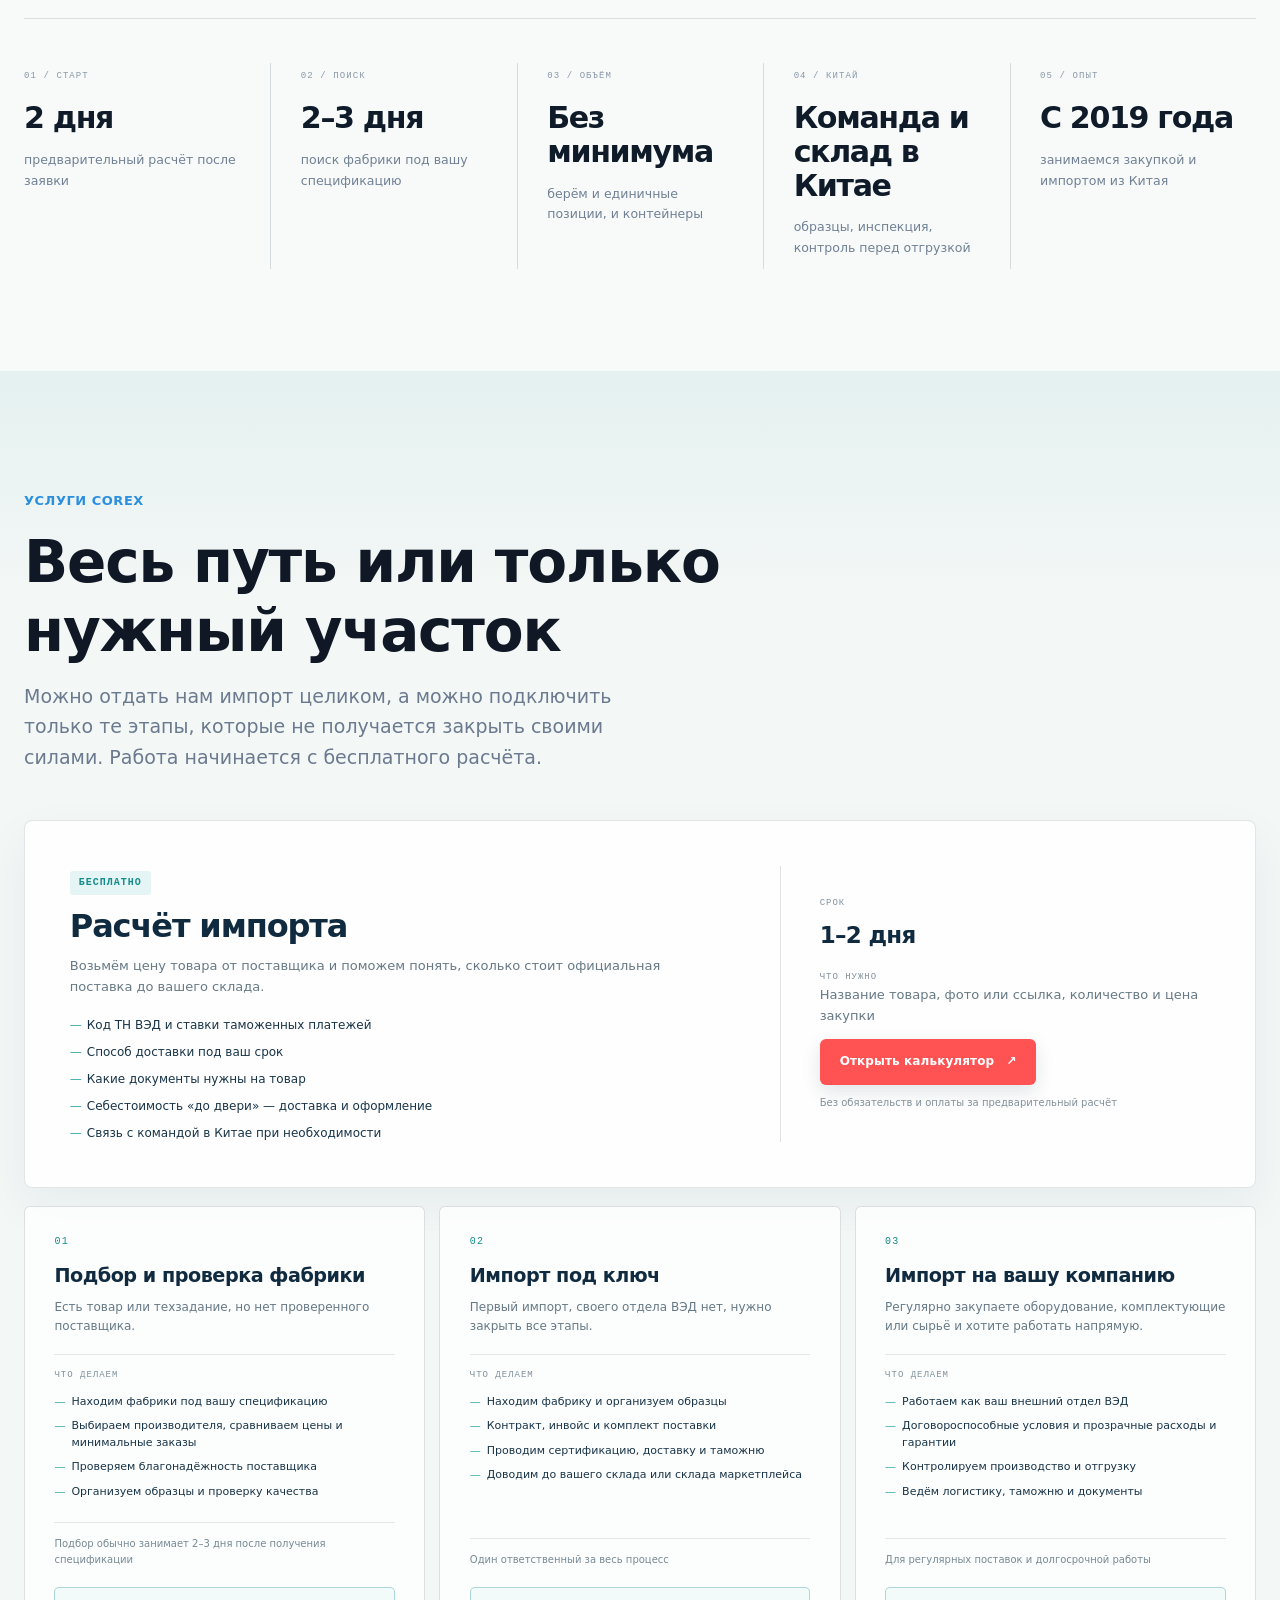
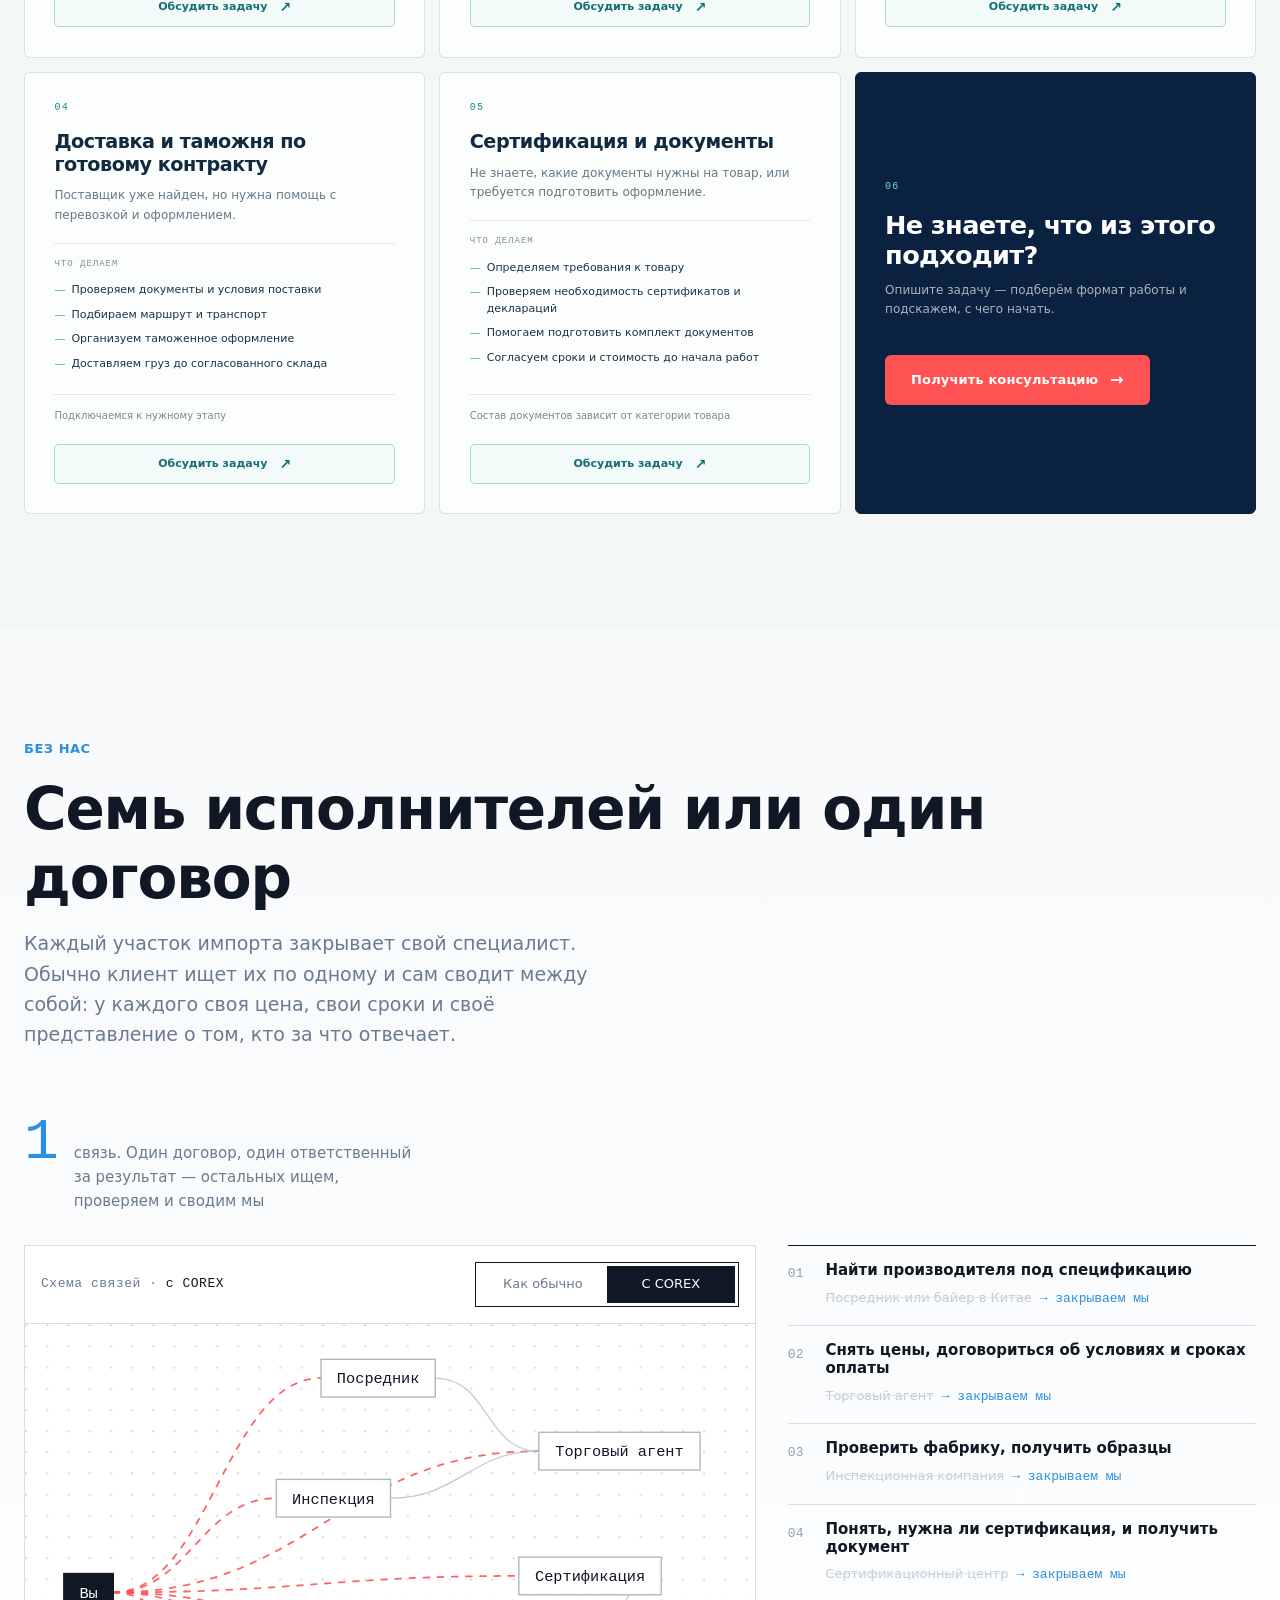
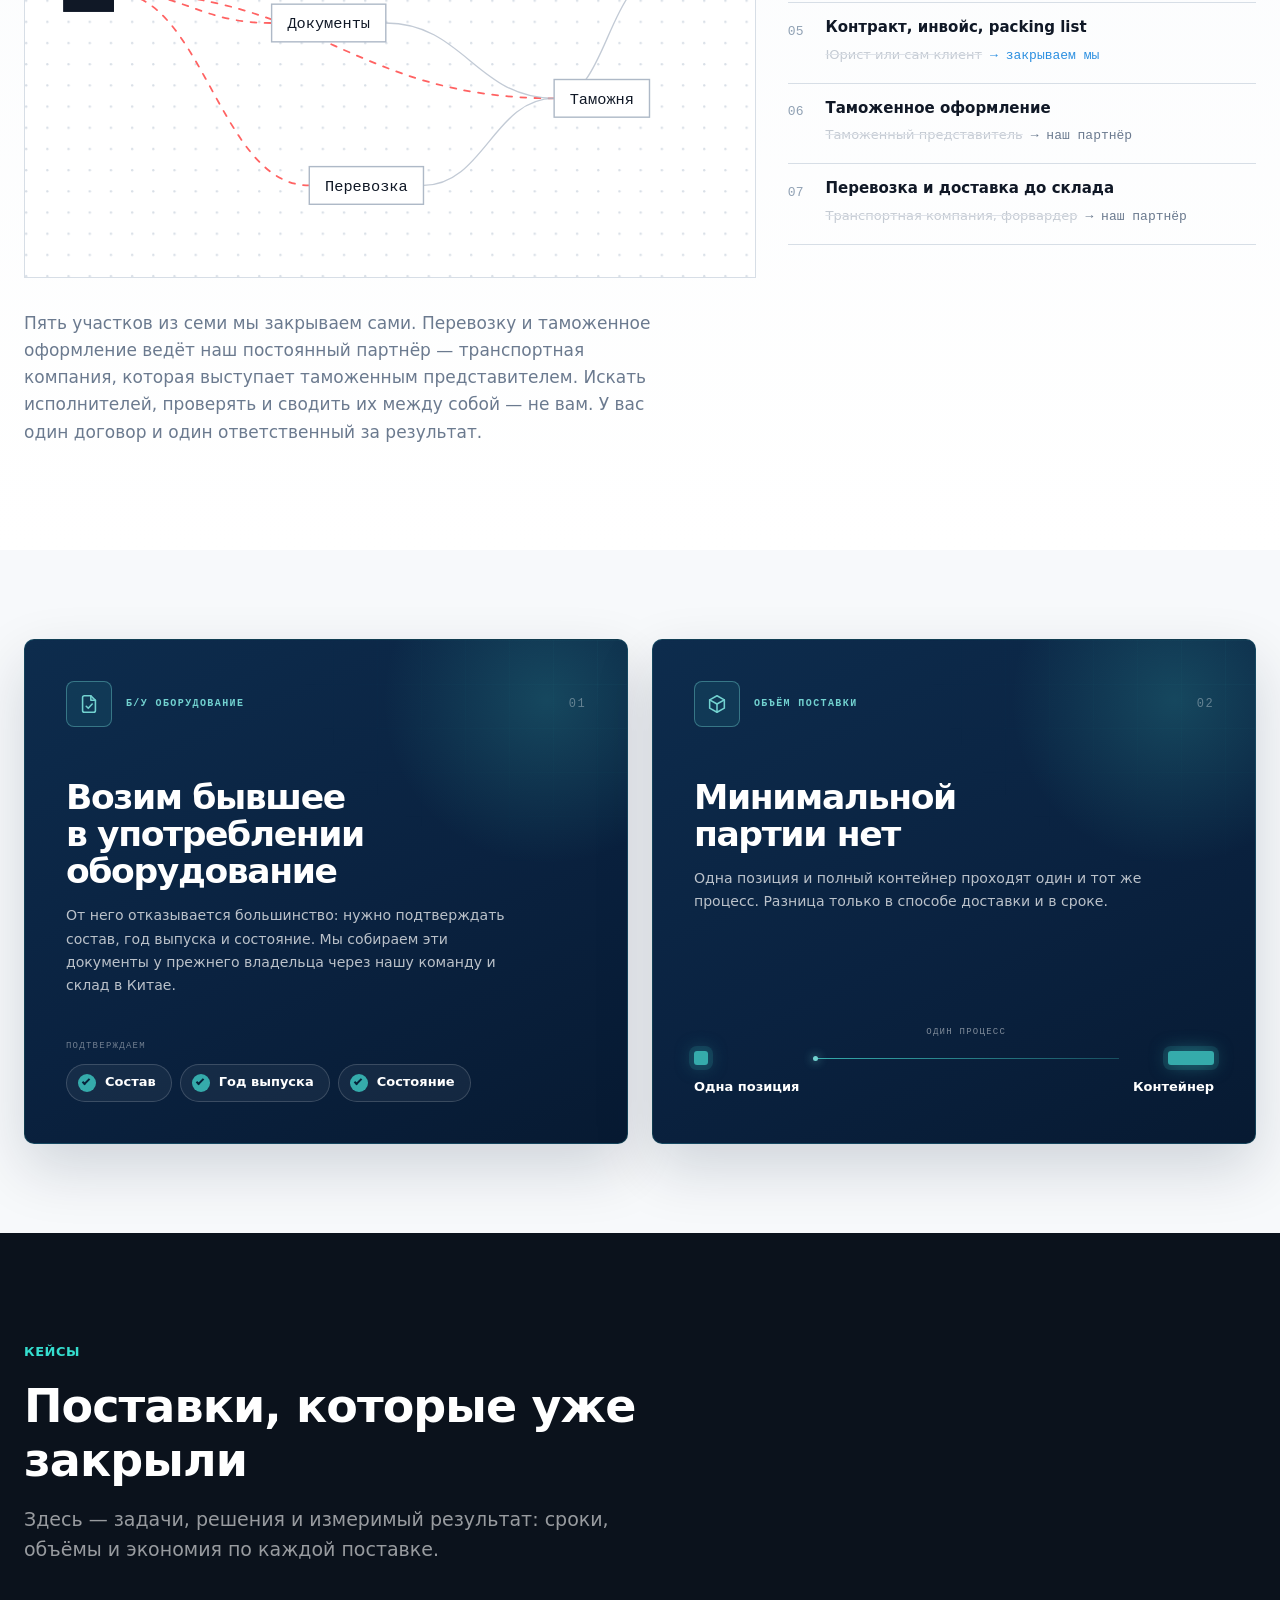
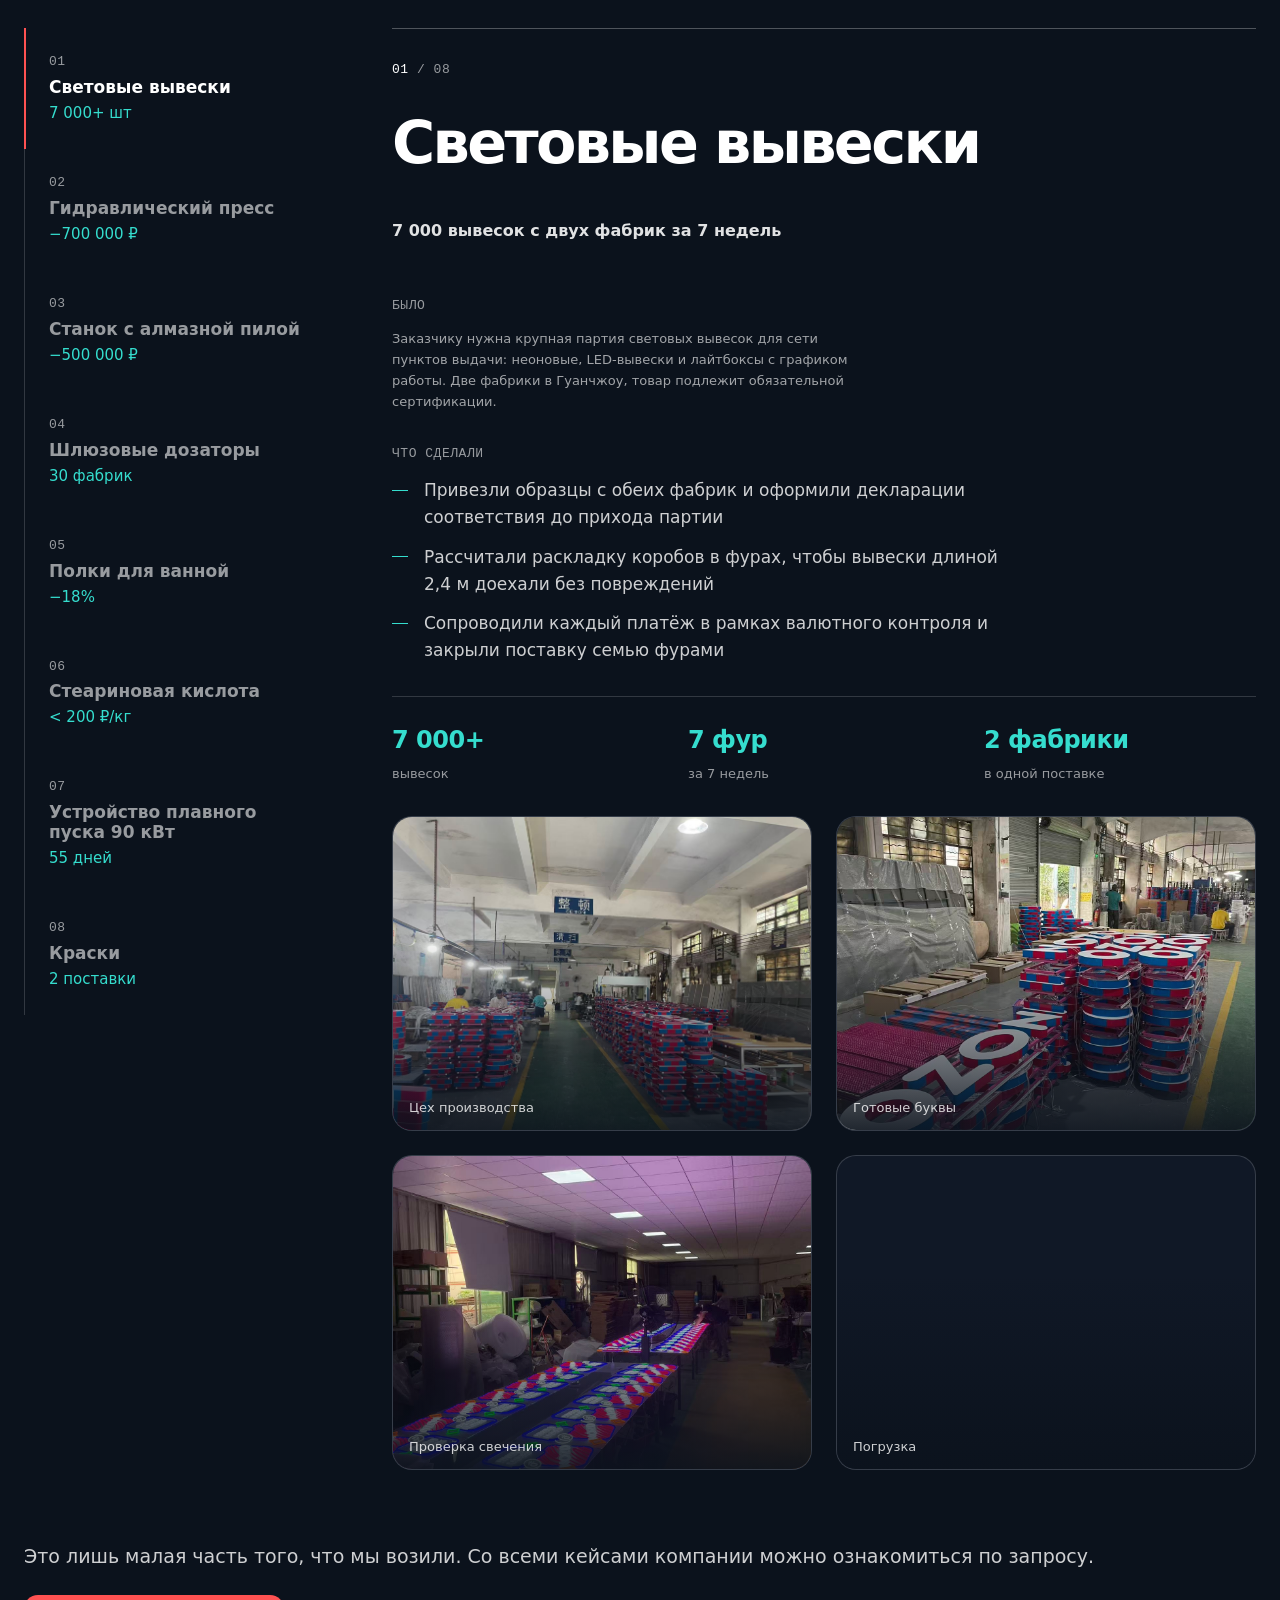
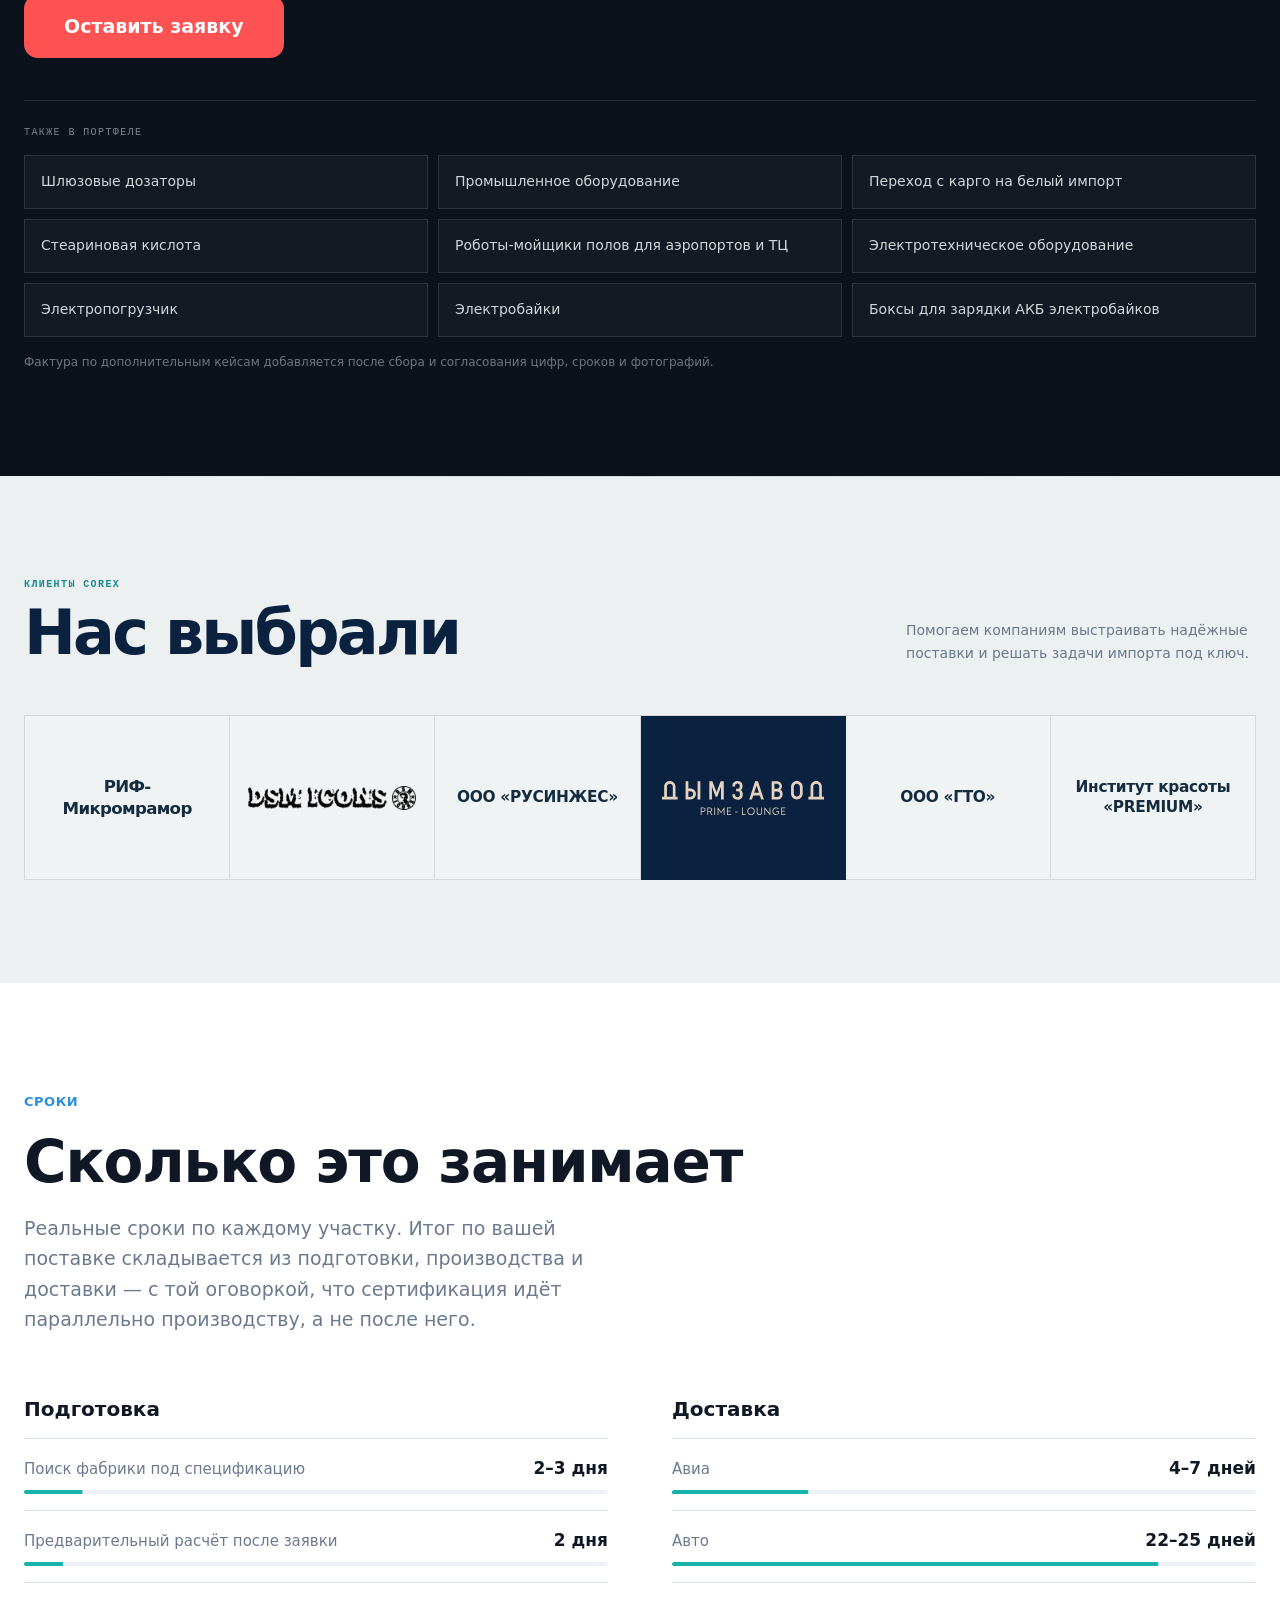
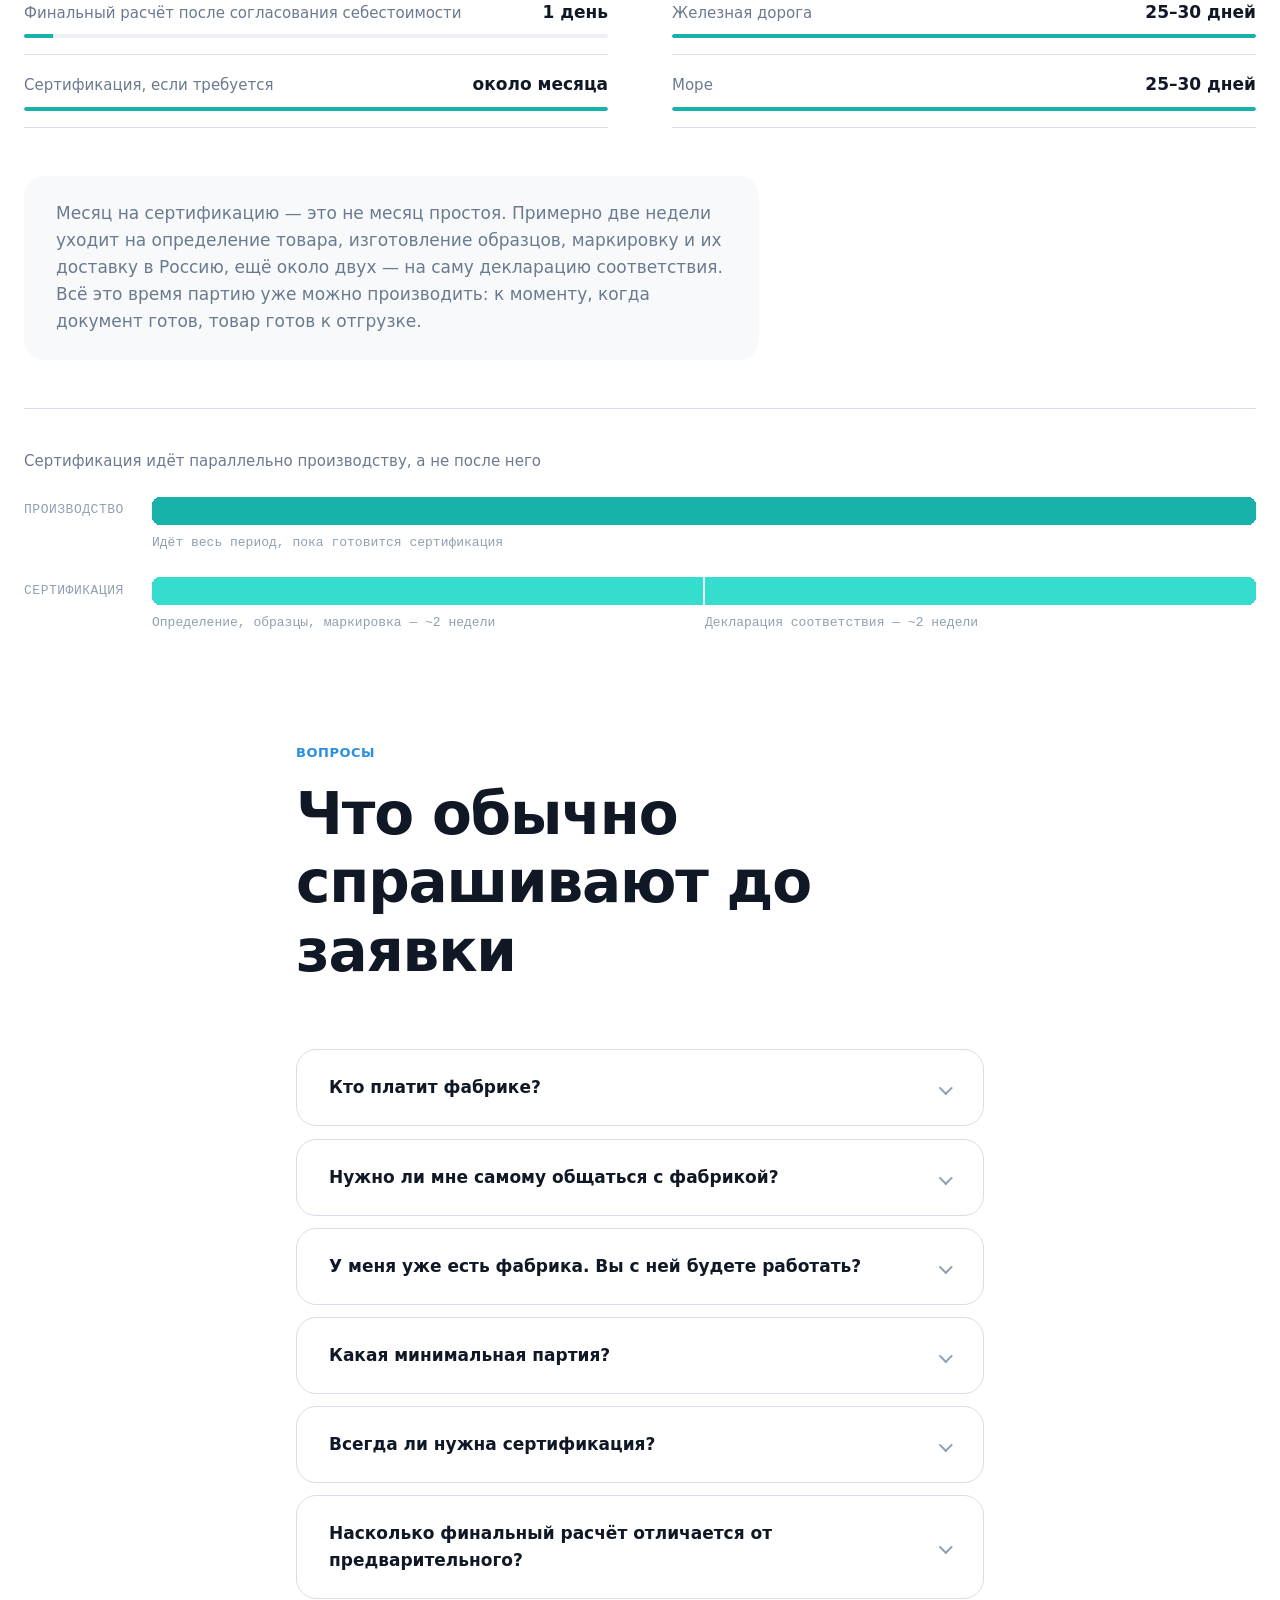
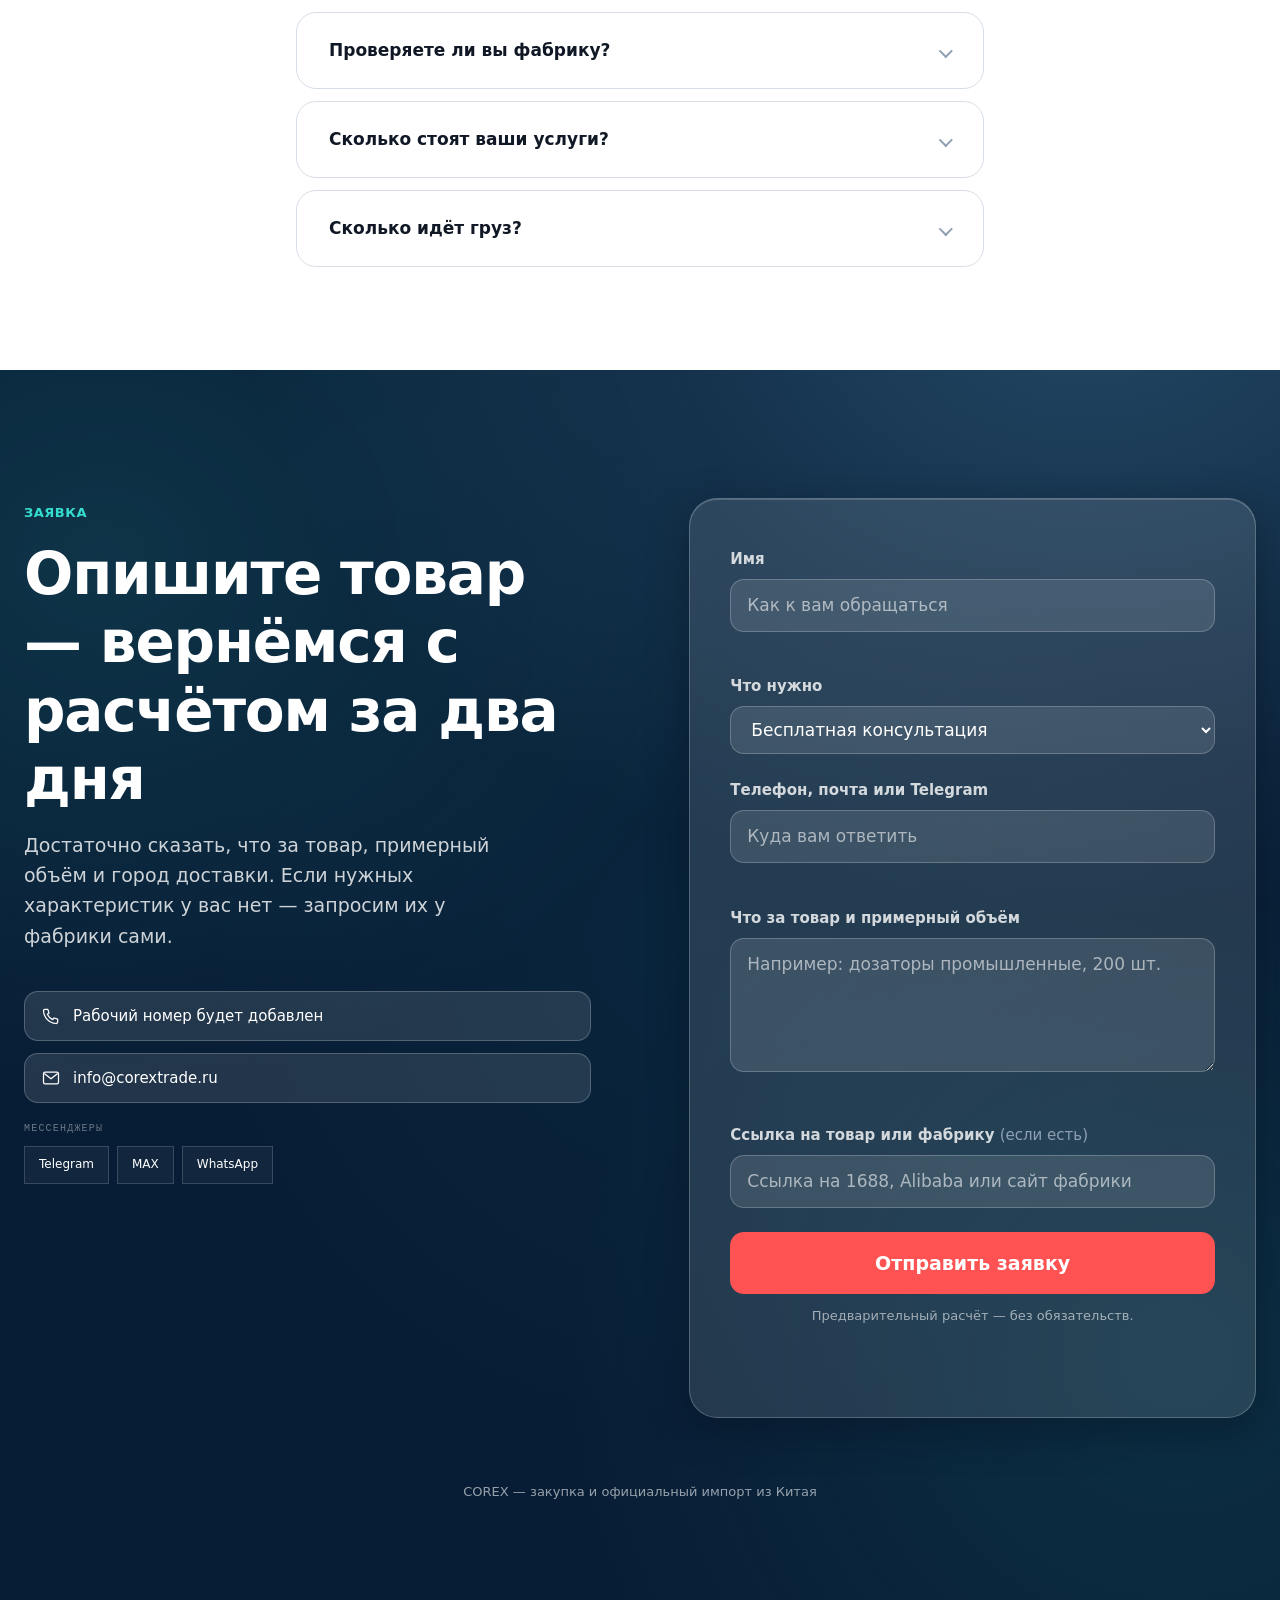
==== commit 439d68c5: "Оптимизация" ====
--- a/index.html
+++ b/index.html
@@ -1282,28 +1282,6 @@
 }
 </style>
 
-<style id="corex-hero-cue">
-/* Круглая акцентная кнопка со стрелкой — на всех экранах и на всех слайдах хиро */
-#hero .hero__scroll-cue,
-#hero:has(.hero__panel--intro.is-active) .hero__scroll-cue{display:grid!important;place-items:center!important;position:absolute!important;left:auto!important;top:auto!important;
-  right:clamp(16px,3vw,44px)!important;bottom:clamp(16px,4vh,40px)!important;width:clamp(54px,4.2vw,66px)!important;height:clamp(54px,4.2vw,66px)!important;margin:0!important;padding:0!important;
-  border:0!important;border-radius:50%!important;background:linear-gradient(135deg,#ff6a68,#ff4f58)!important;color:#fff!important;text-decoration:none;cursor:pointer;z-index:30!important;transform:none!important;
-  box-shadow:0 10px 28px rgba(255,90,95,.45),inset 0 1px 0 rgba(255,255,255,.28);transition:transform .3s cubic-bezier(.2,.7,.2,1),box-shadow .3s ease;-webkit-tap-highlight-color:transparent}
-#hero .hero__scroll-cue:before{content:"";position:absolute;inset:0;border-radius:50%;border:2px solid rgba(255,106,104,.7);animation:cuePulse 2.4s ease-out infinite;pointer-events:none}
-#hero .hero__scroll-cue svg{display:block;width:24px;height:24px;pointer-events:none;animation:cueBounce 1.8s ease-in-out infinite}
-#hero .hero__scroll-cue:hover{transform:translateY(-3px) scale(1.06)!important;box-shadow:0 16px 36px rgba(255,90,95,.55),inset 0 1px 0 rgba(255,255,255,.3)}
-#hero .hero__scroll-cue:active{transform:scale(.96)!important}
-#hero .hero__scroll-cue:focus-visible{outline:3px solid #fff;outline-offset:3px}
-@keyframes cuePulse{0%{transform:scale(1);opacity:.85}100%{transform:scale(1.55);opacity:0}}
-@keyframes cueBounce{0%,100%{transform:translateY(-2px)}50%{transform:translateY(4px)}}
-@media(max-width:900px){
-  #hero .hero__scroll-cue,#hero:has(.hero__panel--intro.is-active) .hero__scroll-cue{right:var(--hx-pad,20px)!important;bottom:calc(12px + env(safe-area-inset-bottom,0px))!important;width:54px!important;height:54px!important}
-}
-/* на первом слайде мобильной версии оставляем место под кнопку */
-@media(max-width:900px) and (min-height:600px){#hero .hx0{padding-bottom:calc(clamp(78px,10svh,96px) + env(safe-area-inset-bottom,0px))!important}}
-@media(max-height:599px){#hero .hero__scroll-cue,#hero:has(.hero__panel--intro.is-active) .hero__scroll-cue{width:44px!important;height:44px!important;bottom:12px!important}#hero .hero__scroll-cue svg{width:20px;height:20px}}
-@media(prefers-reduced-motion:reduce){#hero .hero__scroll-cue:before,#hero .hero__scroll-cue svg{animation:none}}
-</style>
 </head>
 <body>
 <a class="skip-link" href="#main-content">Перейти к основному содержимому</a>
@@ -2426,7 +2404,7 @@
 </script>
 <script id="corex-hero-v2">
 /* Хиро: на каждый шаг уходит ~0,55 экрана прокрутки. Панель выбирается по положению страницы,
-   листание — по одному слайду за жест, с собственной плавной анимацией. */
+   колесо не перехватывается, собственной анимации скролла нет. */
 (function(){
   var hero=document.getElementById('hero'), pin=document.getElementById('hero-pin');
   if(!hero||!pin) return;
@@ -2449,30 +2427,14 @@
 
   /* рейка 01–06, гигантская цифра и сегменты прогресса внутри каждого шага */
   function pad(x){return (x<10?'0':'')+x;}
-  /* Плавная прокрутка с собственной кривой. Пока идёт анимация, ввод колеса/касаний не копится. */
-  var animating=false, rafId=0, reduced=window.matchMedia('(prefers-reduced-motion: reduce)');
-  function ease(t){return t<.5?4*t*t*t:1-Math.pow(-2*t+2,3)/2;}
-  function animateTo(y,dur,done){
-    cancelAnimationFrame(rafId);
-    var start=window.pageYOffset||0, dist=Math.round(y)-start;
-    if(Math.abs(dist)<2||reduced.matches){ window.scrollTo(0,Math.round(y)); animating=false; if(done) done(); return; }
-    var t0=null; animating=true;
-    function frame(ts){
-      if(t0===null) t0=ts;
-      var p=Math.min(1,(ts-t0)/dur);
-      window.scrollTo(0,start+dist*ease(p));
-      if(p<1){ rafId=requestAnimationFrame(frame); }
-      else { animating=false; if(done) done(); }
+  function go(k){
+    if(mq.matches){
+      var y=hero.getBoundingClientRect().top+(window.pageYOffset||0)+k*K*window.innerHeight;
+      window.scrollTo({top:Math.round(y),behavior:'smooth'});
+    } else {
+      panels[k].scrollIntoView({behavior:'smooth',block:'start'});
     }
-    rafId=requestAnimationFrame(frame);
-  }
-  function heroTop(){ return hero.getBoundingClientRect().top+(window.pageYOffset||0); }
-  function go(k){
-    var from=Math.max(0,Math.min(n-1,Math.round((-hero.getBoundingClientRect().top)/(K*window.innerHeight))));
-    var dur=Math.min(1300,780+Math.abs(k-from)*130);
-    animateTo(heroTop()+k*K*window.innerHeight,dur);
-  }
-
+  }
   var total=n-1;
   panels.forEach(function(p,i){
     if(i===0) return;
@@ -2521,92 +2483,54 @@
   window.addEventListener('resize',queue);
   if(mq.addEventListener) mq.addEventListener('change',queue);
 
-  /* ===== Листание хиро: один слайд за жест (колесо, тачпад, свайп, клавиши) =====
-     Сильный рывок или инерция не перескакивают через слайды. У краёв хиро страница
-     прокручивается обычным образом. */
-  var root=document.documentElement;
-  var lock=false, lastWheel=0, lastAbs=0;
-  function curIndex(){ return Math.max(0,Math.min(n-1,Math.round((-hero.getBoundingClientRect().top)/(K*window.innerHeight)))); }
-  function pinned(){ var r=hero.getBoundingClientRect(); return r.top<=2&&r.bottom>=window.innerHeight-2; }
-  function blocked(t){
-    if(root.classList.contains('calc-open')||root.classList.contains('menu-open')) return true;
-    return !!(t&&t.closest&&t.closest('[data-lenis-prevent]'));
-  }
-  function onWheel(e){
-    if(e.ctrlKey||e.metaKey||!e.deltaY||blocked(e.target)) return;
-    if(!pinned()&&!animating) return;
-    var now=e.timeStamp||performance.now(), ad=Math.abs(e.deltaY)*(e.deltaMode===1?16:1), gap=now-lastWheel;
-    lastWheel=now;
-    if(animating){ e.preventDefault(); e.stopImmediatePropagation(); lastAbs=ad; return; }
-    if(lock){
-      /* новый жест — это пауза или заметный всплеск дельты после затухания инерции */
-      if(gap>=140||(ad>lastAbs*1.6&&ad>=30)) lock=false;
-      else { e.preventDefault(); e.stopImmediatePropagation(); lastAbs=ad; return; }
+  /* Колесо листает по одному экрану за жест. Большие delta trackpad/mouse
+     не могут перескочить через один или несколько шагов. У края hero колесо
+     снова прокручивает страницу естественно. */
+  var wheelLocked=false, wheelUnlockTimer=0, wheelLockStarted=0, wheelLastAt=0;
+  function scheduleWheelUnlock(){
+    window.clearTimeout(wheelUnlockTimer);
+    var wait=Math.max(180,wheelLockStarted+650-Date.now(),wheelLastAt+180-Date.now());
+    wheelUnlockTimer=window.setTimeout(function(){
+      var now=Date.now();
+      if(now-wheelLastAt<180||now-wheelLockStarted<650){scheduleWheelUnlock();return;}
+      wheelLocked=false;
+    },wait);
+  }
+  function handleHeroWheel(e){
+    if(e.ctrlKey||e.metaKey||!e.deltaY) return;
+    var bounds=hero.getBoundingClientRect();
+    if(bounds.top>2||bounds.bottom<window.innerHeight-2) return;
+    if(wheelLocked){
+      e.preventDefault();
+      wheelLastAt=Date.now();
+      scheduleWheelUnlock();
+      return;
     }
-    lastAbs=ad;
-    var t=curIndex()+(e.deltaY>0?1:-1);
-    if(t<0||t>=n) return;                    /* край хиро — обычная прокрутка страницы */
-    e.preventDefault(); e.stopImmediatePropagation();
-    lock=true; go(t);
-  }
-  window.addEventListener('wheel',onWheel,{passive:false,capture:true});
-
-  /* свайп на телефоне: один слайд на жест */
-  var tY=0,tX=0,tOn=false,tDir=0,tIntercept=false,tDone=false;
-  window.addEventListener('touchstart',function(e){
-    tOn=false; tDone=false;
-    if(e.touches.length!==1||blocked(e.target)) return;
-    if(!pinned()&&!animating) return;
-    tOn=true; tY=e.touches[0].clientY; tX=e.touches[0].clientX; tDir=0; tIntercept=false;
-  },{passive:true});
-  window.addEventListener('touchmove',function(e){
-    if(!tOn||e.touches.length!==1) return;
-    var dy=tY-e.touches[0].clientY, dx=tX-e.touches[0].clientX;
-    if(animating){ if(e.cancelable) e.preventDefault(); return; }
-    if(!tDir){
-      if(Math.abs(dy)<2||Math.abs(dx)>Math.abs(dy)*1.3) return;
-      tDir=dy>0?1:-1;
-      var t=curIndex()+tDir;
-      tIntercept=(t>=0&&t<n)||lock;
-    }
-    if(!tIntercept) return;
-    if(e.cancelable) e.preventDefault();
-    if(!tDone&&Math.abs(dy)>34){
-      var t2=curIndex()+tDir;
-      if(t2>=0&&t2<n){ tDone=true; lock=true; go(t2); }
-    }
-  },{passive:false});
-  window.addEventListener('touchend',function(){ tOn=false; lock=false; },{passive:true});
-  window.addEventListener('touchcancel',function(){ tOn=false; lock=false; },{passive:true});
-
-  /* клавиши: стрелки, PageUp/PageDown, пробел */
-  window.addEventListener('keydown',function(e){
-    if(e.defaultPrevented||e.altKey||e.ctrlKey||e.metaKey||blocked(e.target)) return;
-    var tg=e.target&&e.target.tagName;
-    if(/^(INPUT|TEXTAREA|SELECT|BUTTON|SUMMARY)$/.test(tg)||(e.target&&e.target.isContentEditable)) return;
-    var dir=0;
-    if(e.key==='ArrowDown'||e.key==='PageDown'||(e.key===' '&&!e.shiftKey)) dir=1;
-    else if(e.key==='ArrowUp'||e.key==='PageUp'||(e.key===' '&&e.shiftKey)) dir=-1;
-    if(!dir||(!pinned()&&!animating)) return;
-    if(animating){ e.preventDefault(); return; }
-    var t=curIndex()+dir; if(t<0||t>=n) return;
-    e.preventDefault(); go(t);
-  });
-
-  /* круглая кнопка со стрелкой: плавно переносит к следующему блоку после хиро */
+    var pos=(-bounds.top)/(K*window.innerHeight);
+    var current=Math.max(0,Math.min(n-1,Math.round(pos)));
+    var direction=e.deltaY>0?1:-1;
+    var target=current+direction;
+    /* В самом конце хиро не блокируем скролл к следующему разделу и обратно. */
+    if(target<0||target>=n) return;
+    e.preventDefault();
+    wheelLocked=true;
+    wheelLockStarted=wheelLastAt=Date.now();
+    go(target);
+    scheduleWheelUnlock();
+  }
+  window.addEventListener('wheel',handleHeroWheel,{passive:false});
   var nextCue=document.getElementById('hero-scroll-cue');
   var nextBlock=document.getElementById('facts');
   if(nextCue&&nextBlock){
     nextCue.addEventListener('click',function(e){
       e.preventDefault();
-      lock=true; lastWheel=(window.event&&window.event.timeStamp)||performance.now();
-      var y=nextBlock.getBoundingClientRect().top+(window.pageYOffset||0);
-      var dist=Math.abs(y-(window.pageYOffset||0));
-      animateTo(y,Math.min(1400,700+dist/window.innerHeight*180));
-      if(location.hash!=='#facts'){ try{history.pushState(null,'','#facts');}catch(err){} }
+      var reduced=window.matchMedia('(prefers-reduced-motion: reduce)').matches;
+      nextBlock.scrollIntoView({behavior:reduced?'auto':'smooth',block:'start'});
+      if(location.hash!=='#facts'){
+        try{history.pushState(null,'','#facts');}catch(err){}
+      }
     });
   }
-
   update();
 })();
 </script>
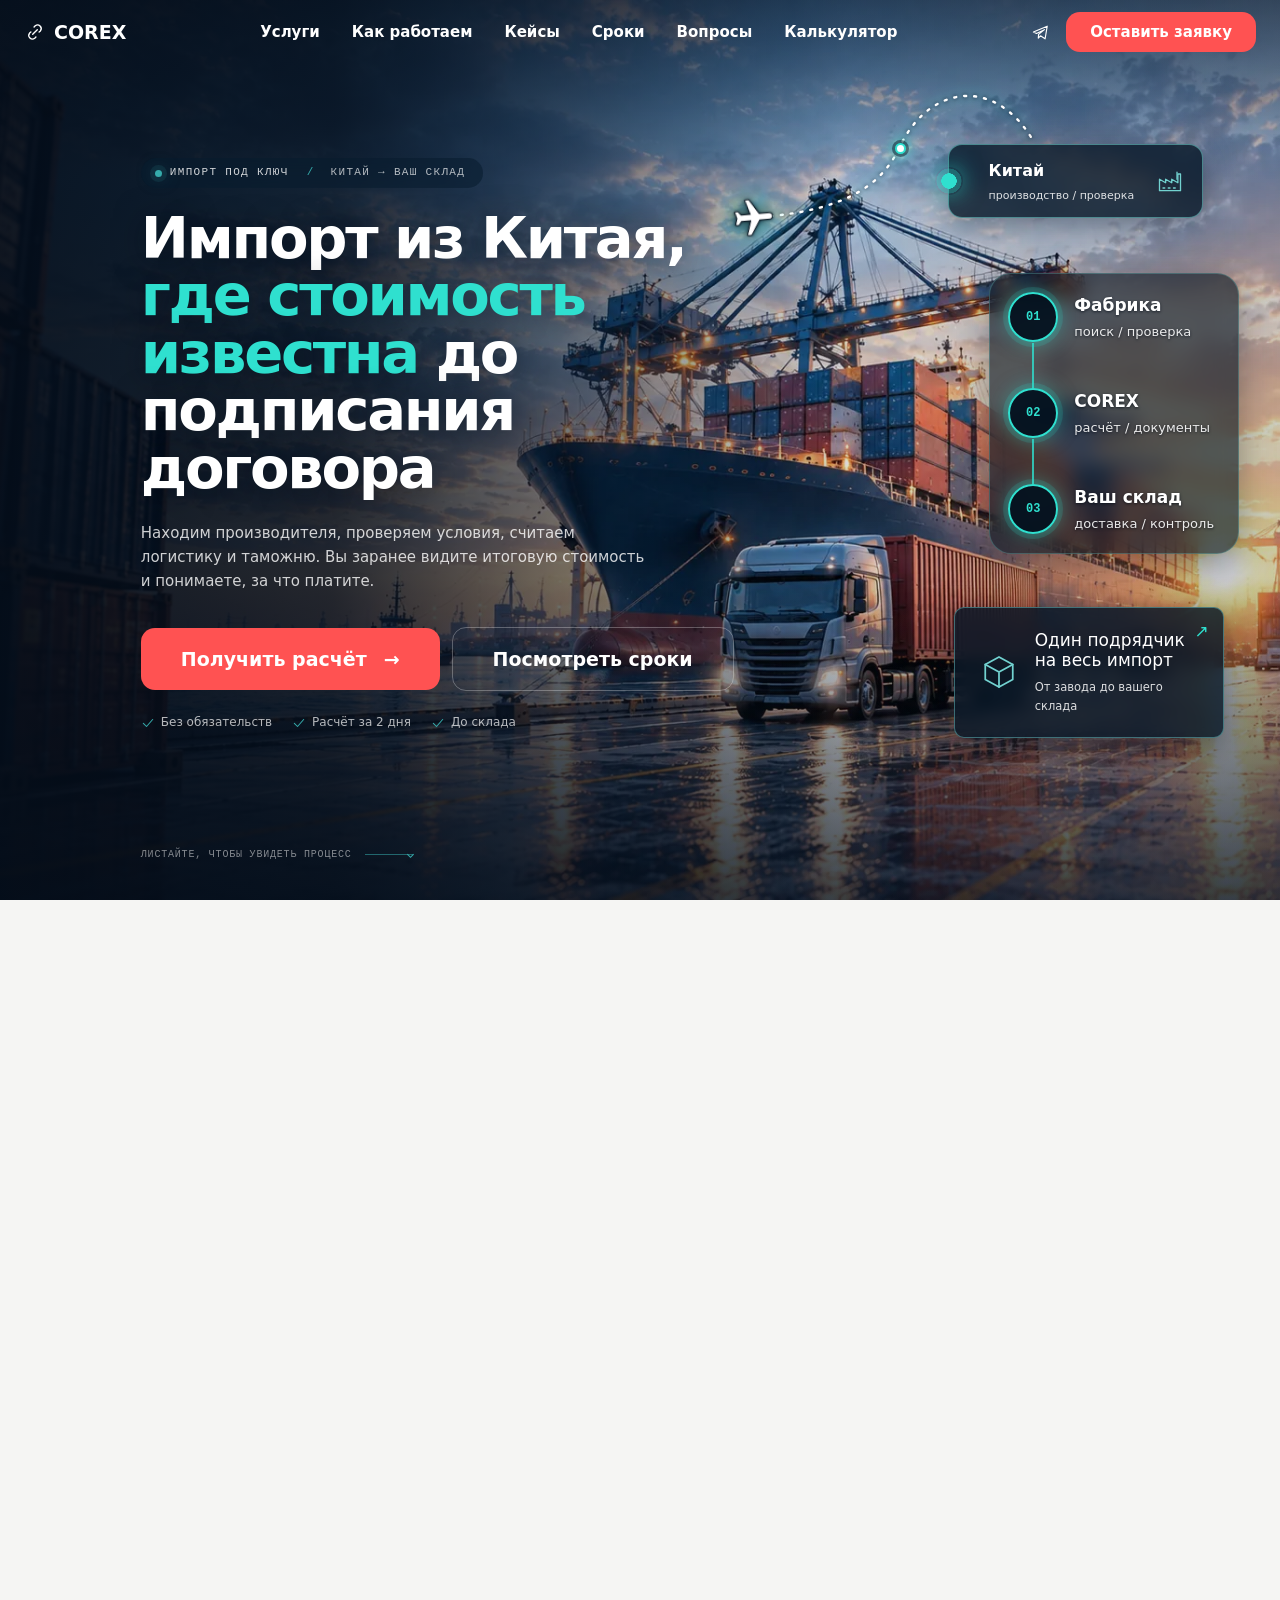
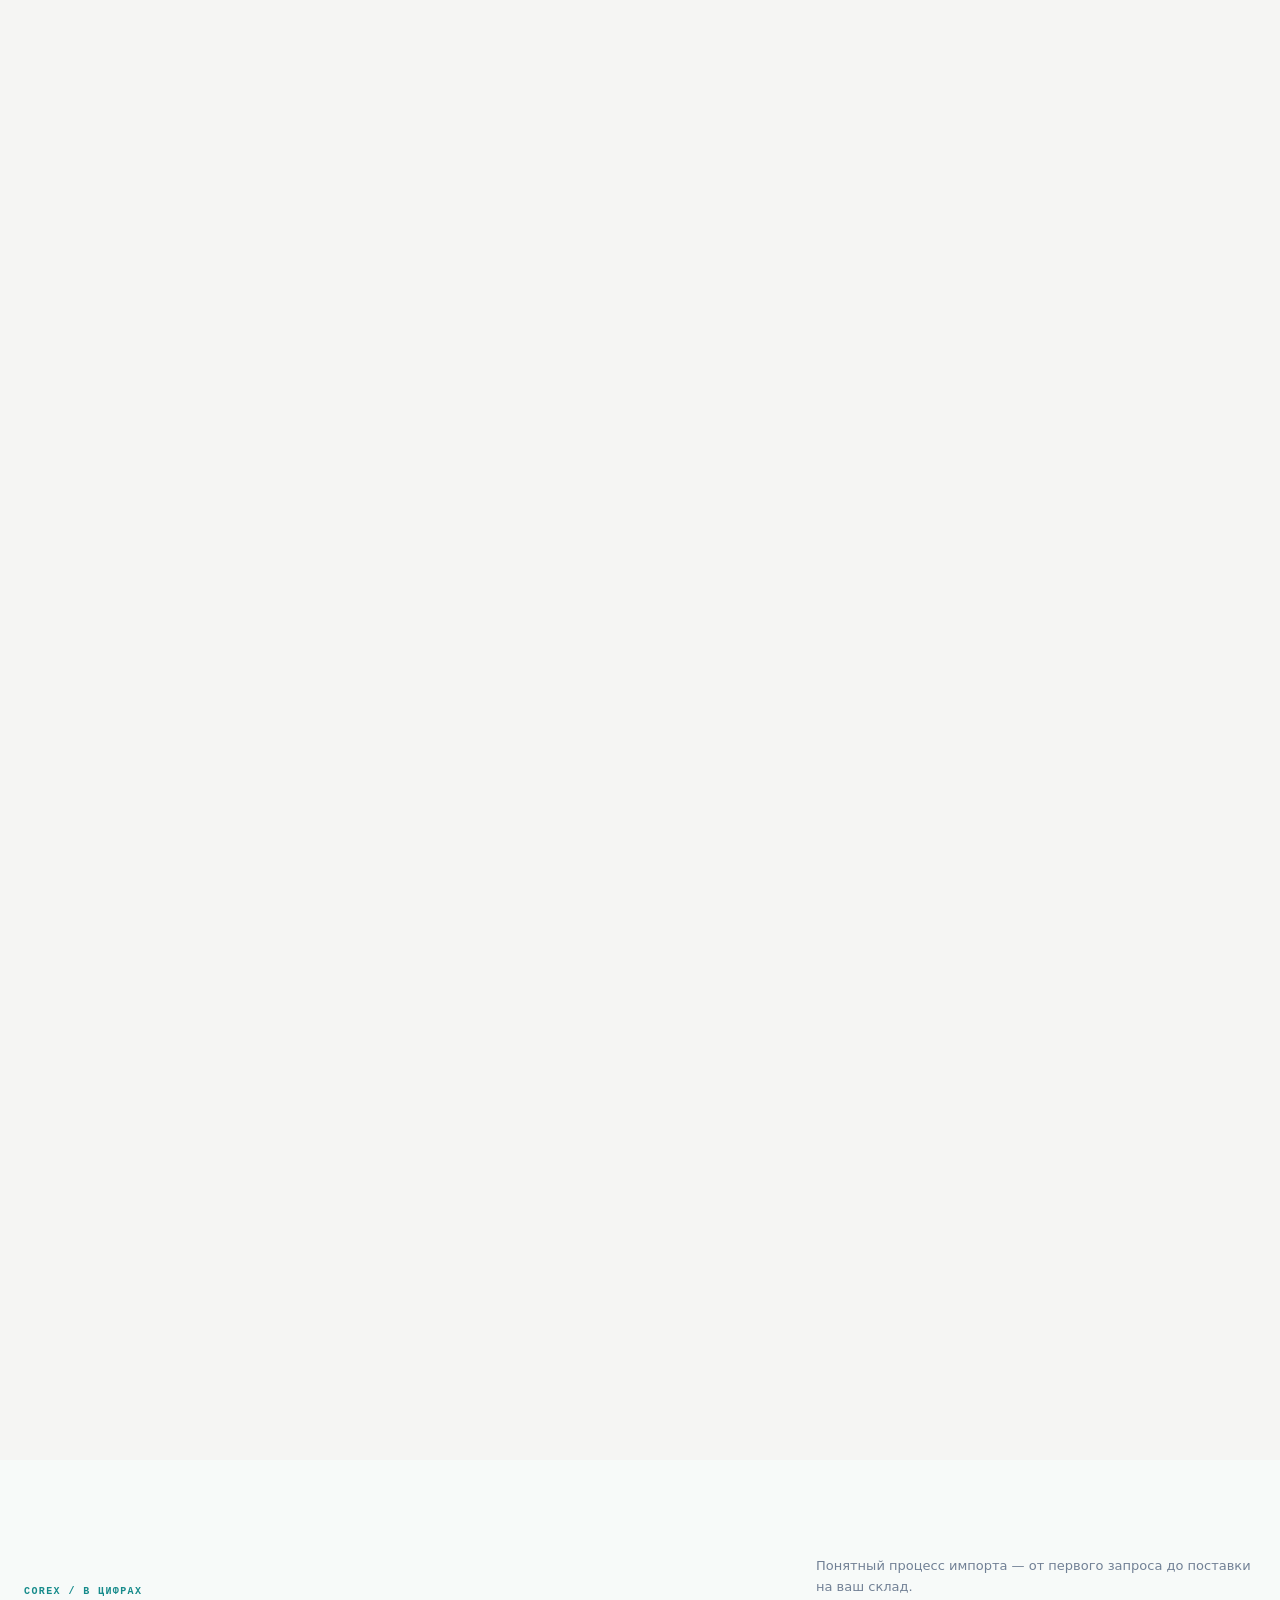
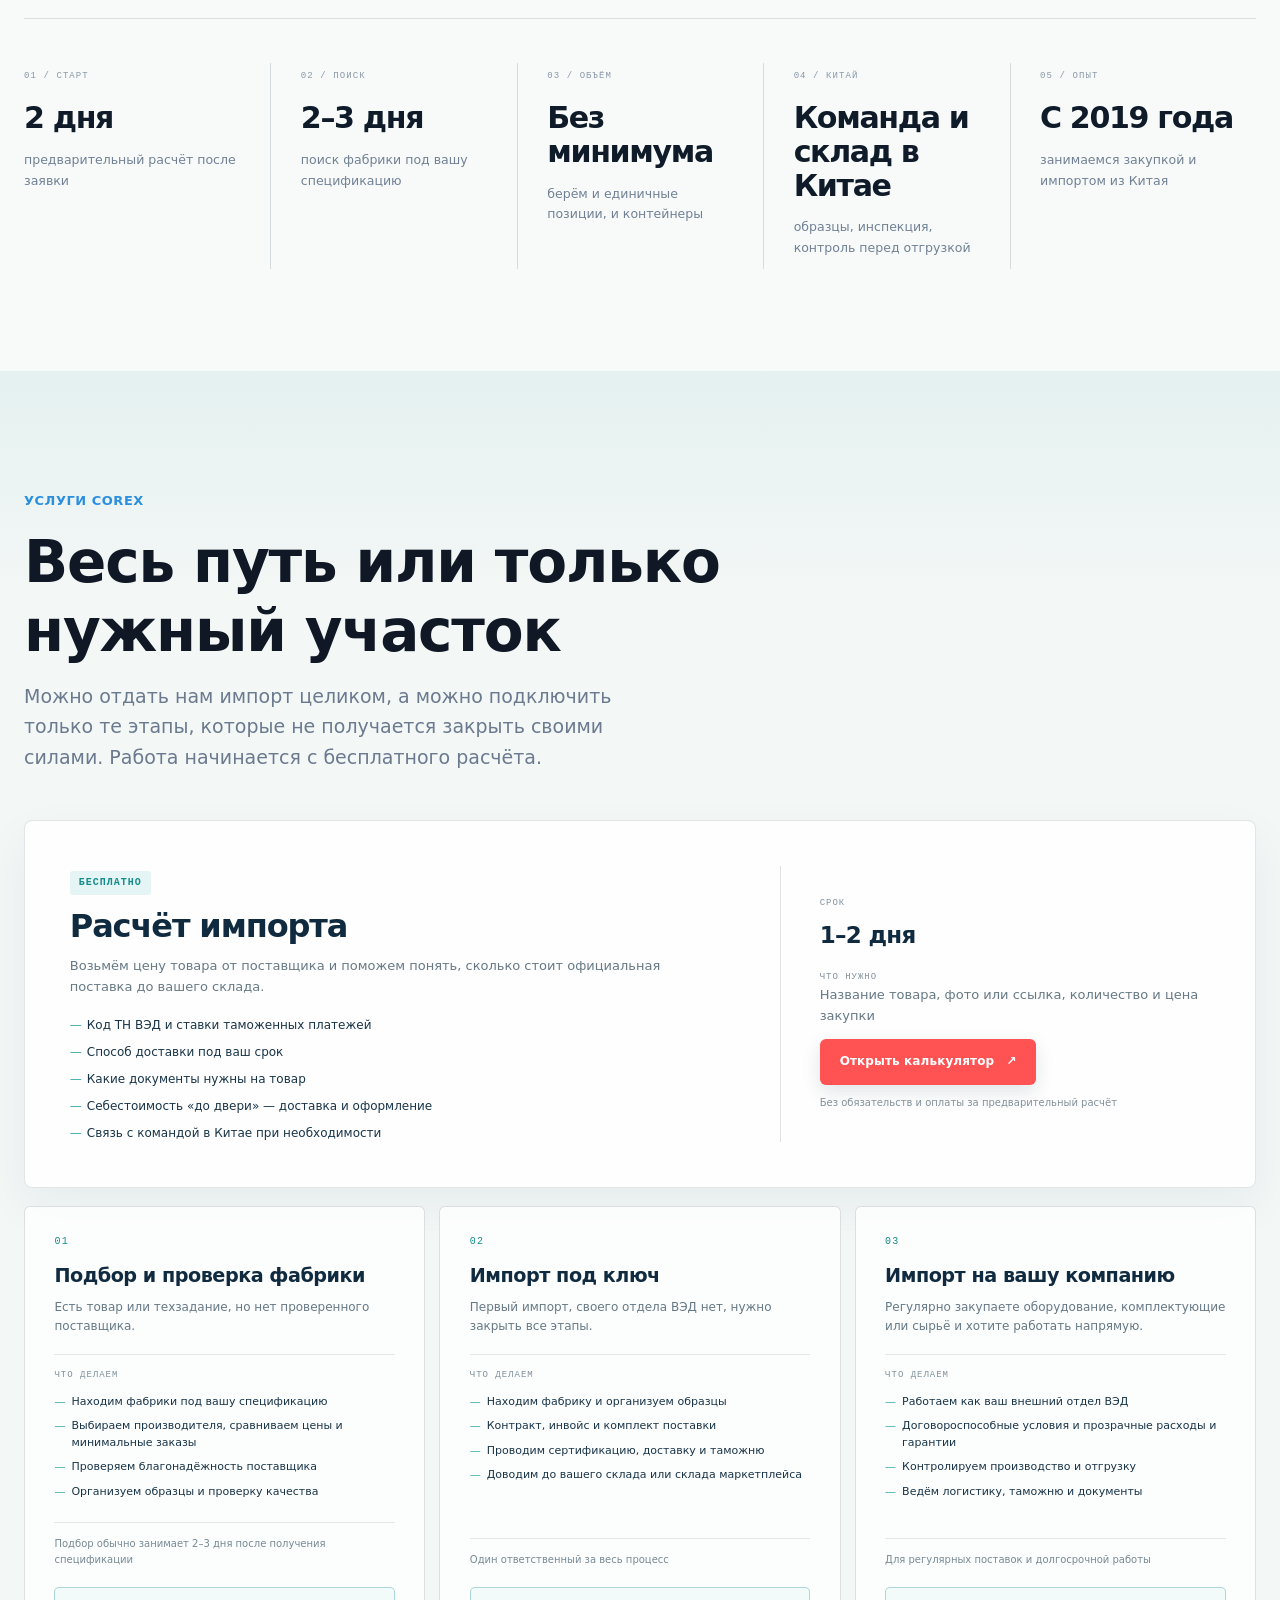
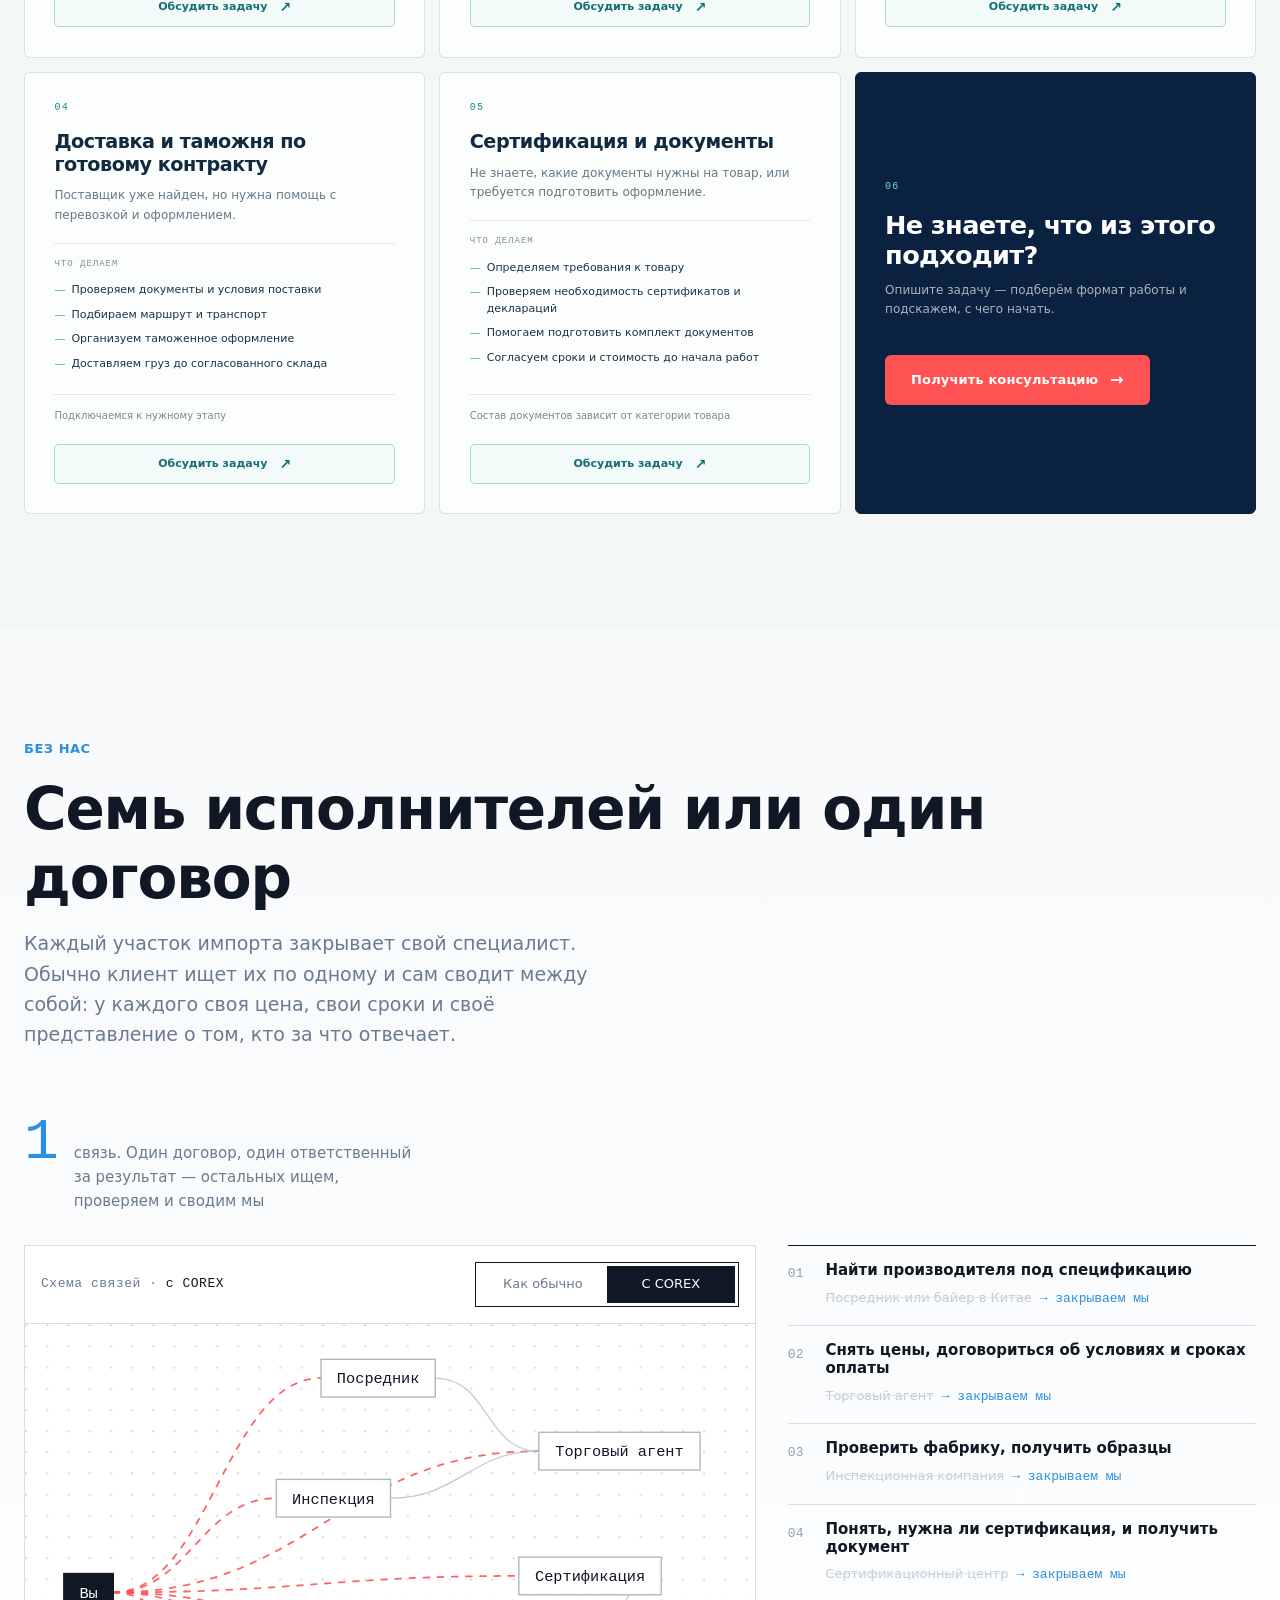
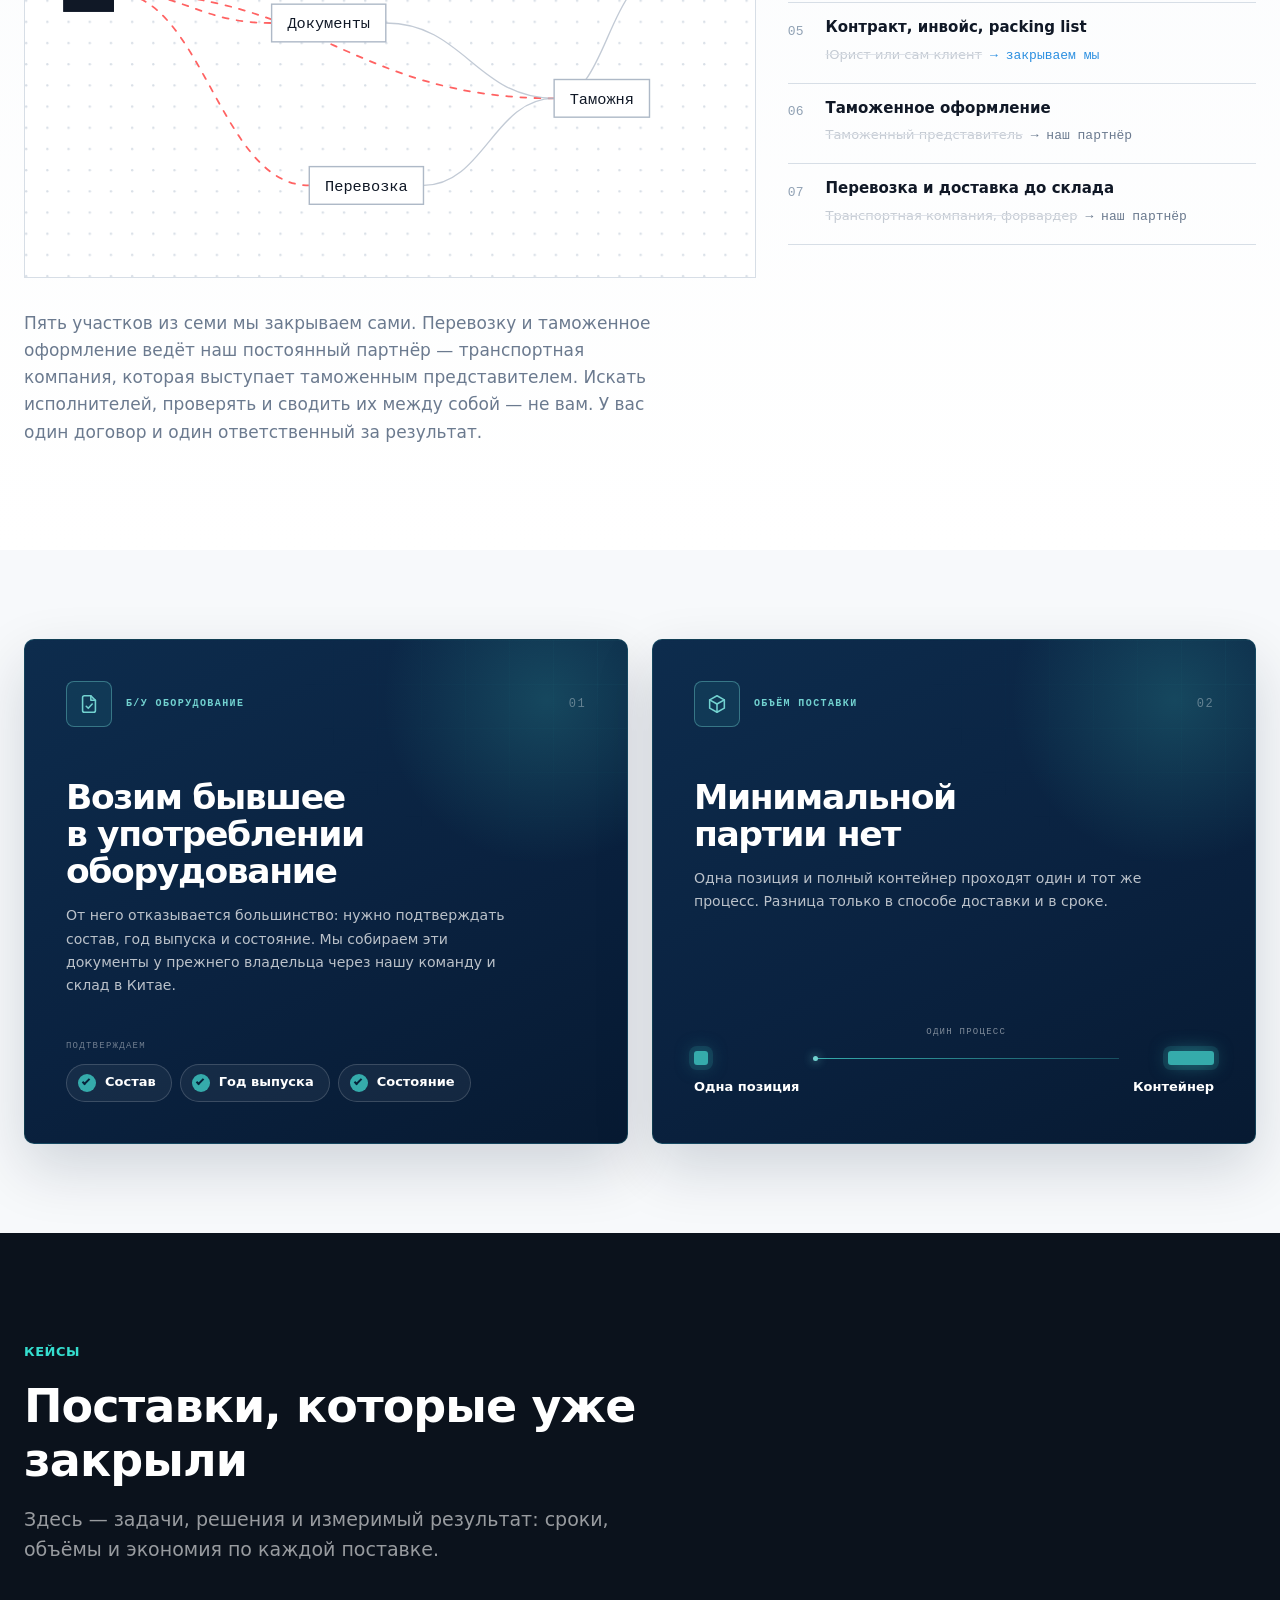
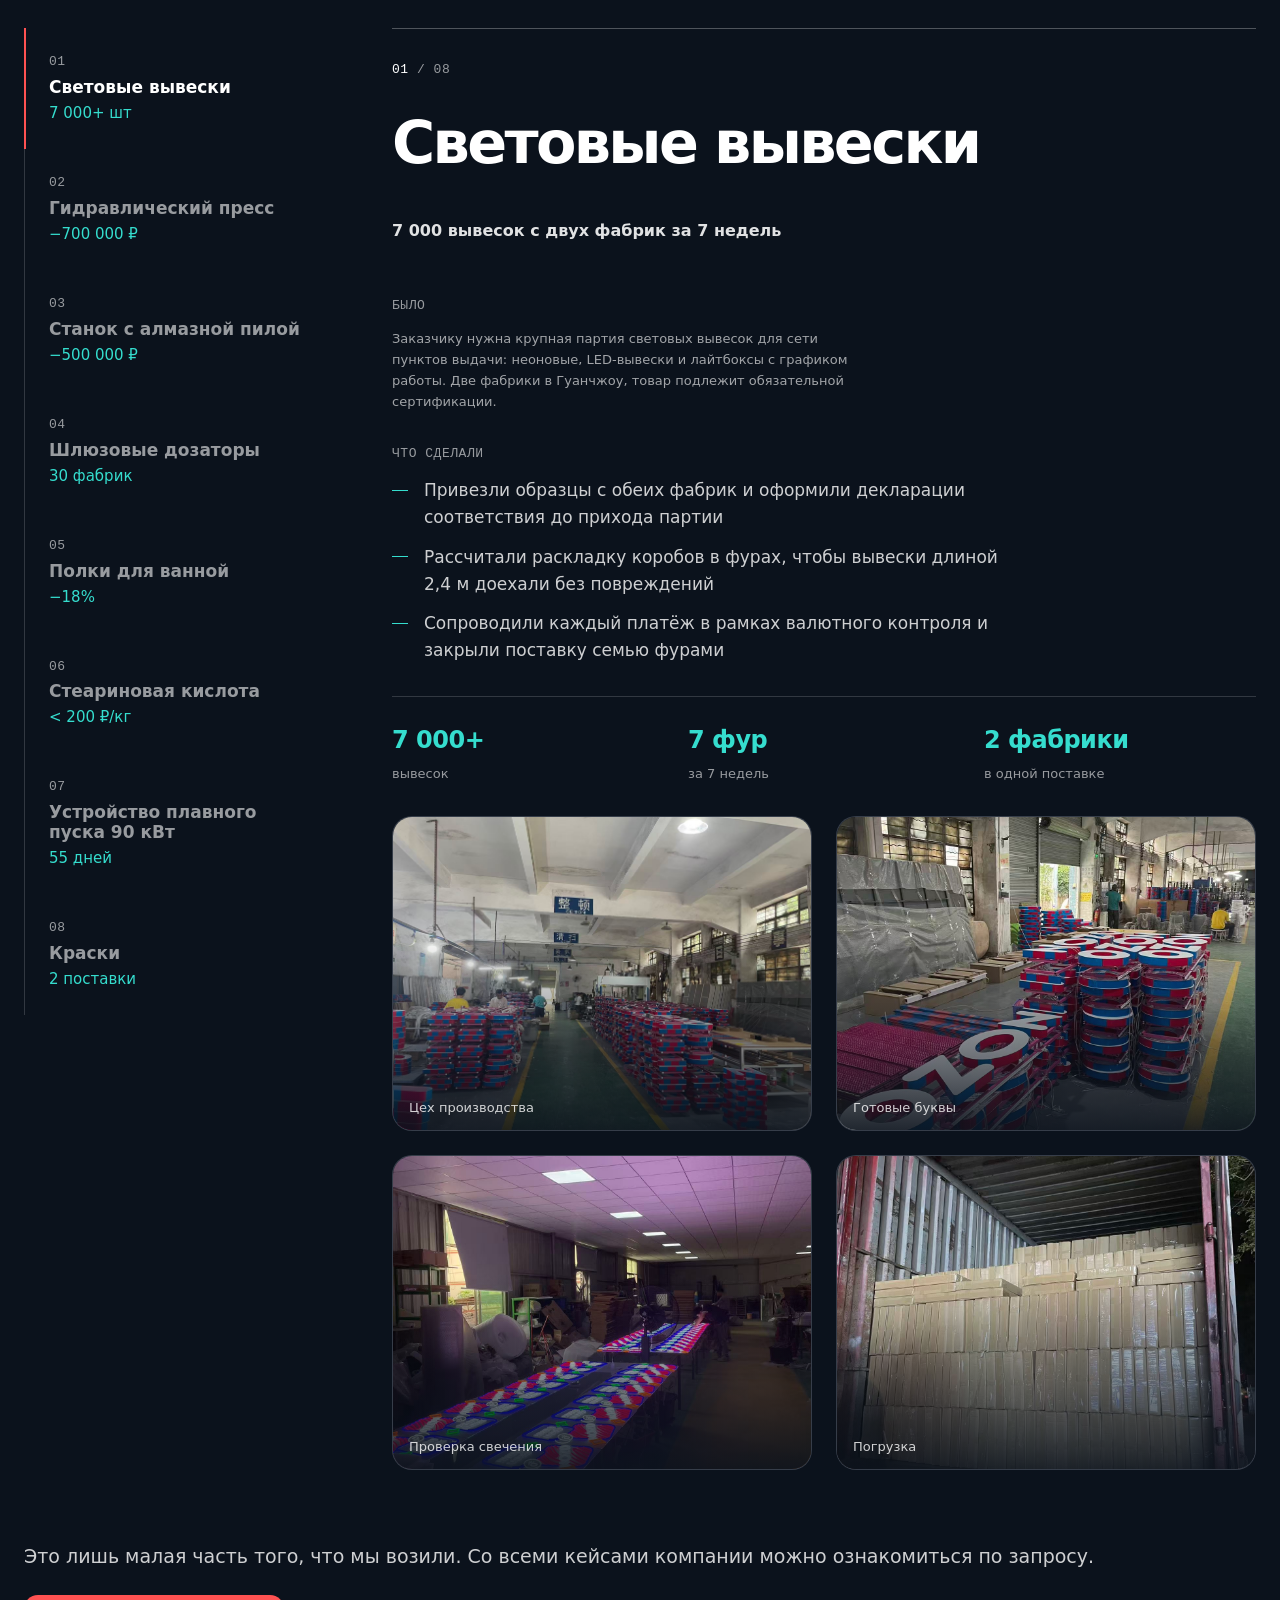
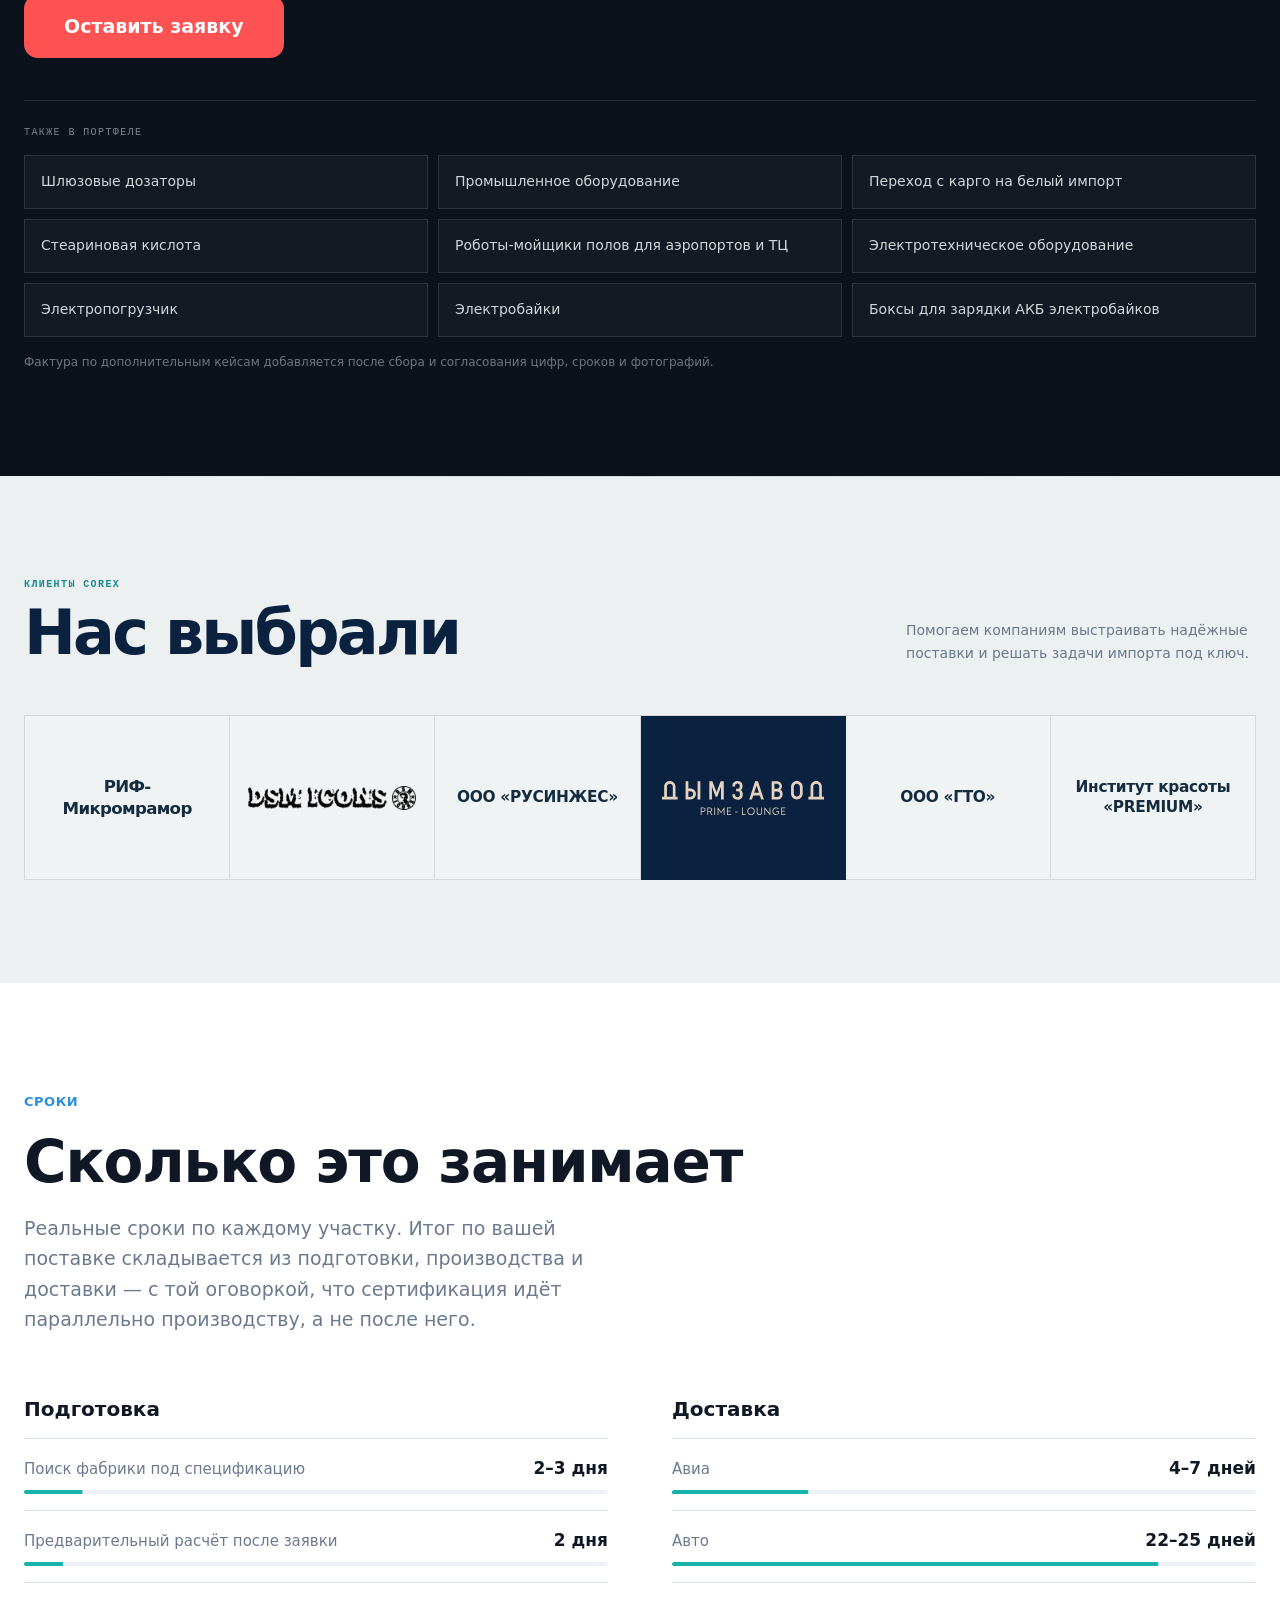
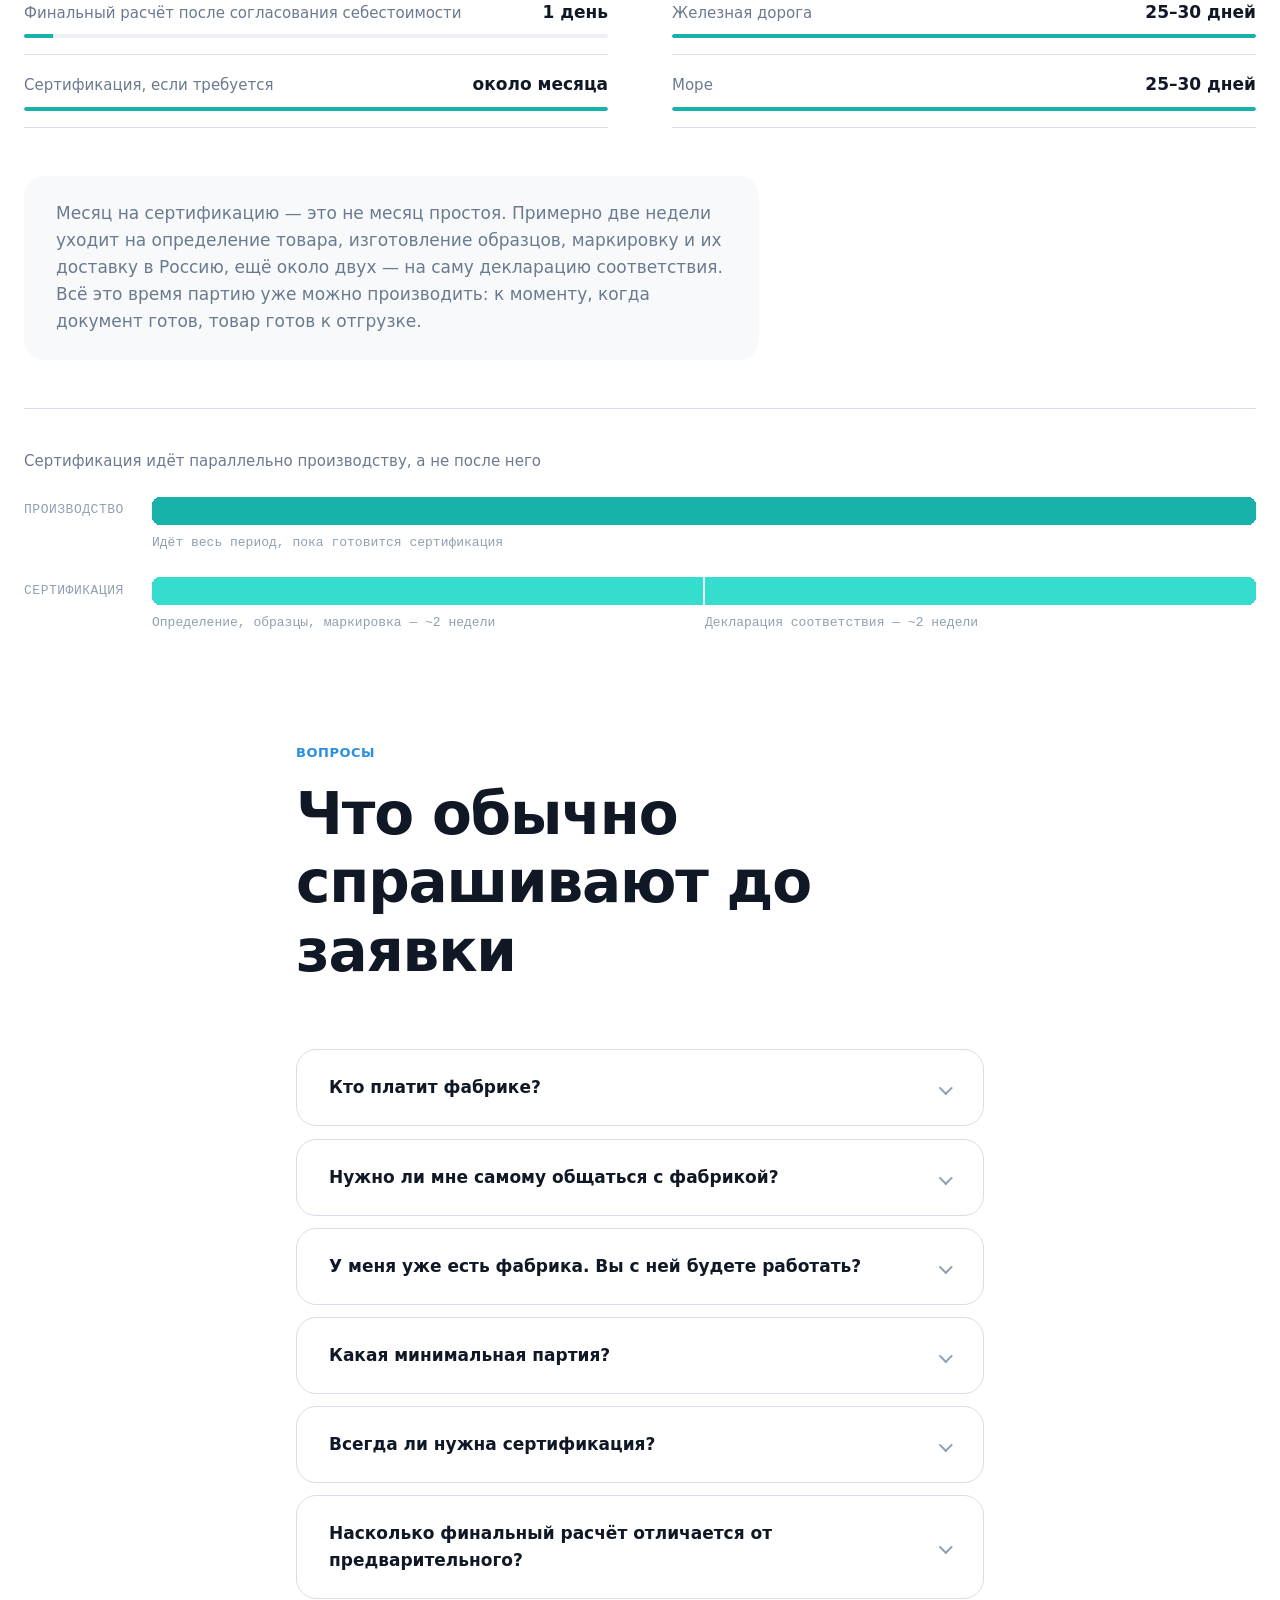
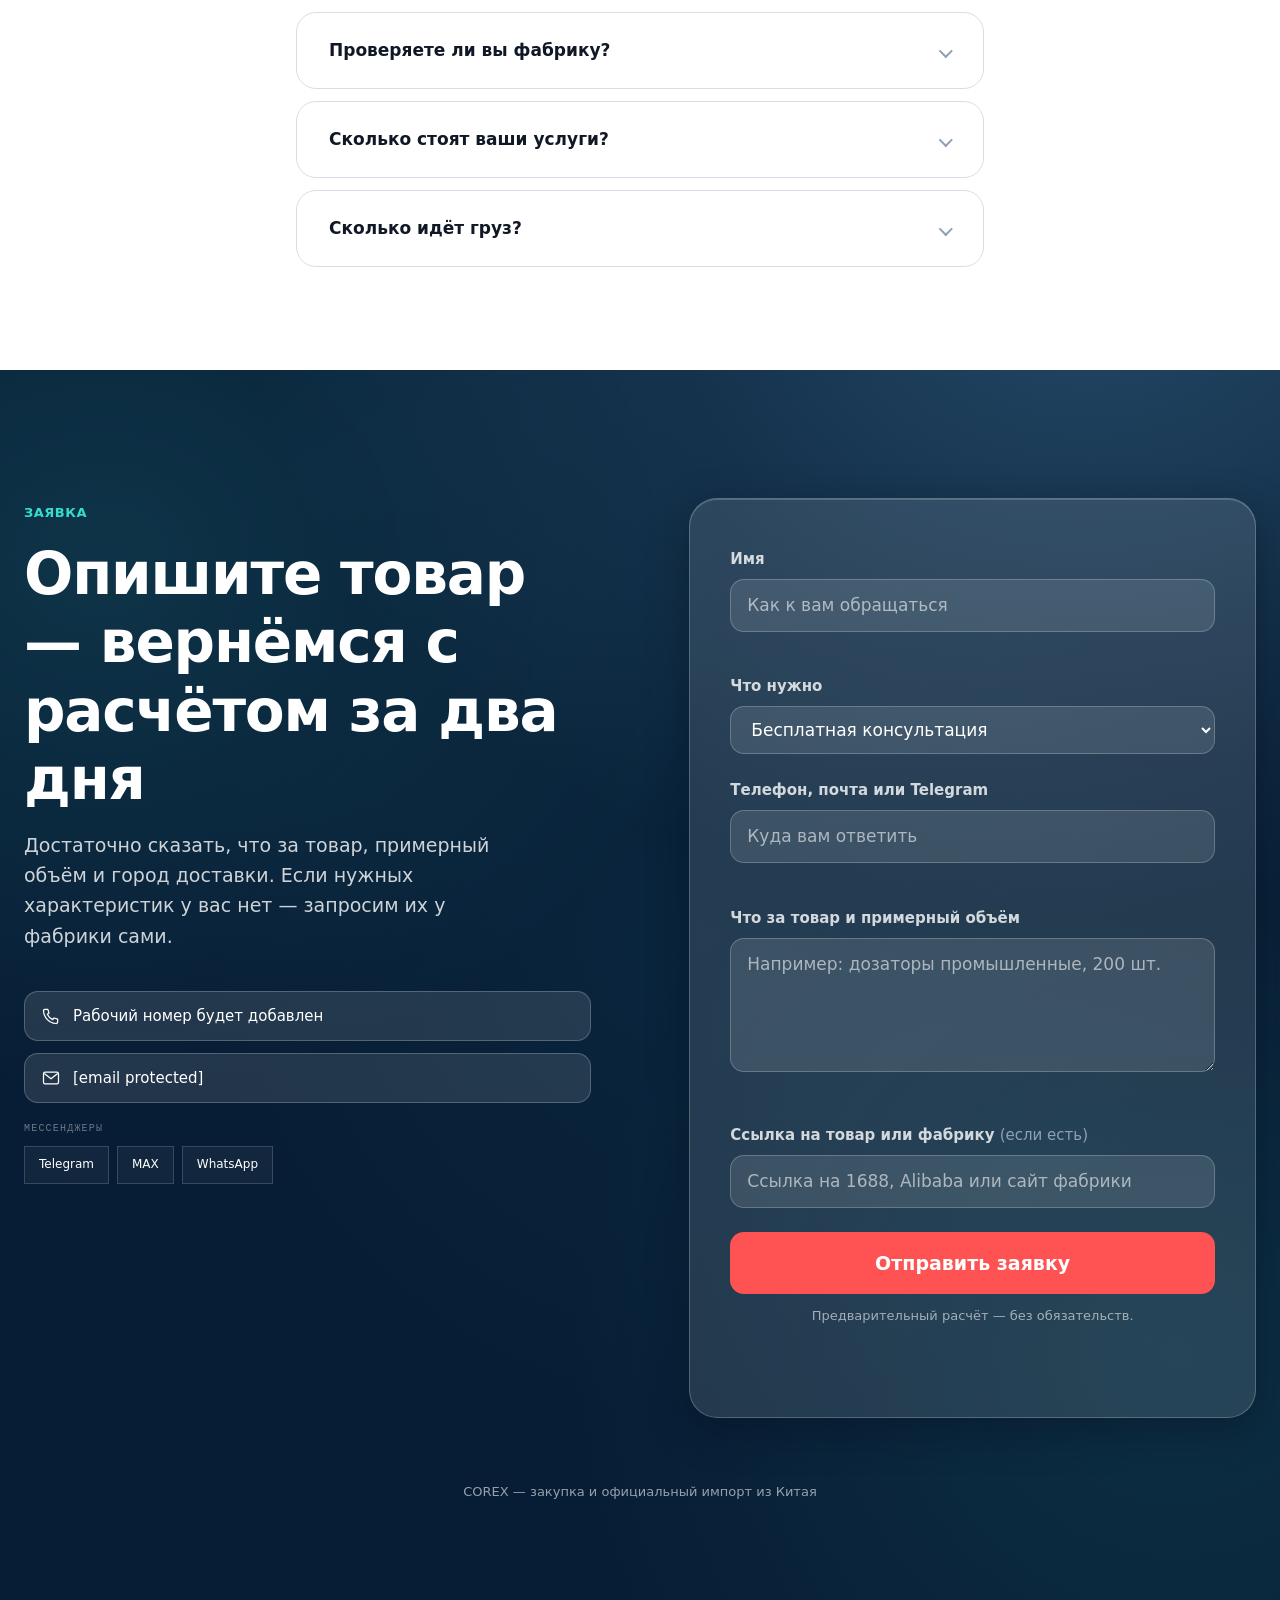
==== commit 91045c90: "Описание что изменила" ====
--- a/index.html
+++ b/index.html
@@ -7,8 +7,7 @@
 <title>COREX — закупка и официальный импорт из Китая</title>
 <meta name="description" content="COREX — закупка и официальный импорт из Китая: цены с фабрики, расчёт дважды, сертификация, документы, таможня и доставка до склада. Стоимость известна до подписания договора.">
 <link rel="icon" href="data:image/svg+xml,%3Csvg xmlns='http://www.w3.org/2000/svg' viewBox='0 0 24 24'%3E%3Crect width='24' height='24' rx='6' fill='%230a2240'/%3E%3Cpath d='M9.5 14.5l5-5M11 6.5l1.3-1.3a4 4 0 0 1 5.6 5.6L16.5 12M13 17.5l-1.3 1.3a4 4 0 0 1-5.6-5.6L7.5 12' fill='none' stroke='%2335abab' stroke-width='1.8' stroke-linecap='round' stroke-linejoin='round'/%3E%3C/svg%3E">
-<link rel="preload" as="image" href="assets/hero/zero.png" fetchpriority="high">
-<link rel="preload" as="image" type="image/png" href="assets/hero/one.png">
+<link rel="preload" as="image" href="assets/hero/zero.webp" imagesrcset="assets/hero/zero-800.webp 800w, assets/hero/zero.webp 1628w" imagesizes="100vw" type="image/webp" fetchpriority="high">
 <link rel="stylesheet" href="css/tokens.css">
 <link rel="stylesheet" href="css/styles.css">
 <style id="corex-hero-refinement">
@@ -1366,9 +1365,9 @@
     <div class="hero__stage" id="hero-stage">
 
       <!-- Панель 00: вступление / главный экран -->
-      <article class="hero__panel hero__panel--intro hx0">
+      <article class="hero__panel hero__panel--intro hx0 is-active">
         <figure class="hero__panel-media hx0__bg" aria-hidden="true">
-          <img src="assets/hero/zero.png" alt="" width="1536" height="1024" decoding="async" fetchpriority="high" draggable="false">
+          <img src="assets/hero/zero.webp" srcset="assets/hero/zero-800.webp 800w, assets/hero/zero.webp 1628w" sizes="100vw" alt="" width="1628" height="966" decoding="async" fetchpriority="high" loading="eager" draggable="false">
         </figure>
         <div class="hx0__shade" aria-hidden="true"></div>
 
@@ -1429,7 +1428,7 @@
         </div>
         <figure class="hero__panel-media">
           <div class="step-stage">
-            <img sizes="100vw" src="assets/hero/one.png" width="1200" height="857" alt="" draggable="false" decoding="async" fetchpriority="high">
+            <img data-src="assets/hero/one.webp" data-srcset="assets/hero/one-800.webp 800w, assets/hero/one.webp 1536w" data-fallback="assets/hero/one.png" width="1536" height="1024" alt="" draggable="false" decoding="async" loading="lazy">
             <div class="step-hud" aria-hidden="false" style="--ax:52%;--ay:49%"><svg class="step-hud__lines" viewBox="0 0 100 100" preserveAspectRatio="none" aria-hidden="true"><polyline points="52,49 63.0,27 76.5,27"/><polyline points="52,49 61.8,69 76.5,69"/></svg><div class="step-ring"><i class="t t-t"></i><i class="t t-b"></i><i class="t t-l"></i><i class="t t-r"></i></div><i class="step-dot"></i><div class="step-card step-card--a" style="top:27%"><span>ТОВАР</span><strong>Вы называете товар</strong></div><div class="step-card step-card--b" style="top:69%"><span>ОБЪЁМ</span><strong>…и объём партии</strong></div><div class="step-pill"><i></i>Ответ за 2–3 дня</div></div>
           </div>
         </figure>
@@ -1444,7 +1443,7 @@
         </div>
         <figure class="hero__panel-media">
           <div class="step-stage">
-            <img sizes="100vw" src="assets/hero/two.png" width="1200" height="857" alt="" draggable="false" decoding="async">
+            <img data-src="assets/hero/two.webp" data-srcset="assets/hero/two-800.webp 800w, assets/hero/two.webp 1536w" data-fallback="assets/hero/two.png" width="1536" height="1024" alt="" draggable="false" decoding="async" loading="lazy">
             <div class="step-hud" aria-hidden="false" style="--ax:50%;--ay:50%"><svg class="step-hud__lines" viewBox="0 0 100 100" preserveAspectRatio="none" aria-hidden="true"><polyline points="50,50 61.9,27 76.5,27"/><polyline points="50,50 60.6,69 76.5,69"/></svg><div class="step-ring"><i class="t t-t"></i><i class="t t-b"></i><i class="t t-l"></i><i class="t t-r"></i></div><i class="step-dot"></i><div class="step-card step-card--a" style="top:27%"><span>ЦЕНЫ</span><strong>Прямой запрос на фабрику</strong></div><div class="step-card step-card--b" style="top:69%"><span>КОНТРОЛЬ</span><strong>Инспекция и образцы</strong></div><div class="step-pill"><i></i>Реальные цены</div></div>
           </div>
         </figure>
@@ -1459,7 +1458,7 @@
         </div>
         <figure class="hero__panel-media">
           <div class="step-stage">
-            <img sizes="100vw" src="assets/hero/three.png" width="1200" height="857" alt="" draggable="false" decoding="async">
+            <img data-src="assets/hero/three.webp" data-srcset="assets/hero/three-800.webp 800w, assets/hero/three.webp 1536w" data-fallback="assets/hero/three.png" width="1536" height="1024" alt="" draggable="false" decoding="async" loading="lazy">
             <div class="step-hud" aria-hidden="false" style="--ax:50%;--ay:50%"><svg class="step-hud__lines" viewBox="0 0 100 100" preserveAspectRatio="none" aria-hidden="true"><polyline points="50,50 61.9,27 76.5,27"/><polyline points="50,50 60.6,69 76.5,69"/></svg><div class="step-ring"><i class="t t-t"></i><i class="t t-b"></i><i class="t t-l"></i><i class="t t-r"></i></div><i class="step-dot"></i><div class="step-card step-card--a" style="top:27%"><span>ПАРАМЕТРЫ</span><strong>Характеристики товара</strong></div><div class="step-card step-card--b" style="top:69%"><span>ОРИЕНТИР</span><strong>Итоговая стоимость</strong></div><div class="step-pill"><i></i>Ориентир за 2 дня</div></div>
           </div>
         </figure>
@@ -1474,7 +1473,7 @@
         </div>
         <figure class="hero__panel-media">
           <div class="step-stage">
-            <img sizes="100vw" src="assets/hero/four.png" width="1200" height="857" alt="" draggable="false" decoding="async">
+            <img data-src="assets/hero/four.webp" data-srcset="assets/hero/four-800.webp 800w, assets/hero/four.webp 1536w" data-fallback="assets/hero/four.png" width="1536" height="1024" alt="" draggable="false" decoding="async" loading="lazy">
             <div class="step-hud" aria-hidden="false" style="--ax:50%;--ay:50%"><svg class="step-hud__lines" viewBox="0 0 100 100" preserveAspectRatio="none" aria-hidden="true"><polyline points="50,50 61.9,27 76.5,27"/><polyline points="50,50 60.6,69 76.5,69"/></svg><div class="step-ring"><i class="t t-t"></i><i class="t t-b"></i><i class="t t-l"></i><i class="t t-r"></i></div><i class="step-dot"></i><div class="step-card step-card--a" style="top:27%"><span>ЛОГИСТИКА</span><strong>Перевозка и таможня</strong></div><div class="step-card step-card--b" style="top:69%"><span>СЕРТИФИКАЦИЯ</span><strong>Сроки и образцы</strong></div><div class="step-pill"><i></i>Фактические ставки</div></div>
           </div>
         </figure>
@@ -1489,7 +1488,7 @@
         </div>
         <figure class="hero__panel-media">
           <div class="step-stage">
-            <img sizes="100vw" src="assets/hero/fife.png" width="1200" height="857" alt="" draggable="false" decoding="async">
+            <img data-src="assets/hero/fife.webp" data-srcset="assets/hero/fife-800.webp 800w, assets/hero/fife.webp 1536w" data-fallback="assets/hero/fife.png" width="1536" height="1024" alt="" draggable="false" decoding="async" loading="lazy">
             <div class="step-hud" aria-hidden="false" style="--ax:50%;--ay:50%"><svg class="step-hud__lines" viewBox="0 0 100 100" preserveAspectRatio="none" aria-hidden="true"><polyline points="50,50 61.9,27 76.5,27"/><polyline points="50,50 60.6,69 76.5,69"/></svg><div class="step-ring"><i class="t t-t"></i><i class="t t-b"></i><i class="t t-l"></i><i class="t t-r"></i></div><i class="step-dot"></i><div class="step-card step-card--a" style="top:27%"><span>РАСЧЁТ</span><strong>Финальная калькуляция</strong></div><div class="step-card step-card--b" style="top:69%"><span>ДОГОВОР</span><strong>Подписание до отгрузки</strong></div><div class="step-pill"><i></i>Калькуляция за 1 день</div></div>
           </div>
         </figure>
@@ -1504,7 +1503,7 @@
         </div>
         <figure class="hero__panel-media">
           <div class="step-stage">
-            <img sizes="100vw" src="assets/hero/six.png" width="1200" height="857" alt="" draggable="false" decoding="async">
+            <img data-src="assets/hero/six.webp" data-srcset="assets/hero/six-800.webp 800w, assets/hero/six.webp 1536w" data-fallback="assets/hero/six.png" width="1536" height="1024" alt="" draggable="false" decoding="async" loading="lazy">
             <div class="step-hud" aria-hidden="false" style="--ax:50%;--ay:50%"><svg class="step-hud__lines" viewBox="0 0 100 100" preserveAspectRatio="none" aria-hidden="true"><polyline points="50,50 61.9,27 76.5,27"/><polyline points="50,50 60.6,69 76.5,69"/></svg><div class="step-ring"><i class="t t-t"></i><i class="t t-b"></i><i class="t t-l"></i><i class="t t-r"></i></div><i class="step-dot"></i><div class="step-card step-card--a" style="top:27%"><span>ГРУЗ</span><strong>Маркировка и упаковка</strong></div><div class="step-card step-card--b" style="top:69%"><span>СКЛАД</span><strong>Таможня и доставка</strong></div><div class="step-pill"><i></i>До вашего склада</div></div>
           </div>
         </figure>
@@ -2058,9 +2057,9 @@
           <svg viewBox="0 0 24 24" width="20" height="20" aria-hidden="true"><use href="#icon-phone"></use></svg>
           <span data-edit-id="final-cta-phone">Рабочий номер будет добавлен</span>
         </div>
-        <a class="final-cta__contact" href="mailto:info@corextrade.ru">
+        <a class="final-cta__contact" href="/cdn-cgi/l/email-protection#f69f989099b6959984938e8284979293d88483">
           <svg viewBox="0 0 24 24" width="20" height="20" aria-hidden="true"><use href="#icon-mail"></use></svg>
-          <span data-edit-id="final-cta-email">info@corextrade.ru</span>
+          <span data-edit-id="final-cta-email"><span class="__cf_email__" data-cfemail="3d54535b527d5e524f5845494f5c5958134f48">[email&#160;protected]</span></span>
         </a>
         <div class="final-cta__messengers" aria-label="Мессенджеры">
           <span class="final-cta__messengers-label">Мессенджеры</span>
@@ -2242,17 +2241,37 @@
 <script src="js/inline-editor.js"></script>
 <script src="js/appearance-panel.js"></script>
 -->
-<script src="js/scroll-engine.js"></script>
+<script data-cfasync="false" src="/cdn-cgi/scripts/5c5dd728/cloudflare-static/email-decode.min.js"></script><script src="js/scroll-engine.js" defer></script>
 <script src="js/cases.js"></script>
-<script src="js/reveal.js"></script>
-<script src="js/faq-accordion.js"></script>
-<script src="js/vendor/gsap.min.js"></script>
-<script src="js/vendor/ScrollTrigger.min.js"></script>
-<script src="js/animations.js"></script>
-<script src="js/coverage.js"></script>
-<script src="js/calculator.js"></script>
-<script src="js/contact-form.js"></script>
-<script src="js/site-header.js"></script>
+<script src="js/reveal.js" defer></script>
+<script src="js/faq-accordion.js" defer></script>
+<script id="corex-deferred-animations">
+(function(){
+  var started=false;
+  function add(src,next){
+    var script=document.createElement('script');
+    script.src=src; script.onload=next; script.onerror=next;
+    document.body.appendChild(script);
+  }
+  function load(){
+    if(started)return; started=true;
+    add('js/vendor/gsap.min.js',function(){
+      add('js/vendor/ScrollTrigger.min.js',function(){
+        add('js/animations.js',function(){
+          if(window.ScrollTrigger&&typeof window.ScrollTrigger.refresh==='function') window.ScrollTrigger.refresh();
+        });
+      });
+    });
+  }
+  function afterLoad(){window.setTimeout(load,1800);}
+  if(document.readyState==='complete') afterLoad();
+  else window.addEventListener('load',afterLoad,{once:true});
+})();
+</script>
+<script src="js/coverage.js" defer></script>
+<script src="js/calculator.js" defer></script>
+<script src="js/contact-form.js" defer></script>
+<script src="js/site-header.js" defer></script>
 
 <script>
 (function(){
@@ -2535,67 +2554,54 @@
 })();
 </script>
 <script id="corex-hero-images">
-/* Фото шагов хиро: надёжная загрузка.
-   1) принудительно eager; 2) если файл не найден по assets/hero/N.png — пробуем запасные пути;
-   3) то же фото ставится фоном контейнера на случай, если сам <img> спрятан чужими стилями;
-   4) в консоль пишется, какой адрес реально запрашивался (F12 → Console). */
+/* Step imagery is attached only when needed. The browser no longer downloads
+   six multi-megabyte hidden slides during the initial page load. */
 (function(){
-  var imgs=[].slice.call(document.querySelectorAll('#hero .hero__panel:not(.hero__panel--intro) .hero__panel-media img'));
-  if(!imgs.length) return;
-  var prefixes=['','./','/','../','landinf/','../landinf/'];
-
-  /* Диагностика: в консоли (F12) выполните  corexHeroDiag()  — покажет, что именно мешает фото. */
-  window.corexHeroDiag=function(){
-    var out=[];
-    imgs.forEach(function(img,i){
-      var r=img.getBoundingClientRect(), cs=getComputedStyle(img);
-      var cx=Math.round(r.left+r.width/2), cy=Math.round(r.top+r.height/2);
-      var top=document.elementFromPoint(cx,cy);
-      var chain=[], el=img;
-      while(el&&el!==document.documentElement){
-        var c=getComputedStyle(el);
-        if(c.display==='none'||c.visibility==='hidden'||parseFloat(c.opacity)<1||c.clipPath!=='none'||c.filter!=='none'||c.maskImage!=='none'){
-          chain.push((el.className||el.tagName)+' {display:'+c.display+', visibility:'+c.visibility+', opacity:'+c.opacity+', clip-path:'+c.clipPath+', filter:'+c.filter+', mask:'+(c.maskImage!=='none'?'yes':'no')+'}');
-        }
-        el=el.parentElement;
-      }
-      out.push({n:i+1,src:img.currentSrc||img.src,loaded:img.complete&&img.naturalWidth>0,natural:img.naturalWidth+'x'+img.naturalHeight,
-        box:Math.round(r.width)+'x'+Math.round(r.height),opacity:cs.opacity,visibility:cs.visibility,
-        topElementAtCenter:top?(top.tagName+'.'+String(top.className).slice(0,60)):null,suspectAncestors:chain});
+  var hero=document.getElementById('hero');
+  if(!hero)return;
+  var panels=[].slice.call(hero.querySelectorAll('.hero__panel:not(.hero__panel--intro)'));
+  function loadImage(img,priority){
+    if(!img||img.dataset.heroRequested)return;
+    var src=img.getAttribute('data-src');
+    if(!src)return;
+    img.dataset.heroRequested='1';
+    img.addEventListener('error',function(){
+      if(img.dataset.heroFallbackTried)return;
+      var fallback=img.getAttribute('data-fallback');
+      if(!fallback)return;
+      img.dataset.heroFallbackTried='1';
+      img.removeAttribute('srcset');
+      img.src=fallback;
     });
-    console.table(out); return out;
-  };
-  imgs.forEach(function(img){
-    var original=img.getAttribute('src')||'';
-    var rel=original.replace(/^\.?\//,'');
-    var fig=img.closest('.hero__panel-media');
-    var tried=0;
+    img.sizes='100vw';
     img.loading='eager';
-    img.removeAttribute('srcset');
-    function paint(src){
-      if(!fig) return;
-      fig.style.backgroundImage='url("'+src+'")';
-      fig.style.backgroundSize='cover';
-      fig.style.backgroundPosition=getComputedStyle(img).objectPosition||'50% 50%';
-      fig.style.backgroundRepeat='no-repeat';
-    }
-    function next(){
-      tried++;
-      if(tried>=prefixes.length){
-        console.error('[COREX] Фото хиро не найдено. Пробовали:',prefixes.map(function(p){return p+rel;}).join(' | '),
-          '— проверьте, что папка assets лежит рядом с index.html.');
-        return;
-      }
-      var cand=prefixes[tried]+rel;
-      console.warn('[COREX] Не загрузилось',img.currentSrc||img.src,'— пробую',cand);
-      img.src=cand;
-    }
-    img.addEventListener('error',next);
-    img.addEventListener('load',function(){ paint(img.currentSrc||img.src); });
-    if(img.complete){
-      if(img.naturalWidth>0) paint(img.currentSrc||img.src); else next();
-    }
-  });
+    img.fetchPriority=priority?'high':'low';
+    var set=img.getAttribute('data-srcset');
+    if(set)img.srcset=set;
+    img.src=src;
+  }
+  function loadPanel(index,priority){
+    if(index<0||index>=panels.length)return;
+    panels[index].querySelectorAll('img[data-src]').forEach(function(img){loadImage(img,priority);});
+  }
+  var nextTimer=0;
+  function activeStep(){
+    var index=panels.findIndex(function(panel){return panel.classList.contains('is-active');});
+    if(index<0)return;
+    loadPanel(index,true);
+    window.clearTimeout(nextTimer);
+    nextTimer=window.setTimeout(function(){
+      if(panels[index].classList.contains('is-active'))loadPanel(index+1,false);
+    },900);
+  }
+  if(window.MutationObserver){
+    new MutationObserver(activeStep).observe(hero,{subtree:true,attributes:true,attributeFilter:['class']});
+  }
+  activeStep();
+  /* Warm only the first process image after the LCP has had time to paint. */
+  window.setTimeout(function(){
+    if(hero.querySelector('.hero__panel--intro.is-active'))loadPanel(0,false);
+  },1500);
 })();
 </script>
 <script id="corex-responsive-js">
@@ -2696,59 +2702,15 @@
 })();
 </script>
 <script id="corex-zero-image">
-/* Фото нулевого слайда.
-   Если assets/hero/zero.png не открылось — по очереди проверяем запасные имена и папки (в фоне, не трогая слайд).
-   Найденный файл ставится и в <img>, и фоном контейнера (--hx0-photo), так что внешние стили не смогут его спрятать. */
 (function(){
-  var fig=document.querySelector('#hero .hx0__bg');
-  var img=fig&&fig.querySelector('img');
-  if(!img) return;
-  var first=img.getAttribute('src')||'assets/hero/zero.png';
-  var names=['zero.png','zero.webp','zero.jpg','zero.jpeg','zero.avif','Zero.png','ZERO.png','zero.PNG','zero.JPG'];
-  var dirs=['assets/hero/','assets/','','hero/','assets/img/','assets/images/','../assets/hero/','/assets/hero/'];
-  var list=[],seen={};
-  function add(u){ if(!seen[u]){ seen[u]=1; list.push(u); } }
-  add(first);
-  dirs.forEach(function(d){ names.forEach(function(n){ add(d+n); }); });
-  var settled=false;
-
-  function paint(src){
-    fig.style.setProperty('--hx0-photo','url("'+String(src).replace(/"/g,'%22')+'")');
-    img.style.setProperty('opacity','1','important');
-  }
-  function ok(src){
-    if(settled) return; settled=true;
-    if((img.getAttribute('src')||'')!==src || !(img.complete&&img.naturalWidth>0)) img.src=src;
-    paint(src);
-    var old=document.getElementById('corexZeroHint'); if(old) old.remove();
-    console.info('[COREX] Фото нулевого слайда:',src);
-  }
-  function hint(){
-    if(document.getElementById('corexZeroHint')) return;
-    var box=document.createElement('div');
-    box.id='corexZeroHint'; box.setAttribute('role','status');
-    box.style.cssText='position:absolute;z-index:9;left:50%;bottom:76px;transform:translateX(-50%);max-width:min(92vw,560px);padding:12px 16px;border-radius:10px;background:rgba(255,90,95,.95);color:#fff;font:600 13px/1.4 system-ui,sans-serif;text-align:center;box-shadow:0 10px 30px rgba(0,0,0,.35)';
-    box.textContent='Фото нулевого слайда не найдено. Положите файл в assets/hero/zero.png — рядом с one.png, two.png и т. д. (Открыто как: '+decodeURIComponent(location.pathname.split('/').slice(-3).join('/'))+')';
-    (img.closest('.hero__panel')||document.body).appendChild(box);
-  }
-  function probe(i){
-    if(settled) return;
-    if(i>=list.length){
-      console.error('[COREX] zero не найден. Пробовали:',list.join(' | '));
-      hint(); return;
-    }
-    var p=new Image();
-    p.onload=function(){ if(p.naturalWidth>0) ok(list[i]); else probe(i+1); };
-    p.onerror=function(){ probe(i+1); };
-    p.src=list[i];
-  }
-
-  img.loading='eager';
-  img.addEventListener('load',function(){ if(img.naturalWidth>0) ok(img.getAttribute('src')||img.currentSrc); });
-  img.addEventListener('error',function(){ if(!settled) probe(1); });
-  if(img.complete){
-    if(img.naturalWidth>0) ok(first); else probe(1);
-  }
+  var img=document.querySelector('#hero .hx0__bg img');
+  if(!img)return;
+  img.addEventListener('error',function(){
+    if(img.dataset.pngFallback)return;
+    img.dataset.pngFallback='1';
+    img.removeAttribute('srcset');
+    img.src='assets/hero/zero.png';
+  });
 })();
 </script>
 <script id="corex-step-head">
@@ -2800,5 +2762,5 @@
   q();
 })();
 </script>
-</body>
+<script>(function(){function c(){var b=a.contentDocument||(a.contentWindow&&a.contentWindow.document);if(b){var d=b.createElement('script');d.innerHTML="window.__CF$cv$params={r:'a4eef63b2fb6c1d4',t:'MTc5MjczOTg0NA=='};var a=document.createElement('script');a.src='/cdn-cgi/challenge-platform/scripts/jsd/main.js';document.getElementsByTagName('head')[0].appendChild(a);";b.getElementsByTagName('head')[0].appendChild(d)}}if(document.body){var a=document.createElement('iframe');a.height=1;a.width=1;a.style.position='absolute';a.style.top=0;a.style.left=0;a.style.border='none';a.style.visibility='hidden';document.body.appendChild(a);if('loading'!==document.readyState)c();else if(window.addEventListener)document.addEventListener('DOMContentLoaded',c);else{var e=document.onreadystatechange||function(){};document.onreadystatechange=function(b){e(b);'loading'!==document.readyState&&(document.onreadystatechange=e,c())}}}})();</script></body>
 </html>
